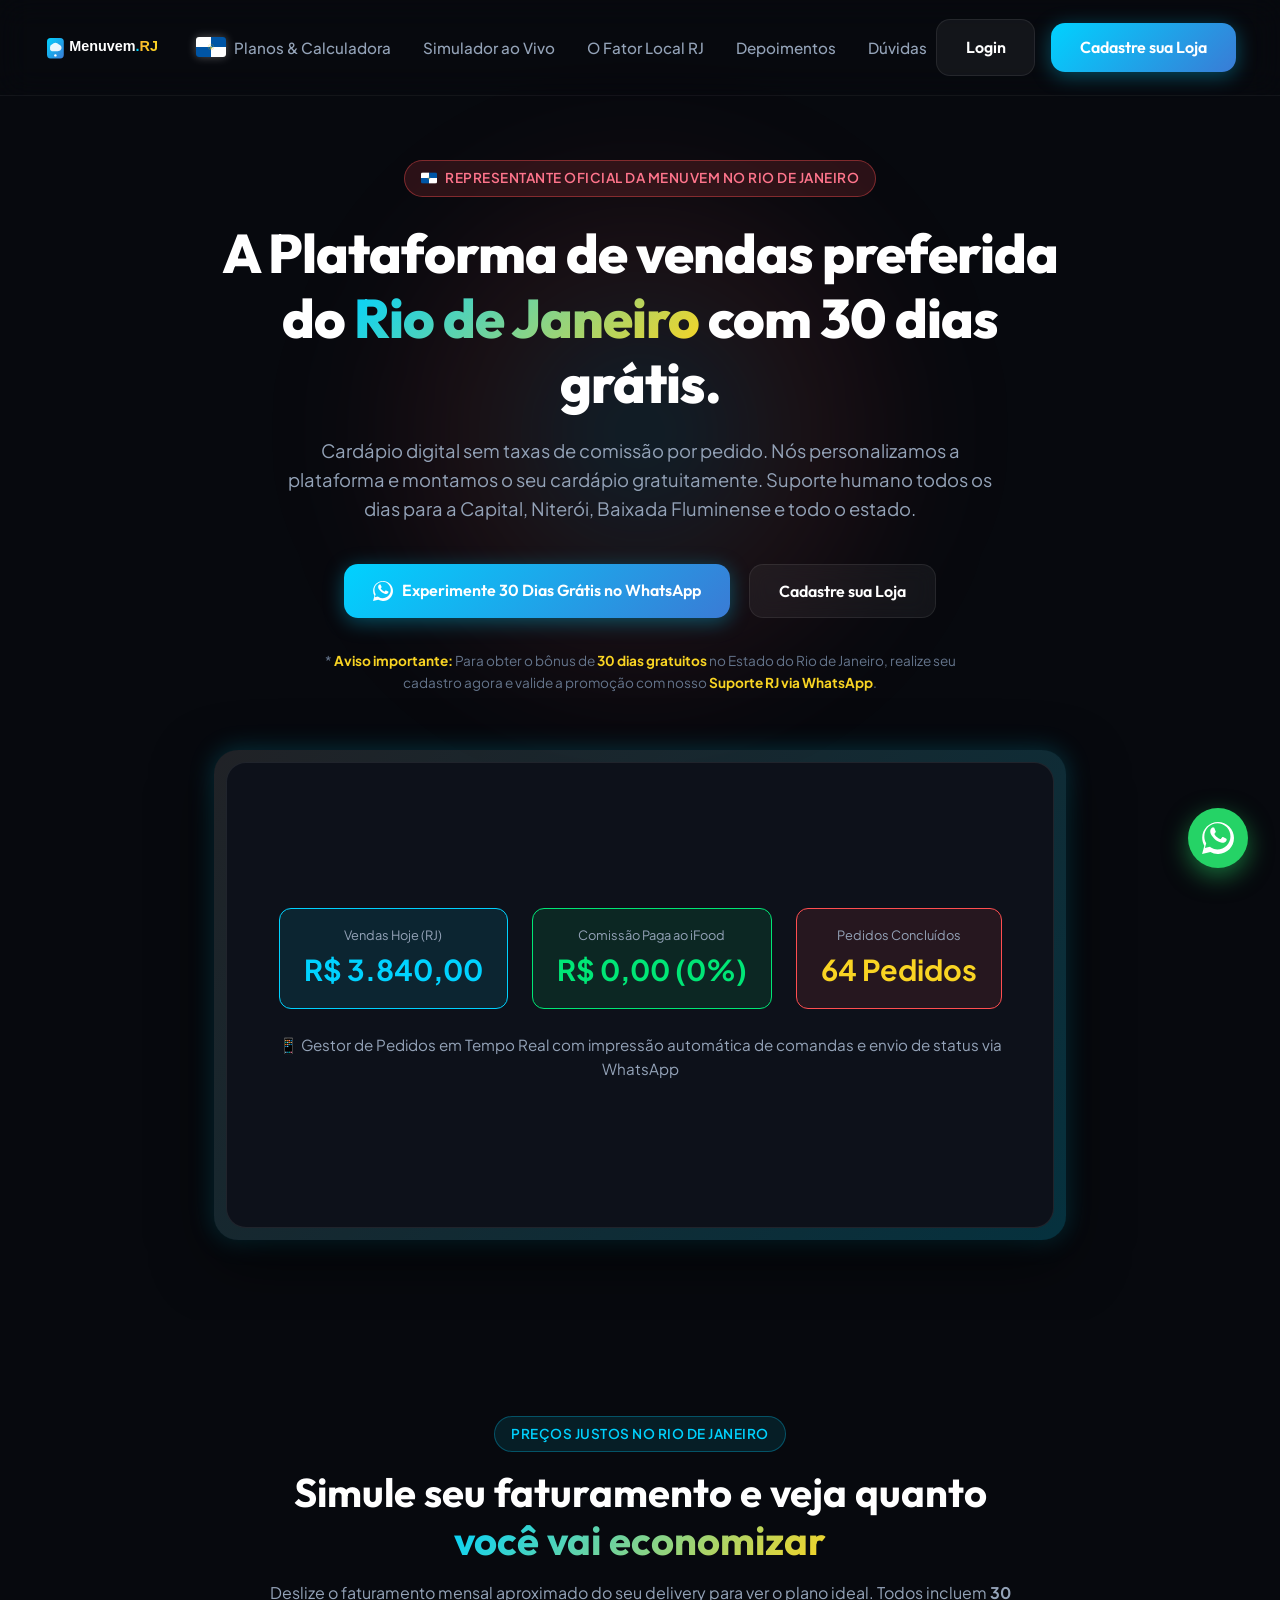
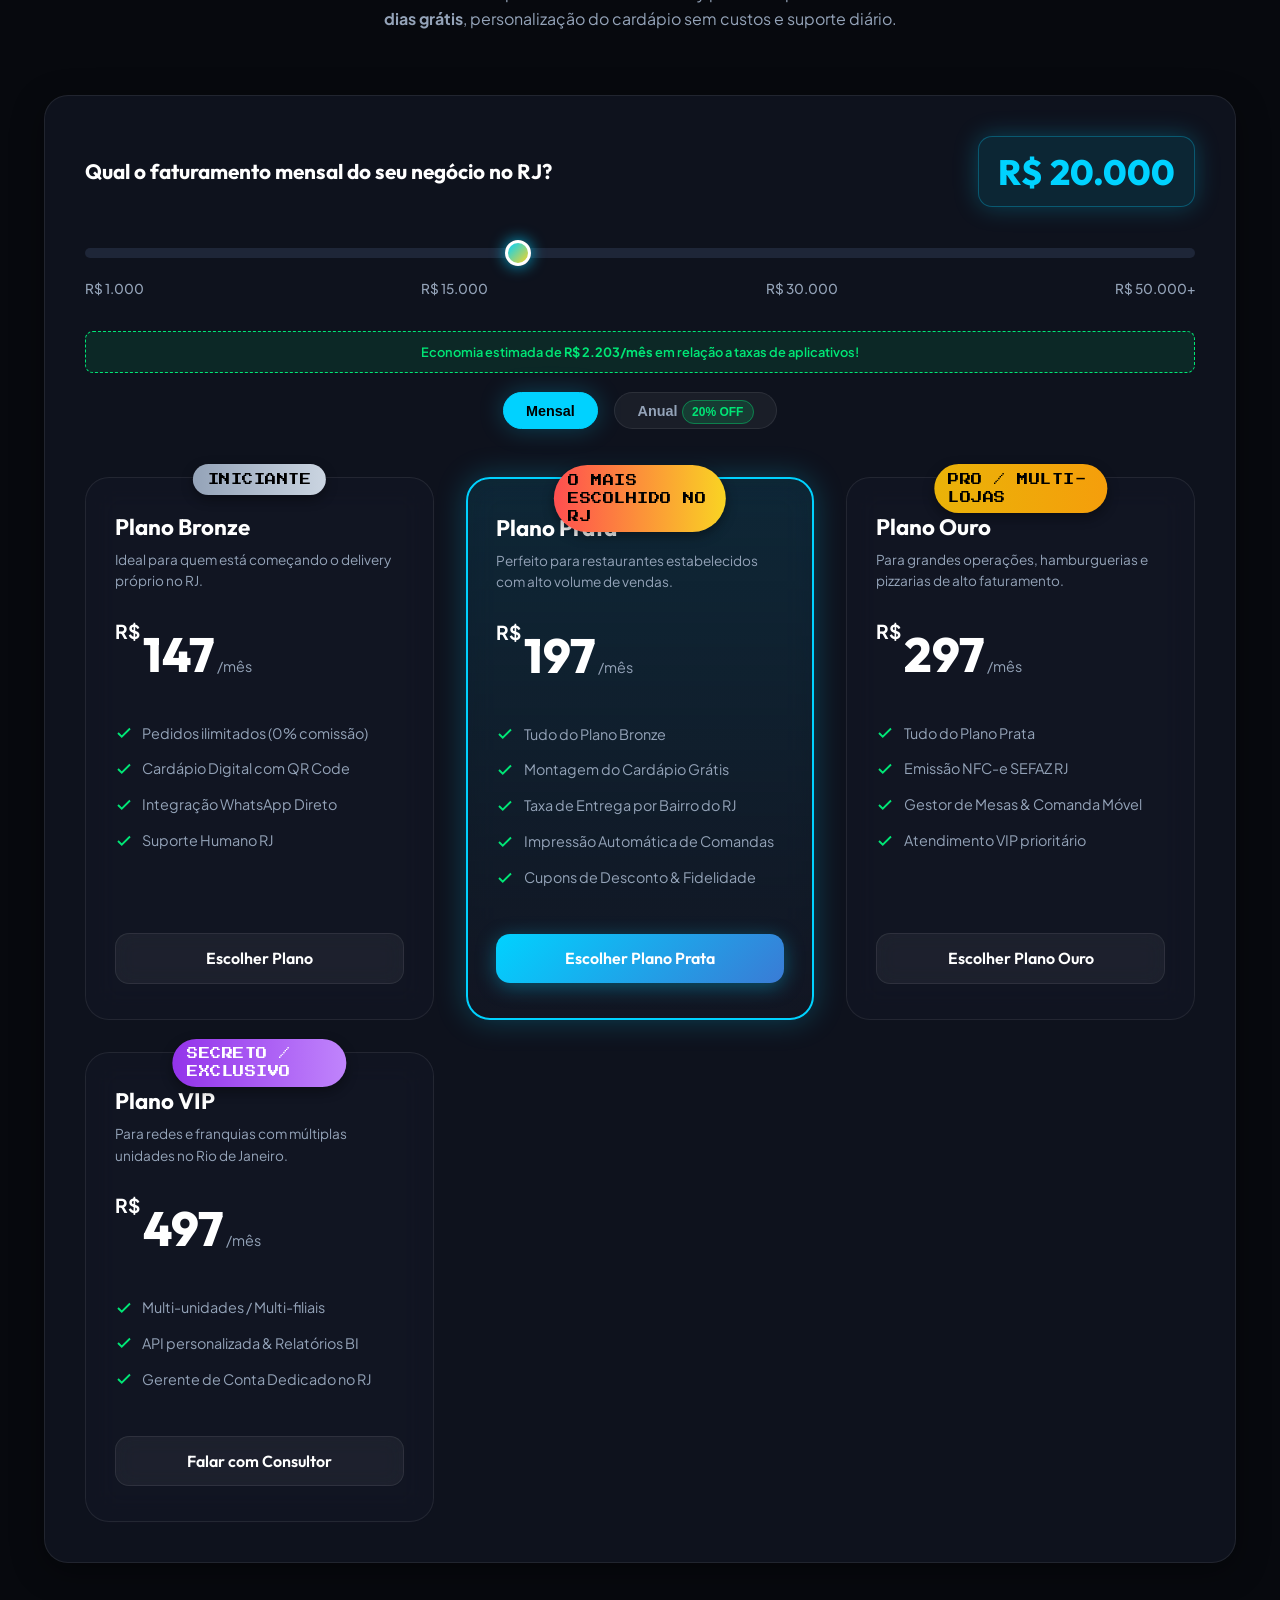
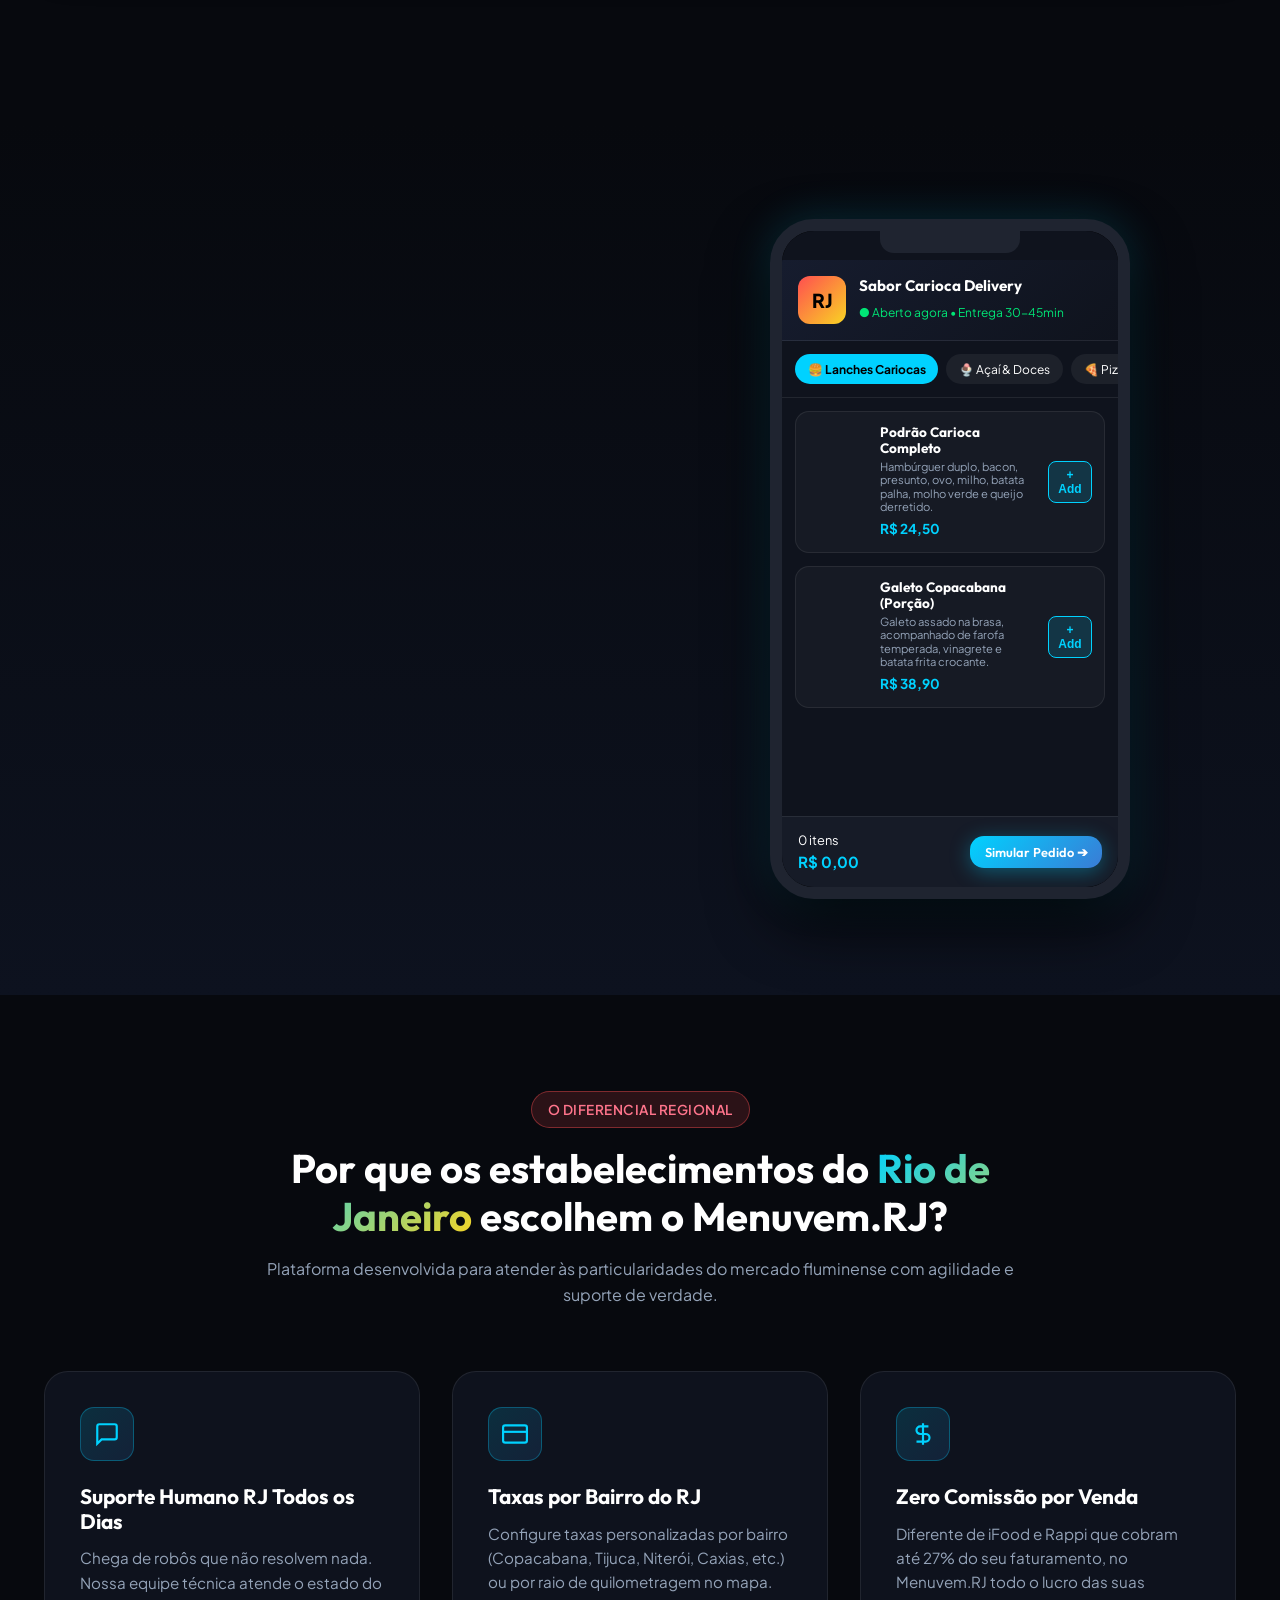
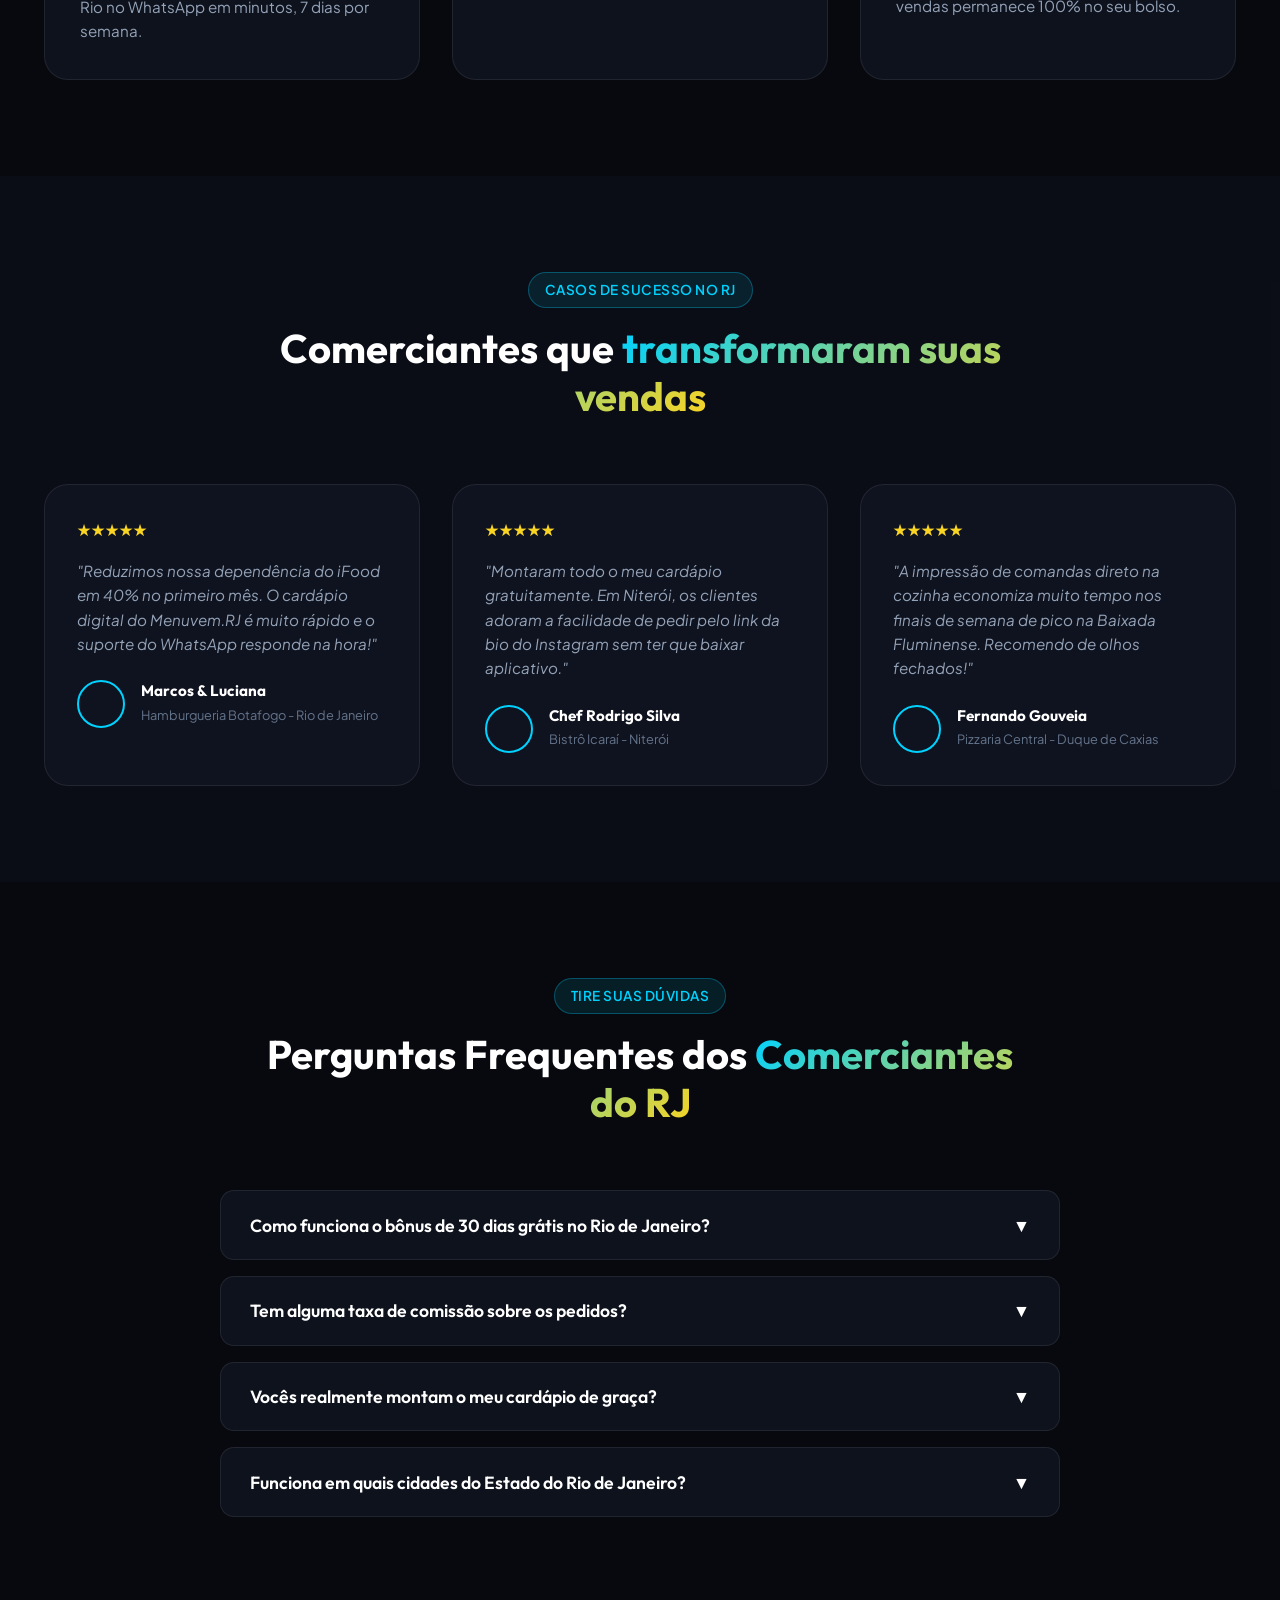
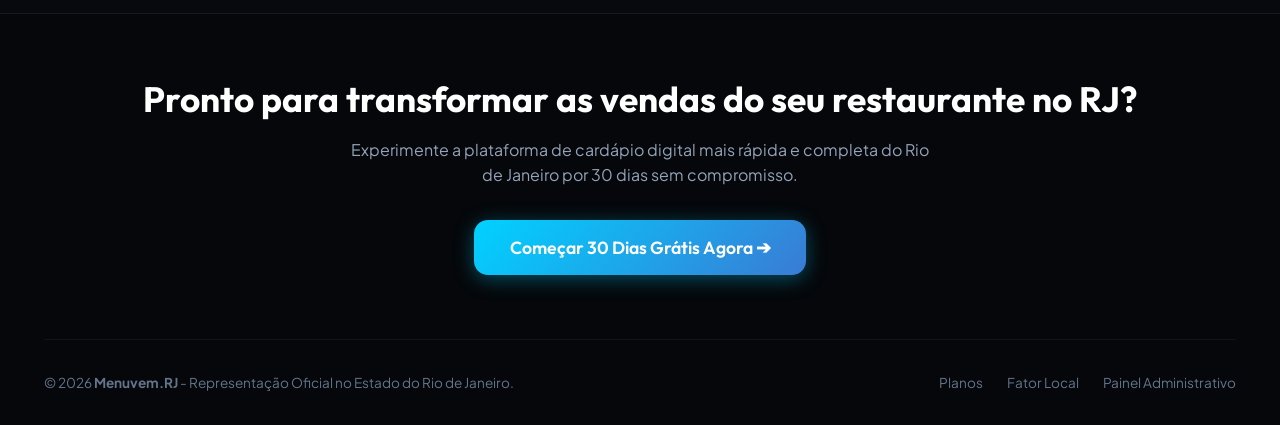
==== index.html @ 34517739 "Add files via upload" ====
<!DOCTYPE html>
<html lang="pt-BR">

<head>
  <meta charset="UTF-8">
  <meta name="viewport" content="width=device-width, initial-scale=1.0">
  <meta name="description"
    content="Menuvem.RJ - O sistema de gestão de pedidos e cardápio digital oficial do Estado do Rio de Janeiro. Sem comissão por pedido, suporte humano 7 dias por semana para Rio de Janeiro capital, Niterói, Baixada Fluminense, Região dos Lagos e todo o estado.">
  <meta name="keywords"
    content="cardápio digital rj, gestor de pedidos rio de janeiro, automação restaurantes rj, sefaz rj nfc-e, cardapio whatsapp niteroi, delivery baixada fluminense, menuvem rj">

  <!-- Open Graph / Facebook / WhatsApp -->
  <meta property="og:type" content="website">
  <meta property="og:url" content="https://menuvemrj.com.br/">
  <meta property="og:title" content="Menuvem.RJ | Cardápio Digital & Plataforma de Vendas sem Comissão no RJ">
  <meta property="og:description"
    content="Aumente o faturamento do seu restaurante no Rio de Janeiro com cardápio próprio sem comissão, montagem gratuita do cardápio, 30 dias grátis e suporte local dedicado.">
  <meta property="og:image" content="./assets/logo.svg">

  <link rel="icon" type="image/svg+xml" href="./assets/rj-flag.svg">
  <title>Menuvem.RJ | Cardápio Digital & Gestão de Pedidos no Rio de Janeiro</title>

  <!-- Stylesheets -->
  <link rel="stylesheet" href="./css/main.css">
  <link rel="stylesheet" href="./css/components.css">
</head>

<body>

  <!-- Header / Navigation -->
  <header class="header">
    <div class="container">
      <a href="#" class="logo" id="header-logo">
        <img src="./assets/logo.svg" alt="Logo Menuvem.RJ" height="36">
        <img src="./assets/rj-flag.svg" alt="Bandeira RJ" class="logo-flag">
      </a>

      <nav>
        <ul class="nav-links">
          <li><a href="#planos">Planos & Calculadora</a></li>
          <li><a href="#demo">Simulador ao Vivo</a></li>
          <li><a href="#fator-local">O Fator Local RJ</a></li>
          <li><a href="#depoimentos">Depoimentos</a></li>
          <li><a href="#faq">Dúvidas</a></li>
        </ul>
      </nav>

      <div class="nav-cta">
        <a href="https://painel.menuvem.com.br" target="_blank" class="btn btn-secondary">
          Login
        </a>
        <button class="btn btn-primary btn-signup-open" id="nav-btn-cadastrar">
          Cadastre sua Loja
        </button>
      </div>

      <button class="menu-toggle" aria-label="Abrir Menu Mobile">
        <svg xmlns="http://www.w3.org/2000/svg" width="28" height="28" viewBox="0 0 24 24" fill="none"
          stroke="currentColor" stroke-width="2" stroke-linecap="round" stroke-linejoin="round">
          <line x1="3" y1="12" x2="21" y2="12"></line>
          <line x1="3" y1="6" x2="21" y2="6"></line>
          <line x1="3" y1="18" x2="21" y2="18"></line>
        </svg>
      </button>
    </div>
  </header>

  <!-- Mobile Drawer Menu -->
  <div class="mobile-menu-drawer">
    <div class="mobile-menu-links">
      <a href="#planos">Planos & Calculadora</a>
      <a href="#demo">Simulador ao Vivo</a>
      <a href="#fator-local">O Fator Local RJ</a>
      <a href="#depoimentos">Depoimentos</a>
      <a href="#faq">Dúvidas</a>
    </div>
    <div style="display: flex; flex-direction: column; gap: 1rem;">
      <a href="https://painel.menuvem.com.br" target="_blank" class="btn btn-secondary" style="width: 100%;">Login</a>
      <button class="btn btn-primary btn-signup-open" style="width: 100%;">Cadastre-se Grátis</button>
    </div>
  </div>

  <!-- Hero Section -->
  <section class="hero">
    <div class="hero-glow-bg"></div>
    <div class="container hero-content">
      <span class="badge badge-rj reveal">
        <img src="./assets/rj-flag.svg" alt="Bandeira RJ" width="16" height="12" style="border-radius: 2px;">
        Representante Oficial da Menuvem no Rio de Janeiro
      </span>

      <h1 class="hero-title reveal delay-100">
        A Plataforma de vendas preferida do <span>Rio de Janeiro</span> com 30 dias grátis.
      </h1>

      <p class="hero-description reveal delay-200">
        Cardápio digital sem taxas de comissão por pedido. Nós personalizamos a plataforma e montamos o seu cardápio gratuitamente. Suporte humano todos os dias para a Capital, Niterói, Baixada Fluminense e todo o estado.
      </p>

      <div class="hero-ctas reveal delay-300">
        <a href="https://wa.me/5521999998888?text=Ol%C3%A1!%20Vim%20pelo%20site%20da%20Menuvem.RJ%20e%20gostaria%20de%20ativar%20meus%2030%20dias%20gr%C3%A1tis!"
          target="_blank" class="btn btn-primary" id="hero-btn-primary">
          <svg xmlns="http://www.w3.org/2000/svg" width="20" height="20" viewBox="0 0 24 24" fill="currentColor">
            <path
              d="M.057 24l1.687-6.163c-1.041-1.804-1.588-3.849-1.587-5.946C.06 5.348 5.397.01 12.008.01c3.202.001 6.212 1.246 8.477 3.514 2.266 2.268 3.507 5.28 3.505 8.484-.004 6.657-5.34 11.997-11.953 11.997-2.005-.001-3.973-.504-5.727-1.465L0 24zm6.59-4.846c1.6.95 3.188 1.449 4.825 1.451 5.436 0 9.86-4.37 9.864-9.799.002-2.63-1.023-5.101-2.885-6.967C16.588 2.022 14.12 1 11.66 1c-5.456 0-9.9 4.398-9.905 9.829-.001 1.765.485 3.488 1.408 5.093l-.999 3.648 3.843-.984zm11.23-6.842c-.303-.151-1.793-.884-2.071-.985-.278-.101-.48-.151-.681.151-.202.303-.781.985-.957 1.186-.177.202-.353.227-.656.075-.303-.151-1.28-.472-2.438-1.503-.9-.8-1.507-1.787-1.684-2.09-.177-.302-.018-.465.133-.614.136-.134.303-.353.454-.528.152-.177.202-.303.303-.505.101-.202.051-.378-.025-.528-.076-.151-.681-1.641-.933-2.246-.247-.591-.497-.512-.681-.512-.177-.008-.379-.008-.581-.008-.202 0-.531.075-.809.378-.278.302-1.061 1.037-1.061 2.531 0 1.493 1.087 2.936 1.238 3.138.152.202 2.138 3.262 5.177 4.57.722.311 1.286.497 1.726.637.725.23 1.385.197 1.906.12.581-.087 1.793-.73 2.046-1.437.252-.705.252-1.31.177-1.437-.076-.127-.278-.202-.581-.353z" />
          </svg>
          Experimente 30 Dias Grátis no WhatsApp
        </a>
        <button class="btn btn-secondary btn-signup-open">
          Cadastre sua Loja
        </button>
      </div>

      <p class="hero-notice reveal delay-350">
        * <strong>Aviso importante:</strong> Para obter o bônus de <strong>30 dias gratuitos</strong> no Estado do Rio de Janeiro, realize seu cadastro agora e valide a promoção com nosso <strong>Suporte RJ via WhatsApp</strong>.
      </p>

      <!-- Dashboard Mockup Showcase Frame -->
      <div class="hero-visual-wrapper reveal delay-400">
        <div class="hero-mockup-inner">
          <div style="text-align: center; padding: 2rem;">
            <div style="display: flex; justify-content: center; gap: 1.5rem; margin-bottom: 1.5rem; flex-wrap: wrap;">
              <div style="background: rgba(0, 210, 255, 0.1); border: 1px solid var(--primary); padding: 1rem 1.5rem; border-radius: 12px;">
                <span style="font-size: 0.8rem; color: var(--text-muted); display: block;">Vendas Hoje (RJ)</span>
                <strong style="font-size: 1.8rem; color: var(--primary);">R$ 3.840,00</strong>
              </div>
              <div style="background: rgba(0, 230, 118, 0.1); border: 1px solid var(--accent-rj-neon); padding: 1rem 1.5rem; border-radius: 12px;">
                <span style="font-size: 0.8rem; color: var(--text-muted); display: block;">Comissão Paga ao iFood</span>
                <strong style="font-size: 1.8rem; color: var(--accent-rj-neon);">R$ 0,00 (0%)</strong>
              </div>
              <div style="background: rgba(255, 78, 80, 0.1); border: 1px solid var(--accent-rj-coral); padding: 1rem 1.5rem; border-radius: 12px;">
                <span style="font-size: 0.8rem; color: var(--text-muted); display: block;">Pedidos Concluídos</span>
                <strong style="font-size: 1.8rem; color: var(--accent-rj-gold);">64 Pedidos</strong>
              </div>
            </div>
            <p style="color: var(--text-muted); font-size: 0.95rem;">📱 Gestor de Pedidos em Tempo Real com impressão automática de comandas e envio de status via WhatsApp</p>
          </div>
        </div>
      </div>
    </div>
  </section>

  <!-- Section 2: Planos & Calculadora de Faturamento -->
  <section class="section" id="planos">
    <div class="container">
      <div class="section-header reveal">
        <span class="badge">Preços Justos no Rio de Janeiro</span>
        <h2 class="section-title">Simule seu faturamento e veja quanto <span>você vai economizar</span></h2>
        <p style="color: var(--text-muted);">
          Deslize o faturamento mensal aproximado do seu delivery para ver o plano ideal. Todos incluem <strong>30 dias grátis</strong>, personalização do cardápio sem custos e suporte diário.
        </p>
      </div>

      <!-- Calculadora Box -->
      <div class="calc-container reveal">
        <div class="calc-header">
          <h3>Qual o faturamento mensal do seu negócio no RJ?</h3>
          <div class="calc-faturamento-display" id="faturamento-val">R$ 20.000</div>
        </div>

        <div class="calc-slider-box">
          <input type="range" id="faturamento-slider" class="range-slider" min="1000" max="50000" step="1000" value="20000" aria-label="Faturamento Mensal">
          <div class="slider-labels">
            <span>R$ 1.000</span>
            <span>R$ 15.000</span>
            <span>R$ 30.000</span>
            <span>R$ 50.000+</span>
          </div>
        </div>

        <div class="economy-callout" id="calc-economy-text">
          Economia estimada de <strong>R$ 2.203/mês</strong> em comparação com taxas habituais de marketplace!
        </div>

        <div class="pricing-toggle-box">
          <button class="pricing-toggle-btn active" id="toggle-mensal">Mensal</button>
          <button class="pricing-toggle-btn" id="toggle-anual">Anual <span class="save-badge">20% OFF</span></button>
        </div>

        <!-- Grid de Cards dos Planos (TCG Glassmorphism) -->
        <div class="plans-grid">
          <!-- Plano Bronze -->
          <div class="plan-card" id="plan-bronze">
            <span class="plan-card-badge" style="background: linear-gradient(90deg, #94a3b8, #cbd5e1);">INICIANTE</span>
            <h3 class="plan-name">Plano Bronze</h3>
            <p class="plan-desc">Ideal para quem está começando o delivery próprio no RJ.</p>
            <div class="plan-price-box">
              <span class="plan-currency">R$</span>
              <span class="plan-price" id="price-bronze">147</span>
              <span class="plan-period">/mês</span>
            </div>
            <ul class="plan-features">
              <li><svg width="18" height="18" viewBox="0 0 24 24" fill="none" stroke="currentColor" stroke-width="2.5"><polyline points="20 6 9 17 4 12"></polyline></svg> Pedidos ilimitados (0% comissão)</li>
              <li><svg width="18" height="18" viewBox="0 0 24 24" fill="none" stroke="currentColor" stroke-width="2.5"><polyline points="20 6 9 17 4 12"></polyline></svg> Cardápio Digital com QR Code</li>
              <li><svg width="18" height="18" viewBox="0 0 24 24" fill="none" stroke="currentColor" stroke-width="2.5"><polyline points="20 6 9 17 4 12"></polyline></svg> Integração WhatsApp Direto</li>
              <li><svg width="18" height="18" viewBox="0 0 24 24" fill="none" stroke="currentColor" stroke-width="2.5"><polyline points="20 6 9 17 4 12"></polyline></svg> Suporte Humano RJ</li>
            </ul>
            <button class="btn btn-secondary btn-signup-open" style="width: 100%;">Escolher Plano</button>
          </div>

          <!-- Plano Prata (Recommended) -->
          <div class="plan-card recommended" id="plan-prata">
            <span class="plan-card-badge">O MAIS ESCOLHIDO NO RJ</span>
            <h3 class="plan-name">Plano Prata</h3>
            <p class="plan-desc">Perfeito para restaurantes estabelecidos com alto volume de vendas.</p>
            <div class="plan-price-box">
              <span class="plan-currency">R$</span>
              <span class="plan-price" id="price-prata">197</span>
              <span class="plan-period">/mês</span>
            </div>
            <ul class="plan-features">
              <li><svg width="18" height="18" viewBox="0 0 24 24" fill="none" stroke="currentColor" stroke-width="2.5"><polyline points="20 6 9 17 4 12"></polyline></svg> Tudo do Plano Bronze</li>
              <li><svg width="18" height="18" viewBox="0 0 24 24" fill="none" stroke="currentColor" stroke-width="2.5"><polyline points="20 6 9 17 4 12"></polyline></svg> Montagem do Cardápio Grátis</li>
              <li><svg width="18" height="18" viewBox="0 0 24 24" fill="none" stroke="currentColor" stroke-width="2.5"><polyline points="20 6 9 17 4 12"></polyline></svg> Taxa de Entrega por Bairro do RJ</li>
              <li><svg width="18" height="18" viewBox="0 0 24 24" fill="none" stroke="currentColor" stroke-width="2.5"><polyline points="20 6 9 17 4 12"></polyline></svg> Impressão Automática de Comandas</li>
              <li><svg width="18" height="18" viewBox="0 0 24 24" fill="none" stroke="currentColor" stroke-width="2.5"><polyline points="20 6 9 17 4 12"></polyline></svg> Cupons de Desconto & Fidelidade</li>
            </ul>
            <button class="btn btn-primary btn-signup-open" style="width: 100%;">Escolher Plano Prata</button>
          </div>

          <!-- Plano Ouro -->
          <div class="plan-card" id="plan-ouro">
            <span class="plan-card-badge" style="background: linear-gradient(90deg, #eab308, #f59e0b);">PRO / MULTI-LOJAS</span>
            <h3 class="plan-name">Plano Ouro</h3>
            <p class="plan-desc">Para grandes operações, hamburguerias e pizzarias de alto faturamento.</p>
            <div class="plan-price-box">
              <span class="plan-currency">R$</span>
              <span class="plan-price" id="price-ouro">297</span>
              <span class="plan-period">/mês</span>
            </div>
            <ul class="plan-features">
              <li><svg width="18" height="18" viewBox="0 0 24 24" fill="none" stroke="currentColor" stroke-width="2.5"><polyline points="20 6 9 17 4 12"></polyline></svg> Tudo do Plano Prata</li>
              <li><svg width="18" height="18" viewBox="0 0 24 24" fill="none" stroke="currentColor" stroke-width="2.5"><polyline points="20 6 9 17 4 12"></polyline></svg> Emissão NFC-e SEFAZ RJ</li>
              <li><svg width="18" height="18" viewBox="0 0 24 24" fill="none" stroke="currentColor" stroke-width="2.5"><polyline points="20 6 9 17 4 12"></polyline></svg> Gestor de Mesas & Comanda Móvel</li>
              <li><svg width="18" height="18" viewBox="0 0 24 24" fill="none" stroke="currentColor" stroke-width="2.5"><polyline points="20 6 9 17 4 12"></polyline></svg> Atendimento VIP prioritário</li>
            </ul>
            <button class="btn btn-secondary btn-signup-open" style="width: 100%;">Escolher Plano Ouro</button>
          </div>

          <!-- Plano VIP -->
          <div class="plan-card" id="plan-vip">
            <span class="plan-card-badge" style="background: linear-gradient(90deg, #9333ea, #c084fc); color: white;">SECRETO / EXCLUSIVO</span>
            <h3 class="plan-name">Plano VIP</h3>
            <p class="plan-desc">Para redes e franquias com múltiplas unidades no Rio de Janeiro.</p>
            <div class="plan-price-box">
              <span class="plan-currency">R$</span>
              <span class="plan-price" id="price-vip">497</span>
              <span class="plan-period">/mês</span>
            </div>
            <ul class="plan-features">
              <li><svg width="18" height="18" viewBox="0 0 24 24" fill="none" stroke="currentColor" stroke-width="2.5"><polyline points="20 6 9 17 4 12"></polyline></svg> Multi-unidades / Multi-filiais</li>
              <li><svg width="18" height="18" viewBox="0 0 24 24" fill="none" stroke="currentColor" stroke-width="2.5"><polyline points="20 6 9 17 4 12"></polyline></svg> API personalizada & Relatórios BI</li>
              <li><svg width="18" height="18" viewBox="0 0 24 24" fill="none" stroke="currentColor" stroke-width="2.5"><polyline points="20 6 9 17 4 12"></polyline></svg> Gerente de Conta Dedicado no RJ</li>
            </ul>
            <button class="btn btn-secondary btn-signup-open" style="width: 100%;">Falar com Consultor</button>
          </div>
        </div>
      </div>
    </div>
  </section>

  <!-- Section 3: Live Interactive Smartphone Menu Simulator -->
  <section class="section demo-section" id="demo">
    <div class="container">
      <div class="demo-wrapper">
        <div class="demo-info reveal">
          <span class="badge badge-rj">Simulador Interativo ao Vivo</span>
          <h3>Veja como é fácil para o seu cliente pedir no <span>Menuvem.RJ</span></h3>
          <p>
            Experimente agora no celular ao lado! Adicione um item tradicional do Rio de Janeiro ao carrinho e simule o envio instantâneo do pedido.
          </p>

          <div class="demo-feature-list">
            <div class="demo-feature-item">
              <div class="demo-icon-box">⚡</div>
              <div>
                <h4 style="font-size: 1.1rem; color: var(--text-main);">Sem necessidade de baixar aplicativo</h4>
                <p style="font-size: 0.9rem; color: var(--text-muted);">O cliente abre seu cardápio via link no Instagram, WhatsApp ou QR Code na mesa.</p>
              </div>
            </div>
            <div class="demo-feature-item">
              <div class="demo-icon-box">💬</div>
              <div>
                <h4 style="font-size: 1.1rem; color: var(--text-main);">Pedido pronto e formatado no seu WhatsApp</h4>
                <p style="font-size: 0.9rem; color: var(--text-muted);">Tudo chega detalhado com itens, observações, endereço de entrega e opção de pagamento via PIX.</p>
              </div>
            </div>
          </div>
        </div>

        <!-- Phone Mockup -->
        <div class="reveal delay-200">
          <div class="phone-mockup">
            <div class="phone-notch"></div>
            <div class="phone-screen">
              <!-- Store Header -->
              <div class="phone-store-header">
                <div class="phone-store-avatar">RJ</div>
                <div class="phone-store-info">
                  <h4>Sabor Carioca Delivery</h4>
                  <span>● Aberto agora • Entrega 30-45min</span>
                </div>
              </div>

              <!-- Category Chips -->
              <div class="phone-categories">
                <div class="phone-cat-chip active" data-cat="lanches">🍔 Lanches Cariocas</div>
                <div class="phone-cat-chip" data-cat="acai">🍨 Açaí & Doces</div>
                <div class="phone-cat-chip" data-cat="pizzas">🍕 Pizzas</div>
                <div class="phone-cat-chip" data-cat="bebidas">🥤 Bebidas</div>
              </div>

              <!-- Menu Items Container -->
              <div class="phone-menu-items" id="phone-menu-items">
                <!-- Dynamically populated by demo-menu.js -->
              </div>

              <!-- Cart Bar -->
              <div class="phone-cart-bar">
                <div class="phone-cart-info">
                  <span id="cart-count">0 itens</span>
                  <strong id="cart-total">R$ 0,00</strong>
                </div>
                <button class="btn btn-primary" id="btn-phone-checkout" style="padding: 0.5rem 0.9rem; font-size: 0.8rem;">
                  Simular Pedido ➔
                </button>
              </div>
            </div>
          </div>
        </div>
      </div>
    </div>
  </section>

  <!-- Section 4: O Fator Local RJ & Recursos Regionalizados -->
  <section class="section" id="fator-local">
    <div class="container">
      <div class="section-header reveal">
        <span class="badge badge-rj">O Diferencial Regional</span>
        <h2 class="section-title">Por que os estabelecimentos do <span>Rio de Janeiro</span> escolhem o Menuvem.RJ?</h2>
        <p style="color: var(--text-muted);">
          Plataforma desenvolvida para atender às particularidades do mercado fluminense com agilidade e suporte de verdade.
        </p>
      </div>

      <div class="features-grid">
        <div class="feature-card reveal">
          <div class="feature-icon-wrapper">
            <svg width="26" height="26" viewBox="0 0 24 24" fill="none" stroke="currentColor" stroke-width="2"><path d="M21 15a2 2 0 0 1-2 2H7l-4 4V5a2 2 0 0 1 2-2h14a2 2 0 0 1 2 2z"></path></svg>
          </div>
          <h3>Suporte Humano RJ Todos os Dias</h3>
          <p>Chega de robôs que não resolvem nada. Nossa equipe técnica atende o estado do Rio no WhatsApp em minutos, 7 dias por semana.</p>
        </div>

        <div class="feature-card reveal delay-100">
          <div class="feature-icon-wrapper">
            <svg width="26" height="26" viewBox="0 0 24 24" fill="none" stroke="currentColor" stroke-width="2"><rect x="1" y="4" width="22" height="16" rx="2" ry="2"></rect><line x1="1" y1="10" x2="23" y2="10"></line></svg>
          </div>
          <h3>Taxas por Bairro do RJ</h3>
          <p>Configure taxas personalizadas por bairro (Copacabana, Tijuca, Niterói, Caxias, etc.) ou por raio de quilometragem no mapa.</p>
        </div>

        <div class="feature-card reveal delay-200">
          <div class="feature-icon-wrapper">
            <svg width="26" height="26" viewBox="0 0 24 24" fill="none" stroke="currentColor" stroke-width="2"><path d="M12 2v20M17 5H9.5a3.5 3.5 0 0 0 0 7h5a3.5 3.5 0 0 1 0 7H6"></path></svg>
          </div>
          <h3>Zero Comissão por Venda</h3>
          <p>Diferente de iFood e Rappi que cobram até 27% do seu faturamento, no Menuvem.RJ todo o lucro das suas vendas permanece 100% no seu bolso.</p>
        </div>
      </div>
    </div>
  </section>

  <!-- Section 5: Depoimentos de Restaurantes do RJ -->
  <section class="section" id="depoimentos" style="background: rgba(18, 22, 35, 0.4);">
    <div class="container">
      <div class="section-header reveal">
        <span class="badge">Casos de Sucesso no RJ</span>
        <h2 class="section-title">Comerciantes que <span>transformaram suas vendas</span></h2>
      </div>

      <div class="testimonials-grid">
        <div class="testimonial-card reveal">
          <div class="testimonial-stars">★★★★★</div>
          <p class="testimonial-text">"Reduzimos nossa dependência do iFood em 40% no primeiro mês. O cardápio digital do Menuvem.RJ é muito rápido e o suporte do WhatsApp responde na hora!"</p>
          <div class="testimonial-author">
            <div class="author-avatar" style="background-image: url('https://images.unsplash.com/photo-1577219491135-ce391730fb2c?auto=format&fit=crop&w=100&q=80')"></div>
            <div class="author-info">
              <h4>Marcos & Luciana</h4>
              <span>Hamburgueria Botafogo - Rio de Janeiro</span>
            </div>
          </div>
        </div>

        <div class="testimonial-card reveal delay-100">
          <div class="testimonial-stars">★★★★★</div>
          <p class="testimonial-text">"Montaram todo o meu cardápio gratuitamente. Em Niterói, os clientes adoram a facilidade de pedir pelo link da bio do Instagram sem ter que baixar aplicativo."</p>
          <div class="testimonial-author">
            <div class="author-avatar" style="background-image: url('https://images.unsplash.com/photo-1583394838336-acd977736f90?auto=format&fit=crop&w=100&q=80')"></div>
            <div class="author-info">
              <h4>Chef Rodrigo Silva</h4>
              <span>Bistrô Icaraí - Niterói</span>
            </div>
          </div>
        </div>

        <div class="testimonial-card reveal delay-200">
          <div class="testimonial-stars">★★★★★</div>
          <p class="testimonial-text">"A impressão de comandas direto na cozinha economiza muito tempo nos finais de semana de pico na Baixada Fluminense. Recomendo de olhos fechados!"</p>
          <div class="testimonial-author">
            <div class="author-avatar" style="background-image: url('https://images.unsplash.com/photo-1560250097-0b93528c311a?auto=format&fit=crop&w=100&q=80')"></div>
            <div class="author-info">
              <h4>Fernando Gouveia</h4>
              <span>Pizzaria Central - Duque de Caxias</span>
            </div>
          </div>
        </div>
      </div>
    </div>
  </section>

  <!-- Section 6: Perguntas Frequentes (FAQ) -->
  <section class="section" id="faq">
    <div class="container">
      <div class="section-header reveal">
        <span class="badge">Tire suas dúvidas</span>
        <h2 class="section-title">Perguntas Frequentes dos <span>Comerciantes do RJ</span></h2>
      </div>

      <div class="faq-container reveal">
        <div class="faq-item">
          <button class="faq-question">
            Como funciona o bônus de 30 dias grátis no Rio de Janeiro?
            <span class="faq-icon">▼</span>
          </button>
          <div class="faq-answer">
            Você faz o seu cadastro em nosso site, cria sua conta e entra em contato com nossa equipe de suporte RJ no WhatsApp. Nós aplicamos a promoção de 30 dias totalmente gratuitos, montamos seu cardápio e você só paga a mensalidade se gostar do resultado!
          </div>
        </div>

        <div class="faq-item">
          <button class="faq-question">
            Tem alguma taxa de comissão sobre os pedidos?
            <span class="faq-icon">▼</span>
          </button>
          <div class="faq-answer">
            Zero! Não cobramos nenhuma taxa de comissão por pedido. Você paga apenas o valor fixo da mensalidade do seu plano e todo o faturamento das suas vendas é 100% seu.
          </div>
        </div>

        <div class="faq-item">
          <button class="faq-question">
            Vocês realmente montam o meu cardápio de graça?
            <span class="faq-icon">▼</span>
          </button>
          <div class="faq-answer">
            Sim! Para estabelecimentos no estado do Rio de Janeiro, nossa equipe cadastra seus produtos, fotos, descrições e adicionais sem nenhum custo adicional.
          </div>
        </div>

        <div class="faq-item">
          <button class="faq-question">
            Funciona em quais cidades do Estado do Rio de Janeiro?
            <span class="faq-icon">▼</span>
          </button>
          <div class="faq-answer">
            Em absolutamente todo o estado! Atendemos a Capital (Zona Sul, Norte, Oeste, Centro, Barra), Niterói, São Gonçalo, Baixada Fluminense (Caxias, Nova Iguaçu, Nilópolis), Região dos Lagos (Cabo Frio, Búzios, Arraial) e Região Serrana.
          </div>
        </div>
      </div>
    </div>
  </section>

  <!-- Footer CTA -->
  <footer style="background: #05070a; border-top: 1px solid var(--border-light); padding: 4rem 0 2rem 0;">
    <div class="container" style="text-align: center;">
      <h2 style="font-size: 2.2rem; margin-bottom: 1rem;">Pronto para transformar as vendas do seu restaurante no RJ?</h2>
      <p style="color: var(--text-muted); max-width: 600px; margin: 0 auto 2rem auto;">
        Experimente a plataforma de cardápio digital mais rápida e completa do Rio de Janeiro por 30 dias sem compromisso.
      </p>

      <button class="btn btn-primary btn-signup-open" style="font-size: 1.1rem; padding: 1rem 2.2rem;">
        Começar 30 Dias Grátis Agora ➔
      </button>

      <div style="margin-top: 4rem; padding-top: 2rem; border-top: 1px solid rgba(255,255,255,0.05); color: var(--text-subtle); font-size: 0.85rem; display: flex; justify-content: space-between; align-items: center; flex-wrap: wrap; gap: 1rem;">
        <div>
          © 2026 <strong>Menuvem.RJ</strong> - Representação Oficial no Estado do Rio de Janeiro.
        </div>
        <div style="display: flex; gap: 1.5rem;">
          <a href="#planos">Planos</a>
          <a href="#fator-local">Fator Local</a>
          <a href="https://painel.menuvem.com.br" target="_blank">Painel Administrativo</a>
        </div>
      </div>
    </div>
  </footer>

  <!-- Floating WhatsApp Button -->
  <a href="https://wa.me/5521999998888?text=Ol%C3%A1!%20Vim%20pelo%20site%20da%20Menuvem.RJ%20e%20quero%20minha%20demonstra%C3%A7%C3%A3o%20gr%C3%A1tis!"
    target="_blank" class="whatsapp-float" aria-label="Suporte WhatsApp RJ">
    <svg xmlns="http://www.w3.org/2000/svg" width="32" height="32" viewBox="0 0 24 24" fill="currentColor">
      <path
        d="M.057 24l1.687-6.163c-1.041-1.804-1.588-3.849-1.587-5.946C.06 5.348 5.397.01 12.008.01c3.202.001 6.212 1.246 8.477 3.514 2.266 2.268 3.507 5.28 3.505 8.484-.004 6.657-5.34 11.997-11.953 11.997-2.005-.001-3.973-.504-5.727-1.465L0 24zm6.59-4.846c1.6.95 3.188 1.449 4.825 1.451 5.436 0 9.86-4.37 9.864-9.799.002-2.63-1.023-5.101-2.885-6.967C16.588 2.022 14.12 1 11.66 1c-5.456 0-9.9 4.398-9.905 9.829-.001 1.765.485 3.488 1.408 5.093l-.999 3.648 3.843-.984zm11.23-6.842c-.303-.151-1.793-.884-2.071-.985-.278-.101-.48-.151-.681.151-.202.303-.781.985-.957 1.186-.177.202-.353.227-.656.075-.303-.151-1.28-.472-2.438-1.503-.9-.8-1.507-1.787-1.684-2.09-.177-.302-.018-.465.133-.614.136-.134.303-.353.454-.528.152-.177.202-.303.303-.505.101-.202.051-.378-.025-.528-.076-.151-.681-1.641-.933-2.246-.247-.591-.497-.512-.681-.512-.177-.008-.379-.008-.581-.008-.202 0-.531.075-.809.378-.278.302-1.061 1.037-1.061 2.531 0 1.493 1.087 2.936 1.238 3.138.152.202 2.138 3.262 5.177 4.57.722.311 1.286.497 1.726.637.725.23 1.385.197 1.906.12.581-.087 1.793-.73 2.046-1.437.252-.705.252-1.31.177-1.437-.076-.127-.278-.202-.581-.353z" />
    </svg>
  </a>

  <!-- Registration Modal -->
  <div class="modal-overlay" id="signup-modal">
    <div class="modal-content">
      <button class="modal-close" aria-label="Fechar Modal">&times;</button>
      <div style="text-align: center; margin-bottom: 1.5rem;">
        <span class="badge badge-rj">Bônus Exclusivo RJ</span>
        <h3 style="font-size: 1.6rem; margin-top: 0.5rem;">Cadastre sua Loja no RJ</h3>
        <p style="font-size: 0.85rem; color: var(--text-muted);">Garanta 30 dias grátis + montagem de cardápio inclusa</p>
      </div>

      <form id="signup-form">
        <div class="form-group">
          <label for="input-store-name">Nome do Restaurante / Estabelecimento *</label>
          <input type="text" id="input-store-name" class="form-control" placeholder="Ex: Sabor Carioca Burgers" required>
        </div>

        <div class="form-group">
          <label for="input-city">Cidade / Bairro no Rio de Janeiro *</label>
          <input type="text" id="input-city" class="form-control" placeholder="Ex: Copacabana, Niterói, Caxias" required>
        </div>

        <div class="form-group">
          <label for="input-whatsapp">Seu WhatsApp de Contato *</label>
          <input type="tel" id="input-whatsapp" class="form-control" placeholder="(21) 99999-8888" required>
        </div>

        <button type="submit" class="btn btn-primary" style="width: 100%; margin-top: 1rem;">
          Ativar Meus 30 Dias Grátis ➔
        </button>
      </form>
    </div>
  </div>

  <!-- Scripts -->
  <script src="./js/main.js"></script>
  <script src="./js/calculator.js"></script>
  <script src="./js/demo-menu.js"></script>
</body>

</html>
---- css/main.css ----
/* ==========================================================================
   Menuvem.RJ - Design System & Base CSS
   Plataforma Oficial de Cardápio Digital & Gestor de Pedidos para o RJ
   ========================================================================== */

@import url('https://fonts.googleapis.com/css2?family=Outfit:wght@300;400;500;600;700;800;900&family=Plus+Jakarta+Sans:wght@400;500;600;700&family=Press+Start+2P&display=swap');

:root {
  /* Color Tokens */
  --bg-dark: #07090e;
  --bg-card: rgba(18, 22, 35, 0.75);
  --bg-card-hover: rgba(28, 34, 54, 0.85);
  --bg-input: rgba(13, 16, 26, 0.8);
  
  --primary: #00d2ff;
  --primary-hover: #00b4db;
  --primary-glow: rgba(0, 210, 255, 0.4);
  
  --secondary: #3a7bd5;
  
  --accent-rj-gold: #f9d423;
  --accent-rj-coral: #ff4e50;
  --accent-rj-neon: #00e676;
  
  --text-main: #ffffff;
  --text-muted: #94a3b8;
  --text-subtle: #64748b;
  
  --border-light: rgba(255, 255, 255, 0.08);
  --border-glow: rgba(0, 210, 255, 0.3);
  
  /* Fonts */
  --font-heading: 'Outfit', sans-serif;
  --font-body: 'Plus Jakarta Sans', sans-serif;
  --font-pixel: 'Press Start 2P', cursive;

  /* Shadows & Radius */
  --radius-sm: 8px;
  --radius-md: 14px;
  --radius-lg: 24px;
  --radius-full: 9999px;
  
  --glass-shadow: 0 8px 32px 0 rgba(0, 0, 0, 0.37);
  --glow-shadow: 0 0 25px rgba(0, 210, 255, 0.25);
  --rj-glow-shadow: 0 0 25px rgba(255, 78, 80, 0.3);
}

/* Reset & Global Settings */
* {
  margin: 0;
  padding: 0;
  box-sizing: border-box;
  scroll-behavior: smooth;
}

body {
  background-color: var(--bg-dark);
  color: var(--text-main);
  font-family: var(--font-body);
  line-height: 1.6;
  overflow-x: hidden;
  -webkit-font-smoothing: antialiased;
}

/* Typography */
h1, h2, h3, h4, h5, h6 {
  font-family: var(--font-heading);
  font-weight: 700;
  line-height: 1.2;
  color: var(--text-main);
}

a {
  color: inherit;
  text-decoration: none;
  transition: all 0.3s ease;
}

ul {
  list-style: none;
}

/* Layout Utilities */
.container {
  width: 100%;
  max-width: 1240px;
  margin: 0 auto;
  padding: 0 1.5rem;
}

.section {
  padding: 6rem 0;
  position: relative;
}

.section-header {
  text-align: center;
  max-width: 760px;
  margin: 0 auto 4rem auto;
}

.section-title {
  font-size: 2.5rem;
  margin: 1rem 0;
}

.section-title span {
  background: linear-gradient(135deg, var(--primary), var(--accent-rj-gold));
  -webkit-background-clip: text;
  -webkit-text-fill-color: transparent;
}

.badge {
  display: inline-flex;
  align-items: center;
  gap: 0.5rem;
  padding: 0.4rem 1rem;
  background: rgba(0, 210, 255, 0.1);
  border: 1px solid var(--border-glow);
  border-radius: var(--radius-full);
  color: var(--primary);
  font-size: 0.85rem;
  font-weight: 600;
  letter-spacing: 0.5px;
  text-transform: uppercase;
}

.badge-rj {
  background: rgba(255, 78, 80, 0.15);
  border-color: rgba(255, 78, 80, 0.4);
  color: #ff758c;
}

/* Buttons */
.btn {
  display: inline-flex;
  align-items: center;
  justify-content: center;
  gap: 0.6rem;
  padding: 0.9rem 1.8rem;
  border-radius: var(--radius-md);
  font-family: var(--font-heading);
  font-weight: 600;
  font-size: 1rem;
  cursor: pointer;
  border: none;
  transition: all 0.3s cubic-bezier(0.4, 0, 0.2, 1);
  white-space: nowrap;
}

.btn-primary {
  background: linear-gradient(135deg, #00d2ff 0%, #3a7bd5 100%);
  color: #ffffff;
  box-shadow: 0 4px 20px rgba(0, 210, 255, 0.35);
}

.btn-primary:hover {
  transform: translateY(-2px);
  box-shadow: 0 6px 28px rgba(0, 210, 255, 0.55);
}

.btn-secondary {
  background: rgba(255, 255, 255, 0.05);
  border: 1px solid var(--border-light);
  color: var(--text-main);
  backdrop-filter: blur(10px);
}

.btn-secondary:hover {
  background: rgba(255, 255, 255, 0.12);
  border-color: rgba(255, 255, 255, 0.25);
  transform: translateY(-2px);
}

.btn-whatsapp {
  background: linear-gradient(135deg, #25D366 0%, #128C7E 100%);
  color: white;
  box-shadow: 0 4px 20px rgba(37, 211, 102, 0.35);
}

.btn-whatsapp:hover {
  transform: translateY(-2px);
  box-shadow: 0 6px 28px rgba(37, 211, 102, 0.55);
}

/* Header & Nav */
.header {
  position: fixed;
  top: 0;
  left: 0;
  right: 0;
  z-index: 1000;
  padding: 1.2rem 0;
  transition: all 0.3s ease;
  backdrop-filter: blur(16px);
  border-bottom: 1px solid rgba(255, 255, 255, 0.05);
}

.header.scrolled {
  padding: 0.8rem 0;
  background: rgba(7, 9, 14, 0.85);
  box-shadow: var(--glass-shadow);
}

.header .container {
  display: flex;
  align-items: center;
  justify-content: space-between;
}

.logo {
  display: flex;
  align-items: center;
  gap: 0.5rem;
  font-size: 1.4rem;
  font-weight: 800;
  font-family: var(--font-heading);
}

.logo-flag {
  height: 20px;
  border-radius: 3px;
  box-shadow: 0 0 10px rgba(255, 255, 255, 0.3);
}

.nav-links {
  display: flex;
  gap: 2rem;
  align-items: center;
}

.nav-links a {
  font-size: 0.95rem;
  font-weight: 500;
  color: var(--text-muted);
}

.nav-links a:hover {
  color: var(--primary);
}

.nav-cta {
  display: flex;
  gap: 1rem;
  align-items: center;
}

.menu-toggle {
  display: none;
  background: none;
  border: none;
  color: var(--text-main);
  cursor: pointer;
}

/* Hero Section */
.hero {
  padding-top: 10rem;
  padding-bottom: 5rem;
  position: relative;
  text-align: center;
  overflow: hidden;
}

.hero-glow-bg {
  position: absolute;
  top: 10%;
  left: 50%;
  transform: translateX(-50%);
  width: 600px;
  height: 600px;
  background: radial-gradient(circle, rgba(0, 210, 255, 0.15) 0%, rgba(255, 78, 80, 0.1) 40%, rgba(0, 0, 0, 0) 70%);
  filter: blur(60px);
  pointer-events: none;
  z-index: 0;
}

.hero-content {
  position: relative;
  z-index: 1;
  max-width: 900px;
  margin: 0 auto;
}

.hero-title {
  font-size: 3.4rem;
  font-weight: 800;
  letter-spacing: -1px;
  margin: 1.5rem 0 1.2rem 0;
}

.hero-title span {
  background: linear-gradient(135deg, #00d2ff, #f9d423);
  -webkit-background-clip: text;
  -webkit-text-fill-color: transparent;
}

.hero-description {
  font-size: 1.15rem;
  color: var(--text-muted);
  max-width: 720px;
  margin: 0 auto 2.5rem auto;
}

.hero-ctas {
  display: flex;
  gap: 1.2rem;
  justify-content: center;
  margin-bottom: 2rem;
  flex-wrap: wrap;
}

.hero-notice {
  font-size: 0.85rem;
  color: var(--text-subtle);
  max-width: 680px;
  margin: 0 auto 3.5rem auto;
}

.hero-notice strong {
  color: var(--accent-rj-gold);
}

/* Dashboard Mockup Showcase */
.hero-visual-wrapper {
  position: relative;
  max-width: 1000px;
  margin: 0 auto;
  border-radius: var(--radius-lg);
  padding: 12px;
  background: linear-gradient(135deg, rgba(255, 255, 255, 0.1), rgba(0, 210, 255, 0.2));
  box-shadow: 0 20px 60px rgba(0, 0, 0, 0.6), var(--glow-shadow);
}

.hero-mockup-inner {
  background: #0d111a;
  border-radius: calc(var(--radius-lg) - 4px);
  overflow: hidden;
  border: 1px solid var(--border-light);
  aspect-ratio: 16 / 9;
  display: flex;
  align-items: center;
  justify-content: center;
  position: relative;
}

/* Keyframes for Reveal animations */
.reveal {
  opacity: 0;
  transform: translateY(30px);
  transition: all 0.8s cubic-bezier(0.16, 1, 0.3, 1);
}

.reveal.active {
  opacity: 1;
  transform: translateY(0);
}

.delay-100 { transition-delay: 0.1s; }
.delay-200 { transition-delay: 0.2s; }
.delay-300 { transition-delay: 0.3s; }
.delay-400 { transition-delay: 0.4s; }

/* Responsive */
@media (max-width: 992px) {
  .nav-links, .nav-cta {
    display: none;
  }
  .menu-toggle {
    display: block;
  }
  .hero-title {
    font-size: 2.4rem;
  }
}
---- css/components.css ----
/* ==========================================================================
   Menuvem.RJ - Interactive Components & Specific Section Styles
   ========================================================================== */

/* --------------------------------------------------------------------------
   1. CALCULADORA DE FATURAMENTO & CARDS DE PLANOS (TCG STYLE)
   -------------------------------------------------------------------------- */
.calc-container {
  background: var(--bg-card);
  backdrop-filter: blur(20px);
  border: 1px solid var(--border-light);
  border-radius: var(--radius-lg);
  padding: 2.5rem;
  box-shadow: var(--glass-shadow);
  margin-bottom: 4rem;
}

.calc-header {
  display: flex;
  justify-content: space-between;
  align-items: center;
  margin-bottom: 2rem;
  flex-wrap: wrap;
  gap: 1rem;
}

.calc-header h3 {
  font-size: 1.3rem;
  color: var(--text-main);
}

.calc-faturamento-display {
  font-family: var(--font-heading);
  font-size: 2.2rem;
  font-weight: 800;
  color: var(--primary);
  background: rgba(0, 210, 255, 0.1);
  padding: 0.4rem 1.2rem;
  border-radius: var(--radius-md);
  border: 1px solid var(--border-glow);
  box-shadow: var(--glow-shadow);
}

.calc-slider-box {
  margin-bottom: 2rem;
}

.range-slider {
  -webkit-appearance: none;
  width: 100%;
  height: 10px;
  border-radius: 5px;
  background: #1e2638;
  outline: none;
  cursor: pointer;
}

.range-slider::-webkit-slider-thumb {
  -webkit-appearance: none;
  appearance: none;
  width: 26px;
  height: 26px;
  border-radius: 50%;
  background: linear-gradient(135deg, var(--primary), var(--accent-rj-gold));
  cursor: pointer;
  box-shadow: 0 0 15px rgba(0, 210, 255, 0.8);
  border: 3px solid #ffffff;
  transition: transform 0.15s ease;
}

.range-slider::-webkit-slider-thumb:hover {
  transform: scale(1.2);
}

.slider-labels {
  display: flex;
  justify-content: space-between;
  margin-top: 0.8rem;
  font-size: 0.85rem;
  color: var(--text-muted);
  font-weight: 500;
}

.pricing-toggle-box {
  display: flex;
  justify-content: center;
  align-items: center;
  gap: 1rem;
  margin-bottom: 3rem;
}

.pricing-toggle-btn {
  background: rgba(255, 255, 255, 0.05);
  border: 1px solid var(--border-light);
  color: var(--text-muted);
  padding: 0.6rem 1.4rem;
  border-radius: var(--radius-full);
  font-size: 0.9rem;
  font-weight: 600;
  cursor: pointer;
  transition: all 0.3s ease;
}

.pricing-toggle-btn.active {
  background: var(--primary);
  color: #000000;
  border-color: var(--primary);
  font-weight: 700;
  box-shadow: var(--glow-shadow);
}

.save-badge {
  background: rgba(0, 230, 118, 0.15);
  color: var(--accent-rj-neon);
  border: 1px solid rgba(0, 230, 118, 0.4);
  font-size: 0.75rem;
  padding: 0.25rem 0.6rem;
  border-radius: var(--radius-full);
  font-weight: 700;
}

/* Grid de Cards dos Planos */
.plans-grid {
  display: grid;
  grid-template-columns: repeat(auto-fit, minmax(270px, 1fr));
  gap: 2rem;
  align-items: stretch;
}

.plan-card {
  background: var(--bg-card);
  border: 1px solid var(--border-light);
  border-radius: var(--radius-lg);
  padding: 2.2rem 1.8rem;
  position: relative;
  transition: all 0.4s ease;
  display: flex;
  flex-direction: column;
  backdrop-filter: blur(16px);
}

.plan-card:hover {
  transform: translateY(-8px);
  border-color: var(--border-glow);
  box-shadow: 0 15px 35px rgba(0, 0, 0, 0.4), var(--glow-shadow);
}

.plan-card.recommended {
  border: 2px solid var(--primary);
  background: linear-gradient(180deg, rgba(0, 210, 255, 0.1) 0%, rgba(18, 22, 35, 0.9) 100%);
  box-shadow: 0 0 30px rgba(0, 210, 255, 0.25);
}

.plan-card-badge {
  position: absolute;
  top: -14px;
  left: 50%;
  transform: translateX(-50%);
  background: linear-gradient(90deg, #ff4e50, #f9d423);
  color: #000;
  font-size: 0.7rem;
  font-family: var(--font-pixel);
  padding: 0.4rem 0.9rem;
  border-radius: var(--radius-full);
  letter-spacing: 0.5px;
  box-shadow: 0 4px 12px rgba(0, 0, 0, 0.4);
}

.plan-name {
  font-size: 1.4rem;
  margin-bottom: 0.5rem;
}

.plan-desc {
  font-size: 0.85rem;
  color: var(--text-muted);
  margin-bottom: 1.5rem;
  min-height: 40px;
}

.plan-price-box {
  margin-bottom: 1.8rem;
}

.plan-currency {
  font-size: 1.2rem;
  font-weight: 700;
  vertical-align: top;
}

.plan-price {
  font-size: 3rem;
  font-weight: 800;
  font-family: var(--font-heading);
  color: var(--text-main);
}

.plan-period {
  color: var(--text-muted);
  font-size: 0.9rem;
}

.plan-features {
  margin-bottom: 2rem;
  flex-grow: 1;
}

.plan-features li {
  font-size: 0.9rem;
  color: var(--text-muted);
  margin-bottom: 0.8rem;
  display: flex;
  align-items: center;
  gap: 0.6rem;
}

.plan-features li svg {
  color: var(--accent-rj-neon);
  flex-shrink: 0;
}

.economy-callout {
  background: rgba(0, 230, 118, 0.1);
  border: 1px dashed var(--accent-rj-neon);
  padding: 0.6rem;
  border-radius: var(--radius-sm);
  font-size: 0.8rem;
  color: var(--accent-rj-neon);
  text-align: center;
  margin-bottom: 1.2rem;
  font-weight: 600;
}


/* --------------------------------------------------------------------------
   2. SIMULADOR DE CARDÁPIO DIGITAL (DEMO INTERATIVA AO VIVO)
   -------------------------------------------------------------------------- */
.demo-section {
  background: linear-gradient(180deg, var(--bg-dark) 0%, #0d121f 100%);
  position: relative;
  overflow: hidden;
}

.demo-wrapper {
  display: grid;
  grid-template-columns: 1fr 1fr;
  gap: 3rem;
  align-items: center;
}

.demo-info h3 {
  font-size: 2.2rem;
  margin-bottom: 1.2rem;
}

.demo-info p {
  color: var(--text-muted);
  margin-bottom: 2rem;
  font-size: 1.05rem;
}

.demo-feature-list {
  display: flex;
  flex-direction: column;
  gap: 1rem;
  margin-bottom: 2.5rem;
}

.demo-feature-item {
  display: flex;
  gap: 1rem;
  align-items: flex-start;
}

.demo-icon-box {
  width: 42px;
  height: 42px;
  border-radius: var(--radius-sm);
  background: rgba(0, 210, 255, 0.1);
  border: 1px solid var(--border-glow);
  display: flex;
  align-items: center;
  justify-content: center;
  color: var(--primary);
  flex-shrink: 0;
}

/* Smartphone Mockup Frame */
.phone-mockup {
  width: 100%;
  max-width: 360px;
  height: 680px;
  margin: 0 auto;
  background: #000000;
  border: 12px solid #1f2430;
  border-radius: 44px;
  box-shadow: 0 25px 60px rgba(0,0,0,0.8), 0 0 40px rgba(0, 210, 255, 0.2);
  position: relative;
  overflow: hidden;
  display: flex;
  flex-direction: column;
}

.phone-notch {
  width: 140px;
  height: 22px;
  background: #1f2430;
  position: absolute;
  top: 0;
  left: 50%;
  transform: translateX(-50%);
  border-bottom-left-radius: 14px;
  border-bottom-right-radius: 14px;
  z-index: 100;
}

.phone-screen {
  background: #0f131d;
  flex-grow: 1;
  overflow-y: auto;
  padding-top: 1.8rem;
  color: var(--text-main);
  display: flex;
  flex-direction: column;
}

.phone-store-header {
  padding: 1rem;
  background: linear-gradient(135deg, #161c2e, #0f131d);
  border-bottom: 1px solid var(--border-light);
  display: flex;
  align-items: center;
  gap: 0.8rem;
}

.phone-store-avatar {
  width: 48px;
  height: 48px;
  border-radius: 12px;
  background: linear-gradient(135deg, var(--accent-rj-coral), var(--accent-rj-gold));
  display: flex;
  align-items: center;
  justify-content: center;
  font-weight: 800;
  font-size: 1.2rem;
  color: #000;
}

.phone-store-info h4 {
  font-size: 0.95rem;
  margin-bottom: 0.2rem;
}

.phone-store-info span {
  font-size: 0.75rem;
  color: var(--accent-rj-neon);
}

.phone-categories {
  display: flex;
  gap: 0.5rem;
  padding: 0.8rem;
  overflow-x: auto;
  border-bottom: 1px solid var(--border-light);
}

.phone-cat-chip {
  padding: 0.35rem 0.8rem;
  background: rgba(255, 255, 255, 0.06);
  border-radius: var(--radius-full);
  font-size: 0.75rem;
  white-space: nowrap;
  cursor: pointer;
}

.phone-cat-chip.active {
  background: var(--primary);
  color: #000;
  font-weight: 700;
}

.phone-menu-items {
  padding: 0.8rem;
  display: flex;
  flex-direction: column;
  gap: 0.8rem;
  flex-grow: 1;
}

.menu-item-card {
  background: rgba(255, 255, 255, 0.03);
  border: 1px solid var(--border-light);
  border-radius: var(--radius-md);
  padding: 0.75rem;
  display: flex;
  gap: 0.75rem;
  align-items: center;
}

.menu-item-img {
  width: 60px;
  height: 60px;
  border-radius: var(--radius-sm);
  background-size: cover;
  background-position: center;
  flex-shrink: 0;
}

.menu-item-details {
  flex-grow: 1;
}

.menu-item-details h5 {
  font-size: 0.85rem;
  margin-bottom: 0.2rem;
}

.menu-item-details p {
  font-size: 0.7rem;
  color: var(--text-muted);
  line-height: 1.2;
}

.menu-item-price {
  font-size: 0.85rem;
  font-weight: 700;
  color: var(--primary);
  margin-top: 0.3rem;
}

.btn-add-item {
  background: rgba(0, 210, 255, 0.15);
  border: 1px solid var(--primary);
  color: var(--primary);
  padding: 0.4rem 0.6rem;
  border-radius: var(--radius-sm);
  font-size: 0.75rem;
  font-weight: 700;
  cursor: pointer;
  transition: all 0.2s ease;
}

.btn-add-item:hover {
  background: var(--primary);
  color: #000;
}

.phone-cart-bar {
  background: #161b27;
  border-top: 1px solid var(--border-light);
  padding: 0.8rem 1rem;
  display: flex;
  justify-content: space-between;
  align-items: center;
}

.phone-cart-info {
  font-size: 0.8rem;
}

.phone-cart-info strong {
  display: block;
  font-size: 0.95rem;
  color: var(--primary);
}


/* --------------------------------------------------------------------------
   3. O FATOR LOCAL RJ & RECURSOS
   -------------------------------------------------------------------------- */
.features-grid {
  display: grid;
  grid-template-columns: repeat(auto-fit, minmax(320px, 1fr));
  gap: 2rem;
}

.feature-card {
  background: var(--bg-card);
  border: 1px solid var(--border-light);
  border-radius: var(--radius-lg);
  padding: 2.2rem;
  transition: all 0.3s ease;
}

.feature-card:hover {
  border-color: var(--border-glow);
  transform: translateY(-5px);
}

.feature-icon-wrapper {
  width: 54px;
  height: 54px;
  border-radius: var(--radius-md);
  background: linear-gradient(135deg, rgba(0, 210, 255, 0.15), rgba(58, 123, 213, 0.15));
  border: 1px solid var(--border-glow);
  display: flex;
  align-items: center;
  justify-content: center;
  color: var(--primary);
  margin-bottom: 1.4rem;
}

.feature-card h3 {
  font-size: 1.3rem;
  margin-bottom: 0.8rem;
}

.feature-card p {
  color: var(--text-muted);
  font-size: 0.95rem;
}


/* --------------------------------------------------------------------------
   4. DEPOIMENTOS DE RESTAURANTES DO RJ
   -------------------------------------------------------------------------- */
.testimonials-grid {
  display: grid;
  grid-template-columns: repeat(auto-fit, minmax(300px, 1fr));
  gap: 2rem;
}

.testimonial-card {
  background: var(--bg-card);
  border: 1px solid var(--border-light);
  border-radius: var(--radius-lg);
  padding: 2rem;
  position: relative;
}

.testimonial-stars {
  color: var(--accent-rj-gold);
  margin-bottom: 1rem;
}

.testimonial-text {
  font-style: italic;
  color: var(--text-muted);
  font-size: 0.95rem;
  margin-bottom: 1.5rem;
}

.testimonial-author {
  display: flex;
  align-items: center;
  gap: 1rem;
}

.author-avatar {
  width: 48px;
  height: 48px;
  border-radius: 50%;
  background-size: cover;
  background-position: center;
  border: 2px solid var(--primary);
}

.author-info h4 {
  font-size: 0.95rem;
}

.author-info span {
  font-size: 0.8rem;
  color: var(--text-subtle);
}


/* --------------------------------------------------------------------------
   5. FAQ ACCORDION
   -------------------------------------------------------------------------- */
.faq-container {
  max-width: 840px;
  margin: 0 auto;
  display: flex;
  flex-direction: column;
  gap: 1rem;
}

.faq-item {
  background: var(--bg-card);
  border: 1px solid var(--border-light);
  border-radius: var(--radius-md);
  overflow: hidden;
  transition: border-color 0.3s ease;
}

.faq-question {
  width: 100%;
  padding: 1.4rem 1.8rem;
  background: none;
  border: none;
  color: var(--text-main);
  font-family: var(--font-heading);
  font-size: 1.1rem;
  font-weight: 600;
  text-align: left;
  display: flex;
  justify-content: space-between;
  align-items: center;
  cursor: pointer;
}

.faq-icon {
  transition: transform 0.3s ease;
}

.faq-answer {
  max-height: 0;
  overflow: hidden;
  transition: max-height 0.4s ease, padding 0.4s ease;
  color: var(--text-muted);
  font-size: 0.95rem;
  padding: 0 1.8rem;
}

.faq-item.active {
  border-color: var(--border-glow);
}

.faq-item.active .faq-icon {
  transform: rotate(180deg);
}

.faq-item.active .faq-answer {
  max-height: 300px;
  padding: 0 1.8rem 1.4rem 1.8rem;
}


/* --------------------------------------------------------------------------
   6. MODAL DE CADASTRO MULTI-STEP & MOBILE DRAWER
   -------------------------------------------------------------------------- */
.modal-overlay {
  position: fixed;
  top: 0;
  left: 0;
  right: 0;
  bottom: 0;
  background: rgba(0, 0, 0, 0.85);
  backdrop-filter: blur(12px);
  z-index: 2000;
  display: flex;
  align-items: center;
  justify-content: center;
  padding: 1.5rem;
  opacity: 0;
  pointer-events: none;
  transition: opacity 0.3s ease;
}

.modal-overlay.active {
  opacity: 1;
  pointer-events: all;
}

.modal-content {
  background: #0f1422;
  border: 1px solid var(--border-glow);
  border-radius: var(--radius-lg);
  width: 100%;
  max-width: 520px;
  padding: 2.5rem;
  position: relative;
  box-shadow: 0 25px 60px rgba(0,0,0,0.8), var(--glow-shadow);
  transform: scale(0.9);
  transition: transform 0.3s cubic-bezier(0.16, 1, 0.3, 1);
}

.modal-overlay.active .modal-content {
  transform: scale(1);
}

.modal-close {
  position: absolute;
  top: 1.2rem;
  right: 1.2rem;
  background: none;
  border: none;
  color: var(--text-muted);
  font-size: 1.5rem;
  cursor: pointer;
}

.form-group {
  margin-bottom: 1.2rem;
}

.form-group label {
  display: block;
  font-size: 0.85rem;
  font-weight: 600;
  margin-bottom: 0.4rem;
  color: var(--text-main);
}

.form-control {
  width: 100%;
  padding: 0.85rem 1rem;
  background: var(--bg-input);
  border: 1px solid var(--border-light);
  border-radius: var(--radius-sm);
  color: var(--text-main);
  font-family: var(--font-body);
  font-size: 0.95rem;
  outline: none;
}

.form-control:focus {
  border-color: var(--primary);
  box-shadow: 0 0 12px rgba(0, 210, 255, 0.3);
}

/* Floating WhatsApp Badge */
.whatsapp-float {
  position: fixed;
  bottom: 2rem;
  right: 2rem;
  z-index: 999;
  width: 60px;
  height: 60px;
  border-radius: 50%;
  background: #25D366;
  color: white;
  display: flex;
  align-items: center;
  justify-content: center;
  box-shadow: 0 8px 25px rgba(37, 211, 102, 0.5);
  transition: all 0.3s ease;
}

.whatsapp-float:hover {
  transform: scale(1.1);
  box-shadow: 0 12px 30px rgba(37, 211, 102, 0.7);
}

/* Mobile Nav Drawer */
.mobile-menu-drawer {
  position: fixed;
  top: 0;
  right: -100%;
  width: 80%;
  max-width: 320px;
  height: 100vh;
  background: #0b0f19;
  z-index: 1500;
  padding: 3rem 2rem;
  transition: right 0.4s ease;
  border-left: 1px solid var(--border-light);
}

.mobile-menu-drawer.active {
  right: 0;
}

.mobile-menu-links {
  display: flex;
  flex-direction: column;
  gap: 1.5rem;
  margin-bottom: 2.5rem;
}

.mobile-menu-links a {
  font-size: 1.1rem;
  font-weight: 600;
}

@media (max-width: 768px) {
  .calc-header {
    flex-direction: column;
    align-items: flex-start;
  }
  .demo-wrapper {
    grid-template-columns: 1fr;
  }
  .phone-mockup {
    height: 580px;
  }
}
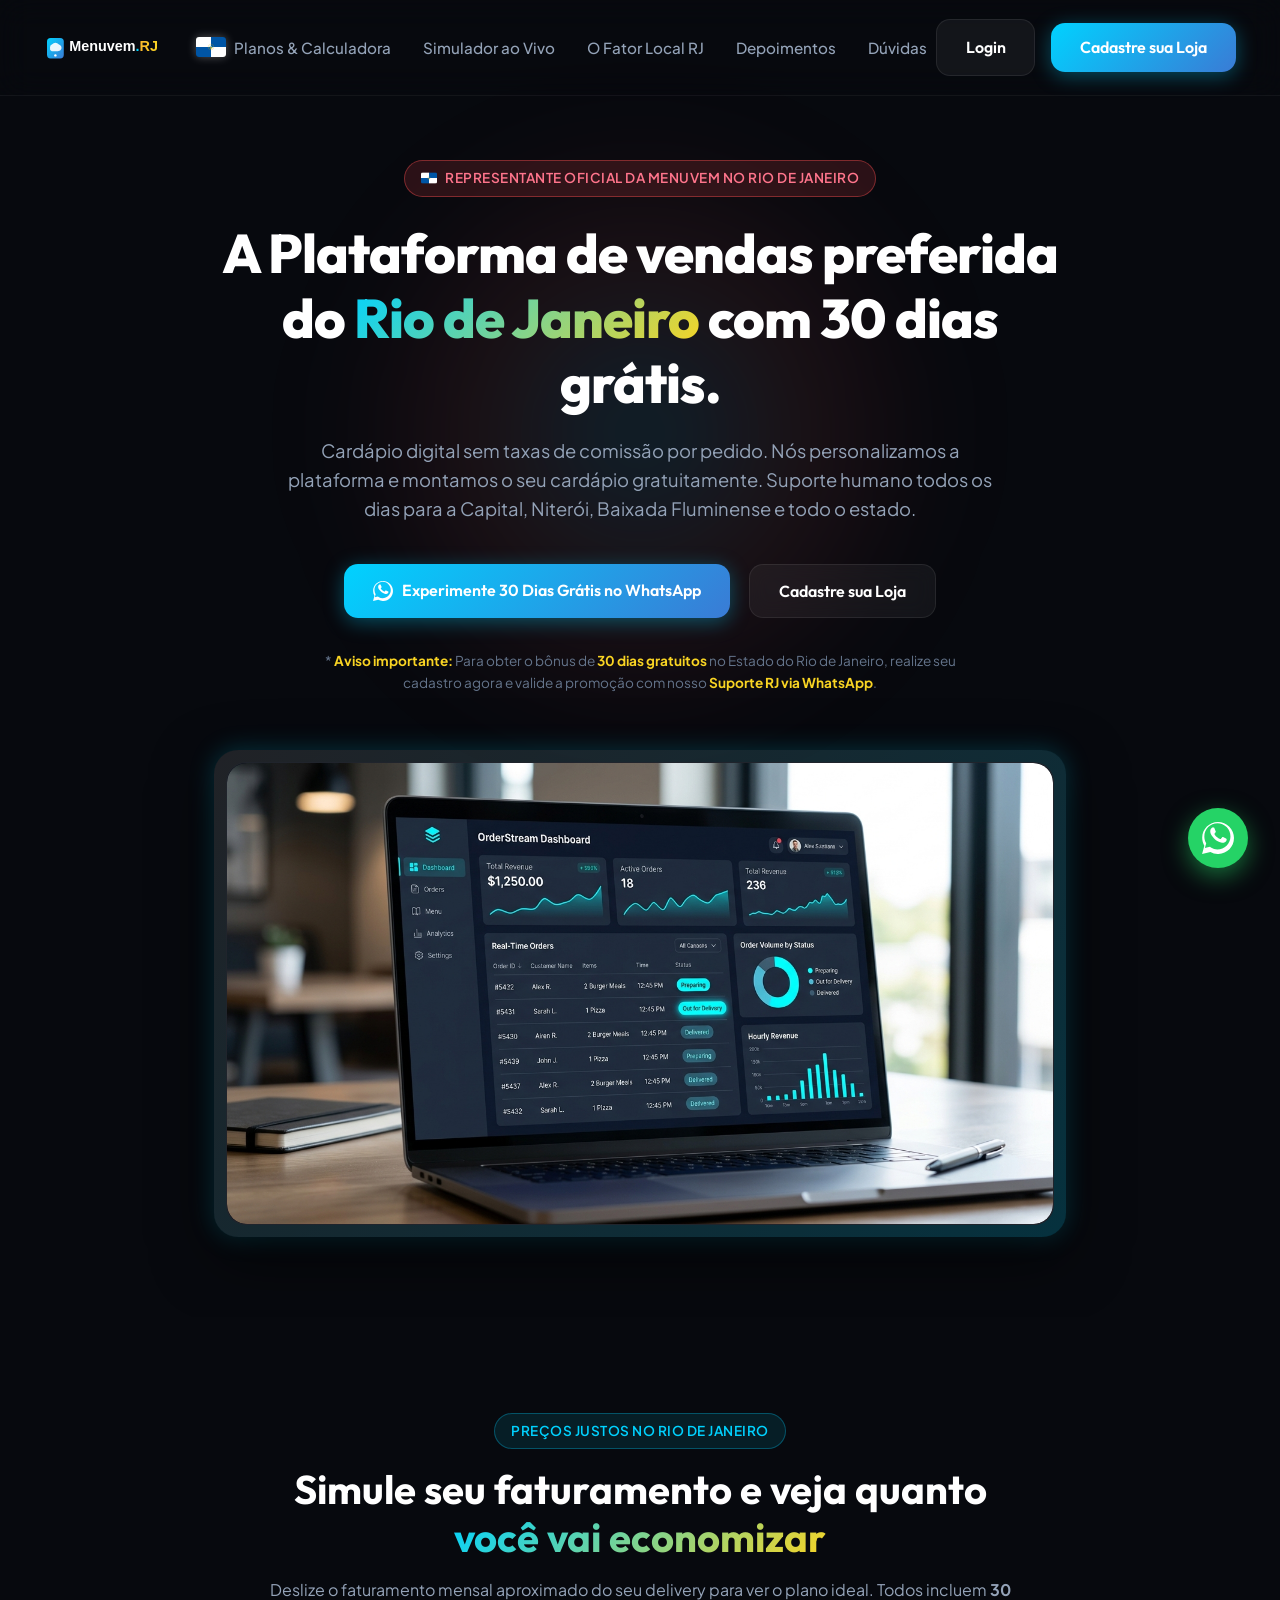
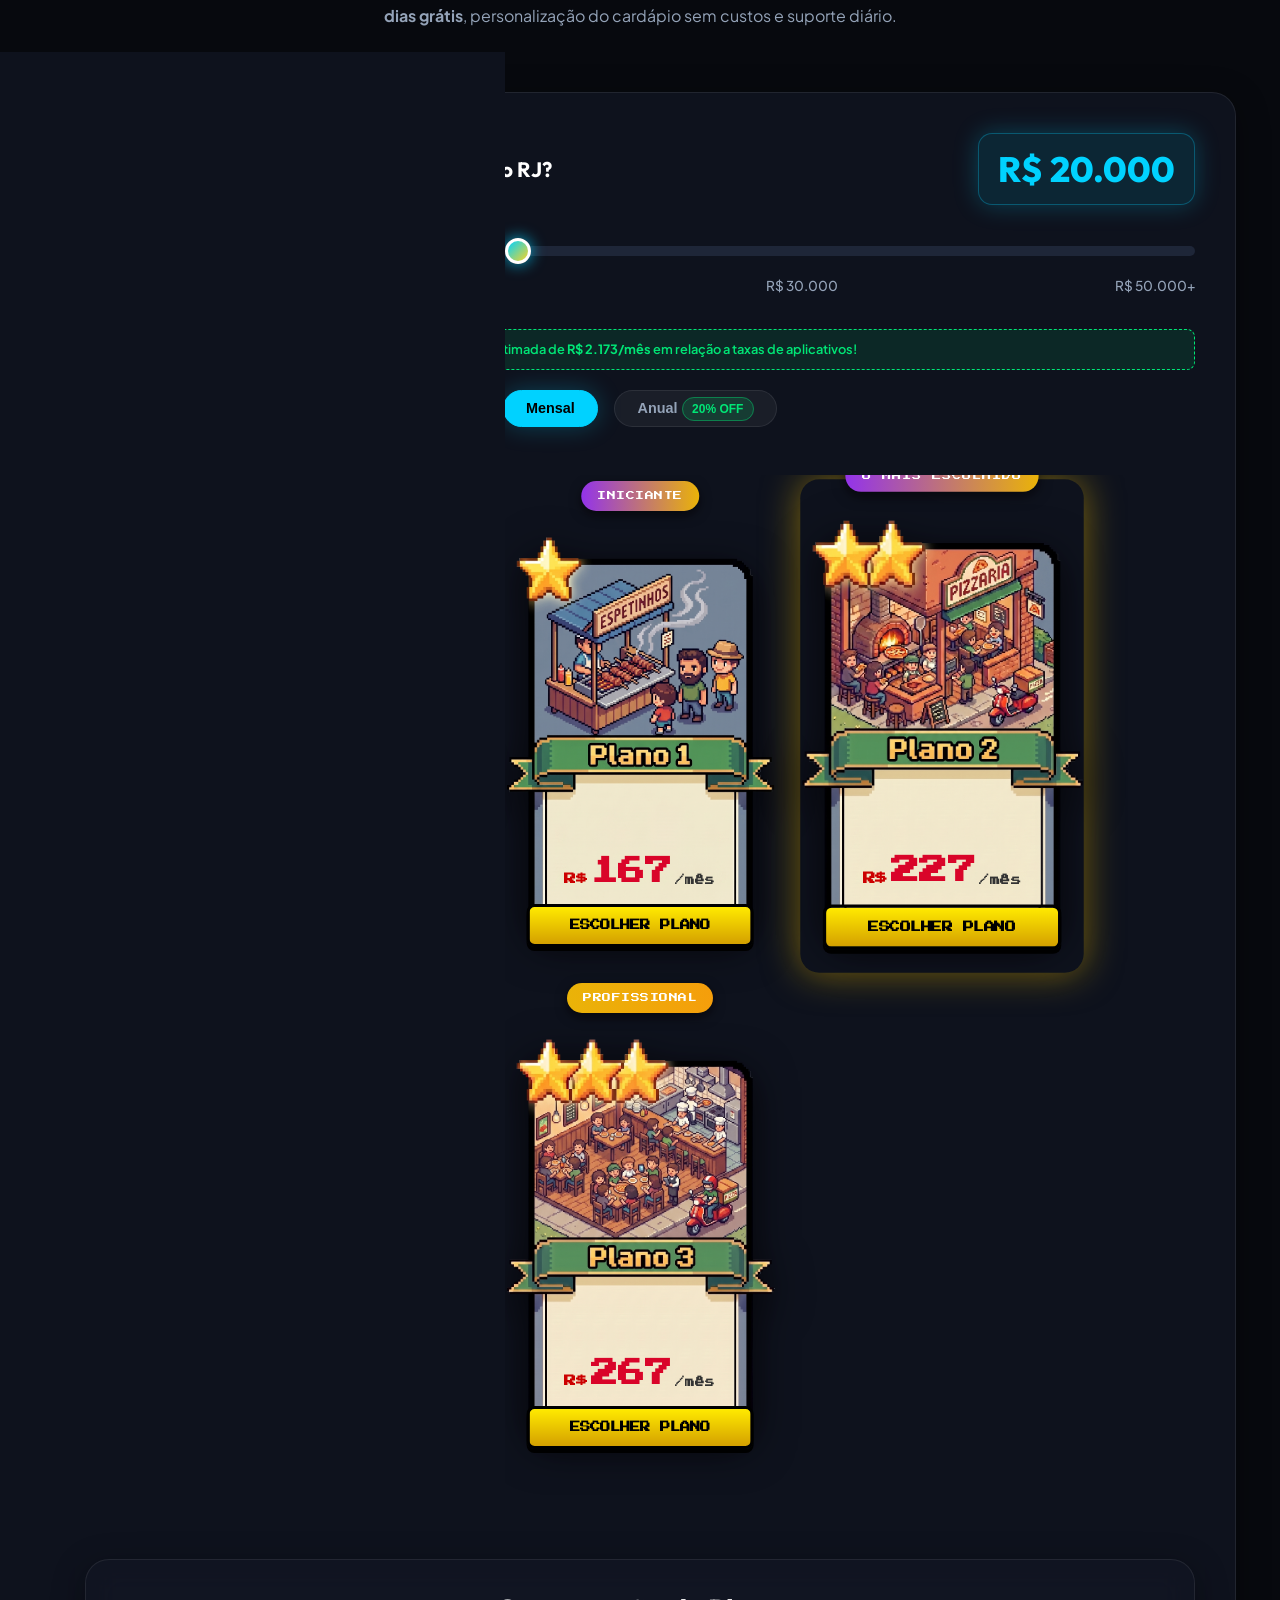
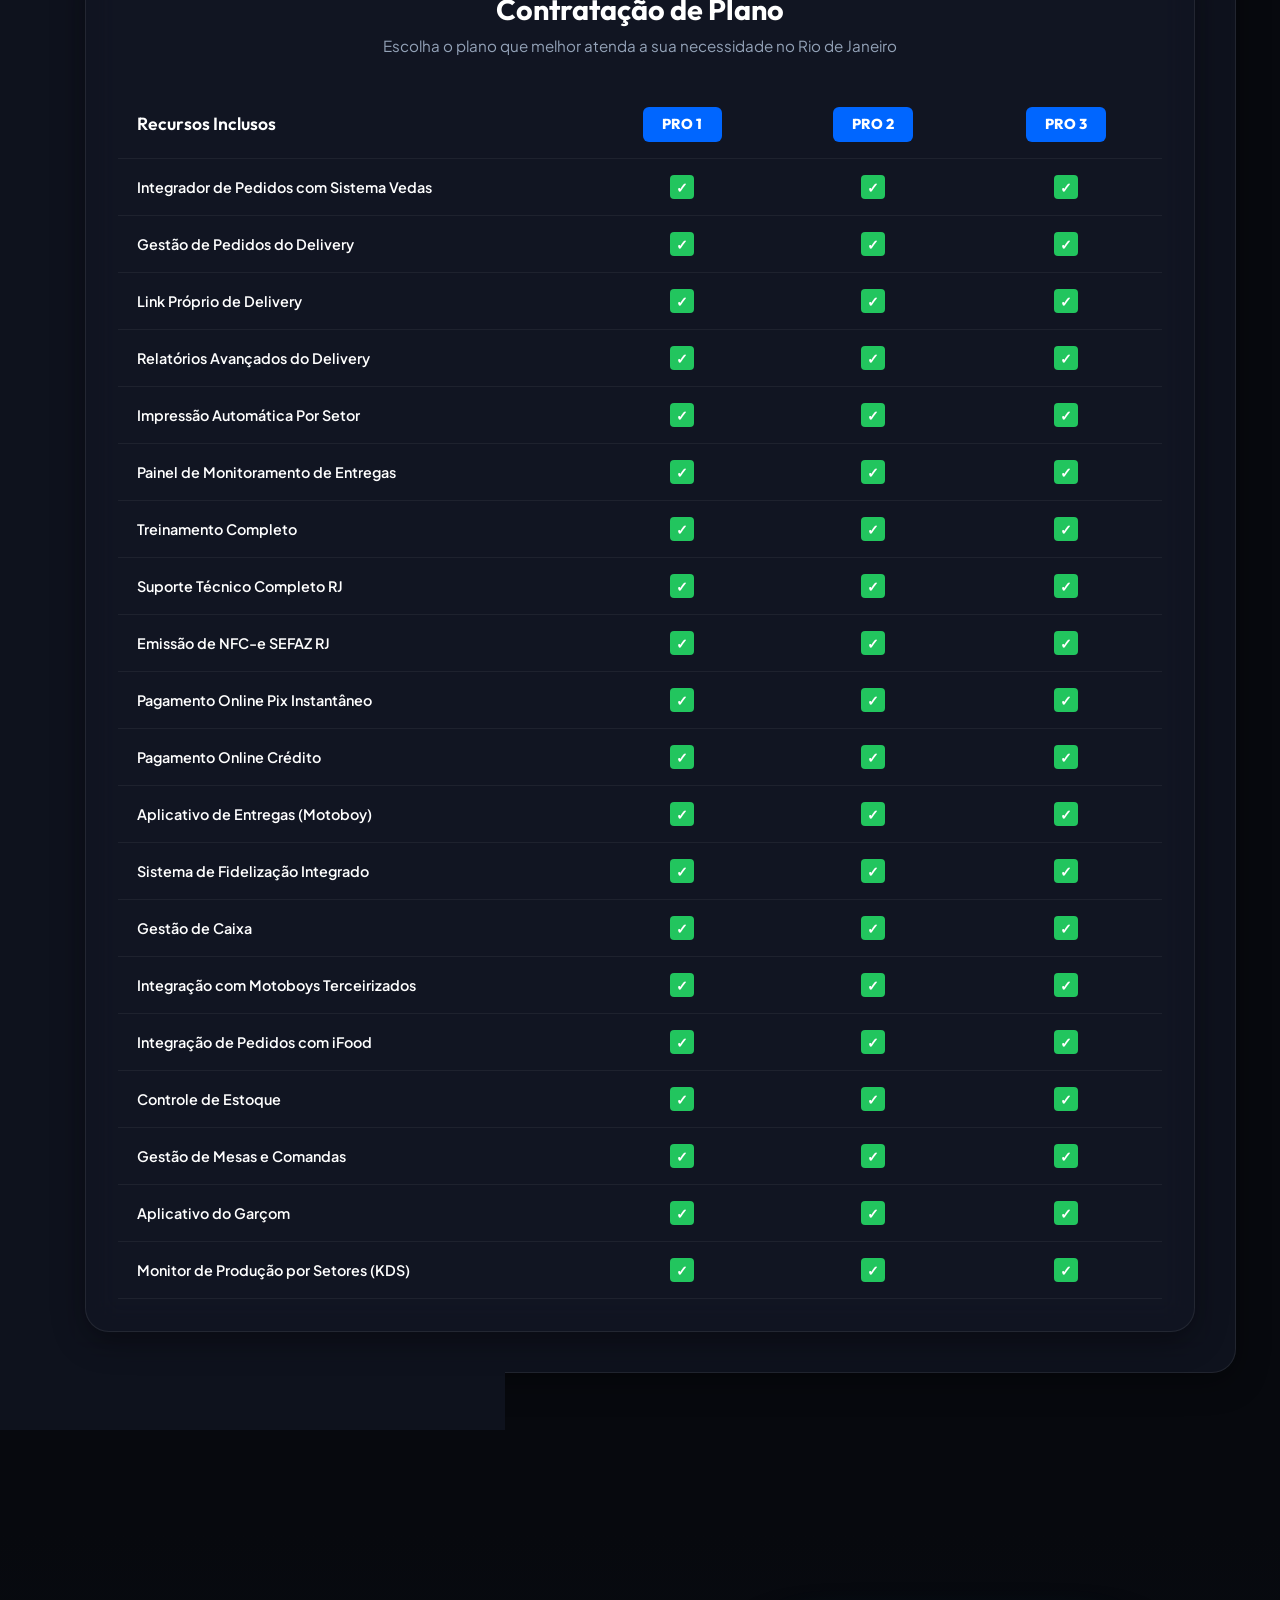
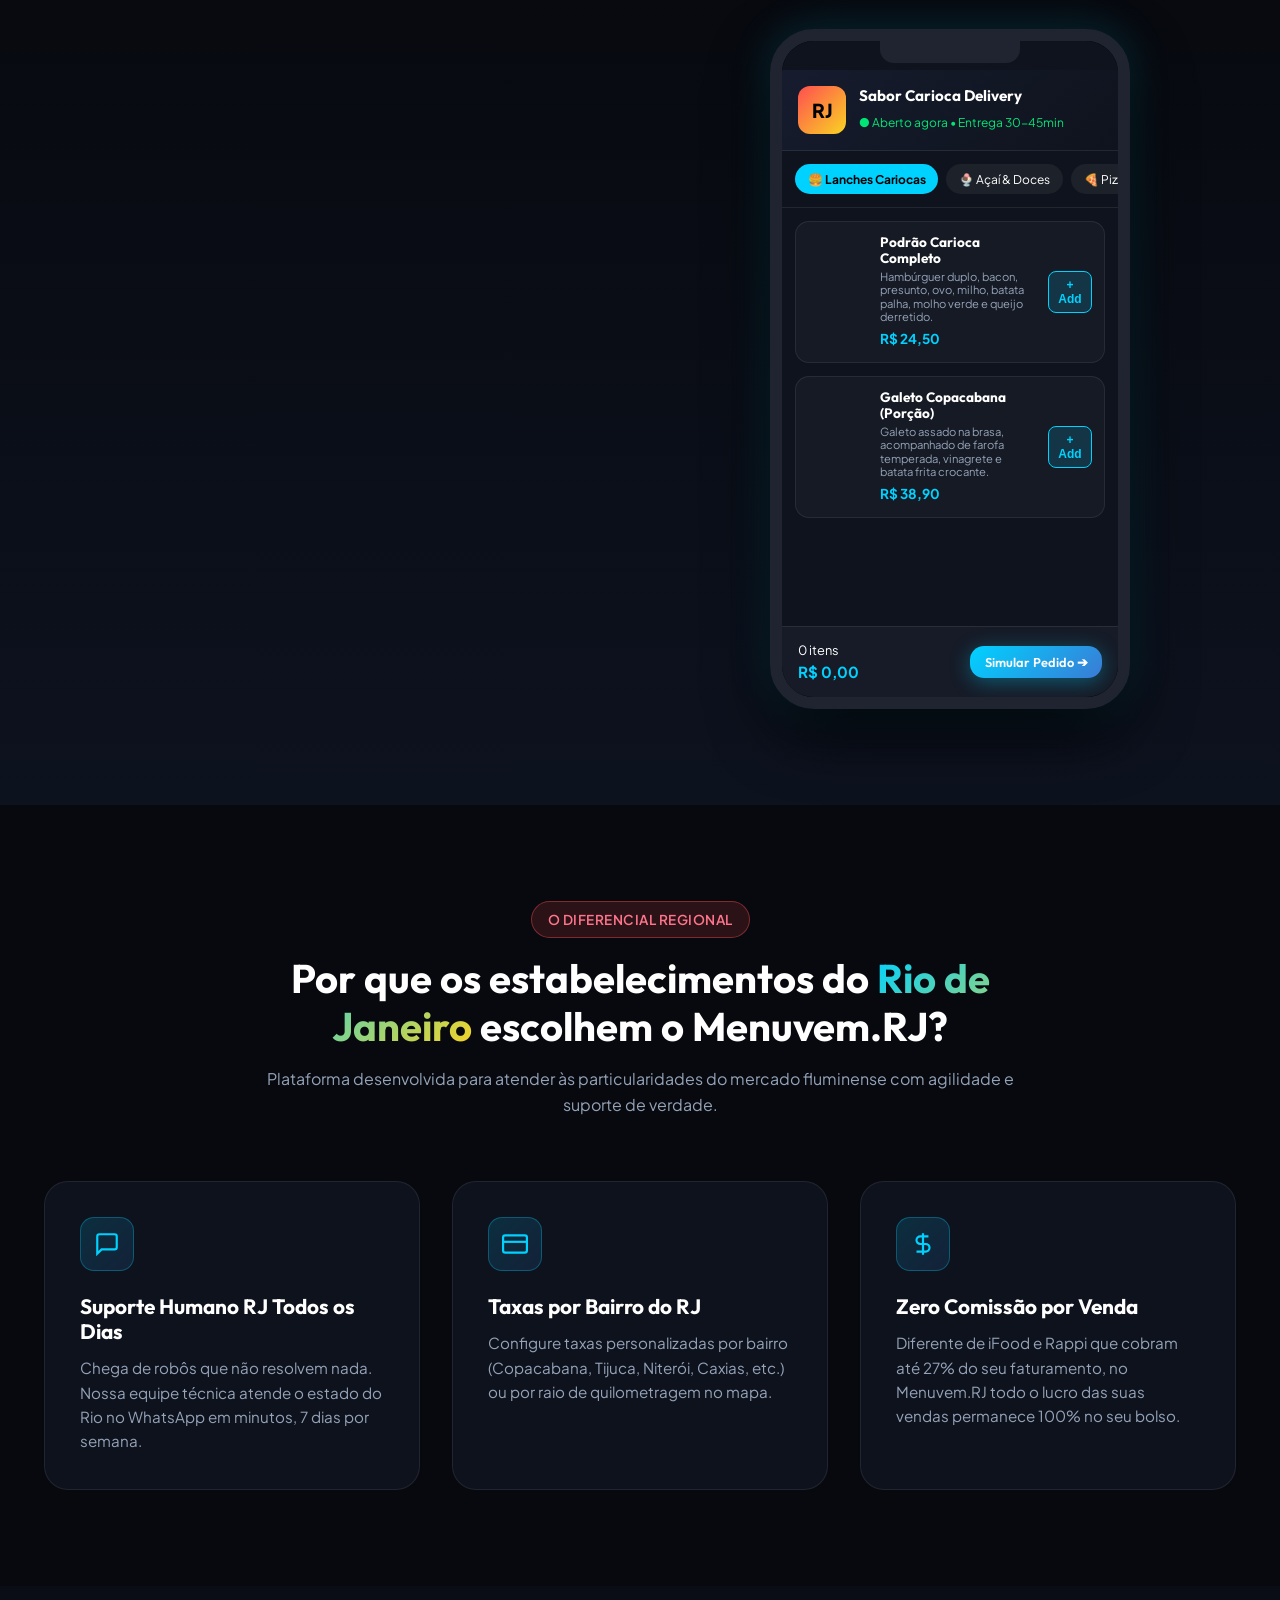
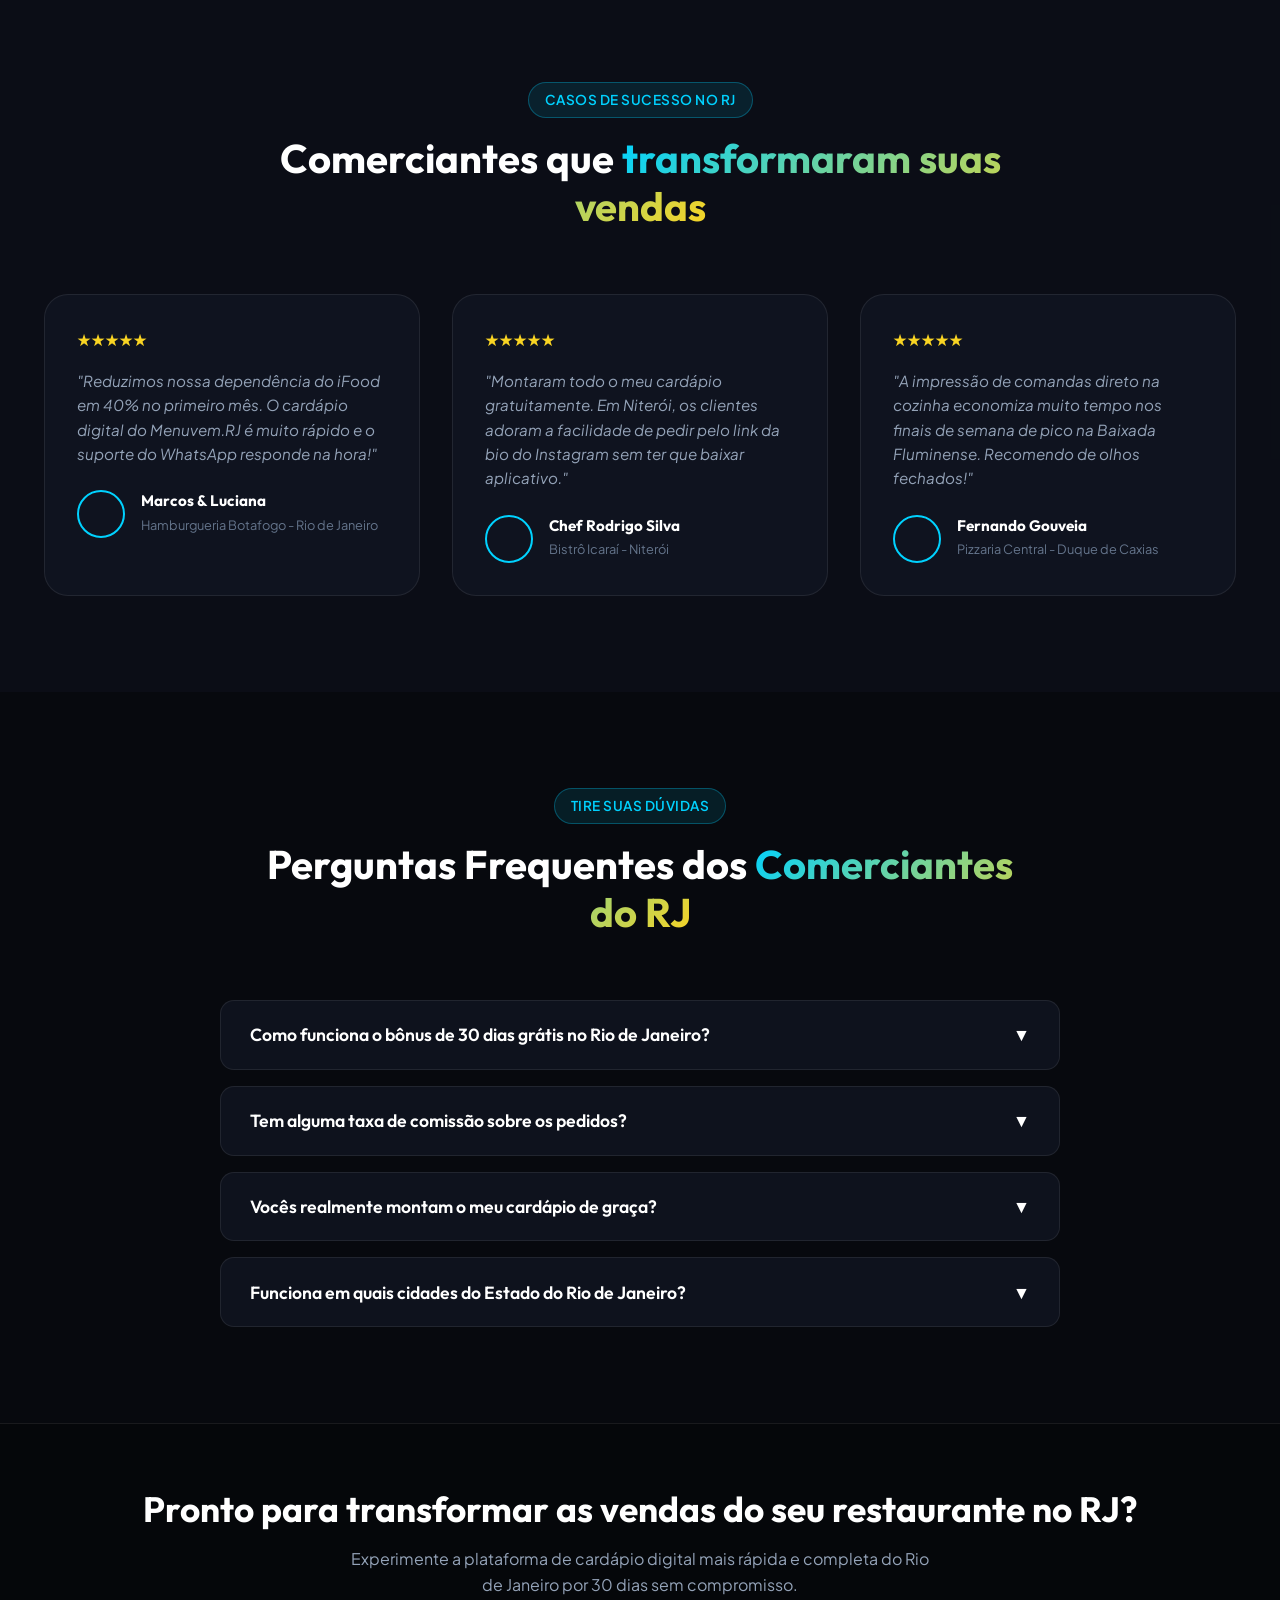
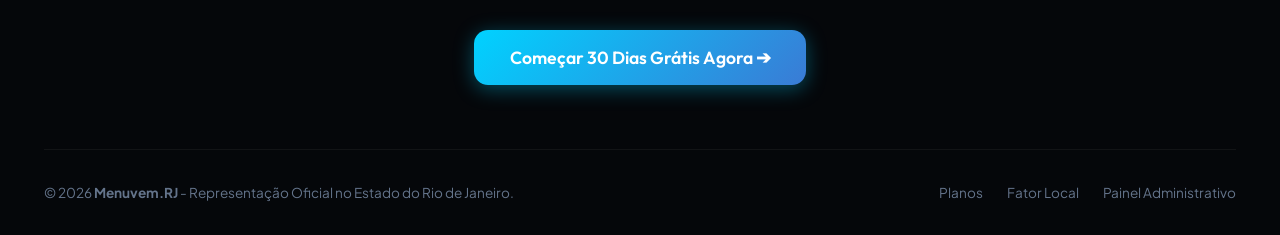
==== commit ad617c7d: "Add files via upload" ====
--- a/index.html
+++ b/index.html
@@ -118,23 +118,7 @@
       <!-- Dashboard Mockup Showcase Frame -->
       <div class="hero-visual-wrapper reveal delay-400">
         <div class="hero-mockup-inner">
-          <div style="text-align: center; padding: 2rem;">
-            <div style="display: flex; justify-content: center; gap: 1.5rem; margin-bottom: 1.5rem; flex-wrap: wrap;">
-              <div style="background: rgba(0, 210, 255, 0.1); border: 1px solid var(--primary); padding: 1rem 1.5rem; border-radius: 12px;">
-                <span style="font-size: 0.8rem; color: var(--text-muted); display: block;">Vendas Hoje (RJ)</span>
-                <strong style="font-size: 1.8rem; color: var(--primary);">R$ 3.840,00</strong>
-              </div>
-              <div style="background: rgba(0, 230, 118, 0.1); border: 1px solid var(--accent-rj-neon); padding: 1rem 1.5rem; border-radius: 12px;">
-                <span style="font-size: 0.8rem; color: var(--text-muted); display: block;">Comissão Paga ao iFood</span>
-                <strong style="font-size: 1.8rem; color: var(--accent-rj-neon);">R$ 0,00 (0%)</strong>
-              </div>
-              <div style="background: rgba(255, 78, 80, 0.1); border: 1px solid var(--accent-rj-coral); padding: 1rem 1.5rem; border-radius: 12px;">
-                <span style="font-size: 0.8rem; color: var(--text-muted); display: block;">Pedidos Concluídos</span>
-                <strong style="font-size: 1.8rem; color: var(--accent-rj-gold);">64 Pedidos</strong>
-              </div>
-            </div>
-            <p style="color: var(--text-muted); font-size: 0.95rem;">📱 Gestor de Pedidos em Tempo Real com impressão automática de comandas e envio de status via WhatsApp</p>
-          </div>
+          <img src="./img/hero-mockup.png" alt="Painel Gestor de Pedidos Menuvem.RJ" class="hero-mockup-img" id="hero-mockup-img">
         </div>
       </div>
     </div>
@@ -177,83 +161,104 @@
           <button class="pricing-toggle-btn" id="toggle-anual">Anual <span class="save-badge">20% OFF</span></button>
         </div>
 
-        <!-- Grid de Cards dos Planos (TCG Glassmorphism) -->
-        <div class="plans-grid">
-          <!-- Plano Bronze -->
-          <div class="plan-card" id="plan-bronze">
-            <span class="plan-card-badge" style="background: linear-gradient(90deg, #94a3b8, #cbd5e1);">INICIANTE</span>
-            <h3 class="plan-name">Plano Bronze</h3>
-            <p class="plan-desc">Ideal para quem está começando o delivery próprio no RJ.</p>
-            <div class="plan-price-box">
-              <span class="plan-currency">R$</span>
-              <span class="plan-price" id="price-bronze">147</span>
-              <span class="plan-period">/mês</span>
-            </div>
-            <ul class="plan-features">
-              <li><svg width="18" height="18" viewBox="0 0 24 24" fill="none" stroke="currentColor" stroke-width="2.5"><polyline points="20 6 9 17 4 12"></polyline></svg> Pedidos ilimitados (0% comissão)</li>
-              <li><svg width="18" height="18" viewBox="0 0 24 24" fill="none" stroke="currentColor" stroke-width="2.5"><polyline points="20 6 9 17 4 12"></polyline></svg> Cardápio Digital com QR Code</li>
-              <li><svg width="18" height="18" viewBox="0 0 24 24" fill="none" stroke="currentColor" stroke-width="2.5"><polyline points="20 6 9 17 4 12"></polyline></svg> Integração WhatsApp Direto</li>
-              <li><svg width="18" height="18" viewBox="0 0 24 24" fill="none" stroke="currentColor" stroke-width="2.5"><polyline points="20 6 9 17 4 12"></polyline></svg> Suporte Humano RJ</li>
-            </ul>
-            <button class="btn btn-secondary btn-signup-open" style="width: 100%;">Escolher Plano</button>
-          </div>
-
-          <!-- Plano Prata (Recommended) -->
-          <div class="plan-card recommended" id="plan-prata">
-            <span class="plan-card-badge">O MAIS ESCOLHIDO NO RJ</span>
-            <h3 class="plan-name">Plano Prata</h3>
-            <p class="plan-desc">Perfeito para restaurantes estabelecidos com alto volume de vendas.</p>
-            <div class="plan-price-box">
-              <span class="plan-currency">R$</span>
-              <span class="plan-price" id="price-prata">197</span>
-              <span class="plan-period">/mês</span>
-            </div>
-            <ul class="plan-features">
-              <li><svg width="18" height="18" viewBox="0 0 24 24" fill="none" stroke="currentColor" stroke-width="2.5"><polyline points="20 6 9 17 4 12"></polyline></svg> Tudo do Plano Bronze</li>
-              <li><svg width="18" height="18" viewBox="0 0 24 24" fill="none" stroke="currentColor" stroke-width="2.5"><polyline points="20 6 9 17 4 12"></polyline></svg> Montagem do Cardápio Grátis</li>
-              <li><svg width="18" height="18" viewBox="0 0 24 24" fill="none" stroke="currentColor" stroke-width="2.5"><polyline points="20 6 9 17 4 12"></polyline></svg> Taxa de Entrega por Bairro do RJ</li>
-              <li><svg width="18" height="18" viewBox="0 0 24 24" fill="none" stroke="currentColor" stroke-width="2.5"><polyline points="20 6 9 17 4 12"></polyline></svg> Impressão Automática de Comandas</li>
-              <li><svg width="18" height="18" viewBox="0 0 24 24" fill="none" stroke="currentColor" stroke-width="2.5"><polyline points="20 6 9 17 4 12"></polyline></svg> Cupons de Desconto & Fidelidade</li>
-            </ul>
-            <button class="btn btn-primary btn-signup-open" style="width: 100%;">Escolher Plano Prata</button>
-          </div>
-
-          <!-- Plano Ouro -->
-          <div class="plan-card" id="plan-ouro">
-            <span class="plan-card-badge" style="background: linear-gradient(90deg, #eab308, #f59e0b);">PRO / MULTI-LOJAS</span>
-            <h3 class="plan-name">Plano Ouro</h3>
-            <p class="plan-desc">Para grandes operações, hamburguerias e pizzarias de alto faturamento.</p>
-            <div class="plan-price-box">
-              <span class="plan-currency">R$</span>
-              <span class="plan-price" id="price-ouro">297</span>
-              <span class="plan-period">/mês</span>
-            </div>
-            <ul class="plan-features">
-              <li><svg width="18" height="18" viewBox="0 0 24 24" fill="none" stroke="currentColor" stroke-width="2.5"><polyline points="20 6 9 17 4 12"></polyline></svg> Tudo do Plano Prata</li>
-              <li><svg width="18" height="18" viewBox="0 0 24 24" fill="none" stroke="currentColor" stroke-width="2.5"><polyline points="20 6 9 17 4 12"></polyline></svg> Emissão NFC-e SEFAZ RJ</li>
-              <li><svg width="18" height="18" viewBox="0 0 24 24" fill="none" stroke="currentColor" stroke-width="2.5"><polyline points="20 6 9 17 4 12"></polyline></svg> Gestor de Mesas & Comanda Móvel</li>
-              <li><svg width="18" height="18" viewBox="0 0 24 24" fill="none" stroke="currentColor" stroke-width="2.5"><polyline points="20 6 9 17 4 12"></polyline></svg> Atendimento VIP prioritário</li>
-            </ul>
-            <button class="btn btn-secondary btn-signup-open" style="width: 100%;">Escolher Plano Ouro</button>
-          </div>
-
-          <!-- Plano VIP -->
-          <div class="plan-card" id="plan-vip">
-            <span class="plan-card-badge" style="background: linear-gradient(90deg, #9333ea, #c084fc); color: white;">SECRETO / EXCLUSIVO</span>
-            <h3 class="plan-name">Plano VIP</h3>
-            <p class="plan-desc">Para redes e franquias com múltiplas unidades no Rio de Janeiro.</p>
-            <div class="plan-price-box">
-              <span class="plan-currency">R$</span>
-              <span class="plan-price" id="price-vip">497</span>
-              <span class="plan-period">/mês</span>
-            </div>
-            <ul class="plan-features">
-              <li><svg width="18" height="18" viewBox="0 0 24 24" fill="none" stroke="currentColor" stroke-width="2.5"><polyline points="20 6 9 17 4 12"></polyline></svg> Multi-unidades / Multi-filiais</li>
-              <li><svg width="18" height="18" viewBox="0 0 24 24" fill="none" stroke="currentColor" stroke-width="2.5"><polyline points="20 6 9 17 4 12"></polyline></svg> API personalizada & Relatórios BI</li>
-              <li><svg width="18" height="18" viewBox="0 0 24 24" fill="none" stroke="currentColor" stroke-width="2.5"><polyline points="20 6 9 17 4 12"></polyline></svg> Gerente de Conta Dedicado no RJ</li>
-            </ul>
-            <button class="btn btn-secondary btn-signup-open" style="width: 100%;">Falar com Consultor</button>
-          </div>
+        <!-- Grid de Planos TCG Retro (Menuvem Official Style) -->
+        <div class="tcg-carousel-container">
+          <div class="tcg-carousel-track">
+            <!-- Plano 0 Secreto -->
+            <div class="tcg-card" id="plan-secreto">
+              <img src="./img/card-plano-0.png" class="tcg-background" alt="Carta Plano 0 Secreto">
+              <div class="tcg-badge">SECRETO</div>
+              <div class="tcg-content">
+                <div class="tcg-price-box">
+                  <span class="tcg-currency">R$</span>
+                  <span class="tcg-price" id="price-secreto">100</span>
+                  <span class="tcg-month">/mês</span>
+                </div>
+                <button class="retro-btn btn-signup-open">ESCOLHER PLANO</button>
+              </div>
+            </div>
+
+            <!-- Plano 1 Iniciante -->
+            <div class="tcg-card" id="plan-bronze">
+              <img src="./img/card-plano-1.png" class="tcg-background" alt="Carta Plano 1 Iniciante">
+              <div class="tcg-badge">INICIANTE</div>
+              <div class="tcg-content">
+                <div class="tcg-price-box">
+                  <span class="tcg-currency">R$</span>
+                  <span class="tcg-price" id="price-bronze">167</span>
+                  <span class="tcg-month">/mês</span>
+                </div>
+                <button class="retro-btn btn-signup-open">ESCOLHER PLANO</button>
+              </div>
+            </div>
+
+            <!-- Plano 2 O Mais Escolhido -->
+            <div class="tcg-card recommended" id="plan-prata">
+              <img src="./img/card-plano-2.png" class="tcg-background" alt="Carta Plano 2 Mais Escolhido">
+              <div class="tcg-badge">O MAIS ESCOLHIDO</div>
+              <div class="tcg-content">
+                <div class="tcg-price-box">
+                  <span class="tcg-currency">R$</span>
+                  <span class="tcg-price" id="price-prata">227</span>
+                  <span class="tcg-month">/mês</span>
+                </div>
+                <button class="retro-btn btn-signup-open">ESCOLHER PLANO</button>
+              </div>
+            </div>
+
+            <!-- Plano 3 Profissional -->
+            <div class="tcg-card" id="plan-ouro">
+              <img src="./img/card-plano-3.png" class="tcg-background" alt="Carta Plano 3 Profissional">
+              <div class="tcg-badge" style="background: linear-gradient(90deg, #eab308, #f59e0b);">PROFISSIONAL</div>
+              <div class="tcg-content">
+                <div class="tcg-price-box">
+                  <span class="tcg-currency">R$</span>
+                  <span class="tcg-price" id="price-ouro">267</span>
+                  <span class="tcg-month">/mês</span>
+                </div>
+                <button class="retro-btn btn-signup-open">ESCOLHER PLANO</button>
+              </div>
+            </div>
+          </div>
+        </div>
+
+        <!-- Tabela Comparativa de Recursos dos Planos PRO -->
+        <div class="comparison-table-wrapper reveal">
+          <h3 class="comparison-table-title">Contratação de Plano</h3>
+          <p class="comparison-table-subtitle">Escolha o plano que melhor atenda a sua necessidade no Rio de Janeiro</p>
+
+          <table class="comparison-table">
+            <thead>
+              <tr>
+                <th>Recursos Inclusos</th>
+                <th><span class="plan-header-badge">PRO 1</span></th>
+                <th><span class="plan-header-badge">PRO 2</span></th>
+                <th><span class="plan-header-badge">PRO 3</span></th>
+              </tr>
+            </thead>
+            <tbody>
+              <tr><td>Integrador de Pedidos com Sistema Vedas</td><td><span class="check-icon">✓</span></td><td><span class="check-icon">✓</span></td><td><span class="check-icon">✓</span></td></tr>
+              <tr><td>Gestão de Pedidos do Delivery</td><td><span class="check-icon">✓</span></td><td><span class="check-icon">✓</span></td><td><span class="check-icon">✓</span></td></tr>
+              <tr><td>Link Próprio de Delivery</td><td><span class="check-icon">✓</span></td><td><span class="check-icon">✓</span></td><td><span class="check-icon">✓</span></td></tr>
+              <tr><td>Relatórios Avançados do Delivery</td><td><span class="check-icon">✓</span></td><td><span class="check-icon">✓</span></td><td><span class="check-icon">✓</span></td></tr>
+              <tr><td>Impressão Automática Por Setor</td><td><span class="check-icon">✓</span></td><td><span class="check-icon">✓</span></td><td><span class="check-icon">✓</span></td></tr>
+              <tr><td>Painel de Monitoramento de Entregas</td><td><span class="check-icon">✓</span></td><td><span class="check-icon">✓</span></td><td><span class="check-icon">✓</span></td></tr>
+              <tr><td>Treinamento Completo</td><td><span class="check-icon">✓</span></td><td><span class="check-icon">✓</span></td><td><span class="check-icon">✓</span></td></tr>
+              <tr><td>Suporte Técnico Completo RJ</td><td><span class="check-icon">✓</span></td><td><span class="check-icon">✓</span></td><td><span class="check-icon">✓</span></td></tr>
+              <tr><td>Emissão de NFC-e SEFAZ RJ</td><td><span class="check-icon">✓</span></td><td><span class="check-icon">✓</span></td><td><span class="check-icon">✓</span></td></tr>
+              <tr><td>Pagamento Online Pix Instantâneo</td><td><span class="check-icon">✓</span></td><td><span class="check-icon">✓</span></td><td><span class="check-icon">✓</span></td></tr>
+              <tr><td>Pagamento Online Crédito</td><td><span class="check-icon">✓</span></td><td><span class="check-icon">✓</span></td><td><span class="check-icon">✓</span></td></tr>
+              <tr><td>Aplicativo de Entregas (Motoboy)</td><td><span class="check-icon">✓</span></td><td><span class="check-icon">✓</span></td><td><span class="check-icon">✓</span></td></tr>
+              <tr><td>Sistema de Fidelização Integrado</td><td><span class="check-icon">✓</span></td><td><span class="check-icon">✓</span></td><td><span class="check-icon">✓</span></td></tr>
+              <tr><td>Gestão de Caixa</td><td><span class="check-icon">✓</span></td><td><span class="check-icon">✓</span></td><td><span class="check-icon">✓</span></td></tr>
+              <tr><td>Integração com Motoboys Terceirizados</td><td><span class="check-icon">✓</span></td><td><span class="check-icon">✓</span></td><td><span class="check-icon">✓</span></td></tr>
+              <tr><td>Integração de Pedidos com iFood</td><td><span class="check-icon">✓</span></td><td><span class="check-icon">✓</span></td><td><span class="check-icon">✓</span></td></tr>
+              <tr><td>Controle de Estoque</td><td><span class="check-icon">✓</span></td><td><span class="check-icon">✓</span></td><td><span class="check-icon">✓</span></td></tr>
+              <tr><td>Gestão de Mesas e Comandas</td><td><span class="check-icon">✓</span></td><td><span class="check-icon">✓</span></td><td><span class="check-icon">✓</span></td></tr>
+              <tr><td>Aplicativo do Garçom</td><td><span class="check-icon">✓</span></td><td><span class="check-icon">✓</span></td><td><span class="check-icon">✓</span></td></tr>
+              <tr><td>Monitor de Produção por Setores (KDS)</td><td><span class="check-icon">✓</span></td><td><span class="check-icon">✓</span></td><td><span class="check-icon">✓</span></td></tr>
+            </tbody>
+          </table>
         </div>
       </div>
     </div>
--- a/css/main.css
+++ b/css/main.css
@@ -337,11 +337,16 @@
   border-radius: calc(var(--radius-lg) - 4px);
   overflow: hidden;
   border: 1px solid var(--border-light);
-  aspect-ratio: 16 / 9;
-  display: flex;
-  align-items: center;
-  justify-content: center;
-  position: relative;
+  position: relative;
+  width: 100%;
+}
+
+.hero-mockup-inner img, 
+.hero-mockup-inner video {
+  width: 100%;
+  height: auto;
+  display: block;
+  border-radius: calc(var(--radius-lg) - 4px);
 }
 
 /* Keyframes for Reveal animations */
--- a/css/components.css
+++ b/css/components.css
@@ -119,51 +119,203 @@
   font-weight: 700;
 }
 
-/* Grid de Cards dos Planos */
-.plans-grid {
-  display: grid;
-  grid-template-columns: repeat(auto-fit, minmax(270px, 1fr));
+/* --------------------------------------------------------------------------
+   TCG RETRO CARDS CAROUSEL (MENVEM OFFICIAL RETRO STYLE)
+   -------------------------------------------------------------------------- */
+.tcg-carousel-container {
+  width: 100%;
+  padding: 1.5rem 0;
+  display: flex;
+  justify-content: center;
+  overflow-x: auto;
+}
+
+.tcg-carousel-track {
+  display: flex;
   gap: 2rem;
-  align-items: stretch;
-}
-
-.plan-card {
+  align-items: center;
+  justify-content: center;
+  flex-wrap: wrap;
+  max-width: 1200px;
+}
+
+.tcg-card {
+  position: relative;
+  width: 270px;
+  height: 470px;
+  border-radius: 18px;
+  overflow: visible;
+  transition: transform 0.4s cubic-bezier(0.16, 1, 0.3, 1), box-shadow 0.4s ease;
+  cursor: pointer;
+  flex-shrink: 0;
+}
+
+.tcg-card:hover {
+  transform: translateY(-12px) scale(1.03);
+}
+
+.tcg-card.recommended {
+  transform: translateY(-8px) scale(1.05);
+  box-shadow: 0 0 35px rgba(242, 194, 0, 0.5);
+}
+
+.tcg-background {
+  width: 100%;
+  height: 100%;
+  object-fit: contain;
+  display: block;
+  border-radius: 16px;
+  filter: drop-shadow(0 10px 20px rgba(0,0,0,0.7));
+}
+
+.tcg-badge {
+  position: absolute;
+  top: -18px;
+  left: 50%;
+  transform: translateX(-50%);
+  background: linear-gradient(90deg, #9333ea, #eab308);
+  color: #ffffff;
+  font-family: 'Press Start 2P', cursive, sans-serif;
+  font-size: 0.55rem;
+  padding: 0.5rem 1rem;
+  border-radius: 20px;
+  z-index: 3;
+  box-shadow: 0 4px 12px rgba(0, 0, 0, 0.6);
+  text-align: center;
+  white-space: nowrap;
+  letter-spacing: 0.5px;
+}
+
+.tcg-content {
+  position: absolute;
+  bottom: 22px;
+  left: 50%;
+  transform: translateX(-50%);
+  width: 84%;
+  text-align: center;
+  z-index: 2;
+}
+
+.tcg-price-box {
+  margin-bottom: 10px;
+  font-family: 'Press Start 2P', cursive, sans-serif;
+  display: flex;
+  align-items: baseline;
+  justify-content: center;
+  gap: 3px;
+}
+
+.tcg-currency {
+  font-size: 0.75rem;
+  font-weight: bold;
+  color: #cc0000;
+}
+
+.tcg-price {
+  font-size: 1.7rem;
+  font-weight: bold;
+  color: #d90429;
+}
+
+.tcg-month {
+  font-size: 0.6rem;
+  color: #333333;
+  font-weight: 700;
+}
+
+.retro-btn {
+  display: block;
+  width: 100%;
+  background: linear-gradient(180deg, #ffea00 0%, #d4a000 100%);
+  color: #000000 !important;
+  font-family: 'Press Start 2P', cursive, sans-serif;
+  font-size: 0.65rem;
+  padding: 0.85rem 0.4rem;
+  border: 3px solid #000000;
+  border-radius: 8px;
+  box-shadow: 0 4px 0 #000000;
+  cursor: pointer;
+  transition: transform 0.1s ease, box-shadow 0.1s ease;
+  text-transform: uppercase;
+  text-decoration: none;
+  font-weight: bold;
+}
+
+/* --------------------------------------------------------------------------
+   PLAN COMPARISON TABLE (TABELA COMPARATIVA DE RECURSOS PRO)
+   -------------------------------------------------------------------------- */
+.comparison-table-wrapper {
+  margin-top: 4rem;
   background: var(--bg-card);
   border: 1px solid var(--border-light);
   border-radius: var(--radius-lg);
-  padding: 2.2rem 1.8rem;
-  position: relative;
-  transition: all 0.4s ease;
-  display: flex;
-  flex-direction: column;
+  padding: 2rem;
+  overflow-x: auto;
   backdrop-filter: blur(16px);
-}
-
-.plan-card:hover {
-  transform: translateY(-8px);
-  border-color: var(--border-glow);
-  box-shadow: 0 15px 35px rgba(0, 0, 0, 0.4), var(--glow-shadow);
-}
-
-.plan-card.recommended {
-  border: 2px solid var(--primary);
-  background: linear-gradient(180deg, rgba(0, 210, 255, 0.1) 0%, rgba(18, 22, 35, 0.9) 100%);
-  box-shadow: 0 0 30px rgba(0, 210, 255, 0.25);
-}
-
-.plan-card-badge {
-  position: absolute;
-  top: -14px;
-  left: 50%;
-  transform: translateX(-50%);
-  background: linear-gradient(90deg, #ff4e50, #f9d423);
-  color: #000;
-  font-size: 0.7rem;
-  font-family: var(--font-pixel);
-  padding: 0.4rem 0.9rem;
-  border-radius: var(--radius-full);
-  letter-spacing: 0.5px;
-  box-shadow: 0 4px 12px rgba(0, 0, 0, 0.4);
+  box-shadow: var(--glass-shadow);
+}
+
+.comparison-table-title {
+  text-align: center;
+  font-size: 1.8rem;
+  margin-bottom: 0.5rem;
+}
+
+.comparison-table-subtitle {
+  text-align: center;
+  color: var(--text-muted);
+  font-size: 0.95rem;
+  margin-bottom: 2rem;
+}
+
+.comparison-table {
+  width: 100%;
+  border-collapse: collapse;
+  min-width: 650px;
+}
+
+.comparison-table th, 
+.comparison-table td {
+  padding: 1rem 1.2rem;
+  border-bottom: 1px solid rgba(255, 255, 255, 0.06);
+  text-align: center;
+  font-size: 0.9rem;
+}
+
+.comparison-table th:first-child, 
+.comparison-table td:first-child {
+  text-align: left;
+  font-weight: 600;
+  color: var(--text-main);
+  width: 45%;
+}
+
+.comparison-table th {
+  font-family: var(--font-heading);
+  font-size: 1.1rem;
+}
+
+.plan-header-badge {
+  display: inline-block;
+  background: #0066ff;
+  color: #ffffff;
+  padding: 0.4rem 1.2rem;
+  border-radius: 6px;
+  font-weight: 800;
+  font-size: 0.9rem;
+}
+
+.check-icon {
+  display: inline-flex;
+  align-items: center;
+  justify-content: center;
+  width: 24px;
+  height: 24px;
+  border-radius: 4px;
+  background: #22c55e;
+  color: #ffffff;
+  font-size: 0.9rem;
+  font-weight: bold;
 }
 
 .plan-name {
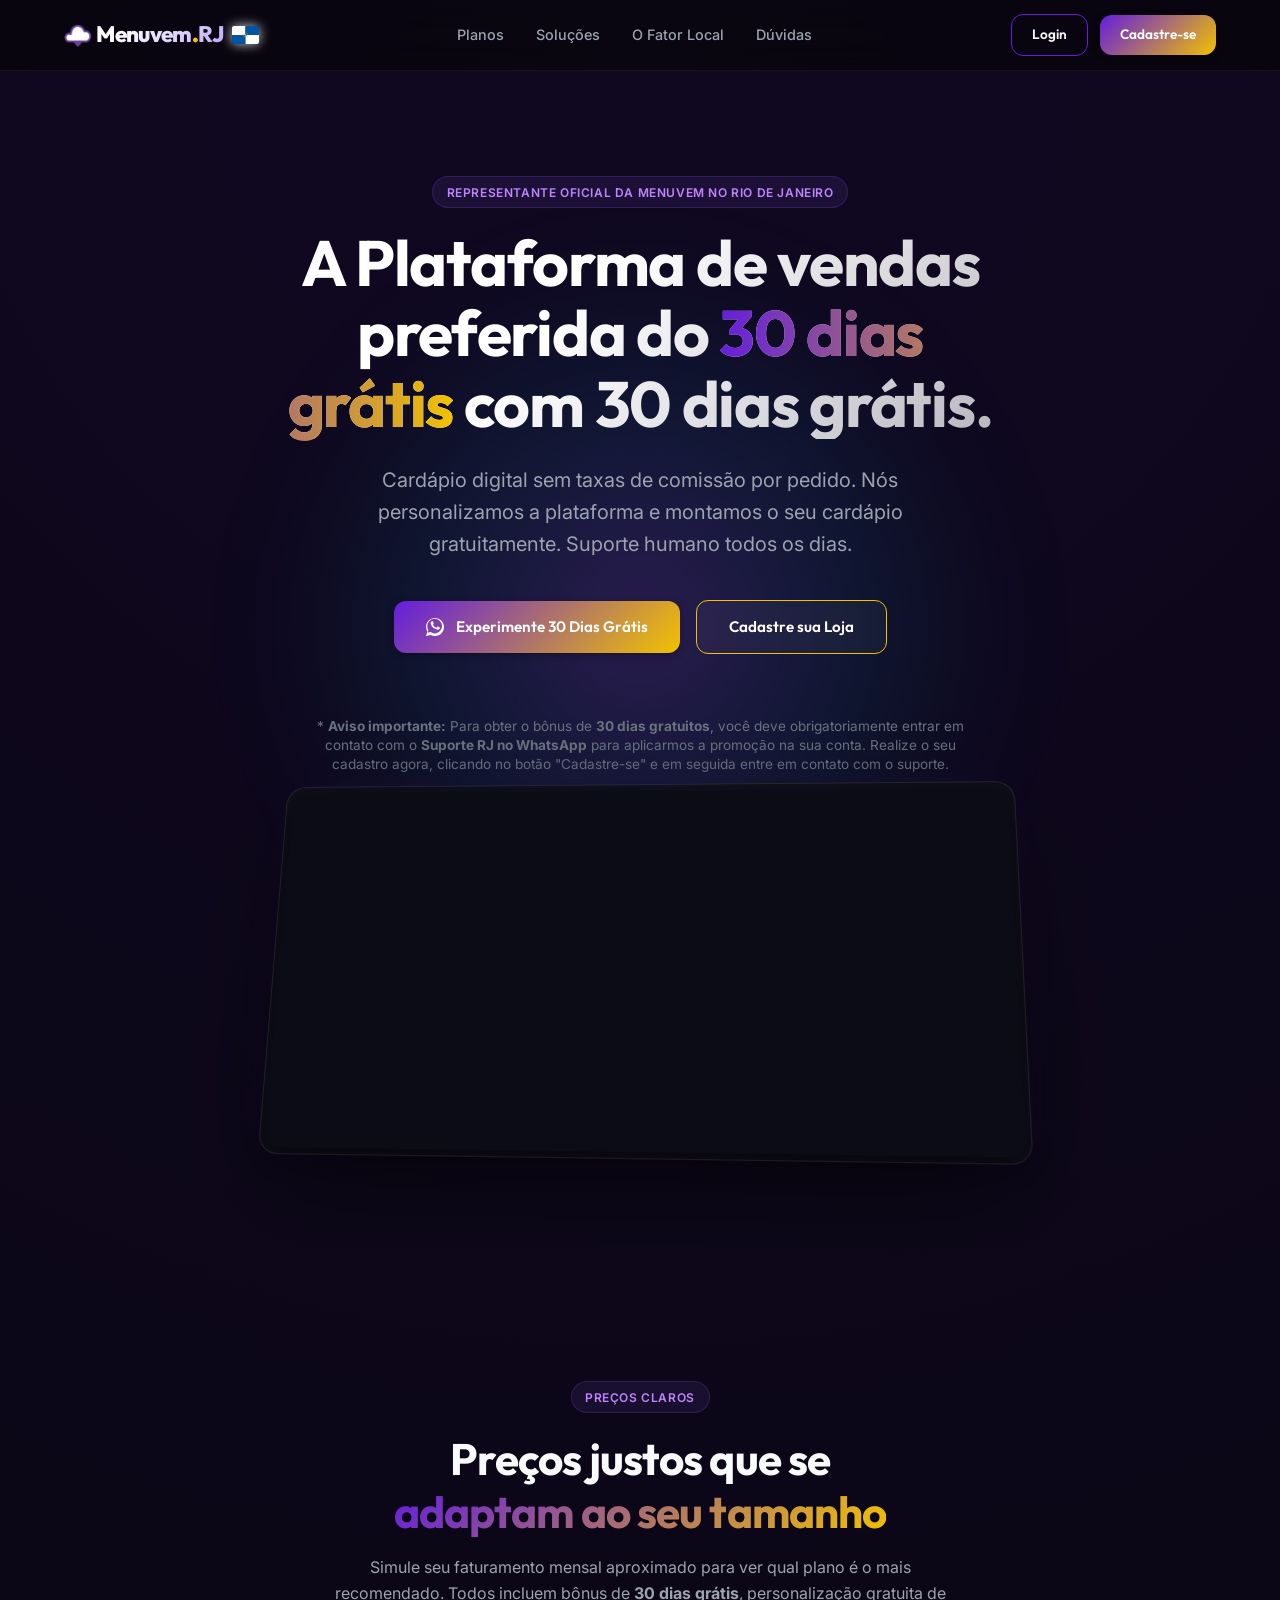
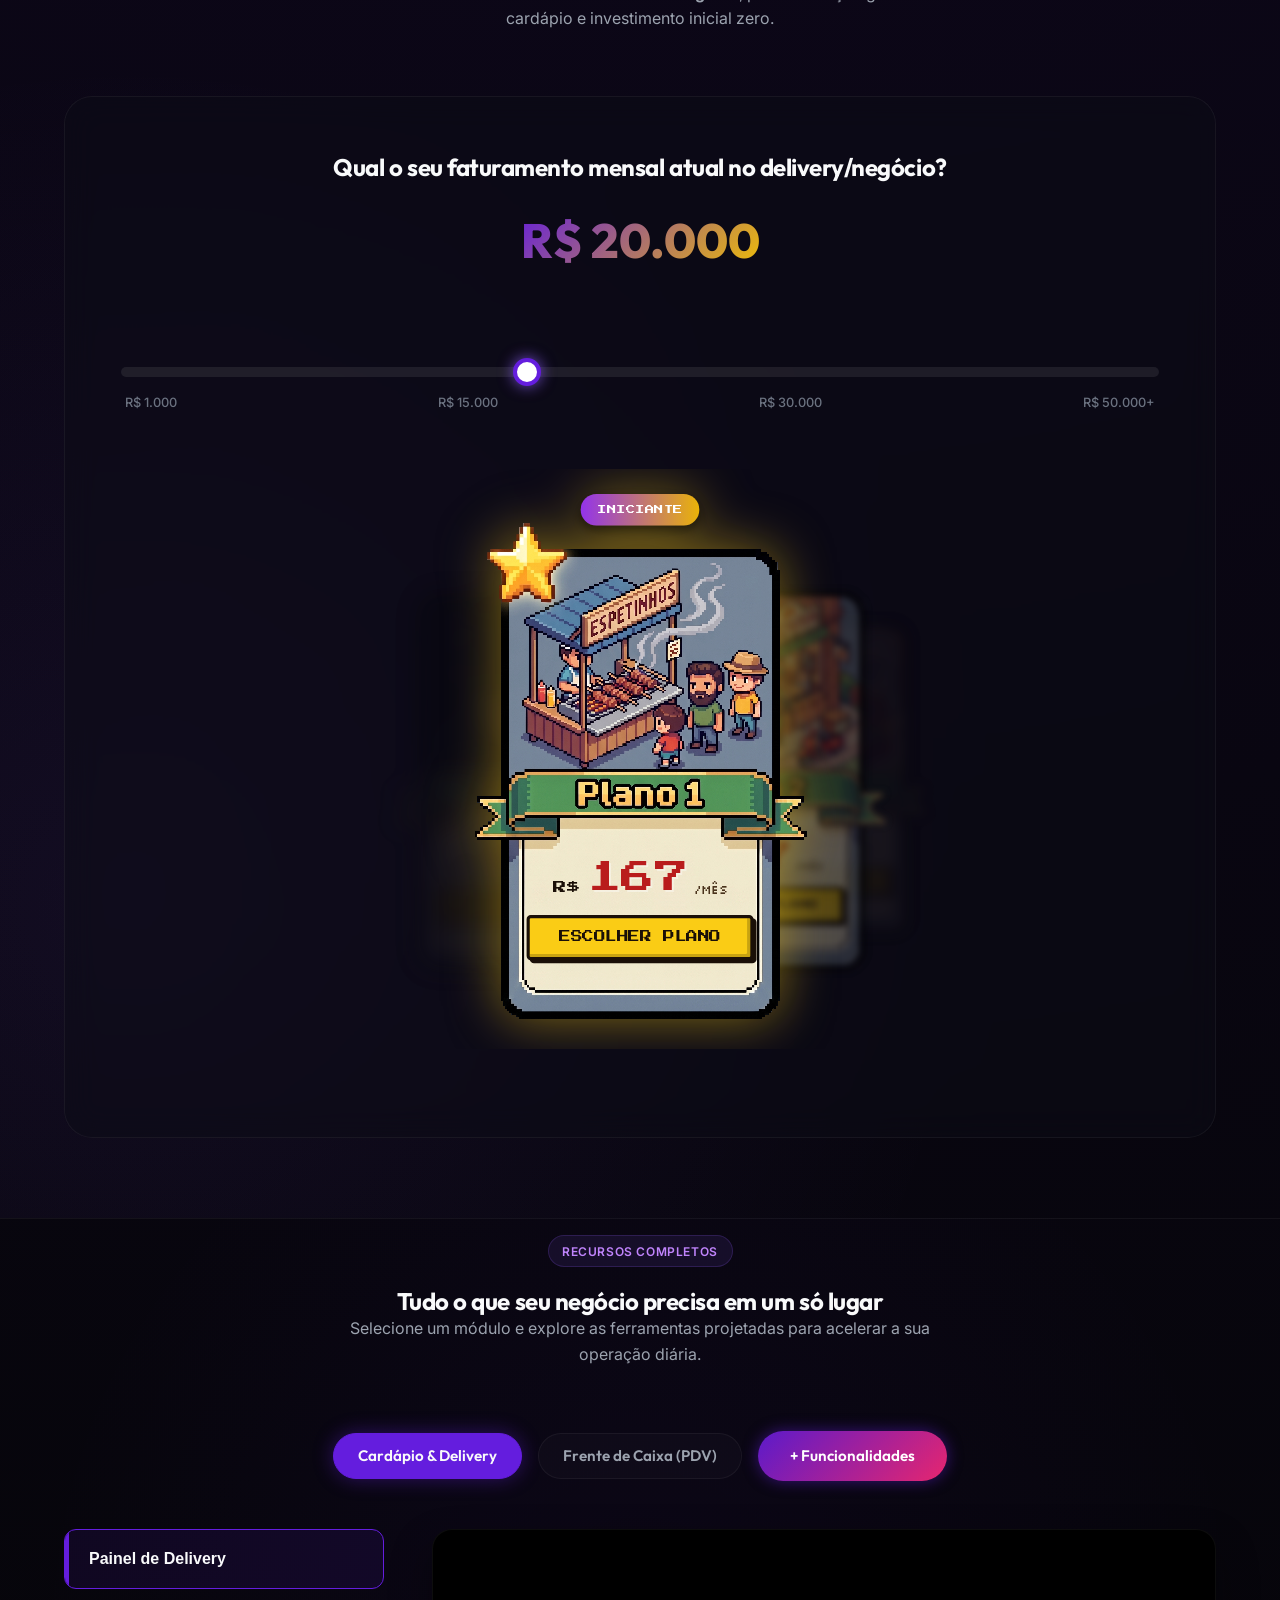
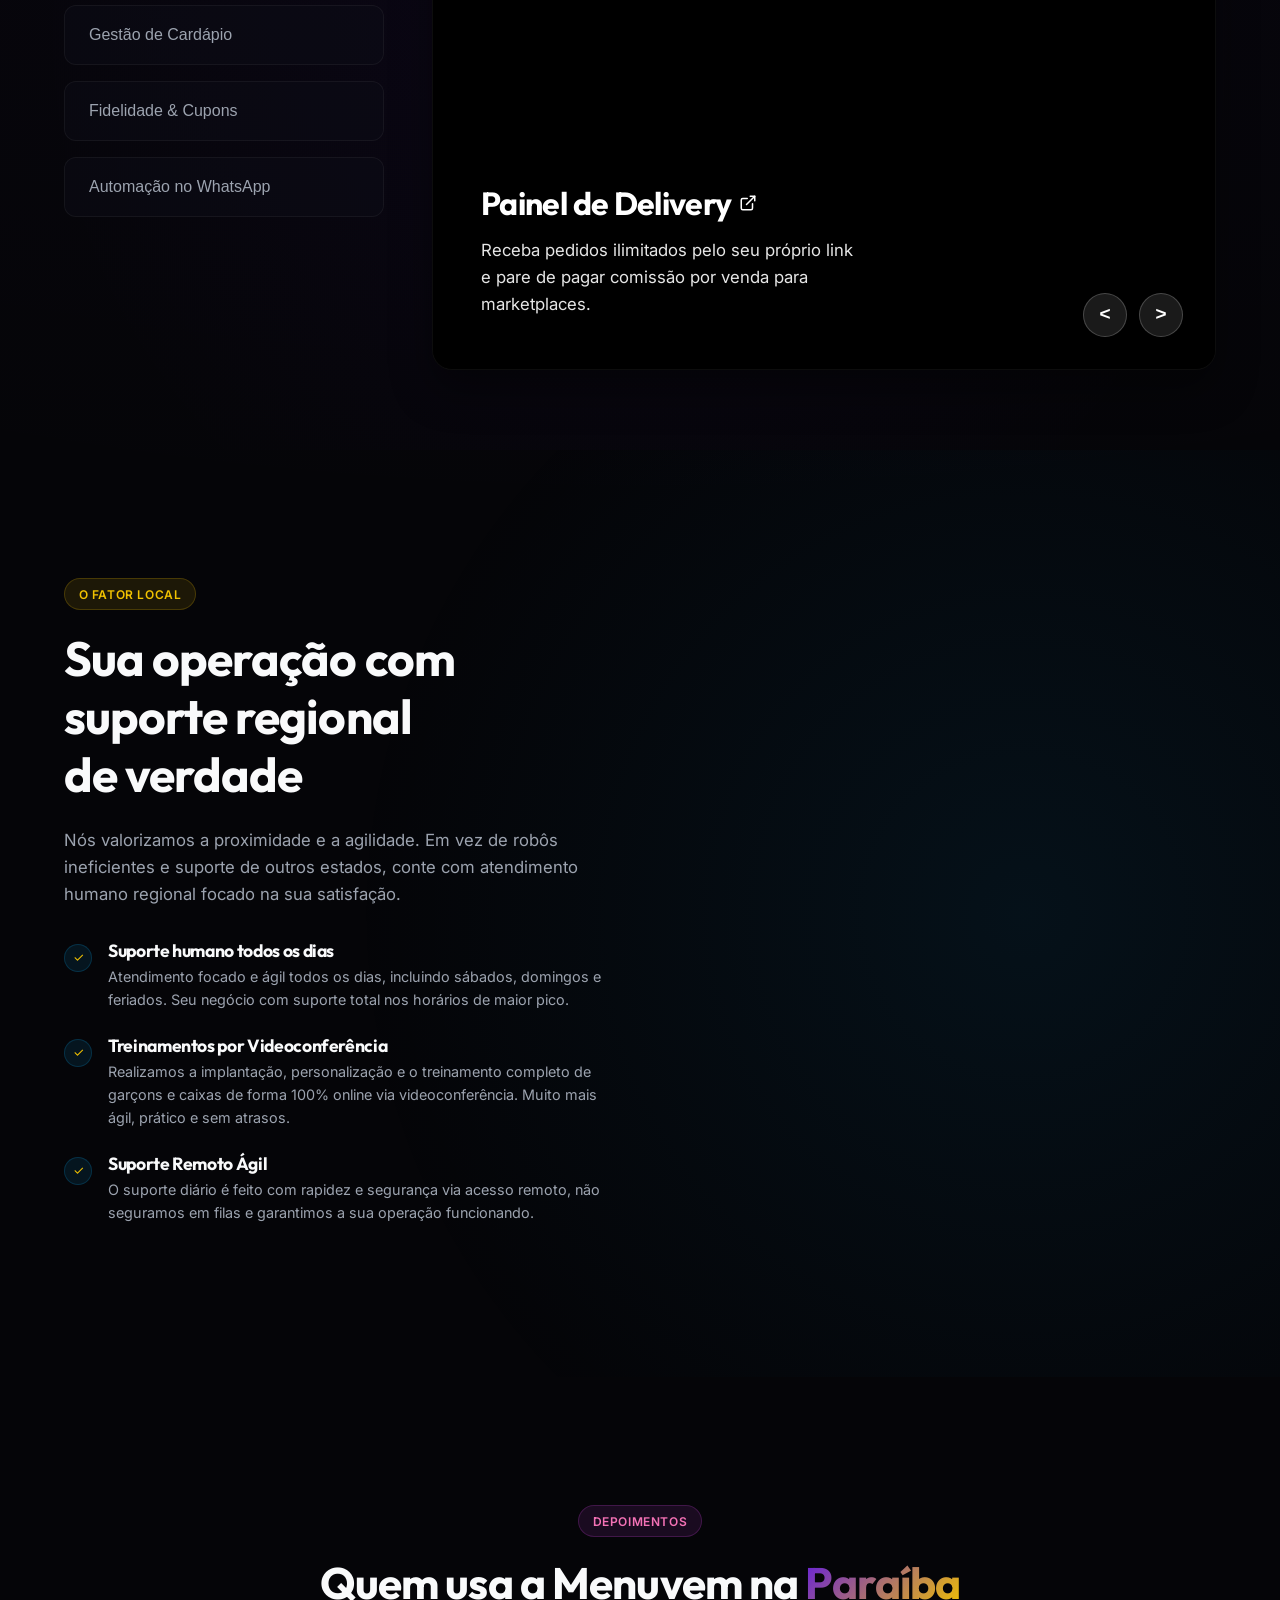
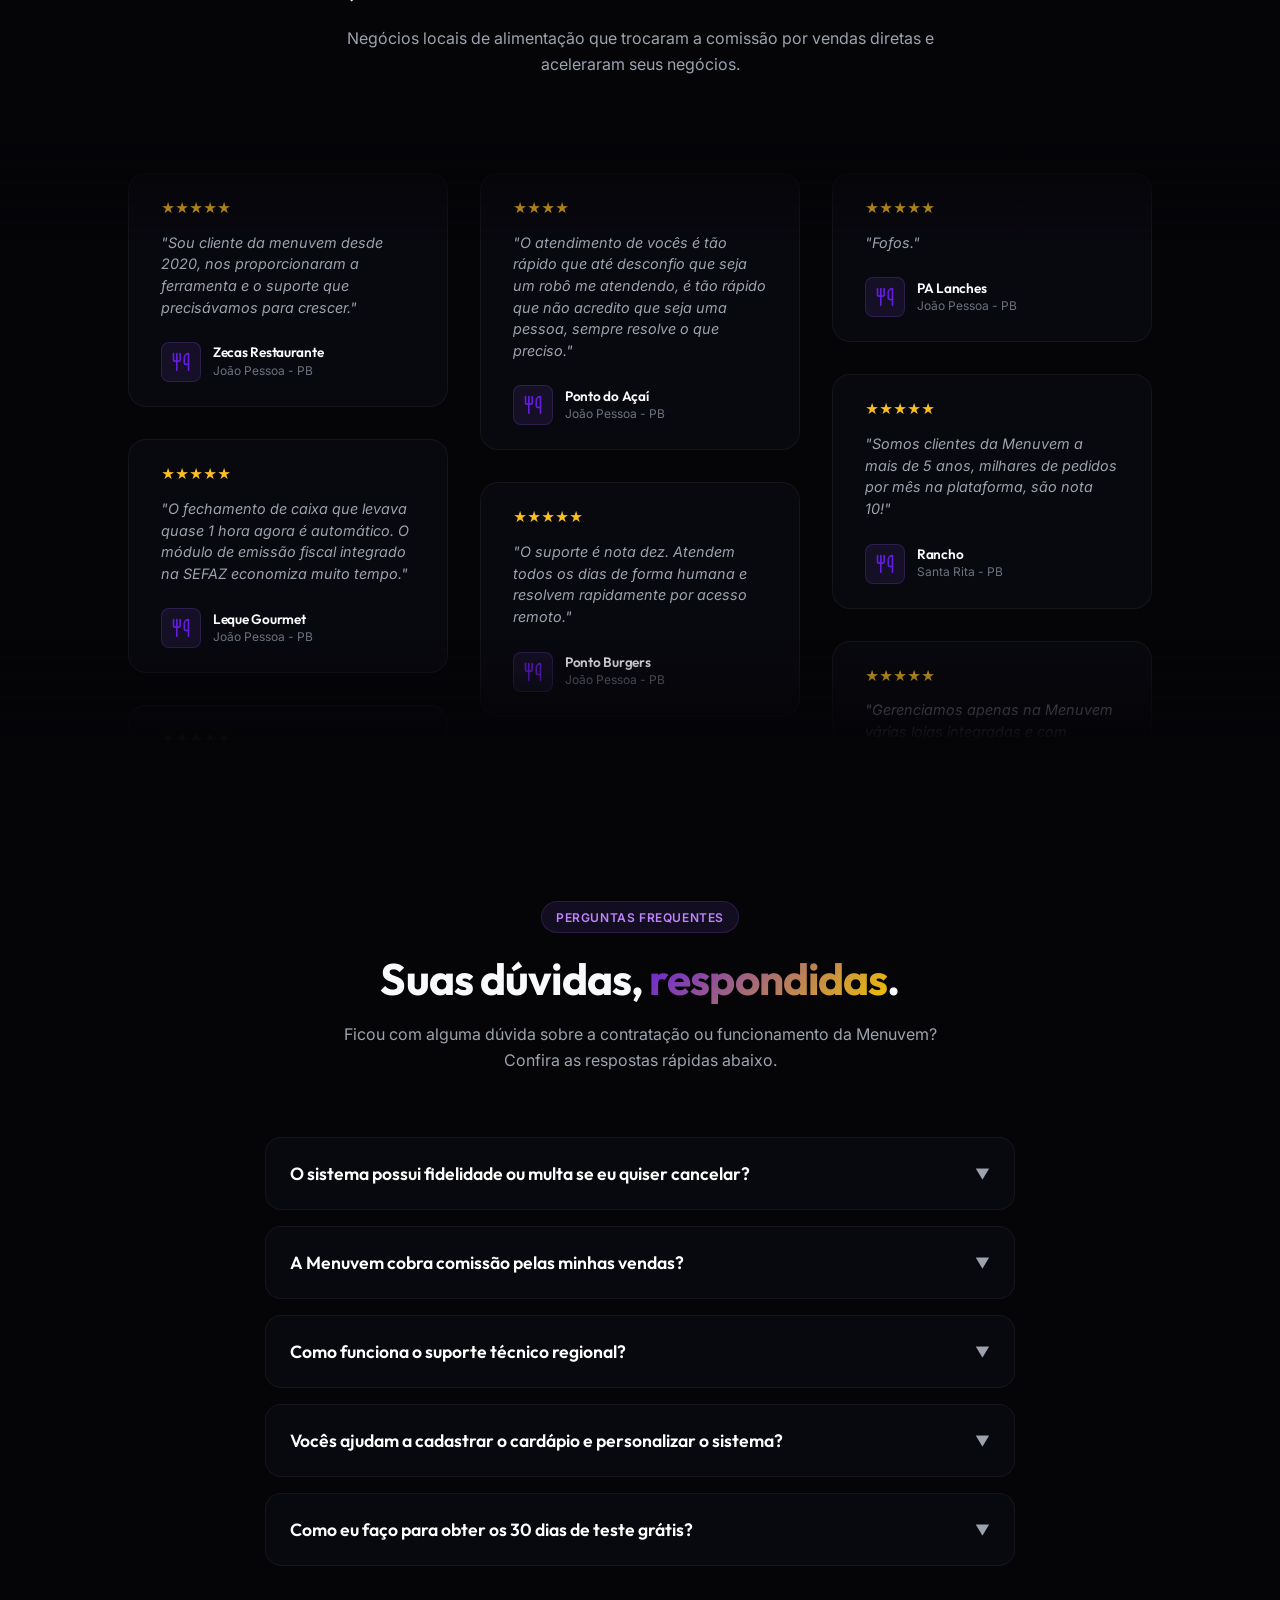
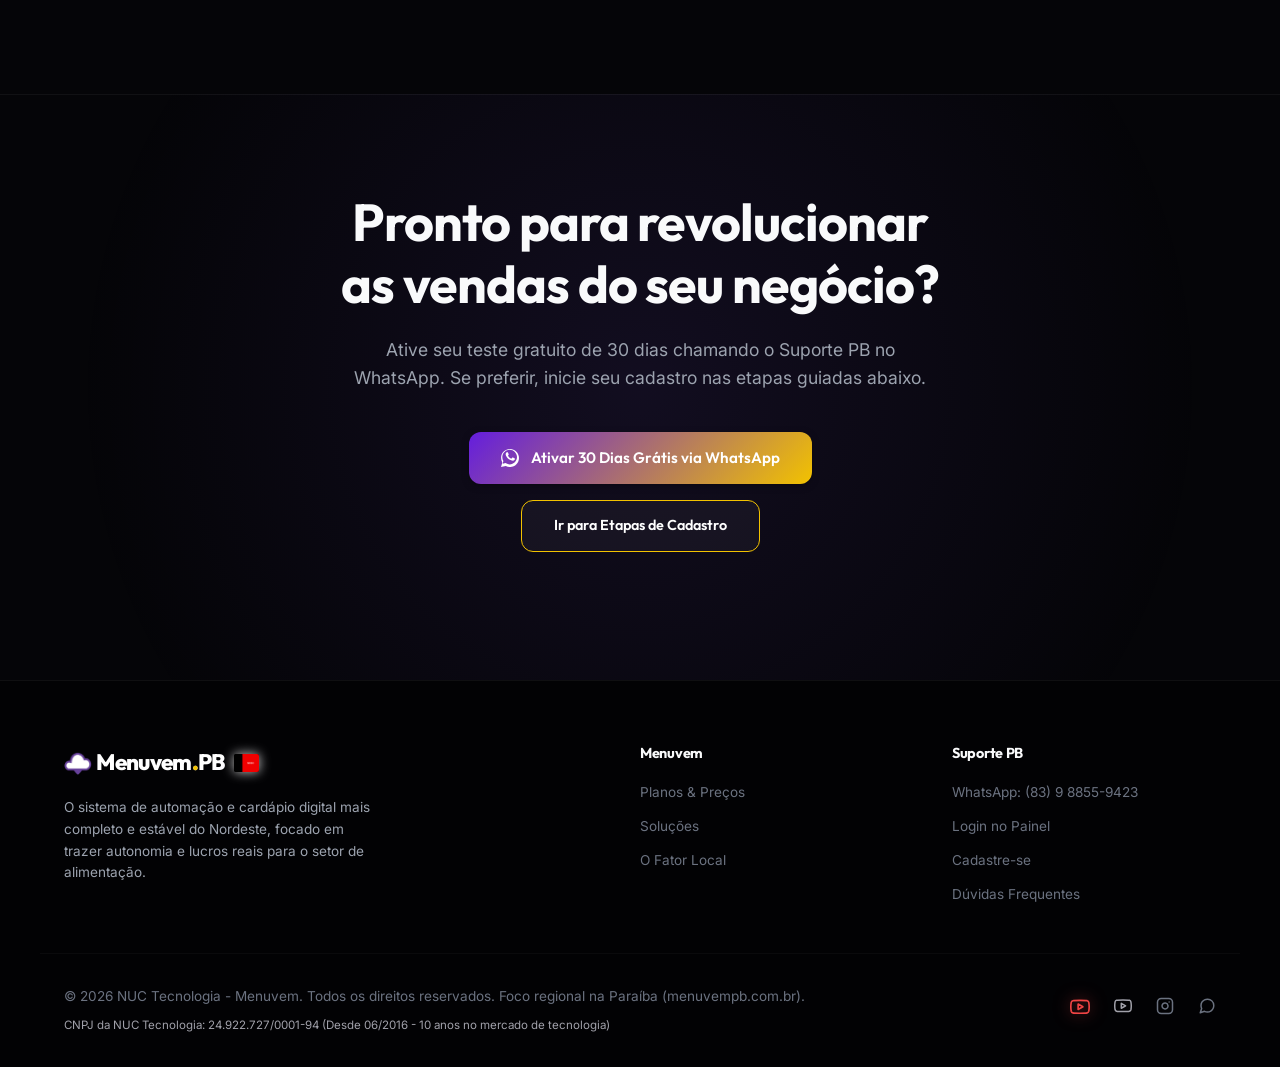
==== commit b75304a5: "Add files via upload" ====
--- a/index.html
+++ b/index.html
@@ -2,551 +2,1271 @@
 <html lang="pt-BR">
 
 <head>
-  <meta charset="UTF-8">
-  <meta name="viewport" content="width=device-width, initial-scale=1.0">
-  <meta name="description"
-    content="Menuvem.RJ - O sistema de gestão de pedidos e cardápio digital oficial do Estado do Rio de Janeiro. Sem comissão por pedido, suporte humano 7 dias por semana para Rio de Janeiro capital, Niterói, Baixada Fluminense, Região dos Lagos e todo o estado.">
-  <meta name="keywords"
-    content="cardápio digital rj, gestor de pedidos rio de janeiro, automação restaurantes rj, sefaz rj nfc-e, cardapio whatsapp niteroi, delivery baixada fluminense, menuvem rj">
-
-  <!-- Open Graph / Facebook / WhatsApp -->
-  <meta property="og:type" content="website">
-  <meta property="og:url" content="https://menuvemrj.com.br/">
-  <meta property="og:title" content="Menuvem.RJ | Cardápio Digital & Plataforma de Vendas sem Comissão no RJ">
-  <meta property="og:description"
-    content="Aumente o faturamento do seu restaurante no Rio de Janeiro com cardápio próprio sem comissão, montagem gratuita do cardápio, 30 dias grátis e suporte local dedicado.">
-  <meta property="og:image" content="./assets/logo.svg">
-
-  <link rel="icon" type="image/svg+xml" href="./assets/rj-flag.svg">
-  <title>Menuvem.RJ | Cardápio Digital & Gestão de Pedidos no Rio de Janeiro</title>
-
-  <!-- Stylesheets -->
-  <link rel="stylesheet" href="./css/main.css">
-  <link rel="stylesheet" href="./css/components.css">
+    <meta charset="UTF-8">
+    <meta name="viewport" content="width=device-width, initial-scale=1.0">
+    <meta name="description"
+        content="Menuvem PB - O sistema de gestão de pedidos e cardápio digital oficial da marca, agora com suporte regional dedicado e suporte humano todos os dias para João Pessoa e região.">
+    <meta name="keywords"
+        content="cardápio digital, gestor de pedidos, automação de restaurantes, paraíba, joão pessoa, campina grande, ifood, sistema para restaurantes, nfc-e paraíba">
+
+    <!-- Open Graph / Facebook -->
+    <meta property="og:type" content="website">
+    <meta property="og:url" content="https://menuvempb.com.br/">
+    <meta property="og:title" content="Menuvem PB | Cardápio Digital e Plataforma de Vendas">
+    <meta property="og:description"
+        content="Aumente o faturamento do seu negócio na Paraíba com cardápio próprio sem comissão, personalização de cardápio inclusa, 30 dias grátis e suporte humano todos os dias.">
+    <meta property="og:image" content="https://menuvempb.com.br/img/menuvem-logo-simples.png">
+
+    <!-- Twitter -->
+    <meta property="twitter:card" content="summary_large_image">
+    <meta property="twitter:url" content="https://menuvempb.com.br/">
+    <meta property="twitter:title" content="Menuvem PB | Cardápio Digital e Plataforma de Vendas">
+    <meta property="twitter:description"
+        content="Aumente o faturamento do seu negócio na Paraíba com cardápio próprio sem comissão, personalização de cardápio inclusa, 30 dias grátis e suporte humano todos os dias.">
+    <meta property="twitter:image" content="https://menuvempb.com.br/img/menuvem-logo-simples.png">
+
+    <link rel="icon" type="image/png" href="img/menuvem-logo-simples.png">
+    <title>[Home] Cardápio Digital & Plataforma | Menuvem PB</title>
+
+    <!-- Stylesheet -->
+    <link rel="stylesheet" href="css/style.css?v=4">
+    <link rel="stylesheet" href="css/site.css">
+    <!-- Google tag (gtag.js) -->
+    <script async src="https://www.googletagmanager.com/gtag/js?id=G-WMFHH39Q0N"></script>
+    <script>
+      window.dataLayer = window.dataLayer || [];
+      function gtag(){dataLayer.push(arguments);}
+      gtag('js', new Date());
+
+      gtag('config', 'G-WMFHH39Q0N');
+    </script>
 </head>
 
 <body>
 
-  <!-- Header / Navigation -->
-  <header class="header">
-    <div class="container">
-      <a href="#" class="logo" id="header-logo">
-        <img src="./assets/logo.svg" alt="Logo Menuvem.RJ" height="36">
-        <img src="./assets/rj-flag.svg" alt="Bandeira RJ" class="logo-flag">
-      </a>
-
-      <nav>
-        <ul class="nav-links">
-          <li><a href="#planos">Planos & Calculadora</a></li>
-          <li><a href="#demo">Simulador ao Vivo</a></li>
-          <li><a href="#fator-local">O Fator Local RJ</a></li>
-          <li><a href="#depoimentos">Depoimentos</a></li>
-          <li><a href="#faq">Dúvidas</a></li>
+    <!-- Header / Nav -->
+    <header class="header">
+        <div class="container">
+            <a href="#" class="logo" id="header-logo">
+                <img src="img/menuvem-logo-simples.png" alt="Logo" height="24" style="margin-right: 4px;">
+                <span class="logo-text" style="display:flex; align-items:center;">Menuvem<span
+                        class="logo-dot">.</span>RJ<img src="img/bandeira-rj.svg" alt="Bandeira RJ" height="18"
+                        style="margin-left: 8px; border-radius:2px; box-shadow: 0 0 12px rgba(255, 255, 255, 0.8);"></span>
+            </a>
+
+            <nav>
+                <ul class="nav-links">
+                    <li><a href="#planos">Planos</a></li>
+                    <li><a href="#funcionalidades">Soluções</a></li>
+                    <li><a href="#fator-local">O Fator Local</a></li>
+                    <li><a href="#faq">Dúvidas</a></li>
+                </ul>
+            </nav>
+
+            <div class="nav-cta">
+                <a href="https://painel.menuvem.com.br" target="_blank" class="btn btn-secondary btn-login">
+                    Login
+                </a>
+                <a href="cadastro-etapas.html" class="btn btn-primary btn-signup" id="nav-btn-cadastrar">
+                    Cadastre-se
+                </a>
+            </div>
+
+            <button class="menu-toggle" aria-label="Abrir Menu">
+                <svg xmlns="http://www.w3.org/2000/svg" width="24" height="24" viewBox="0 0 24 24" fill="none"
+                    stroke="currentColor" stroke-width="2" stroke-linecap="round" stroke-linejoin="round">
+                    <line x1="3" y1="12" x2="21" y2="12"></line>
+                    <line x1="3" y1="6" x2="21" y2="6"></line>
+                    <line x1="3" y1="18" x2="21" y2="18"></line>
+                </svg>
+            </button>
+        </div>
+    </header>
+
+    <!-- Mobile Navigation Menu -->
+    <div class="mobile-menu">
+        <ul class="mobile-menu-links">
+            <li><a href="#planos">Planos</a></li>
+            <li><a href="#funcionalidades">Soluções</a></li>
+            <li><a href="#fator-local">O Fator Local</a></li>
+            <li><a href="#faq">Dúvidas</a></li>
+            <li><a href="https://painel.menuvem.com.br" target="_blank" class="btn btn-secondary"
+                    style="padding: 0.75rem 2rem; border-color: var(--primary); color: white;">Login</a></li>
+            <li><a href="cadastro-etapas.html" class="btn btn-primary" style="padding: 0.75rem 2rem;">Cadastre-se</a>
+            </li>
         </ul>
-      </nav>
-
-      <div class="nav-cta">
-        <a href="https://painel.menuvem.com.br" target="_blank" class="btn btn-secondary">
-          Login
-        </a>
-        <button class="btn btn-primary btn-signup-open" id="nav-btn-cadastrar">
-          Cadastre sua Loja
-        </button>
-      </div>
-
-      <button class="menu-toggle" aria-label="Abrir Menu Mobile">
-        <svg xmlns="http://www.w3.org/2000/svg" width="28" height="28" viewBox="0 0 24 24" fill="none"
-          stroke="currentColor" stroke-width="2" stroke-linecap="round" stroke-linejoin="round">
-          <line x1="3" y1="12" x2="21" y2="12"></line>
-          <line x1="3" y1="6" x2="21" y2="6"></line>
-          <line x1="3" y1="18" x2="21" y2="18"></line>
-        </svg>
-      </button>
     </div>
-  </header>
-
-  <!-- Mobile Drawer Menu -->
-  <div class="mobile-menu-drawer">
-    <div class="mobile-menu-links">
-      <a href="#planos">Planos & Calculadora</a>
-      <a href="#demo">Simulador ao Vivo</a>
-      <a href="#fator-local">O Fator Local RJ</a>
-      <a href="#depoimentos">Depoimentos</a>
-      <a href="#faq">Dúvidas</a>
-    </div>
-    <div style="display: flex; flex-direction: column; gap: 1rem;">
-      <a href="https://painel.menuvem.com.br" target="_blank" class="btn btn-secondary" style="width: 100%;">Login</a>
-      <button class="btn btn-primary btn-signup-open" style="width: 100%;">Cadastre-se Grátis</button>
-    </div>
-  </div>
-
-  <!-- Hero Section -->
-  <section class="hero">
-    <div class="hero-glow-bg"></div>
-    <div class="container hero-content">
-      <span class="badge badge-rj reveal">
-        <img src="./assets/rj-flag.svg" alt="Bandeira RJ" width="16" height="12" style="border-radius: 2px;">
-        Representante Oficial da Menuvem no Rio de Janeiro
-      </span>
-
-      <h1 class="hero-title reveal delay-100">
-        A Plataforma de vendas preferida do <span>Rio de Janeiro</span> com 30 dias grátis.
-      </h1>
-
-      <p class="hero-description reveal delay-200">
-        Cardápio digital sem taxas de comissão por pedido. Nós personalizamos a plataforma e montamos o seu cardápio gratuitamente. Suporte humano todos os dias para a Capital, Niterói, Baixada Fluminense e todo o estado.
-      </p>
-
-      <div class="hero-ctas reveal delay-300">
-        <a href="https://wa.me/5521999998888?text=Ol%C3%A1!%20Vim%20pelo%20site%20da%20Menuvem.RJ%20e%20gostaria%20de%20ativar%20meus%2030%20dias%20gr%C3%A1tis!"
-          target="_blank" class="btn btn-primary" id="hero-btn-primary">
-          <svg xmlns="http://www.w3.org/2000/svg" width="20" height="20" viewBox="0 0 24 24" fill="currentColor">
-            <path
-              d="M.057 24l1.687-6.163c-1.041-1.804-1.588-3.849-1.587-5.946C.06 5.348 5.397.01 12.008.01c3.202.001 6.212 1.246 8.477 3.514 2.266 2.268 3.507 5.28 3.505 8.484-.004 6.657-5.34 11.997-11.953 11.997-2.005-.001-3.973-.504-5.727-1.465L0 24zm6.59-4.846c1.6.95 3.188 1.449 4.825 1.451 5.436 0 9.86-4.37 9.864-9.799.002-2.63-1.023-5.101-2.885-6.967C16.588 2.022 14.12 1 11.66 1c-5.456 0-9.9 4.398-9.905 9.829-.001 1.765.485 3.488 1.408 5.093l-.999 3.648 3.843-.984zm11.23-6.842c-.303-.151-1.793-.884-2.071-.985-.278-.101-.48-.151-.681.151-.202.303-.781.985-.957 1.186-.177.202-.353.227-.656.075-.303-.151-1.28-.472-2.438-1.503-.9-.8-1.507-1.787-1.684-2.09-.177-.302-.018-.465.133-.614.136-.134.303-.353.454-.528.152-.177.202-.303.303-.505.101-.202.051-.378-.025-.528-.076-.151-.681-1.641-.933-2.246-.247-.591-.497-.512-.681-.512-.177-.008-.379-.008-.581-.008-.202 0-.531.075-.809.378-.278.302-1.061 1.037-1.061 2.531 0 1.493 1.087 2.936 1.238 3.138.152.202 2.138 3.262 5.177 4.57.722.311 1.286.497 1.726.637.725.23 1.385.197 1.906.12.581-.087 1.793-.73 2.046-1.437.252-.705.252-1.31.177-1.437-.076-.127-.278-.202-.581-.353z" />
-          </svg>
-          Experimente 30 Dias Grátis no WhatsApp
-        </a>
-        <button class="btn btn-secondary btn-signup-open">
-          Cadastre sua Loja
-        </button>
-      </div>
-
-      <p class="hero-notice reveal delay-350">
-        * <strong>Aviso importante:</strong> Para obter o bônus de <strong>30 dias gratuitos</strong> no Estado do Rio de Janeiro, realize seu cadastro agora e valide a promoção com nosso <strong>Suporte RJ via WhatsApp</strong>.
-      </p>
-
-      <!-- Dashboard Mockup Showcase Frame -->
-      <div class="hero-visual-wrapper reveal delay-400">
-        <div class="hero-mockup-inner">
-          <img src="./img/hero-mockup.png" alt="Painel Gestor de Pedidos Menuvem.RJ" class="hero-mockup-img" id="hero-mockup-img">
+
+    <!-- Hero Section -->
+    <section class="hero">
+        <div class="hero-glow-bg"></div>
+        <div class="container hero-content">
+            <span class="badge reveal">Representante Oficial da Menuvem no Rio de Janeiro</span>
+            <h1 class="hero-title reveal delay-100">
+                A Plataforma de vendas preferida do <span id="animated-days">Rio de Janeiro</span> com 30 dias grátis.
+            </h1>
+            <p class="hero-description reveal delay-200">
+                Cardápio digital sem taxas de comissão por pedido. Nós personalizamos a plataforma e montamos o seu
+                cardápio gratuitamente. Suporte humano todos os dias.
+            </p>
+
+            <div class="hero-ctas reveal delay-300">
+                <a href="https://wa.me/5521999998888?text=Ol%C3%A1!%20Gostaria%20de%20ativar%20meu%20b%C3%B4nus%20de%2030%20dias%20gr%C3%A1tis%20no%20sistema%20Menuvem."
+                    target="_blank" class="btn btn-primary" id="hero-btn-primary">
+                    <svg xmlns="http://www.w3.org/2000/svg" width="18" height="18" viewBox="0 0 24 24"
+                        fill="currentColor" style="margin-right: 0.25rem;">
+                        <path
+                            d="M.057 24l1.687-6.163c-1.041-1.804-1.588-3.849-1.587-5.946C.06 5.348 5.397.01 12.008.01c3.202.001 6.212 1.246 8.477 3.514 2.266 2.268 3.507 5.28 3.505 8.484-.004 6.657-5.34 11.997-11.953 11.997-2.005-.001-3.973-.504-5.727-1.465L0 24zm6.59-4.846c1.6.95 3.188 1.449 4.825 1.451 5.436 0 9.86-4.37 9.864-9.799.002-2.63-1.023-5.101-2.885-6.967C16.588 2.022 14.12 1 11.66 1c-5.456 0-9.9 4.398-9.905 9.829-.001 1.765.485 3.488 1.408 5.093l-.999 3.648 3.843-.984zm11.23-6.842c-.303-.151-1.793-.884-2.071-.985-.278-.101-.48-.151-.681.151-.202.303-.781.985-.957 1.186-.177.202-.353.227-.656.075-.303-.151-1.28-.472-2.438-1.503-.9-.8-1.507-1.787-1.684-2.09-.177-.302-.018-.465.133-.614.136-.134.303-.353.454-.528.152-.177.202-.303.303-.505.101-.202.051-.378-.025-.528-.076-.151-.681-1.641-.933-2.246-.247-.591-.497-.512-.681-.512-.177-.008-.379-.008-.581-.008-.202 0-.531.075-.809.378-.278.302-1.061 1.037-1.061 2.531 0 1.493 1.087 2.936 1.238 3.138.152.202 2.138 3.262 5.177 4.57.722.311 1.286.497 1.726.637.725.23 1.385.197 1.906.12.581-.087 1.793-.73 2.046-1.437.252-.705.252-1.31.177-1.437-.076-.127-.278-.202-.581-.353z" />
+                    </svg>
+                    Experimente 30 Dias Grátis
+                </a>
+                <a href="cadastro-etapas.html" class="btn btn-secondary"
+                    style="border-color: var(--secondary); color: white;">
+                    Cadastre sua Loja
+                </a>
+            </div>
+
+            <p class="reveal delay-350"
+                style="font-size: 0.85rem; max-width: 650px; margin: 0 auto; color: var(--text-muted); line-height: 1.4;">
+                * <strong>Aviso importante:</strong> Para obter o bônus de <strong>30 dias gratuitos</strong>, você deve
+                obrigatoriamente entrar em contato com o <strong>Suporte RJ no WhatsApp</strong> para
+                aplicarmos a promoção na sua conta. Realize o seu cadastro agora, clicando no botão
+                "Cadastre-se" e em seguida entre em contato com o suporte.
+            </p>
+
+            <!-- Dashboard Mockup Frame (Framer Style) -->
+            <div class="hero-visual-wrapper reveal delay-400">
+                <div class="hero-mockup">
+                    <video class="desktop-video" src="https://menuvempb.com.br/media/menuvempb-video-pedidos-delivery-02-desktop.mp4" autoplay
+                        loop muted playsinline disablePictureInPicture preload="metadata"></video>
+                    <video class="mobile-video" src="https://menuvempb.com.br/media/menuvempb-videofront-painel-mobile.mp4" autoplay loop muted
+                        playsinline disablePictureInPicture preload="metadata"></video>
+                </div>
+            </div>
         </div>
-      </div>
-    </div>
-  </section>
-
-  <!-- Section 2: Planos & Calculadora de Faturamento -->
-  <section class="section" id="planos">
-    <div class="container">
-      <div class="section-header reveal">
-        <span class="badge">Preços Justos no Rio de Janeiro</span>
-        <h2 class="section-title">Simule seu faturamento e veja quanto <span>você vai economizar</span></h2>
-        <p style="color: var(--text-muted);">
-          Deslize o faturamento mensal aproximado do seu delivery para ver o plano ideal. Todos incluem <strong>30 dias grátis</strong>, personalização do cardápio sem custos e suporte diário.
-        </p>
-      </div>
-
-      <!-- Calculadora Box -->
-      <div class="calc-container reveal">
-        <div class="calc-header">
-          <h3>Qual o faturamento mensal do seu negócio no RJ?</h3>
-          <div class="calc-faturamento-display" id="faturamento-val">R$ 20.000</div>
+    </section>
+
+    <!-- AREA 2: Plan Section & Calculator -->
+    <section class="section plans-section" id="planos">
+        <div class="container">
+            <div class="section-header reveal">
+                <span class="badge">Preços Claros</span>
+                <h2 class="section-title">Preços justos que se <span>adaptam ao seu tamanho</span></h2>
+                <p>Simule seu faturamento mensal aproximado para ver qual plano é o mais recomendado. Todos incluem
+                    bônus de <strong>30 dias grátis</strong>, personalização gratuita de cardápio e investimento inicial
+                    zero.
+                </p>
+            </div>
+
+            <!-- Calculadora Box -->
+            <div class="calc-container reveal">
+                <div class="calc-header">
+                    <h3>Qual o seu faturamento mensal atual no delivery/negócio?</h3>
+                    <div class="calc-faturamento-display" id="faturamento-val">R$ 20.000</div>
+                </div>
+
+                <div class="calc-slider-box">
+                    <input type="range" id="faturamento-slider" class="range-slider" min="1000" max="50000" step="1000"
+                        value="20000" aria-label="Faturamento Mensal">
+                    <div class="slider-labels">
+                        <span>R$ 1.000</span>
+                        <span>R$ 15.000</span>
+                        <span>R$ 30.000</span>
+                        <span>R$ 50.000+</span>
+                    </div>
+                </div>
+
+                <!-- Grid de Planos -->
+
+                <div class="tcg-carousel-container">
+                    <div class="tcg-carousel-track">
+                        <!-- Plano Bronze/0 Secreto -->
+                        <div class="tcg-card carousel-card" id="plan-secreto">
+                            <img src="img/card-plano-0.png" class="tcg-background" alt="Carta Plano 0">
+                            <div class="tcg-badge"
+                                style="position:absolute; top:-20px; left:50%; transform:translateX(-50%); background:linear-gradient(90deg, #9333ea, #eab308); color:white; font-family:'Press Start 2P', cursive; font-size:0.55rem; padding:0.5rem 1rem; border-radius:20px; z-index:3; box-shadow:0 4px 10px rgba(0,0,0,0.5); text-align:center;">
+                                SECRETO</div>
+                            <div class="tcg-content">
+                                <div class="tcg-price-box">
+                                    <span class="tcg-currency">R$</span>
+                                    <span class="tcg-price" id="price-secreto">100</span><span
+                                        class="tcg-month">/mês</span>
+                                </div>
+                                <a href="plano-secreto.html" class="retro-btn" style="text-decoration:none;">ESCOLHER PLANO</a>
+                            </div>
+                        </div>
+                        <!-- Plano Bronze -->
+                        <div class="tcg-card carousel-card" id="plan-bronze">
+                            <img src="img/card-plano-1.png" class="tcg-background" alt="Carta Plano 1">
+                            <div class="tcg-badge"
+                                style="position:absolute; top:-20px; left:50%; transform:translateX(-50%); background:linear-gradient(90deg, #9333ea, #eab308); color:white; font-family:'Press Start 2P', cursive; font-size:0.55rem; padding:0.5rem 1rem; border-radius:20px; z-index:3; box-shadow:0 4px 10px rgba(0,0,0,0.5); text-align:center;">
+                                INICIANTE</div>
+                            <div class="tcg-content">
+                                <div class="tcg-price-box">
+                                    <span class="tcg-currency">R$</span>
+                                    <span class="tcg-price" id="price-bronze">167</span><span
+                                        class="tcg-month">/mês</span>
+                                </div>
+                                <a href="planos.html?plano=1" class="retro-btn" style="text-decoration:none;">ESCOLHER PLANO</a>
+                            </div>
+                        </div>
+
+                        <!-- Plano Prata -->
+                        <div class="tcg-card carousel-card" id="plan-prata">
+                            <img src="img/card-plano-2.png" class="tcg-background" alt="Carta Plano 2">
+                            <div class="tcg-badge"
+                                style="position:absolute; top:-20px; left:50%; transform:translateX(-50%); background:linear-gradient(90deg, #9333ea, #eab308); color:white; font-family:'Press Start 2P', cursive; font-size:0.55rem; padding:0.5rem 1rem; border-radius:20px; z-index:3; box-shadow:0 4px 10px rgba(0,0,0,0.5); text-align:center;">
+                                O MAIS ESCOLHIDO</div>
+                            <div class="tcg-content">
+                                <div class="tcg-price-box">
+                                    <span class="tcg-currency">R$</span>
+                                    <span class="tcg-price" id="price-prata">227</span><span
+                                        class="tcg-month">/mês</span>
+                                </div>
+                                <a href="planos.html?plano=2" class="retro-btn" style="text-decoration:none;">ESCOLHER PLANO</a>
+                            </div>
+                        </div>
+
+                        <!-- Plano Ouro -->
+                        <div class="tcg-card carousel-card" id="plan-ouro">
+                            <img src="img/card-plano-3.png" class="tcg-background" alt="Carta Plano 3">
+                            <div class="tcg-badge"
+                                style="position:absolute; top:-20px; left:50%; transform:translateX(-50%); background:linear-gradient(90deg, #9333ea, #eab308); color:white; font-family:'Press Start 2P', cursive; font-size:0.55rem; padding:0.5rem 1rem; border-radius:20px; z-index:3; box-shadow:0 4px 10px rgba(0,0,0,0.5); text-align:center;">
+                                NEGÓCIOS CONSOLIDADOS</div>
+                            <div class="tcg-content">
+                                <div class="tcg-price-box">
+                                    <span class="tcg-currency">R$</span>
+                                    <span class="tcg-price" id="price-ouro">267</span><span
+                                        class="tcg-month">/mês</span>
+                                </div>
+                                <a href="planos.html?plano=3" class="retro-btn" style="text-decoration:none;">ESCOLHER PLANO</a>
+                            </div>
+                        </div>
+                    </div>
+
+                    <!-- Add-ons Selector Section -->
+                    <div class="addons-section" style="display: none;">
+                        <h4 class="addons-title">Personalize sua experiência com Add-ons inclusos (Custo R$ 00):</h4>
+                        <div class="addons-grid">
+                            <div class="addon-card addon-active" id="add-chatbot">
+                                <div class="addon-checkbox">✓</div>
+                                <div class="addon-info">
+                                    <h5>Atendente IA (WhatsApp)</h5>
+                                    <p>Chatbot inteligente no WhatsApp para avisar aos clientes sobre o andamento de
+                                        seus
+                                        pedidos.</p>
+                                    <span class="addon-price"><s>+ R$ 27,92/mês</s> Incluso (R$ 00)</span>
+                                </div>
+                            </div>
+                            <!--- bloco desativado, não divulgar o TEF aos clientes por enquanto
+                        <div class="addon-card addon-active" id="add-tef">
+                            <div class="addon-checkbox">✓</div>
+                            <div class="addon-info">
+                                <h5>Integração TEF</h5>
+                                <p>Conecte o caixa à maquininha de cartão de forma automatizada sem erros de digitação.
+                                </p>
+                                <span class="addon-price"><s>+ R$ 79/mês</s> Incluso (R$ 00)</span>
+                            </div>
+                        </div>
+-->
+                            <div class="addon-card addon-active" id="add-fiscal">
+                                <div class="addon-checkbox">✓</div>
+                                <div class="addon-info">
+                                    <h5 style="display: flex; align-items: center; gap: 0.5rem; flex-wrap: wrap;">Emissão Fiscal
+                                        <span class="tooltip-container" style="cursor: pointer; display: inline-flex;">
+                                            <span class="tooltip-icon" style="width: 16px; height: 16px; font-size: 0.7rem; display: inline-flex;">i</span>
+                                            <span class="tooltip-text" style="color: #ffffff;">
+                                                • Plano 1: 400 notas/mês inclusas<br>
+                                                • Plano 2: 800 notas/mês (+R$ 0,05/nota extra)<br>
+                                                • Plano 3: <strong style="color:#f59e0b;">ILIMITADO ✨</strong><br>
+                                                • Plano Secreto: 150 notas/mês (+R$ 0,05/nota extra)
+                                            </span>
+                                        </span>
+                                    </h5>
+                                    <p>Notas fiscais integradas (NFC-e/NF-e). Plano 1: 400 notas. Plano 2: 800 notas (+R$ 0,05/nota extra). <strong>Plano 3: Ilimitado</strong>.</p>
+                                    <span class="addon-price"><s>+ R$ 49/mês</s> Incluso (R$ 00)</span>
+                                </div>
+                            </div>
+                        </div>
+                    </div>
+                </div>
+            </div>
+    </section>
+
+    <!-- AREA 3.5: Interactive Functionalities Section (Menuvem Style) -->
+    <section id="funcionalidades" class="section functionalities">
+        <div class="container">
+            <div class="section-header reveal">
+                <span class="badge">Recursos Completos</span>
+                <h2>Tudo o que seu negócio precisa em um só lugar</h2>
+                <p>Selecione um módulo e explore as ferramentas projetadas para acelerar a sua operação diária.</p>
+            </div>
+
+            <!-- Main Category Tabs -->
+            <div class="menuvem-tabs reveal delay-100" role="tablist"
+                style="display: flex; gap: 1rem; align-items: center; justify-content: center; flex-wrap: wrap;">
+                <button class="menuvem-tab-btn active" data-target="delivery">Cardápio & Delivery</button>
+                <button class="menuvem-tab-btn" data-target="pdv">Frente de Caixa (PDV)</button>
+                <a href="funcionalidades.html" class="menuvem-tab-btn glow-btn"
+                    style="text-decoration: none; padding-left: 2rem; padding-right: 2rem;">+ Funcionalidades</a>
+            </div>
+
+            <div class="menuvem-content reveal delay-200">
+                <!-- Delivery Pane -->
+                <div class="menuvem-pane active" id="pane-delivery">
+                    <div class="menuvem-layout">
+                        <!-- Sidebar -->
+                        <div class="menuvem-sidebar">
+                            <button class="menuvem-sub-btn active" data-index="0">Painel de Delivery</button>
+                            <button class="menuvem-sub-btn" data-index="1">Gestão de Cardápio</button>
+                            <button class="menuvem-sub-btn" data-index="2">Fidelidade & Cupons</button>
+                            <button class="menuvem-sub-btn" data-index="3">Automação no WhatsApp</button>
+                        </div>
+                        <!-- Carousel -->
+                        <div class="menuvem-carousel">
+                            <div class="menuvem-carousel-track">
+                                <div class="menuvem-card active">
+                                    <div class="menuvem-card-bg">
+                                        <video src="media/menuvempb-video-pedido-delivery.mp4" autoplay loop muted
+                                            playsinline disablePictureInPicture
+                                            style="width: 100%; height: 100%; object-fit: cover; position: absolute; inset: 0;"></video>
+                                    </div>
+                                    <div class="menuvem-card-overlay"></div>
+                                    <div class="menuvem-card-content">
+                                        <h3><a href="funcionalidades.html#delivery-proprio"
+                                                style="color: #fff; text-decoration: none; display: inline-flex; align-items: center; gap: 0.5rem;"
+                                                title="Ver detalhes sobre Painel de Delivery">Painel de Delivery <svg
+                                                    width="18" height="18" viewBox="0 0 24 24" fill="none"
+                                                    stroke="currentColor" stroke-width="2" stroke-linecap="round"
+                                                    stroke-linejoin="round">
+                                                    <path d="M18 13v6a2 2 0 0 1-2 2H5a2 2 0 0 1-2-2V8a2 2 0 0 1 2-2h6">
+                                                    </path>
+                                                    <polyline points="15 3 21 3 21 9"></polyline>
+                                                    <line x1="10" y1="14" x2="21" y2="3"></line>
+                                                </svg></a></h3>
+                                        <p>Receba pedidos ilimitados pelo seu próprio link e pare de pagar comissão por
+                                            venda para marketplaces.</p>
+                                    </div>
+                                </div>
+                                <div class="menuvem-card">
+                                    <div class="menuvem-card-bg">
+                                        <video src="media/menuvempb-video-cardapio-exemplo.mp4" autoplay loop muted
+                                            playsinline disablePictureInPicture
+                                            style="width: 100%; height: 100%; object-fit: cover; position: absolute; inset: 0;"></video>
+                                    </div>
+                                    <div class="menuvem-card-overlay"></div>
+                                    <div class="menuvem-card-content">
+                                        <h3><a href="funcionalidades.html#gestao-de-cardapio"
+                                                style="color: #fff; text-decoration: none; display: inline-flex; align-items: center; gap: 0.5rem;"
+                                                title="Ver detalhes sobre Gestão de Cardápio">Gestão de Cardápio <svg
+                                                    width="18" height="18" viewBox="0 0 24 24" fill="none"
+                                                    stroke="currentColor" stroke-width="2" stroke-linecap="round"
+                                                    stroke-linejoin="round">
+                                                    <path d="M18 13v6a2 2 0 0 1-2 2H5a2 2 0 0 1-2-2V8a2 2 0 0 1 2-2h6">
+                                                    </path>
+                                                    <polyline points="15 3 21 3 21 9"></polyline>
+                                                    <line x1="10" y1="14" x2="21" y2="3"></line>
+                                                </svg></a></h3>
+                                        <p>Controle produtos ativos/inativos instantaneamente, crie combos e opções
+                                            interligadas que sincronizam com o estoque e atualizam em todas as áreas do
+                                            sistema.</p>
+                                    </div>
+                                </div>
+                                <div class="menuvem-card">
+                                    <div class="menuvem-card-bg">
+                                        <video src="media/menuvempb-video-cupons-fidelidade.mp4" autoplay loop muted
+                                            playsinline disablePictureInPicture
+                                            style="width: 100%; height: 100%; object-fit: cover; position: absolute; inset: 0;"></video>
+                                    </div>
+                                    <div class="menuvem-card-overlay"></div>
+                                    <div class="menuvem-card-content">
+                                        <h3><a href="funcionalidades.html#fidelidade"
+                                                style="color: #fff; text-decoration: none; display: inline-flex; align-items: center; gap: 0.5rem;"
+                                                title="Ver detalhes sobre Fidelidade & Cupons">Fidelidade & Cupons <svg
+                                                    width="18" height="18" viewBox="0 0 24 24" fill="none"
+                                                    stroke="currentColor" stroke-width="2" stroke-linecap="round"
+                                                    stroke-linejoin="round">
+                                                    <path d="M18 13v6a2 2 0 0 1-2 2H5a2 2 0 0 1-2-2V8a2 2 0 0 1 2-2h6">
+                                                    </path>
+                                                    <polyline points="15 3 21 3 21 9"></polyline>
+                                                    <line x1="10" y1="14" x2="21" y2="3"></line>
+                                                </svg></a></h3>
+                                        <p>Crie programas de pontos (R$ 1 = 1 ponto) com resgate de produtos e cupons
+                                            altamente personalizáveis por horário, limite e regras flexíveis.</p>
+                                    </div>
+                                </div>
+                                <div class="menuvem-card">
+                                    <div class="menuvem-card-bg">
+                                        <video src="media/menuvempb-video-whatsapp-api.mp4" autoplay loop muted
+                                            playsinline disablePictureInPicture
+                                            style="width: 100%; height: 100%; object-fit: cover; position: absolute; inset: 0;"></video>
+                                    </div>
+                                    <div class="menuvem-card-overlay"></div>
+                                    <div class="menuvem-card-content">
+                                        <h3><a href="funcionalidades.html#automacao-whatsapp"
+                                                style="color: #fff; text-decoration: none; display: inline-flex; align-items: center; gap: 0.5rem;"
+                                                title="Ver detalhes sobre Automação no WhatsApp">Automação no WhatsApp
+                                                <svg width="18" height="18" viewBox="0 0 24 24" fill="none"
+                                                    stroke="currentColor" stroke-width="2" stroke-linecap="round"
+                                                    stroke-linejoin="round">
+                                                    <path d="M18 13v6a2 2 0 0 1-2 2H5a2 2 0 0 1-2-2V8a2 2 0 0 1 2-2h6">
+                                                    </path>
+                                                    <polyline points="15 3 21 3 21 9"></polyline>
+                                                    <line x1="10" y1="14" x2="21" y2="3"></line>
+                                                </svg></a></h3>
+                                        <p>Envio automático de confirmação de pedidos, status e atualizações em tempo
+                                            real diretamente no WhatsApp do cliente.</p>
+                                    </div>
+                                </div>
+                            </div>
+                            <div class="menuvem-carousel-controls">
+                                <button class="menuvem-arrow prev" aria-label="Anterior">&lt;</button>
+                                <button class="menuvem-arrow next" aria-label="Próximo">&gt;</button>
+                            </div>
+                        </div>
+                    </div>
+                </div>
+
+                <!-- PDV Pane -->
+                <div class="menuvem-pane" id="pane-pdv">
+                    <div class="menuvem-layout">
+                        <div class="menuvem-sidebar">
+                            <button class="menuvem-sub-btn active" data-index="0">PDV e Vendas Rápidas</button>
+                            <button class="menuvem-sub-btn" data-index="1">Mapa de Mesas & Comandas</button>
+                            <button class="menuvem-sub-btn" data-index="2">Gestão de Setores de Produção</button>
+                            <button class="menuvem-sub-btn" data-index="3">Direcionamento de Impressão</button>
+                        </div>
+                        <div class="menuvem-carousel">
+                            <div class="menuvem-carousel-track">
+                                <div class="menuvem-card active">
+                                    <div class="menuvem-card-bg">
+                                        <video src="media/menuvempb-video-lancamentoPDV.mp4" autoplay loop muted
+                                            playsinline disablePictureInPicture
+                                            style="width: 100%; height: 100%; object-fit: cover; position: absolute; inset: 0;"></video>
+                                    </div>
+                                    <div class="menuvem-card-overlay"></div>
+                                    <div class="menuvem-card-content">
+                                        <h3><a href="funcionalidades.html#pdv-agil"
+                                                style="color: #fff; text-decoration: none; display: inline-flex; align-items: center; gap: 0.5rem;"
+                                                title="Ver detalhes sobre PDV e Vendas Rápidas">PDV e Vendas Rápidas
+                                                <svg width="18" height="18" viewBox="0 0 24 24" fill="none"
+                                                    stroke="currentColor" stroke-width="2" stroke-linecap="round"
+                                                    stroke-linejoin="round">
+                                                    <path d="M18 13v6a2 2 0 0 1-2 2H5a2 2 0 0 1-2-2V8a2 2 0 0 1 2-2h6">
+                                                    </path>
+                                                    <polyline points="15 3 21 3 21 9"></polyline>
+                                                    <line x1="10" y1="14" x2="21" y2="3"></line>
+                                                </svg></a></h3>
+                                        <p>Lançamento de pedidos, pagamentos e controle de caixa em poucos cliques na
+                                            mesma tela central.</p>
+                                    </div>
+                                </div>
+                                <div class="menuvem-card">
+                                    <div class="menuvem-card-bg">
+                                        <video src="media/menuvempb-video-pagamento-mesa.mp4" autoplay loop muted
+                                            playsinline disablePictureInPicture
+                                            style="width: 100%; height: 100%; object-fit: cover; position: absolute; inset: 0;"></video>
+                                    </div>
+                                    <div class="menuvem-card-overlay"></div>
+                                    <div class="menuvem-card-content">
+                                        <h3><a href="funcionalidades.html#mesas"
+                                                style="color: #fff; text-decoration: none; display: inline-flex; align-items: center; gap: 0.5rem;"
+                                                title="Ver detalhes sobre Mapa de Mesas & Comandas">Mapa de Mesas &
+                                                Comandas <svg width="18" height="18" viewBox="0 0 24 24" fill="none"
+                                                    stroke="currentColor" stroke-width="2" stroke-linecap="round"
+                                                    stroke-linejoin="round">
+                                                    <path d="M18 13v6a2 2 0 0 1-2 2H5a2 2 0 0 1-2-2V8a2 2 0 0 1 2-2h6">
+                                                    </path>
+                                                    <polyline points="15 3 21 3 21 9"></polyline>
+                                                    <line x1="10" y1="14" x2="21" y2="3"></line>
+                                                </svg></a></h3>
+                                        <p>Visualize o status das mesas (abertas, fechadas, pedindo a conta) e divida
+                                            contas com facilidade.</p>
+                                    </div>
+                                </div>
+                                <div class="menuvem-card">
+                                    <div class="menuvem-card-bg">
+                                        <video src="media/menuvempb-video-setores.mp4" autoplay loop muted playsinline
+                                            disablePictureInPicture
+                                            style="width: 100%; height: 100%; object-fit: cover; position: absolute; inset: 0;"></video>
+                                    </div>
+                                    <div class="menuvem-card-overlay"></div>
+                                    <div class="menuvem-card-content">
+                                        <h3><a href="funcionalidades.html#kds"
+                                                style="color: #fff; text-decoration: none; display: inline-flex; align-items: center; gap: 0.5rem;"
+                                                title="Ver detalhes sobre Gestão de Setores de Produção">Gestão de
+                                                Setores de Produção
+                                                <svg width="18" height="18" viewBox="0 0 24 24" fill="none"
+                                                    stroke="currentColor" stroke-width="2" stroke-linecap="round"
+                                                    stroke-linejoin="round">
+                                                    <path d="M18 13v6a2 2 0 0 1-2 2H5a2 2 0 0 1-2-2V8a2 2 0 0 1 2-2h6">
+                                                    </path>
+                                                    <polyline points="15 3 21 3 21 9"></polyline>
+                                                    <line x1="10" y1="14" x2="21" y2="3"></line>
+                                                </svg></a></h3>
+                                        <p>Acompanhe em qual setor e etapa cada pedido se encontra (preparando, pronto
+                                            para entrega)
+                                            direto no painel principal.</p>
+                                    </div>
+                                </div>
+                                <div class="menuvem-card">
+                                    <div class="menuvem-card-bg">
+                                        <video src="media/menuvempb-video-pedido-delivery.mp4" autoplay loop muted
+                                            playsinline disablePictureInPicture
+                                            style="width: 100%; height: 100%; object-fit: cover; position: absolute; inset: 0;"></video>
+                                    </div>
+                                    <div class="menuvem-card-overlay"></div>
+                                    <div class="menuvem-card-content">
+                                        <h3><a href="funcionalidades.html#kds"
+                                                style="color: #fff; text-decoration: none; display: inline-flex; align-items: center; gap: 0.5rem;"
+                                                title="Ver detalhes sobre Direcionamento de Impressão">Direcionamento de
+                                                Impressão <svg width="18" height="18" viewBox="0 0 24 24" fill="none"
+                                                    stroke="currentColor" stroke-width="2" stroke-linecap="round"
+                                                    stroke-linejoin="round">
+                                                    <path d="M18 13v6a2 2 0 0 1-2 2H5a2 2 0 0 1-2-2V8a2 2 0 0 1 2-2h6">
+                                                    </path>
+                                                    <polyline points="15 3 21 3 21 9"></polyline>
+                                                    <line x1="10" y1="14" x2="21" y2="3"></line>
+                                                </svg></a></h3>
+                                        <p>Envie pedidos de bebidas para o bar e de pratos para a cozinha
+                                            automaticamente em impressoras separadas.</p>
+                                    </div>
+                                </div>
+                            </div>
+                            <div class="menuvem-carousel-controls">
+                                <button class="menuvem-arrow prev" aria-label="Anterior">&lt;</button>
+                                <button class="menuvem-arrow next" aria-label="Próximo">&gt;</button>
+                            </div>
+                        </div>
+                    </div>
+                </div>
+            </div>
         </div>
-
-        <div class="calc-slider-box">
-          <input type="range" id="faturamento-slider" class="range-slider" min="1000" max="50000" step="1000" value="20000" aria-label="Faturamento Mensal">
-          <div class="slider-labels">
-            <span>R$ 1.000</span>
-            <span>R$ 15.000</span>
-            <span>R$ 30.000</span>
-            <span>R$ 50.000+</span>
-          </div>
+    </section>
+
+    <!-- AREA 4: Local Factor Section (PB regionalization) -->
+    <section class="section local-section" id="fator-local">
+        <div class="container local-grid">
+            <div class="local-info reveal-left">
+                <span class="badge"
+                    style="background:rgba(242,194,0,0.1); border-color:rgba(242,194,0,0.2); color:#F2C200;">O Fator
+                    Local</span>
+                <h2>Sua operação com suporte regional de verdade</h2>
+                <p>Nós valorizamos a proximidade e a agilidade. Em vez de robôs ineficientes e suporte de outros
+                    estados, conte com atendimento humano regional focado na sua satisfação.</p>
+
+                <ul class="local-bullets">
+                    <li>
+                        <div class="bullet-icon">✓</div>
+                        <div class="bullet-text">
+                            <h4>Suporte humano todos os dias</h4>
+                            <p>Atendimento focado e ágil todos os dias, incluindo sábados, domingos e feriados. Seu
+                                negócio com suporte total nos horários de maior pico.</p>
+                        </div>
+                    </li>
+                    <li>
+                        <div class="bullet-icon">✓</div>
+                        <div class="bullet-text">
+                            <h4>Treinamentos por Videoconferência</h4>
+                            <p>Realizamos a implantação, personalização e o treinamento completo de garçons e caixas de
+                                forma 100% online via videoconferência. Muito mais ágil, prático e sem atrasos.
+                            </p>
+                        </div>
+                    </li>
+                    <li>
+                        <div class="bullet-icon">✓</div>
+                        <div class="bullet-text">
+                            <h4>Suporte Remoto Ágil</h4>
+                            <p>O suporte diário é feito com rapidez e segurança via acesso remoto, não seguramos em
+                                filas e garantimos a sua operação funcionando.</p>
+                        </div>
+                    </li>
+                </ul>
+            </div>
+
+            <div class="local-visual reveal-right" style="display: none;">
+                <h3 style="z-index:2; margin-bottom: 2rem; text-align:center; font-size: 1.25rem;">Atendimento Regional
+                    Dedicado</h3>
+
+                <!-- SVG map of Paraíba, simplified and styled neon -->
+                <svg viewBox="0 0 600 300" class="pb-map-svg">
+                    <defs>
+                        <linearGradient id="pbGrad" x1="0%" y1="0%" x2="100%" y2="100%">
+                            <stop offset="0%" stop-color="#641DDE" stop-opacity="0.3" />
+                            <stop offset="100%" stop-color="#F2C200" stop-opacity="0.3" />
+                        </linearGradient>
+                    </defs>
+                    <!-- Simulated outline of Paraíba State -->
+                    <path class="pb-path pb-path-active"
+                        d="M 540,150 L 530,130 L 510,120 L 490,125 L 460,110 L 440,120 L 410,110 L 380,120 L 360,105 L 340,115 L 300,100 L 260,110 L 220,95 L 180,105 L 150,90 L 120,100 L 90,85 L 60,95 L 50,110 L 40,130 L 30,150 L 50,170 L 70,165 L 100,180 L 130,170 L 160,185 L 190,175 L 220,190 L 250,180 L 290,195 L 330,180 L 370,195 L 410,185 L 450,195 L 490,180 L 515,190 L 530,175 L 545,180 Z" />
+
+                    <!-- Joao Pessoa Glowing point -->
+                    <circle cx="510" cy="155" r="8" fill="#d946ef" fill-opacity="0.4"
+                        style="animation: pulseSync 1.5s infinite;" />
+                    <circle cx="510" cy="155" r="4" fill="#d946ef" />
+                    <text x="515" y="145" fill="#ffffff" font-family="Outfit" font-size="11" font-weight="600">João
+                        Pessoa</text>
+
+                    <!-- Campina Grande Point -->
+                    <circle cx="430" cy="158" r="6" fill="#F2C200" fill-opacity="0.4" />
+                    <circle cx="430" cy="158" r="3" fill="#F2C200" />
+                    <text x="390" y="148" fill="#ffffff" font-family="Outfit" font-size="10">Campina Grande</text>
+
+                    <!-- Santa Rita Pin -->
+                    <circle cx="495" cy="153" r="5" fill="#641DDE" />
+                    <circle cx="495" cy="153" r="2" fill="#641DDE" />
+                </svg>
+                <!-- não divulgar o suporte presencial fora do dúvidas, o presencial são casos especiais de implantação. Nosso foco atualmente é o remoto-->
+                <div
+                    style="z-index: 2; margin-top: 1.5rem; text-align: center; font-size: 0.85rem; color: var(--text-secondary); max-width: 80%;">
+                    Implantação e suporte remoto rápido em toda a PB. Suporte presencial restrito a casos especiais na
+                    Grande JPA (João Pessoa, Bayeux, Cabedelo, Conde e Santa Rita).
+                </div>
+            </div>
         </div>
-
-        <div class="economy-callout" id="calc-economy-text">
-          Economia estimada de <strong>R$ 2.203/mês</strong> em comparação com taxas habituais de marketplace!
+    </section>
+
+    <!-- Social Proof Section (Infinite Marquee) -->
+    <section class="section" style="padding-bottom: 2rem;">
+        <div class="container">
+            <div class="section-header reveal">
+                <span class="badge"
+                    style="background:rgba(217,70,239,0.1); border-color:rgba(217,70,239,0.2); color:#f472b6;">Depoimentos</span>
+                <h2 class="section-title">Quem usa a Menuvem na <span>Paraíba</span></h2>
+                <p>Negócios locais de alimentação que trocaram a comissão por vendas diretas e aceleraram seus
+                    negócios.</p>
+            </div>
         </div>
 
-        <div class="pricing-toggle-box">
-          <button class="pricing-toggle-btn active" id="toggle-mensal">Mensal</button>
-          <button class="pricing-toggle-btn" id="toggle-anual">Anual <span class="save-badge">20% OFF</span></button>
+        <!-- Vertical Marquee (Testimonials) -->
+        <div class="vertical-marquee-container">
+
+            <!-- Column 1 (Scrolls UP) -->
+            <div class="v-marquee-col col-up">
+                <div class="v-marquee-content">
+                    <!-- Cards -->
+                    <div class="v-marquee-card">
+                        <div class="marquee-stars">★★★★★</div>
+                        <p class="marquee-text">"Sou cliente da menuvem desde 2020, nos proporcionaram a ferramenta e o
+                            suporte que precisávamos para crescer."</p>
+                        <div class="v-author">
+                            <a href="https://zecasrestaurante.pedir.online" target="_blank" class="v-author-link"
+                                title="Ver Cardápio">
+                                <div class="v-author-icon">
+                                    <svg xmlns="http://www.w3.org/2000/svg" width="20" height="20" viewBox="0 0 24 24"
+                                        fill="none" stroke="currentColor" stroke-width="2" stroke-linecap="round"
+                                        stroke-linejoin="round">
+                                        <path d="M3 2v7c0 1.1.9 2 2 2h4a2 2 0 0 0 2-2V2"></path>
+                                        <path d="M7 2v20"></path>
+                                        <path d="M21 15V2v0a5 5 0 0 0-5 5v6c0 1.1.9 2 2 2h3Zm0 0v7"></path>
+                                    </svg>
+                                </div>
+                                <div class="v-author-details">
+                                    <h5>Zecas Restaurante</h5>
+                                    <p>João Pessoa - PB</p>
+                                </div>
+                            </a>
+                        </div>
+                    </div>
+
+                    <div class="v-marquee-card">
+                        <div class="marquee-stars">★★★★★</div>
+                        <p class="marquee-text">"O fechamento de caixa que levava quase 1 hora agora é automático. O
+                            módulo de emissão fiscal integrado na SEFAZ economiza muito tempo."</p>
+                        <div class="v-author">
+                            <a href="https://lequegourmet.pedir.online" target="_blank" class="v-author-link"
+                                title="Ver Cardápio">
+                                <div class="v-author-icon">
+                                    <svg xmlns="http://www.w3.org/2000/svg" width="20" height="20" viewBox="0 0 24 24"
+                                        fill="none" stroke="currentColor" stroke-width="2" stroke-linecap="round"
+                                        stroke-linejoin="round">
+                                        <path d="M3 2v7c0 1.1.9 2 2 2h4a2 2 0 0 0 2-2V2"></path>
+                                        <path d="M7 2v20"></path>
+                                        <path d="M21 15V2v0a5 5 0 0 0-5 5v6c0 1.1.9 2 2 2h3Zm0 0v7"></path>
+                                    </svg>
+                                </div>
+                                <div class="v-author-details">
+                                    <h5>Leque Gourmet</h5>
+                                    <p>João Pessoa - PB</p>
+                                </div>
+                            </a>
+                        </div>
+                    </div>
+                </div>
+                <!-- Duplicate for loop -->
+                <div class="v-marquee-content" aria-hidden="true">
+                    <div class="v-marquee-card">
+                        <div class="marquee-stars">★★★★★</div>
+                        <p class="marquee-text">"Sou cliente da menuvem desde 2020, nos proporcionaram a ferramenta e o
+                            suporte que precisávamos para crescer."</p>
+                        <div class="v-author">
+                            <a href="https://zecasrestaurante.pedir.online" target="_blank" class="v-author-link"
+                                title="Ver Cardápio">
+                                <div class="v-author-icon">
+                                    <svg xmlns="http://www.w3.org/2000/svg" width="20" height="20" viewBox="0 0 24 24"
+                                        fill="none" stroke="currentColor" stroke-width="2" stroke-linecap="round"
+                                        stroke-linejoin="round">
+                                        <path d="M3 2v7c0 1.1.9 2 2 2h4a2 2 0 0 0 2-2V2"></path>
+                                        <path d="M7 2v20"></path>
+                                        <path d="M21 15V2v0a5 5 0 0 0-5 5v6c0 1.1.9 2 2 2h3Zm0 0v7"></path>
+                                    </svg>
+                                </div>
+                                <div class="v-author-details">
+                                    <h5>Zecas Restaurante</h5>
+                                    <p>João Pessoa - PB</p>
+                                </div>
+                            </a>
+                        </div>
+                    </div>
+
+                    <div class="v-marquee-card">
+                        <div class="marquee-stars">★★★★★</div>
+                        <p class="marquee-text">"O fechamento de caixa que levava quase 1 hora agora é automático. O
+                            módulo de emissão fiscal integrado na SEFAZ economiza muito tempo."</p>
+                        <div class="v-author">
+                            <a href="https://lequegourmet.pedir.online" target="_blank" class="v-author-link"
+                                title="Ver Cardápio">
+                                <div class="v-author-icon">
+                                    <svg xmlns="http://www.w3.org/2000/svg" width="20" height="20" viewBox="0 0 24 24"
+                                        fill="none" stroke="currentColor" stroke-width="2" stroke-linecap="round"
+                                        stroke-linejoin="round">
+                                        <path d="M3 2v7c0 1.1.9 2 2 2h4a2 2 0 0 0 2-2V2"></path>
+                                        <path d="M7 2v20"></path>
+                                        <path d="M21 15V2v0a5 5 0 0 0-5 5v6c0 1.1.9 2 2 2h3Zm0 0v7"></path>
+                                    </svg>
+                                </div>
+                                <div class="v-author-details">
+                                    <h5>Leque Gourmet</h5>
+                                    <p>João Pessoa - PB</p>
+                                </div>
+                            </a>
+                        </div>
+                    </div>
+                </div>
+            </div>
+
+            <!-- Column 2 (Scrolls DOWN) -->
+            <div class="v-marquee-col col-down desktop-only">
+                <div class="v-marquee-content-down">
+                    <div class="v-marquee-card">
+                        <div class="marquee-stars">★★★★</div>
+                        <p class="marquee-text">"O atendimento de vocês é tão rápido que até desconfio que seja um robô
+                            me atendendo, é tão rápido que não acredito que seja uma pessoa, sempre resolve o que
+                            preciso."</p>
+                        <div class="v-author">
+                            <a href="https://pontodoacai.pedir.online" target="_blank" class="v-author-link"
+                                title="Ver Cardápio">
+                                <div class="v-author-icon">
+                                    <svg xmlns="http://www.w3.org/2000/svg" width="20" height="20" viewBox="0 0 24 24"
+                                        fill="none" stroke="currentColor" stroke-width="2" stroke-linecap="round"
+                                        stroke-linejoin="round">
+                                        <path d="M3 2v7c0 1.1.9 2 2 2h4a2 2 0 0 0 2-2V2"></path>
+                                        <path d="M7 2v20"></path>
+                                        <path d="M21 15V2v0a5 5 0 0 0-5 5v6c0 1.1.9 2 2 2h3Zm0 0v7"></path>
+                                    </svg>
+                                </div>
+                                <div class="v-author-details">
+                                    <h5>Ponto do Açaí</h5>
+                                    <p>João Pessoa - PB</p>
+                                </div>
+                            </a>
+                        </div>
+                    </div>
+
+                    <div class="v-marquee-card">
+                        <div class="marquee-stars">★★★★★</div>
+                        <p class="marquee-text">"O suporte é nota dez. Atendem todos os dias de forma humana e resolvem
+                            rapidamente por acesso remoto."</p>
+                        <div class="v-author">
+                            <a href="https://pontoburgers.pedir.online" target="_blank" class="v-author-link"
+                                title="Ver Cardápio">
+                                <div class="v-author-icon">
+                                    <svg xmlns="http://www.w3.org/2000/svg" width="20" height="20" viewBox="0 0 24 24"
+                                        fill="none" stroke="currentColor" stroke-width="2" stroke-linecap="round"
+                                        stroke-linejoin="round">
+                                        <path d="M3 2v7c0 1.1.9 2 2 2h4a2 2 0 0 0 2-2V2"></path>
+                                        <path d="M7 2v20"></path>
+                                        <path d="M21 15V2v0a5 5 0 0 0-5 5v6c0 1.1.9 2 2 2h3Zm0 0v7"></path>
+                                    </svg>
+                                </div>
+                                <div class="v-author-details">
+                                    <h5>Ponto Burgers</h5>
+                                    <p>João Pessoa - PB</p>
+                                </div>
+                            </a>
+                        </div>
+                    </div>
+                </div>
+                <!-- Duplicate for loop -->
+                <div class="v-marquee-content-down" aria-hidden="true">
+                    <div class="v-marquee-card">
+                        <div class="marquee-stars">★★★★</div>
+                        <p class="marquee-text">"O atendimento de vocês é tão rápido que até desconfio que seja um robô
+                            me atendendo, é tão rápido que não acredito que seja uma pessoa, sempre resolve o que
+                            preciso."</p>
+                        <div class="v-author">
+                            <a href="https://pontodoacai.pedir.online" target="_blank" class="v-author-link"
+                                title="Ver Cardápio">
+                                <div class="v-author-icon">
+                                    <svg xmlns="http://www.w3.org/2000/svg" width="20" height="20" viewBox="0 0 24 24"
+                                        fill="none" stroke="currentColor" stroke-width="2" stroke-linecap="round"
+                                        stroke-linejoin="round">
+                                        <path d="M3 2v7c0 1.1.9 2 2 2h4a2 2 0 0 0 2-2V2"></path>
+                                        <path d="M7 2v20"></path>
+                                        <path d="M21 15V2v0a5 5 0 0 0-5 5v6c0 1.1.9 2 2 2h3Zm0 0v7"></path>
+                                    </svg>
+                                </div>
+                                <div class="v-author-details">
+                                    <h5>Ponto do Açaí</h5>
+                                    <p>João Pessoa - PB</p>
+                                </div>
+                            </a>
+                        </div>
+                    </div>
+
+                    <div class="v-marquee-card">
+                        <div class="marquee-stars">★★★★★</div>
+                        <p class="marquee-text">"O suporte é nota dez. Atendem todos os dias de forma humana e resolvem
+                            rapidamente por acesso remoto."</p>
+                        <div class="v-author">
+                            <a href="https://pontoburgers.pedir.online" target="_blank" class="v-author-link"
+                                title="Ver Cardápio">
+                                <div class="v-author-icon">
+                                    <svg xmlns="http://www.w3.org/2000/svg" width="20" height="20" viewBox="0 0 24 24"
+                                        fill="none" stroke="currentColor" stroke-width="2" stroke-linecap="round"
+                                        stroke-linejoin="round">
+                                        <path d="M3 2v7c0 1.1.9 2 2 2h4a2 2 0 0 0 2-2V2"></path>
+                                        <path d="M7 2v20"></path>
+                                        <path d="M21 15V2v0a5 5 0 0 0-5 5v6c0 1.1.9 2 2 2h3Zm0 0v7"></path>
+                                    </svg>
+                                </div>
+                                <div class="v-author-details">
+                                    <h5>Ponto Burgers</h5>
+                                    <p>João Pessoa - PB</p>
+                                </div>
+                            </a>
+                        </div>
+                    </div>
+                </div>
+            </div>
+
+            <!-- Column 3 (Scrolls UP) -->
+            <div class="v-marquee-col col-up">
+                <div class="v-marquee-content">
+                    <div class="v-marquee-card">
+                        <div class="marquee-stars">★★★★★</div>
+                        <p class="marquee-text">"Fofos."</p>
+                        <div class="v-author">
+                            <a href="https://palanches.pedir.online" target="_blank" class="v-author-link"
+                                title="Ver Cardápio">
+                                <div class="v-author-icon">
+                                    <svg xmlns="http://www.w3.org/2000/svg" width="20" height="20" viewBox="0 0 24 24"
+                                        fill="none" stroke="currentColor" stroke-width="2" stroke-linecap="round"
+                                        stroke-linejoin="round">
+                                        <path d="M3 2v7c0 1.1.9 2 2 2h4a2 2 0 0 0 2-2V2"></path>
+                                        <path d="M7 2v20"></path>
+                                        <path d="M21 15V2v0a5 5 0 0 0-5 5v6c0 1.1.9 2 2 2h3Zm0 0v7"></path>
+                                    </svg>
+                                </div>
+                                <div class="v-author-details">
+                                    <h5>PA Lanches</h5>
+                                    <p>João Pessoa - PB</p>
+                                </div>
+                            </a>
+                        </div>
+                    </div>
+
+                    <div class="v-marquee-card">
+                        <div class="marquee-stars">★★★★★</div>
+                        <p class="marquee-text">"Somos clientes da Menuvem a mais de 5 anos, milhares de pedidos por mês
+                            na plataforma, são nota 10!"</p>
+                        <div class="v-author">
+                            <a href="https://rancho.pedir.online" target="_blank" class="v-author-link"
+                                title="Ver Cardápio">
+                                <div class="v-author-icon">
+                                    <svg xmlns="http://www.w3.org/2000/svg" width="20" height="20" viewBox="0 0 24 24"
+                                        fill="none" stroke="currentColor" stroke-width="2" stroke-linecap="round"
+                                        stroke-linejoin="round">
+                                        <path d="M3 2v7c0 1.1.9 2 2 2h4a2 2 0 0 0 2-2V2"></path>
+                                        <path d="M7 2v20"></path>
+                                        <path d="M21 15V2v0a5 5 0 0 0-5 5v6c0 1.1.9 2 2 2h3Zm0 0v7"></path>
+                                    </svg>
+                                </div>
+                                <div class="v-author-details">
+                                    <h5>Rancho</h5>
+                                    <p>Santa Rita - PB</p>
+                                </div>
+                            </a>
+                        </div>
+                    </div>
+
+                    <div class="v-marquee-card">
+                        <div class="marquee-stars">★★★★★</div>
+                        <p class="marquee-text">"Gerenciamos apenas na Menuvem várias lojas integradas e com facilidade
+                            conseguimos relatórios avançados sobre nossas vendas e produtos vendidos."</p>
+                        <div class="v-author">
+                            <a href="https://weelpizzavieira.pedir.online" target="_blank" class="v-author-link"
+                                title="Ver Cardápio">
+                                <div class="v-author-icon">
+                                    <svg xmlns="http://www.w3.org/2000/svg" width="20" height="20" viewBox="0 0 24 24"
+                                        fill="none" stroke="currentColor" stroke-width="2" stroke-linecap="round"
+                                        stroke-linejoin="round">
+                                        <path d="M3 2v7c0 1.1.9 2 2 2h4a2 2 0 0 0 2-2V2"></path>
+                                        <path d="M7 2v20"></path>
+                                        <path d="M21 15V2v0a5 5 0 0 0-5 5v6c0 1.1.9 2 2 2h3Zm0 0v7"></path>
+                                    </svg>
+                                </div>
+                                <div class="v-author-details">
+                                    <h5>Weel Pizza</h5>
+                                    <p>João Pessoa - PB</p>
+                                </div>
+                            </a>
+                        </div>
+                    </div>
+                </div>
+                <!-- Duplicate for loop -->
+                <div class="v-marquee-content" aria-hidden="true">
+                    <div class="v-marquee-card">
+                        <div class="marquee-stars">★★★★★</div>
+                        <p class="marquee-text">"Fofos."</p>
+                        <div class="v-author">
+                            <a href="https://palanches.pedir.online" target="_blank" class="v-author-link"
+                                title="Ver Cardápio">
+                                <div class="v-author-icon">
+                                    <svg xmlns="http://www.w3.org/2000/svg" width="20" height="20" viewBox="0 0 24 24"
+                                        fill="none" stroke="currentColor" stroke-width="2" stroke-linecap="round"
+                                        stroke-linejoin="round">
+                                        <path d="M3 2v7c0 1.1.9 2 2 2h4a2 2 0 0 0 2-2V2"></path>
+                                        <path d="M7 2v20"></path>
+                                        <path d="M21 15V2v0a5 5 0 0 0-5 5v6c0 1.1.9 2 2 2h3Zm0 0v7"></path>
+                                    </svg>
+                                </div>
+                                <div class="v-author-details">
+                                    <h5>PA Lanches</h5>
+                                    <p>João Pessoa - PB</p>
+                                </div>
+                            </a>
+                        </div>
+                    </div>
+
+                    <div class="v-marquee-card">
+                        <div class="marquee-stars">★★★★★</div>
+                        <p class="marquee-text">"Somos clientes da Menuvem a mais de 5 anos, milhares de pedidos por mês
+                            na plataforma, são nota 10!"</p>
+                        <div class="v-author">
+                            <a href="https://rancho.pedir.online" target="_blank" class="v-author-link"
+                                title="Ver Cardápio">
+                                <div class="v-author-icon">
+                                    <svg xmlns="http://www.w3.org/2000/svg" width="20" height="20" viewBox="0 0 24 24"
+                                        fill="none" stroke="currentColor" stroke-width="2" stroke-linecap="round"
+                                        stroke-linejoin="round">
+                                        <path d="M3 2v7c0 1.1.9 2 2 2h4a2 2 0 0 0 2-2V2"></path>
+                                        <path d="M7 2v20"></path>
+                                        <path d="M21 15V2v0a5 5 0 0 0-5 5v6c0 1.1.9 2 2 2h3Zm0 0v7"></path>
+                                    </svg>
+                                </div>
+                                <div class="v-author-details">
+                                    <h5>Rancho</h5>
+                                    <p>Santa Rita - PB</p>
+                                </div>
+                            </a>
+                        </div>
+                    </div>
+
+                    <div class="v-marquee-card">
+                        <div class="marquee-stars">★★★★★</div>
+                        <p class="marquee-text">"Gerenciamos apenas na Menuvem várias lojas integradas e com facilidade
+                            conseguimos relatórios avançados sobre nossas vendas e produtos vendidos."</p>
+                        <div class="v-author">
+                            <a href="https://weelpizzavieira.pedir.online" target="_blank" class="v-author-link"
+                                title="Ver Cardápio">
+                                <div class="v-author-icon">
+                                    <svg xmlns="http://www.w3.org/2000/svg" width="20" height="20" viewBox="0 0 24 24"
+                                        fill="none" stroke="currentColor" stroke-width="2" stroke-linecap="round"
+                                        stroke-linejoin="round">
+                                        <path d="M3 2v7c0 1.1.9 2 2 2h4a2 2 0 0 0 2-2V2"></path>
+                                        <path d="M7 2v20"></path>
+                                        <path d="M21 15V2v0a5 5 0 0 0-5 5v6c0 1.1.9 2 2 2h3Zm0 0v7"></path>
+                                    </svg>
+                                </div>
+                                <div class="v-author-details">
+                                    <h5>Weel Pizza</h5>
+                                    <p>João Pessoa - PB</p>
+                                </div>
+                            </a>
+                        </div>
+                    </div>
+                </div>
+            </div>
         </div>
-
-        <!-- Grid de Planos TCG Retro (Menuvem Official Style) -->
-        <div class="tcg-carousel-container">
-          <div class="tcg-carousel-track">
-            <!-- Plano 0 Secreto -->
-            <div class="tcg-card" id="plan-secreto">
-              <img src="./img/card-plano-0.png" class="tcg-background" alt="Carta Plano 0 Secreto">
-              <div class="tcg-badge">SECRETO</div>
-              <div class="tcg-content">
-                <div class="tcg-price-box">
-                  <span class="tcg-currency">R$</span>
-                  <span class="tcg-price" id="price-secreto">100</span>
-                  <span class="tcg-month">/mês</span>
-                </div>
-                <button class="retro-btn btn-signup-open">ESCOLHER PLANO</button>
-              </div>
-            </div>
-
-            <!-- Plano 1 Iniciante -->
-            <div class="tcg-card" id="plan-bronze">
-              <img src="./img/card-plano-1.png" class="tcg-background" alt="Carta Plano 1 Iniciante">
-              <div class="tcg-badge">INICIANTE</div>
-              <div class="tcg-content">
-                <div class="tcg-price-box">
-                  <span class="tcg-currency">R$</span>
-                  <span class="tcg-price" id="price-bronze">167</span>
-                  <span class="tcg-month">/mês</span>
-                </div>
-                <button class="retro-btn btn-signup-open">ESCOLHER PLANO</button>
-              </div>
-            </div>
-
-            <!-- Plano 2 O Mais Escolhido -->
-            <div class="tcg-card recommended" id="plan-prata">
-              <img src="./img/card-plano-2.png" class="tcg-background" alt="Carta Plano 2 Mais Escolhido">
-              <div class="tcg-badge">O MAIS ESCOLHIDO</div>
-              <div class="tcg-content">
-                <div class="tcg-price-box">
-                  <span class="tcg-currency">R$</span>
-                  <span class="tcg-price" id="price-prata">227</span>
-                  <span class="tcg-month">/mês</span>
-                </div>
-                <button class="retro-btn btn-signup-open">ESCOLHER PLANO</button>
-              </div>
-            </div>
-
-            <!-- Plano 3 Profissional -->
-            <div class="tcg-card" id="plan-ouro">
-              <img src="./img/card-plano-3.png" class="tcg-background" alt="Carta Plano 3 Profissional">
-              <div class="tcg-badge" style="background: linear-gradient(90deg, #eab308, #f59e0b);">PROFISSIONAL</div>
-              <div class="tcg-content">
-                <div class="tcg-price-box">
-                  <span class="tcg-currency">R$</span>
-                  <span class="tcg-price" id="price-ouro">267</span>
-                  <span class="tcg-month">/mês</span>
-                </div>
-                <button class="retro-btn btn-signup-open">ESCOLHER PLANO</button>
-              </div>
-            </div>
-          </div>
+    </section>
+
+    <!-- FAQ Section -->
+    <section class="section" id="faq">
+        <div class="container">
+            <div class="section-header reveal">
+                <span class="badge">Perguntas Frequentes</span>
+                <h2 class="section-title">Suas dúvidas, <span>respondidas</span>.</h2>
+                <p>Ficou com alguma dúvida sobre a contratação ou funcionamento da Menuvem? Confira as respostas rápidas
+                    abaixo.</p>
+            </div>
+
+            <div class="faq-grid reveal">
+                <div class="faq-item">
+                    <button class="faq-question">
+                        <span style="flex:1; text-align:left; padding-right:1rem;">O sistema possui fidelidade ou multa
+                            se eu quiser cancelar?</span>
+                        <a href="duvidas.html?q=O%20sistema%20possui%20fidelidade%20ou%20multa%20se%20eu%20quiser%20cancelar%3F"
+                            class="faq-search-link" onclick="event.stopPropagation()"
+                            title="Ver mais sobre esta dúvida">+ Dúvidas</a>
+                        <span class="faq-icon">▼</span>
+                    </button>
+                    <div class="faq-answer">
+                        <p>Não. Todos os nossos planos são mensais recorrentes, sem qualquer fidelidade ou taxas de
+                            cancelamento. Você utiliza enquanto fizer sentido para o seu negócio e pode cancelar a
+                            qualquer momento.</p>
+                    </div>
+                </div>
+
+                <div class="faq-item">
+                    <button class="faq-question">
+                        <span style="flex:1; text-align:left; padding-right:1rem;">A Menuvem cobra comissão pelas minhas
+                            vendas?</span>
+                        <a href="duvidas.html?q=A%20Menuvem%20cobra%20comiss%C3%A3o%20pelas%20minhas%20vendas%3F"
+                            class="faq-search-link" onclick="event.stopPropagation()"
+                            title="Ver mais sobre esta dúvida">+ Dúvidas</a>
+                        <span class="faq-icon">▼</span>
+                    </button>
+                    <div class="faq-answer">
+                        <p>Absolutamente não. Ao contrário de plataformas como o iFood que cobram altas porcentagens em
+                            cada pedido, na Menuvem você paga apenas uma mensalidade fixa de acordo com seu plano. Todo
+                            o seu lucro fica com você.</p>
+                    </div>
+                </div>
+
+                <div class="faq-item">
+                    <button class="faq-question">
+                        <span style="flex:1; text-align:left; padding-right:1rem;">Como funciona o suporte técnico
+                            regional?</span>
+                        <a href="duvidas.html?q=Como%20funciona%20o%20suporte%20t%C3%A9cnico%20regional%3F"
+                            class="faq-search-link" onclick="event.stopPropagation()"
+                            title="Ver mais sobre esta dúvida">+ Dúvidas</a>
+                        <span class="faq-icon">▼</span>
+                    </button>
+                    <div class="faq-answer">
+                        <p>Nosso suporte regional funciona de forma ágil e dedicada das **10h às 21h30 todos os dias**
+                            da semana (incluindo sábados, domingos e feriados) via acesso remoto ou chat.</p>
+                    </div>
+                </div>
+
+                <div class="faq-item">
+                    <button class="faq-question">
+                        <span style="flex:1; text-align:left; padding-right:1rem;">Vocês ajudam a cadastrar o cardápio e
+                            personalizar o sistema?</span>
+                        <a href="duvidas.html?q=Voc%C3%AAs%20ajudam%20a%20cadastrar%20o%20card%C3%A1pio%20e%20personalizar%20o%20sistema%3F"
+                            class="faq-search-link" onclick="event.stopPropagation()"
+                            title="Ver mais sobre esta dúvida">+ Dúvidas</a>
+                        <span class="faq-icon">▼</span>
+                    </button>
+                    <div class="faq-answer">
+                        <p>Sim! Na Menuvem PB você não precisa de investimento inicial (R$ 0). Nós personalizamos a
+                            plataforma e
+                            montamos todo o seu cardápio e treinamos a sua equipe de forma 100% gratuita para você
+                            começar a operar sem
+                            trabalho.</p>
+                    </div>
+                </div>
+
+                <div class="faq-item">
+                    <button class="faq-question">
+                        <span style="flex:1; text-align:left; padding-right:1rem;">Como eu faço para obter os 30 dias de
+                            teste grátis?</span>
+                        <a href="duvidas.html?q=Como%20eu%20fa%C3%A7o%20para%20obter%20os%2030%20dias%20de%20teste%20gr%C3%A1tis%3F"
+                            class="faq-search-link" onclick="event.stopPropagation()"
+                            title="Ver mais sobre esta dúvida">+ Dúvidas</a>
+                        <span class="faq-icon">▼</span>
+                    </button>
+                    <div class="faq-answer">
+                        <p>Para obter o bônus de 30 dias de gratuidade, você deve obrigatoriamente entrar em contato com
+                            o <strong>Suporte PB no WhatsApp (83) 9 8855-9423</strong> para aplicarmos o bônus logo após
+                            criar o cadastro da sua loja. Se você
+                            quiser ajuda para criar a sua conta, clique em "Cadastre-se" no topo para ver as 3 etapas de
+                            cadastro e ativação do seu bônus de forma simples. Ou solicite ajuda no nosso canal de
+                            Suporte pelo Whatsapp, estamos disponíveis para ajudar você</p>
+                    </div>
+                </div>
+            </div>
         </div>
-
-        <!-- Tabela Comparativa de Recursos dos Planos PRO -->
-        <div class="comparison-table-wrapper reveal">
-          <h3 class="comparison-table-title">Contratação de Plano</h3>
-          <p class="comparison-table-subtitle">Escolha o plano que melhor atenda a sua necessidade no Rio de Janeiro</p>
-
-          <table class="comparison-table">
-            <thead>
-              <tr>
-                <th>Recursos Inclusos</th>
-                <th><span class="plan-header-badge">PRO 1</span></th>
-                <th><span class="plan-header-badge">PRO 2</span></th>
-                <th><span class="plan-header-badge">PRO 3</span></th>
-              </tr>
-            </thead>
-            <tbody>
-              <tr><td>Integrador de Pedidos com Sistema Vedas</td><td><span class="check-icon">✓</span></td><td><span class="check-icon">✓</span></td><td><span class="check-icon">✓</span></td></tr>
-              <tr><td>Gestão de Pedidos do Delivery</td><td><span class="check-icon">✓</span></td><td><span class="check-icon">✓</span></td><td><span class="check-icon">✓</span></td></tr>
-              <tr><td>Link Próprio de Delivery</td><td><span class="check-icon">✓</span></td><td><span class="check-icon">✓</span></td><td><span class="check-icon">✓</span></td></tr>
-              <tr><td>Relatórios Avançados do Delivery</td><td><span class="check-icon">✓</span></td><td><span class="check-icon">✓</span></td><td><span class="check-icon">✓</span></td></tr>
-              <tr><td>Impressão Automática Por Setor</td><td><span class="check-icon">✓</span></td><td><span class="check-icon">✓</span></td><td><span class="check-icon">✓</span></td></tr>
-              <tr><td>Painel de Monitoramento de Entregas</td><td><span class="check-icon">✓</span></td><td><span class="check-icon">✓</span></td><td><span class="check-icon">✓</span></td></tr>
-              <tr><td>Treinamento Completo</td><td><span class="check-icon">✓</span></td><td><span class="check-icon">✓</span></td><td><span class="check-icon">✓</span></td></tr>
-              <tr><td>Suporte Técnico Completo RJ</td><td><span class="check-icon">✓</span></td><td><span class="check-icon">✓</span></td><td><span class="check-icon">✓</span></td></tr>
-              <tr><td>Emissão de NFC-e SEFAZ RJ</td><td><span class="check-icon">✓</span></td><td><span class="check-icon">✓</span></td><td><span class="check-icon">✓</span></td></tr>
-              <tr><td>Pagamento Online Pix Instantâneo</td><td><span class="check-icon">✓</span></td><td><span class="check-icon">✓</span></td><td><span class="check-icon">✓</span></td></tr>
-              <tr><td>Pagamento Online Crédito</td><td><span class="check-icon">✓</span></td><td><span class="check-icon">✓</span></td><td><span class="check-icon">✓</span></td></tr>
-              <tr><td>Aplicativo de Entregas (Motoboy)</td><td><span class="check-icon">✓</span></td><td><span class="check-icon">✓</span></td><td><span class="check-icon">✓</span></td></tr>
-              <tr><td>Sistema de Fidelização Integrado</td><td><span class="check-icon">✓</span></td><td><span class="check-icon">✓</span></td><td><span class="check-icon">✓</span></td></tr>
-              <tr><td>Gestão de Caixa</td><td><span class="check-icon">✓</span></td><td><span class="check-icon">✓</span></td><td><span class="check-icon">✓</span></td></tr>
-              <tr><td>Integração com Motoboys Terceirizados</td><td><span class="check-icon">✓</span></td><td><span class="check-icon">✓</span></td><td><span class="check-icon">✓</span></td></tr>
-              <tr><td>Integração de Pedidos com iFood</td><td><span class="check-icon">✓</span></td><td><span class="check-icon">✓</span></td><td><span class="check-icon">✓</span></td></tr>
-              <tr><td>Controle de Estoque</td><td><span class="check-icon">✓</span></td><td><span class="check-icon">✓</span></td><td><span class="check-icon">✓</span></td></tr>
-              <tr><td>Gestão de Mesas e Comandas</td><td><span class="check-icon">✓</span></td><td><span class="check-icon">✓</span></td><td><span class="check-icon">✓</span></td></tr>
-              <tr><td>Aplicativo do Garçom</td><td><span class="check-icon">✓</span></td><td><span class="check-icon">✓</span></td><td><span class="check-icon">✓</span></td></tr>
-              <tr><td>Monitor de Produção por Setores (KDS)</td><td><span class="check-icon">✓</span></td><td><span class="check-icon">✓</span></td><td><span class="check-icon">✓</span></td></tr>
-            </tbody>
-          </table>
+    </section>
+
+    <!-- Final CTA Section -->
+    <section class="section cta-final">
+        <div class="container cta-final-box reveal">
+            <h2>Pronto para revolucionar as vendas do seu negócio?</h2>
+            <p>Ative seu teste gratuito de 30 dias chamando o Suporte PB no WhatsApp. Se preferir, inicie seu cadastro
+                nas etapas guiadas abaixo.</p>
+
+            <div
+                style="display:flex; flex-direction:column; gap:1rem; align-items:center; justify-content:center; margin-bottom:2rem;">
+                <a href="https://wa.me/5583988559423?text=Ol%C3%A1!%20Gostaria%20de%20ativar%20meu%20b%C3%B4nus%20de%2030%20dias%20gr%C3%A1tis%20no%20sistema%20Menuvem."
+                    target="_blank" class="btn btn-primary" id="cta-btn-final">
+                    <svg xmlns="http://www.w3.org/2000/svg" width="18" height="18" viewBox="0 0 24 24"
+                        fill="currentColor" style="margin-right: 0.25rem;">
+                        <path
+                            d="M.057 24l1.687-6.163c-1.041-1.804-1.588-3.849-1.587-5.946C.06 5.348 5.397.01 12.008.01c3.202.001 6.212 1.246 8.477 3.514 2.266 2.268 3.507 5.28 3.505 8.484-.004 6.657-5.34 11.997-11.953 11.997-2.005-.001-3.973-.504-5.727-1.465L0 24zm6.59-4.846c1.6.95 3.188 1.449 4.825 1.451 5.436 0 9.86-4.37 9.864-9.799.002-2.63-1.023-5.101-2.885-6.967C16.588 2.022 14.12 1 11.66 1c-5.456 0-9.9 4.398-9.905 9.829-.001 1.765.485 3.488 1.408 5.093l-.999 3.648 3.843-.984zm11.23-6.842c-.303-.151-1.793-.884-2.071-.985-.278-.101-.48-.151-.681.151-.202.303-.781.985-.957 1.186-.177.202-.353.227-.656.075-.303-.151-1.28-.472-2.438-1.503-.9-.8-1.507-1.787-1.684-2.09-.177-.302-.018-.465.133-.614.136-.134.303-.353.454-.528.152-.177.202-.303.303-.505.101-.202.051-.378-.025-.528-.076-.151-.681-1.641-.933-2.246-.247-.591-.497-.512-.681-.512-.177-.008-.379-.008-.581-.008-.202 0-.531.075-.809.378-.278.302-1.061 1.037-1.061 2.531 0 1.493 1.087 2.936 1.238 3.138.152.202 2.138 3.262 5.177 4.57.722.311 1.286.497 1.726.637.725.23 1.385.197 1.906.12.581-.087 1.793-.73 2.046-1.437.252-.705.252-1.31.177-1.437-.076-.127-.278-.202-.581-.353z" />
+                    </svg>
+                    Ativar 30 Dias Grátis via WhatsApp
+                </a>
+                <a href="cadastro-etapas.html" class="btn btn-secondary"
+                    style="font-size: 0.9rem; border-color: var(--secondary); color: white;">
+                    Ir para Etapas de Cadastro
+                </a>
+            </div>
         </div>
-      </div>
-    </div>
-  </section>
-
-  <!-- Section 3: Live Interactive Smartphone Menu Simulator -->
-  <section class="section demo-section" id="demo">
-    <div class="container">
-      <div class="demo-wrapper">
-        <div class="demo-info reveal">
-          <span class="badge badge-rj">Simulador Interativo ao Vivo</span>
-          <h3>Veja como é fácil para o seu cliente pedir no <span>Menuvem.RJ</span></h3>
-          <p>
-            Experimente agora no celular ao lado! Adicione um item tradicional do Rio de Janeiro ao carrinho e simule o envio instantâneo do pedido.
-          </p>
-
-          <div class="demo-feature-list">
-            <div class="demo-feature-item">
-              <div class="demo-icon-box">⚡</div>
-              <div>
-                <h4 style="font-size: 1.1rem; color: var(--text-main);">Sem necessidade de baixar aplicativo</h4>
-                <p style="font-size: 0.9rem; color: var(--text-muted);">O cliente abre seu cardápio via link no Instagram, WhatsApp ou QR Code na mesa.</p>
-              </div>
-            </div>
-            <div class="demo-feature-item">
-              <div class="demo-icon-box">💬</div>
-              <div>
-                <h4 style="font-size: 1.1rem; color: var(--text-main);">Pedido pronto e formatado no seu WhatsApp</h4>
-                <p style="font-size: 0.9rem; color: var(--text-muted);">Tudo chega detalhado com itens, observações, endereço de entrega e opção de pagamento via PIX.</p>
-              </div>
-            </div>
-          </div>
+    </section>
+
+    <!-- Footer -->
+    <footer class="footer">
+        <div class="container footer-grid">
+            <div class="footer-brand">
+                <a href="#" class="logo" style="margin-bottom: 1rem;" id="footer-logo">
+                    <img src="img/menuvem-logo-simples.png" alt="Logo" height="24" style="margin-right: 4px;"
+                        loading="lazy">
+                    <span class="logo-text" style="display:flex; align-items:center;">Menuvem<span
+                            class="logo-dot">.</span>PB<img src="img/bandeiradaparaiba.png" alt="Bandeira PB"
+                            height="18"
+                            style="margin-left: 8px; border-radius:2px; box-shadow: 0 0 12px rgba(255, 255, 255, 0.8);"></span>
+                </a>
+                <p>O sistema de automação e cardápio digital mais completo e estável do Nordeste, focado em trazer
+                    autonomia e lucros reais para o setor de alimentação.</p>
+            </div>
+
+            <div class="footer-links">
+                <h4>Menuvem</h4>
+                <ul>
+                    <li><a href="#planos">Planos & Preços</a></li>
+                    <li><a href="#funcionalidades">Soluções</a></li>
+                    <li><a href="#fator-local">O Fator Local</a></li>
+                </ul>
+            </div>
+
+            <div class="footer-links">
+                <h4>Suporte PB</h4>
+                <ul>
+                    <li><a href="https://wa.me/5583988559423?text=Ol%C3%A1!%20Preciso%20de%20suporte%20no%20sistema%20Menuvem."
+                            target="_blank">WhatsApp: (83) 9 8855-9423</a></li>
+                    <li><a href="https://painel.menuvem.com.br" target="_blank">Login no Painel</a></li>
+                    <li><a href="cadastro-etapas.html">Cadastre-se</a></li>
+                    <li><a href="#faq">Dúvidas Frequentes</a></li>
+                </ul>
+            </div>
         </div>
 
-        <!-- Phone Mockup -->
-        <div class="reveal delay-200">
-          <div class="phone-mockup">
-            <div class="phone-notch"></div>
-            <div class="phone-screen">
-              <!-- Store Header -->
-              <div class="phone-store-header">
-                <div class="phone-store-avatar">RJ</div>
-                <div class="phone-store-info">
-                  <h4>Sabor Carioca Delivery</h4>
-                  <span>● Aberto agora • Entrega 30-45min</span>
-                </div>
-              </div>
-
-              <!-- Category Chips -->
-              <div class="phone-categories">
-                <div class="phone-cat-chip active" data-cat="lanches">🍔 Lanches Cariocas</div>
-                <div class="phone-cat-chip" data-cat="acai">🍨 Açaí & Doces</div>
-                <div class="phone-cat-chip" data-cat="pizzas">🍕 Pizzas</div>
-                <div class="phone-cat-chip" data-cat="bebidas">🥤 Bebidas</div>
-              </div>
-
-              <!-- Menu Items Container -->
-              <div class="phone-menu-items" id="phone-menu-items">
-                <!-- Dynamically populated by demo-menu.js -->
-              </div>
-
-              <!-- Cart Bar -->
-              <div class="phone-cart-bar">
-                <div class="phone-cart-info">
-                  <span id="cart-count">0 itens</span>
-                  <strong id="cart-total">R$ 0,00</strong>
-                </div>
-                <button class="btn btn-primary" id="btn-phone-checkout" style="padding: 0.5rem 0.9rem; font-size: 0.8rem;">
-                  Simular Pedido ➔
-                </button>
-              </div>
-            </div>
-          </div>
+        <div class="container footer-bottom">
+            <div>
+                &copy; 2026 <a href="https://nuctecnologia.com.br" target="_blank">NUC Tecnologia</a> - <a
+                    href="https://menuvem.com.br" target="_blank">Menuvem</a>. Todos os direitos reservados. Foco
+                regional na Paraíba (menuvempb.com.br).<br>
+                <span style="font-size: 0.85em; color: #a1a1aa; display: block; margin-top: 0.5rem;">CNPJ da NUC
+                    Tecnologia: 24.922.727/0001-94 (Desde 06/2016 - 10 anos no mercado de tecnologia)</span>
+            </div>
+            <div class="footer-socials">
+                <a href="http://youtube.com/@menuvem" target="_blank" aria-label="YouTube Menuvem"
+                    style="color: #ef4444; filter: drop-shadow(0 0 8px rgba(239, 68, 68, 0.6));">
+                    <svg xmlns="http://www.w3.org/2000/svg" width="20" height="20" viewBox="0 0 24 24" fill="none"
+                        stroke="currentColor" stroke-width="2" stroke-linecap="round" stroke-linejoin="round">
+                        <path
+                            d="M22.54 6.42a2.78 2.78 0 0 0-1.94-2C18.88 4 12 4 12 4s-6.88 0-8.6.46a2.78 2.78 0 0 0-1.94 2A29 29 0 0 0 1 11.75a29 29 0 0 0 .46 5.33A2.78 2.78 0 0 0 3.4 19c1.72.46 8.6.46 8.6.46s6.88 0 8.6-.46a2.78 2.78 0 0 0 1.94-2 29 29 0 0 0 .46-5.25 29 29 0 0 0-.46-5.33z">
+                        </path>
+                        <polygon points="9.75 15.02 15.5 11.75 9.75 8.48 9.75 15.02"></polygon>
+                    </svg>
+                </a>
+                <a href="https://www.youtube.com/@nuctecnologia" target="_blank" aria-label="YouTube NUC Tecnologia"
+                    style="color: #a1a1aa;">
+                    <svg xmlns="http://www.w3.org/2000/svg" width="18" height="18" viewBox="0 0 24 24" fill="none"
+                        stroke="currentColor" stroke-width="2" stroke-linecap="round" stroke-linejoin="round">
+                        <path
+                            d="M22.54 6.42a2.78 2.78 0 0 0-1.94-2C18.88 4 12 4 12 4s-6.88 0-8.6.46a2.78 2.78 0 0 0-1.94 2A29 29 0 0 0 1 11.75a29 29 0 0 0 .46 5.33A2.78 2.78 0 0 0 3.4 19c1.72.46 8.6.46 8.6.46s6.88 0 8.6-.46a2.78 2.78 0 0 0 1.94-2 29 29 0 0 0 .46-5.25 29 29 0 0 0-.46-5.33z">
+                        </path>
+                        <polygon points="9.75 15.02 15.5 11.75 9.75 8.48 9.75 15.02"></polygon>
+                    </svg>
+                </a>
+                <a href="https://www.instagram.com/menuvem.pb/" target="_blank" aria-label="Instagram">
+                    <svg xmlns="http://www.w3.org/2000/svg" width="18" height="18" viewBox="0 0 24 24" fill="none"
+                        stroke="currentColor" stroke-width="2" stroke-linecap="round" stroke-linejoin="round">
+                        <rect x="2" y="2" width="20" height="20" rx="5" ry="5"></rect>
+                        <path d="M16 11.37A4 4 0 1 1 12.63 8 4 4 0 0 1 16 11.37z"></path>
+                        <line x1="17.5" y1="6.5" x2="17.51" y2="6.5"></line>
+                    </svg>
+                </a>
+                <a href="https://wa.me/5583988559423?text=Ol%C3%A1!%20Preciso%20de%20suporte%20no%20sistema%20Menuvem."
+                    target="_blank" aria-label="WhatsApp">
+                    <svg xmlns="http://www.w3.org/2000/svg" width="18" height="18" viewBox="0 0 24 24" fill="none"
+                        stroke="currentColor" stroke-width="2" stroke-linecap="round" stroke-linejoin="round">
+                        <path
+                            d="M21 11.5a8.38 8.38 0 0 1-.9 3.8 8.5 8.5 0 0 1-7.6 4.7 8.38 8.38 0 0 1-3.8-.9L3 21l1.9-5.7a8.38 8.38 0 0 1-.9-3.8 8.5 8.5 0 0 1 4.7-7.6 8.38 8.38 0 0 1 3.8-.9h.5a8.48 8.48 0 0 1 8 8v.5z">
+                        </path>
+                    </svg>
+                </a>
+            </div>
         </div>
-      </div>
-    </div>
-  </section>
-
-  <!-- Section 4: O Fator Local RJ & Recursos Regionalizados -->
-  <section class="section" id="fator-local">
-    <div class="container">
-      <div class="section-header reveal">
-        <span class="badge badge-rj">O Diferencial Regional</span>
-        <h2 class="section-title">Por que os estabelecimentos do <span>Rio de Janeiro</span> escolhem o Menuvem.RJ?</h2>
-        <p style="color: var(--text-muted);">
-          Plataforma desenvolvida para atender às particularidades do mercado fluminense com agilidade e suporte de verdade.
-        </p>
-      </div>
-
-      <div class="features-grid">
-        <div class="feature-card reveal">
-          <div class="feature-icon-wrapper">
-            <svg width="26" height="26" viewBox="0 0 24 24" fill="none" stroke="currentColor" stroke-width="2"><path d="M21 15a2 2 0 0 1-2 2H7l-4 4V5a2 2 0 0 1 2-2h14a2 2 0 0 1 2 2z"></path></svg>
-          </div>
-          <h3>Suporte Humano RJ Todos os Dias</h3>
-          <p>Chega de robôs que não resolvem nada. Nossa equipe técnica atende o estado do Rio no WhatsApp em minutos, 7 dias por semana.</p>
-        </div>
-
-        <div class="feature-card reveal delay-100">
-          <div class="feature-icon-wrapper">
-            <svg width="26" height="26" viewBox="0 0 24 24" fill="none" stroke="currentColor" stroke-width="2"><rect x="1" y="4" width="22" height="16" rx="2" ry="2"></rect><line x1="1" y1="10" x2="23" y2="10"></line></svg>
-          </div>
-          <h3>Taxas por Bairro do RJ</h3>
-          <p>Configure taxas personalizadas por bairro (Copacabana, Tijuca, Niterói, Caxias, etc.) ou por raio de quilometragem no mapa.</p>
-        </div>
-
-        <div class="feature-card reveal delay-200">
-          <div class="feature-icon-wrapper">
-            <svg width="26" height="26" viewBox="0 0 24 24" fill="none" stroke="currentColor" stroke-width="2"><path d="M12 2v20M17 5H9.5a3.5 3.5 0 0 0 0 7h5a3.5 3.5 0 0 1 0 7H6"></path></svg>
-          </div>
-          <h3>Zero Comissão por Venda</h3>
-          <p>Diferente de iFood e Rappi que cobram até 27% do seu faturamento, no Menuvem.RJ todo o lucro das suas vendas permanece 100% no seu bolso.</p>
-        </div>
-      </div>
-    </div>
-  </section>
-
-  <!-- Section 5: Depoimentos de Restaurantes do RJ -->
-  <section class="section" id="depoimentos" style="background: rgba(18, 22, 35, 0.4);">
-    <div class="container">
-      <div class="section-header reveal">
-        <span class="badge">Casos de Sucesso no RJ</span>
-        <h2 class="section-title">Comerciantes que <span>transformaram suas vendas</span></h2>
-      </div>
-
-      <div class="testimonials-grid">
-        <div class="testimonial-card reveal">
-          <div class="testimonial-stars">★★★★★</div>
-          <p class="testimonial-text">"Reduzimos nossa dependência do iFood em 40% no primeiro mês. O cardápio digital do Menuvem.RJ é muito rápido e o suporte do WhatsApp responde na hora!"</p>
-          <div class="testimonial-author">
-            <div class="author-avatar" style="background-image: url('https://images.unsplash.com/photo-1577219491135-ce391730fb2c?auto=format&fit=crop&w=100&q=80')"></div>
-            <div class="author-info">
-              <h4>Marcos & Luciana</h4>
-              <span>Hamburgueria Botafogo - Rio de Janeiro</span>
-            </div>
-          </div>
-        </div>
-
-        <div class="testimonial-card reveal delay-100">
-          <div class="testimonial-stars">★★★★★</div>
-          <p class="testimonial-text">"Montaram todo o meu cardápio gratuitamente. Em Niterói, os clientes adoram a facilidade de pedir pelo link da bio do Instagram sem ter que baixar aplicativo."</p>
-          <div class="testimonial-author">
-            <div class="author-avatar" style="background-image: url('https://images.unsplash.com/photo-1583394838336-acd977736f90?auto=format&fit=crop&w=100&q=80')"></div>
-            <div class="author-info">
-              <h4>Chef Rodrigo Silva</h4>
-              <span>Bistrô Icaraí - Niterói</span>
-            </div>
-          </div>
-        </div>
-
-        <div class="testimonial-card reveal delay-200">
-          <div class="testimonial-stars">★★★★★</div>
-          <p class="testimonial-text">"A impressão de comandas direto na cozinha economiza muito tempo nos finais de semana de pico na Baixada Fluminense. Recomendo de olhos fechados!"</p>
-          <div class="testimonial-author">
-            <div class="author-avatar" style="background-image: url('https://images.unsplash.com/photo-1560250097-0b93528c311a?auto=format&fit=crop&w=100&q=80')"></div>
-            <div class="author-info">
-              <h4>Fernando Gouveia</h4>
-              <span>Pizzaria Central - Duque de Caxias</span>
-            </div>
-          </div>
-        </div>
-      </div>
-    </div>
-  </section>
-
-  <!-- Section 6: Perguntas Frequentes (FAQ) -->
-  <section class="section" id="faq">
-    <div class="container">
-      <div class="section-header reveal">
-        <span class="badge">Tire suas dúvidas</span>
-        <h2 class="section-title">Perguntas Frequentes dos <span>Comerciantes do RJ</span></h2>
-      </div>
-
-      <div class="faq-container reveal">
-        <div class="faq-item">
-          <button class="faq-question">
-            Como funciona o bônus de 30 dias grátis no Rio de Janeiro?
-            <span class="faq-icon">▼</span>
-          </button>
-          <div class="faq-answer">
-            Você faz o seu cadastro em nosso site, cria sua conta e entra em contato com nossa equipe de suporte RJ no WhatsApp. Nós aplicamos a promoção de 30 dias totalmente gratuitos, montamos seu cardápio e você só paga a mensalidade se gostar do resultado!
-          </div>
-        </div>
-
-        <div class="faq-item">
-          <button class="faq-question">
-            Tem alguma taxa de comissão sobre os pedidos?
-            <span class="faq-icon">▼</span>
-          </button>
-          <div class="faq-answer">
-            Zero! Não cobramos nenhuma taxa de comissão por pedido. Você paga apenas o valor fixo da mensalidade do seu plano e todo o faturamento das suas vendas é 100% seu.
-          </div>
-        </div>
-
-        <div class="faq-item">
-          <button class="faq-question">
-            Vocês realmente montam o meu cardápio de graça?
-            <span class="faq-icon">▼</span>
-          </button>
-          <div class="faq-answer">
-            Sim! Para estabelecimentos no estado do Rio de Janeiro, nossa equipe cadastra seus produtos, fotos, descrições e adicionais sem nenhum custo adicional.
-          </div>
-        </div>
-
-        <div class="faq-item">
-          <button class="faq-question">
-            Funciona em quais cidades do Estado do Rio de Janeiro?
-            <span class="faq-icon">▼</span>
-          </button>
-          <div class="faq-answer">
-            Em absolutamente todo o estado! Atendemos a Capital (Zona Sul, Norte, Oeste, Centro, Barra), Niterói, São Gonçalo, Baixada Fluminense (Caxias, Nova Iguaçu, Nilópolis), Região dos Lagos (Cabo Frio, Búzios, Arraial) e Região Serrana.
-          </div>
-        </div>
-      </div>
-    </div>
-  </section>
-
-  <!-- Footer CTA -->
-  <footer style="background: #05070a; border-top: 1px solid var(--border-light); padding: 4rem 0 2rem 0;">
-    <div class="container" style="text-align: center;">
-      <h2 style="font-size: 2.2rem; margin-bottom: 1rem;">Pronto para transformar as vendas do seu restaurante no RJ?</h2>
-      <p style="color: var(--text-muted); max-width: 600px; margin: 0 auto 2rem auto;">
-        Experimente a plataforma de cardápio digital mais rápida e completa do Rio de Janeiro por 30 dias sem compromisso.
-      </p>
-
-      <button class="btn btn-primary btn-signup-open" style="font-size: 1.1rem; padding: 1rem 2.2rem;">
-        Começar 30 Dias Grátis Agora ➔
-      </button>
-
-      <div style="margin-top: 4rem; padding-top: 2rem; border-top: 1px solid rgba(255,255,255,0.05); color: var(--text-subtle); font-size: 0.85rem; display: flex; justify-content: space-between; align-items: center; flex-wrap: wrap; gap: 1rem;">
-        <div>
-          © 2026 <strong>Menuvem.RJ</strong> - Representação Oficial no Estado do Rio de Janeiro.
-        </div>
-        <div style="display: flex; gap: 1.5rem;">
-          <a href="#planos">Planos</a>
-          <a href="#fator-local">Fator Local</a>
-          <a href="https://painel.menuvem.com.br" target="_blank">Painel Administrativo</a>
-        </div>
-      </div>
-    </div>
-  </footer>
-
-  <!-- Floating WhatsApp Button -->
-  <a href="https://wa.me/5521999998888?text=Ol%C3%A1!%20Vim%20pelo%20site%20da%20Menuvem.RJ%20e%20quero%20minha%20demonstra%C3%A7%C3%A3o%20gr%C3%A1tis!"
-    target="_blank" class="whatsapp-float" aria-label="Suporte WhatsApp RJ">
-    <svg xmlns="http://www.w3.org/2000/svg" width="32" height="32" viewBox="0 0 24 24" fill="currentColor">
-      <path
-        d="M.057 24l1.687-6.163c-1.041-1.804-1.588-3.849-1.587-5.946C.06 5.348 5.397.01 12.008.01c3.202.001 6.212 1.246 8.477 3.514 2.266 2.268 3.507 5.28 3.505 8.484-.004 6.657-5.34 11.997-11.953 11.997-2.005-.001-3.973-.504-5.727-1.465L0 24zm6.59-4.846c1.6.95 3.188 1.449 4.825 1.451 5.436 0 9.86-4.37 9.864-9.799.002-2.63-1.023-5.101-2.885-6.967C16.588 2.022 14.12 1 11.66 1c-5.456 0-9.9 4.398-9.905 9.829-.001 1.765.485 3.488 1.408 5.093l-.999 3.648 3.843-.984zm11.23-6.842c-.303-.151-1.793-.884-2.071-.985-.278-.101-.48-.151-.681.151-.202.303-.781.985-.957 1.186-.177.202-.353.227-.656.075-.303-.151-1.28-.472-2.438-1.503-.9-.8-1.507-1.787-1.684-2.09-.177-.302-.018-.465.133-.614.136-.134.303-.353.454-.528.152-.177.202-.303.303-.505.101-.202.051-.378-.025-.528-.076-.151-.681-1.641-.933-2.246-.247-.591-.497-.512-.681-.512-.177-.008-.379-.008-.581-.008-.202 0-.531.075-.809.378-.278.302-1.061 1.037-1.061 2.531 0 1.493 1.087 2.936 1.238 3.138.152.202 2.138 3.262 5.177 4.57.722.311 1.286.497 1.726.637.725.23 1.385.197 1.906.12.581-.087 1.793-.73 2.046-1.437.252-.705.252-1.31.177-1.437-.076-.127-.278-.202-.581-.353z" />
-    </svg>
-  </a>
-
-  <!-- Registration Modal -->
-  <div class="modal-overlay" id="signup-modal">
-    <div class="modal-content">
-      <button class="modal-close" aria-label="Fechar Modal">&times;</button>
-      <div style="text-align: center; margin-bottom: 1.5rem;">
-        <span class="badge badge-rj">Bônus Exclusivo RJ</span>
-        <h3 style="font-size: 1.6rem; margin-top: 0.5rem;">Cadastre sua Loja no RJ</h3>
-        <p style="font-size: 0.85rem; color: var(--text-muted);">Garanta 30 dias grátis + montagem de cardápio inclusa</p>
-      </div>
-
-      <form id="signup-form">
-        <div class="form-group">
-          <label for="input-store-name">Nome do Restaurante / Estabelecimento *</label>
-          <input type="text" id="input-store-name" class="form-control" placeholder="Ex: Sabor Carioca Burgers" required>
-        </div>
-
-        <div class="form-group">
-          <label for="input-city">Cidade / Bairro no Rio de Janeiro *</label>
-          <input type="text" id="input-city" class="form-control" placeholder="Ex: Copacabana, Niterói, Caxias" required>
-        </div>
-
-        <div class="form-group">
-          <label for="input-whatsapp">Seu WhatsApp de Contato *</label>
-          <input type="tel" id="input-whatsapp" class="form-control" placeholder="(21) 99999-8888" required>
-        </div>
-
-        <button type="submit" class="btn btn-primary" style="width: 100%; margin-top: 1rem;">
-          Ativar Meus 30 Dias Grátis ➔
-        </button>
-      </form>
-    </div>
-  </div>
-
-  <!-- Scripts -->
-  <script src="./js/main.js"></script>
-  <script src="./js/calculator.js"></script>
-  <script src="./js/demo-menu.js"></script>
+    </footer>
+
+    <!-- Script -->
+    <script src="js/main.js?v=4"></script>
+
+
+
+    <script>
+        document.addEventListener("DOMContentLoaded", function () {
+            const el = document.getElementById("animated-days");
+            if (!el) return;
+
+            const words = ["7 dias", "14 dias", "30 dias grátis"];
+            let wordIndex = 0;
+            let charIndex = 0;
+            let isDeleting = false;
+
+            function type() {
+                const currentWord = words[wordIndex];
+
+                if (isDeleting) {
+                    charIndex--;
+                } else {
+                    charIndex++;
+                }
+
+                el.textContent = currentWord.substring(0, charIndex);
+
+                let typeSpeed = isDeleting ? 30 : 50;
+
+                if (!isDeleting && charIndex === currentWord.length) {
+                    if (wordIndex === words.length - 1) {
+                        return; // Stop at the last word
+                    }
+                    typeSpeed = 400; // Pause before deleting
+                    isDeleting = true;
+                } else if (isDeleting && charIndex === 0) {
+                    isDeleting = false;
+                    wordIndex++;
+                    typeSpeed = 100; // Pause before typing next word
+                }
+
+                setTimeout(type, typeSpeed);
+            }
+
+            el.textContent = "";
+            setTimeout(type, 300);
+
+            // Toggle expanded class on menuvem-card-content p
+            document.querySelectorAll(".menuvem-card-content p").forEach(function (p) {
+                p.addEventListener("click", function () {
+                    this.classList.toggle("expanded");
+                });
+            });
+        });
+    </script>
 </body>
 
-</html>
+
+</html>
--- a/css/style.css
+++ b/css/style.css
@@ -0,0 +1,2204 @@
+@import url('https://fonts.googleapis.com/css2?family=Inter:wght@300;400;500;600;700&family=Outfit:wght@400;500;600;700;800&family=Press+Start+2P&family=Silkscreen:wght@400;700&display=swap');
+
+/* --- Reset & Base --- */
+*, *::before, *::after {
+    box-sizing: border-box;
+    margin: 0;
+    padding: 0;
+}
+
+:root {
+    /* Palette */
+    --bg-color: #050508;
+    --bg-card: rgba(13, 13, 22, 0.5);
+    --bg-card-hover: rgba(20, 20, 35, 0.7);
+    --border-color: rgba(255, 255, 255, 0.05);
+    --border-hover: rgba(100, 29, 222, 0.3);
+    
+    --primary: #641DDE;         /* Roxo Oficial Menuvem */
+    --primary-rgb: 100, 29, 222;
+    --secondary: #F2C200;       /* Amarelo Oficial Menuvem */
+    --secondary-rgb: 242, 194, 0;
+    --accent: #d946ef;          /* Fuchsia/Rosa */
+    
+    --text-primary: #f9fafb;
+    --text-secondary: #9ca3af;
+    --text-muted: #6b7280;
+    
+    /* Gradients */
+    --accent-gradient: linear-gradient(135deg, var(--primary) 0%, var(--secondary) 100%);
+    --bg-gradient: radial-gradient(circle at 50% 0%, rgba(100, 29, 222, 0.12) 0%, rgba(5, 5, 8, 0) 50%);
+    --text-gradient: linear-gradient(to right, #ffffff, #a78bfa, #38bdf8);
+
+    /* Fonts */
+    --font-title: 'Outfit', 'Inter', sans-serif;
+    --font-body: 'Inter', sans-serif;
+
+    /* Shadows */
+    --shadow-sm: 0 2px 8px -2px rgba(0, 0, 0, 0.5);
+    --shadow-md: 0 10px 30px -10px rgba(0, 0, 0, 0.7);
+    --shadow-glow: 0 0 30px -5px rgba(139, 92, 246, 0.2);
+}
+
+html {
+    scroll-behavior: smooth;
+    font-size: 16px;
+    background-color: var(--bg-color);
+    color: var(--text-primary);
+    font-family: var(--font-body);
+    overflow-x: hidden;
+}
+
+body {
+    background-image: var(--bg-gradient);
+    background-repeat: no-repeat;
+    background-position: top center;
+    min-height: 100vh;
+    line-height: 1.6;
+    -webkit-font-smoothing: antialiased;
+    overflow-x: hidden;
+}
+
+/* --- Typography --- */
+h1, h2, h3, h4, h5, h6 {
+    font-family: var(--font-title);
+    font-weight: 700;
+    line-height: 1.2;
+    letter-spacing: -0.02em;
+    color: var(--text-primary);
+    text-wrap: balance;
+}
+
+p {
+    font-family: var(--font-body);
+    color: var(--text-secondary);
+}
+
+a {
+    color: inherit;
+    text-decoration: none;
+    transition: color 0.2s ease;
+}
+
+/* --- Layout Utility --- */
+.container {
+    width: 100%;
+    max-width: 1200px;
+    margin: 0 auto;
+    padding: 0 1.5rem;
+}
+
+.section {
+    padding: 5rem 0;
+    position: relative;
+}
+
+@media (min-width: 768px) {
+    .section {
+        padding: 8rem 0;
+    }
+}
+
+/* --- Badges & Buttons --- */
+.badge {
+    display: inline-block;
+    padding: 0.35rem 0.85rem;
+    border-radius: 9999px;
+    font-size: 0.75rem;
+    font-weight: 600;
+    letter-spacing: 0.05em;
+    text-transform: uppercase;
+    background: rgba(139, 92, 246, 0.1);
+    border: 1px solid rgba(139, 92, 246, 0.2);
+    color: #c084fc;
+    margin-bottom: 1.25rem;
+}
+
+.btn {
+    display: inline-flex;
+    align-items: center;
+    justify-content: center;
+    padding: 0.85rem 2rem;
+    border-radius: 12px;
+    font-family: var(--font-title);
+    font-weight: 600;
+    font-size: 0.95rem;
+    cursor: pointer;
+    transition: all 0.3s cubic-bezier(0.16, 1, 0.3, 1);
+    border: none;
+    gap: 0.5rem;
+}
+
+.btn-primary {
+    background: var(--accent-gradient);
+    color: #ffffff;
+    box-shadow: var(--shadow-sm);
+    position: relative;
+    overflow: hidden;
+}
+
+.btn-primary::after {
+    content: '';
+    position: absolute;
+    top: 0; right: 0; bottom: 0; left: 0;
+    background: linear-gradient(135deg, rgba(255,255,255,0.15) 0%, rgba(255,255,255,0) 100%);
+    opacity: 0;
+    transition: opacity 0.3s ease;
+}
+
+.btn-primary:hover {
+    transform: translateY(-2px);
+    box-shadow: 0 10px 25px -5px rgba(139, 92, 246, 0.4), var(--shadow-glow);
+}
+
+.btn-primary:hover::after {
+    opacity: 1;
+}
+
+.btn-secondary {
+    background: rgba(255, 255, 255, 0.04);
+    border: 1px solid var(--border-color);
+    color: var(--text-primary);
+}
+
+.btn-secondary:hover {
+    background: rgba(255, 255, 255, 0.08);
+    border-color: rgba(255, 255, 255, 0.15);
+    transform: translateY(-2px);
+}
+
+/* --- Header / Navbar --- */
+.header {
+    position: fixed;
+    top: 0;
+    left: 0;
+    width: 100%;
+    z-index: 100;
+    background: rgba(5, 5, 8, 0.6);
+    backdrop-filter: blur(16px);
+    -webkit-backdrop-filter: blur(16px);
+    border-bottom: 1px solid var(--border-color);
+    transition: background 0.3s, padding 0.3s;
+}
+
+.header-scrolled {
+    background: rgba(5, 5, 8, 0.85);
+    border-bottom-color: rgba(255, 255, 255, 0.08);
+}
+
+.header .container {
+    display: flex;
+    align-items: center;
+    justify-content: space-between;
+    height: 70px;
+}
+
+.logo {
+    display: flex;
+    align-items: center;
+    gap: 0.5rem;
+    font-family: var(--font-title);
+    font-weight: 800;
+    font-size: 1.4rem;
+    letter-spacing: -0.03em;
+    background: linear-gradient(135deg, #ffffff 30%, #a78bfa 100%);
+    -webkit-background-clip: text;
+    -webkit-text-fill-color: transparent;
+}
+
+.logo-dot {
+    color: var(--secondary);
+    display: inline-block;
+    -webkit-text-fill-color: var(--secondary);
+}
+
+.nav-links {
+    display: none;
+    gap: 2rem;
+    list-style: none;
+}
+
+@media (min-width: 768px) {
+    .nav-links {
+        display: flex;
+        align-items: center;
+    }
+}
+
+.nav-links a {
+    font-size: 0.9rem;
+    font-weight: 500;
+    color: var(--text-secondary);
+}
+
+.nav-links a:hover {
+    color: var(--text-primary);
+}
+
+.nav-links a.active {
+    color: var(--primary);
+}
+
+
+
+
+
+.menu-toggle {
+    background: none;
+    border: none;
+    color: var(--text-primary);
+    font-size: 1.5rem;
+    cursor: pointer;
+    display: block;
+}
+
+@media (min-width: 768px) {
+    .menu-toggle {
+        display: none;
+    }
+}
+
+/* Mobile Nav Menu */
+.mobile-menu {
+    position: fixed;
+    top: 70px;
+    left: 0;
+    width: 100%;
+    height: 0;
+    background: rgba(5, 5, 8, 0.95);
+    backdrop-filter: blur(20px);
+    overflow: hidden;
+    transition: height 0.3s cubic-bezier(0.16, 1, 0.3, 1);
+    z-index: 99;
+    border-bottom: 1px solid var(--border-color);
+}
+
+.mobile-menu-active {
+    height: calc(100vh - 70px);
+}
+
+.mobile-menu-links {
+    display: flex;
+    flex-direction: column;
+    align-items: center;
+    justify-content: center;
+    gap: 2.5rem;
+    height: 100%;
+    list-style: none;
+    padding-bottom: 5rem;
+}
+
+.mobile-menu-links a {
+    font-family: var(--font-title);
+    font-size: 1.5rem;
+    font-weight: 600;
+}
+
+/* --- Hero Section --- */
+.hero {
+    padding-top: 8rem;
+    padding-bottom: 4rem;
+    text-align: center;
+    overflow: hidden;
+    position: relative;
+}
+
+@media (min-width: 768px) {
+    .hero {
+        padding-top: 11rem;
+        padding-bottom: 6rem;
+    }
+}
+
+.hero-content {
+    max-width: 800px;
+    margin: 0 auto;
+    position: relative;
+    z-index: 2;
+}
+
+.hero-title {
+    font-size: 2.5rem;
+    margin-bottom: 1.5rem;
+    background: linear-gradient(135deg, #ffffff 40%, rgba(255,255,255,0.7) 100%);
+    -webkit-background-clip: text;
+    -webkit-text-fill-color: transparent;
+}
+
+@media (min-width: 768px) {
+    .hero-title {
+        font-size: 4rem;
+        line-height: 1.1;
+    }
+}
+
+.hero-title span {
+    background: linear-gradient(to right, var(--primary) 0%, var(--secondary) 100%);
+    -webkit-background-clip: text;
+    -webkit-text-fill-color: transparent;
+}
+
+.hero-description {
+    font-size: 1.1rem;
+    color: var(--text-secondary);
+    margin-bottom: 2.5rem;
+    max-width: 600px;
+    margin-left: auto;
+    margin-right: auto;
+}
+
+@media (min-width: 768px) {
+    .hero-description {
+        font-size: 1.25rem;
+    }
+}
+
+.hero-ctas {
+    display: flex;
+    flex-direction: column;
+    gap: 1rem;
+    justify-content: center;
+    align-items: center;
+    margin-bottom: 4rem;
+}
+
+@media (min-width: 576px) {
+    .hero-ctas {
+        flex-direction: row;
+    }
+}
+
+.hero-visual-wrapper {
+    position: relative;
+    max-width: 1000px;
+    margin: 0 auto;
+    perspective: 1200px;
+}
+
+.hero-glow-bg {
+    position: absolute;
+    top: 50%;
+    left: 50%;
+    transform: translate(-50%, -50%);
+    width: 60%;
+    height: 60%;
+    background: radial-gradient(circle, rgba(139, 92, 246, 0.25) 0%, rgba(14, 165, 233, 0.1) 40%, rgba(5, 5, 8, 0) 70%);
+    filter: blur(50px);
+    z-index: 1;
+    pointer-events: none;
+}
+
+.hero-mockup {
+    position: relative;
+    z-index: 2;
+    background: rgba(15, 15, 25, 0.8);
+    border: 1px solid rgba(255, 255, 255, 0.1);
+    border-radius: 20px;
+    padding: 6px;
+    box-shadow: 0 30px 100px -20px rgba(0,0,0,0.8), 0 0 50px -10px rgba(139,92,246,0.15);
+    transform: rotateX(12deg) rotateY(-4deg) rotateZ(1deg);
+    transition: transform 0.8s cubic-bezier(0.16, 1, 0.3, 1);
+    will-change: transform;
+}
+
+.hero-mockup:hover {
+    transform: rotateX(5deg) rotateY(-2deg) rotateZ(0.5deg) translateY(-10px);
+}
+
+.hero-mockup img, .hero-mockup svg {
+    display: block;
+    width: 100%;
+    height: auto;
+    border-radius: 14px;
+    border: 1px solid rgba(255, 255, 255, 0.05);
+}
+
+/* --- Bento Grid Section --- */
+.section-header {
+    text-align: center;
+    max-width: 650px;
+    margin: 0 auto 4rem auto;
+}
+
+.section-title {
+    font-size: 2rem;
+    margin-bottom: 1rem;
+}
+
+@media (min-width: 768px) {
+    .section-title {
+        font-size: 2.75rem;
+    }
+}
+
+.section-title span {
+    background: var(--accent-gradient);
+    -webkit-background-clip: text;
+    -webkit-text-fill-color: transparent;
+}
+
+.bento-grid {
+    display: grid;
+    grid-template-columns: repeat(12, 1fr);
+    gap: 1.5rem;
+}
+
+.bento-card {
+    background: var(--bg-card);
+    backdrop-filter: blur(12px);
+    -webkit-backdrop-filter: blur(12px);
+    border: 1px solid var(--border-color);
+    border-radius: 24px;
+    padding: 2.25rem;
+    transition: all 0.4s cubic-bezier(0.16, 1, 0.3, 1);
+    position: relative;
+    overflow: hidden;
+    display: flex;
+    flex-direction: column;
+    justify-content: space-between;
+}
+
+.bento-card::before {
+    content: '';
+    position: absolute;
+    top: 0; left: 0; right: 0; bottom: 0;
+    background: radial-gradient(800px circle at var(--mouse-x, 0) var(--mouse-y, 0), rgba(255,255,255,0.06), transparent 40%);
+    z-index: 1;
+    pointer-events: none;
+    opacity: 0;
+    transition: opacity 0.3s;
+}
+
+.bento-card:hover::before {
+    opacity: 1;
+}
+
+.bento-card:hover {
+    background: var(--bg-card-hover);
+    border-color: var(--border-hover);
+    transform: translateY(-4px);
+    box-shadow: var(--shadow-md), 0 10px 40px -15px rgba(139, 92, 246, 0.15);
+}
+
+.card-icon {
+    width: 48px;
+    height: 48px;
+    border-radius: 12px;
+    background: rgba(139, 92, 246, 0.1);
+    border: 1px solid rgba(139, 92, 246, 0.15);
+    display: flex;
+    align-items: center;
+    justify-content: center;
+    color: var(--primary);
+    margin-bottom: 2rem;
+    font-size: 1.25rem;
+    z-index: 2;
+    transition: all 0.3s;
+}
+
+.bento-card:hover .card-icon {
+    background: var(--primary);
+    color: #ffffff;
+    box-shadow: 0 0 15px rgba(139, 92, 246, 0.4);
+    transform: scale(1.05);
+}
+
+.card-info {
+    z-index: 2;
+}
+
+.card-title {
+    font-size: 1.35rem;
+    margin-bottom: 0.75rem;
+    font-weight: 600;
+}
+
+.card-desc {
+    font-size: 0.95rem;
+    color: var(--text-secondary);
+    line-height: 1.5;
+}
+
+.card-visual {
+    margin-top: 1.5rem;
+    background: rgba(0, 0, 0, 0.2);
+    border-radius: 16px;
+    border: 1px solid rgba(255, 255, 255, 0.03);
+    overflow: hidden;
+    position: relative;
+    z-index: 2;
+}
+
+/* Bento Card Sizes */
+.col-12 { grid-column: span 12; }
+.col-8  { grid-column: span 12; }
+.col-6  { grid-column: span 12; }
+.col-4  { grid-column: span 12; }
+
+@media (min-width: 768px) {
+    .col-8 { grid-column: span 8; }
+    .col-6 { grid-column: span 6; }
+    .col-4 { grid-column: span 4; }
+}
+
+/* Specific Card Layouts */
+.visual-ifood {
+    padding: 1.5rem;
+    display: flex;
+    align-items: center;
+    justify-content: center;
+    gap: 1.5rem;
+    min-height: 150px;
+}
+.ifood-badge, .menuvem-badge {
+    padding: 0.75rem 1.25rem;
+    border-radius: 12px;
+    font-weight: 700;
+    display: flex;
+    align-items: center;
+    gap: 0.5rem;
+}
+.ifood-badge {
+    background: rgba(234, 27, 44, 0.1);
+    border: 1px solid rgba(234, 27, 44, 0.3);
+    color: #ea1b2c;
+}
+.menuvem-badge {
+    background: rgba(139, 92, 246, 0.1);
+    border: 1px solid rgba(139, 92, 246, 0.3);
+    color: #a78bfa;
+}
+.sync-arrow {
+    font-size: 1.5rem;
+    color: var(--text-muted);
+    animation: pulseSync 2s infinite ease-in-out;
+}
+
+@keyframes pulseSync {
+    0%, 100% { transform: scale(1); opacity: 0.5; }
+    50% { transform: scale(1.15); opacity: 1; color: var(--secondary); }
+}
+
+.visual-print {
+    padding: 1rem;
+    font-family: monospace;
+    font-size: 0.75rem;
+    color: #10b981;
+    min-height: 150px;
+}
+.print-line {
+    border-right: 2px solid #10b981;
+    white-space: nowrap;
+    overflow: hidden;
+    margin-bottom: 0.25rem;
+}
+.print-line-anim {
+    animation: typing 3s steps(30, end) infinite;
+}
+@keyframes typing {
+    from { width: 0 }
+    to { width: 100% }
+}
+
+/* --- Local Factor Section --- */
+.local-section {
+    background: radial-gradient(circle at 80% 50%, rgba(14, 165, 233, 0.08) 0%, rgba(5, 5, 8, 0) 60%);
+}
+
+.local-grid {
+    display: grid;
+    grid-template-columns: 1fr;
+    gap: 3rem;
+    align-items: center;
+}
+
+@media (min-width: 992px) {
+    .local-grid {
+        grid-template-columns: 1fr 1fr;
+    }
+}
+
+.local-info h2 {
+    font-size: 2.25rem;
+    margin-bottom: 1.5rem;
+}
+
+@media (min-width: 768px) {
+    .local-info h2 {
+        font-size: 3rem;
+    }
+}
+
+.local-info p {
+    font-size: 1.05rem;
+    margin-bottom: 2rem;
+}
+
+.local-bullets {
+    list-style: none;
+}
+
+.local-bullets li {
+    display: flex;
+    align-items: flex-start;
+    gap: 1rem;
+    margin-bottom: 1.5rem;
+}
+
+.bullet-icon {
+    width: 28px;
+    height: 28px;
+    border-radius: 50%;
+    background: rgba(14, 165, 233, 0.1);
+    border: 1px solid rgba(14, 165, 233, 0.2);
+    color: var(--secondary);
+    display: flex;
+    align-items: center;
+    justify-content: center;
+    font-size: 0.8rem;
+    flex-shrink: 0;
+    margin-top: 0.25rem;
+}
+
+.bullet-text h4 {
+    font-size: 1.1rem;
+    margin-bottom: 0.25rem;
+}
+
+.bullet-text p {
+    font-size: 0.9rem;
+    margin-bottom: 0;
+}
+
+.local-visual {
+    position: relative;
+    border-radius: 24px;
+    border: 1px solid var(--border-color);
+    background: var(--bg-card);
+    padding: 3rem;
+    display: flex;
+    flex-direction: column;
+    align-items: center;
+    justify-content: center;
+    min-height: 400px;
+    overflow: hidden;
+    backdrop-filter: blur(12px);
+    -webkit-backdrop-filter: blur(12px);
+}
+
+.local-visual::after {
+    content: '';
+    position: absolute;
+    width: 300px;
+    height: 300px;
+    background: var(--secondary-glow);
+    filter: blur(80px);
+    border-radius: 50%;
+    z-index: 1;
+}
+
+.pb-map-svg {
+    width: 100%;
+    max-width: 380px;
+    height: auto;
+    z-index: 2;
+    position: relative;
+    filter: drop-shadow(0 10px 20px rgba(0,0,0,0.5));
+}
+
+.pb-path {
+    fill: rgba(255, 255, 255, 0.05);
+    stroke: rgba(255, 255, 255, 0.15);
+    stroke-width: 1.5;
+    transition: all 0.5s;
+}
+
+.pb-path-active {
+    fill: url(#pbGrad);
+    stroke: var(--secondary);
+    stroke-width: 2.5;
+    filter: drop-shadow(0 0 10px rgba(14, 165, 233, 0.5));
+}
+
+.map-pin {
+    position: absolute;
+    color: var(--accent);
+    font-size: 1.5rem;
+    z-index: 3;
+    animation: floatPin 3s infinite ease-in-out;
+}
+
+@keyframes floatPin {
+    0%, 100% { transform: translateY(0); filter: drop-shadow(0 2px 4px rgba(0,0,0,0.5)); }
+    50% { transform: translateY(-8px); filter: drop-shadow(0 12px 8px rgba(0,0,0,0.3)); }
+}
+
+.pin-jpa { top: 52%; right: 14%; }
+.pin-cg { top: 55%; right: 38%; }
+
+/* --- Marquee / Social Proof Section (Vertical) --- */
+.vertical-marquee-container {
+    display: flex;
+    justify-content: center;
+    gap: 2rem;
+    height: 600px;
+    overflow: hidden;
+    position: relative;
+    padding: 2rem 0;
+    margin-top: 2rem;
+}
+
+.vertical-marquee-container::before, .vertical-marquee-container::after {
+    content: '';
+    position: absolute;
+    left: 0;
+    right: 0;
+    height: 100px;
+    z-index: 2;
+    pointer-events: none;
+}
+
+.vertical-marquee-container::before {
+    top: 0;
+    background: linear-gradient(to bottom, var(--bg-color), transparent);
+}
+
+.vertical-marquee-container::after {
+    bottom: 0;
+    background: linear-gradient(to top, var(--bg-color), transparent);
+}
+
+.v-marquee-col {
+    display: flex;
+    flex-direction: column;
+    gap: 2rem;
+    width: 320px;
+}
+
+.v-marquee-content {
+    display: flex;
+    flex-direction: column;
+    gap: 2rem;
+    animation: marqueeUp 30s linear infinite;
+}
+
+.v-marquee-content-down {
+    display: flex;
+    flex-direction: column;
+    gap: 2rem;
+    animation: marqueeDown 30s linear infinite;
+}
+
+.v-marquee-col:hover .v-marquee-content,
+.v-marquee-col:hover .v-marquee-content-down {
+    animation-play-state: paused;
+}
+
+@keyframes marqueeUp {
+    0% { transform: translateY(0); }
+    100% { transform: translateY(-100%); }
+}
+
+@keyframes marqueeDown {
+    0% { transform: translateY(-100%); }
+    100% { transform: translateY(0); }
+}
+
+.v-marquee-card {
+    background: var(--bg-card);
+    border: 1px solid var(--border-color);
+    padding: 1.5rem 2rem;
+    border-radius: 18px;
+    backdrop-filter: blur(8px);
+    -webkit-backdrop-filter: blur(8px);
+    display: flex;
+    flex-direction: column;
+    justify-content: space-between;
+}
+
+.marquee-stars {
+    color: #fbbf24;
+    margin-bottom: 0.75rem;
+    font-size: 0.85rem;
+}
+
+.marquee-text {
+    font-size: 0.9rem;
+    color: var(--text-secondary);
+    line-height: 1.5;
+    margin-bottom: 1.5rem;
+    font-style: italic;
+}
+
+.v-author-link {
+    display: flex;
+    align-items: center;
+    gap: 0.75rem;
+    text-decoration: none;
+    color: inherit;
+    transition: transform 0.2s;
+}
+
+.v-author-link:hover {
+    transform: translateX(5px);
+}
+
+.v-author-icon {
+    width: 40px;
+    height: 40px;
+    border-radius: 8px;
+    background: rgba(139, 92, 246, 0.1);
+    color: var(--primary);
+    display: flex;
+    align-items: center;
+    justify-content: center;
+    border: 1px solid rgba(139, 92, 246, 0.2);
+}
+
+.v-author-details h5 {
+    font-size: 0.85rem;
+    font-weight: 600;
+    color: var(--text-primary);
+}
+
+.v-author-details p {
+    font-size: 0.75rem;
+    color: var(--text-muted);
+}
+
+@media (max-width: 1024px) {
+    .desktop-only {
+        display: none !important;
+    }
+}
+
+@media (max-width: 768px) {
+    .vertical-marquee-container {
+        height: 500px;
+    }
+    .v-marquee-col {
+        width: 100%;
+        max-width: 320px;
+    }
+}
+
+/* --- Plan Section & Calculator --- */
+.plans-section {
+    background: radial-gradient(circle at 10% 80%, rgba(139, 92, 246, 0.08) 0%, rgba(5, 5, 8, 0) 50%);
+}
+
+.calc-container {
+    background: var(--bg-card);
+    border: 1px solid var(--border-color);
+    border-radius: 28px;
+    padding: 2rem;
+    margin-bottom: 4rem;
+    backdrop-filter: blur(16px);
+    -webkit-backdrop-filter: blur(16px);
+}
+
+@media (min-width: 768px) {
+    .calc-container {
+        padding: 3.5rem;
+    }
+}
+
+.calc-header {
+    text-align: center;
+    margin-bottom: 3rem;
+}
+
+.calc-header h3 {
+    font-size: 1.5rem;
+    margin-bottom: 0.75rem;
+}
+
+.calc-slider-box {
+    margin-bottom: 3.5rem;
+    position: relative;
+}
+
+.calc-faturamento-display {
+    font-family: var(--font-title);
+    font-size: 2.25rem;
+    font-weight: 800;
+    color: #ffffff;
+    margin-top: 0.5rem;
+    background: var(--accent-gradient);
+    -webkit-background-clip: text;
+    -webkit-text-fill-color: transparent;
+    display: inline-block;
+}
+
+@media (min-width: 768px) {
+    .calc-faturamento-display {
+        font-size: 3rem;
+    }
+}
+
+/* Custom Slider Styling */
+.range-slider {
+    -webkit-appearance: none;
+    appearance: none;
+    width: 100%;
+    height: 10px;
+    border-radius: 9999px;
+    background: rgba(255, 255, 255, 0.08);
+    outline: none;
+    margin: 2.5rem 0 1rem 0;
+    cursor: pointer;
+    position: relative;
+    z-index: 2;
+}
+
+.range-slider::-webkit-slider-thumb {
+    -webkit-appearance: none;
+    appearance: none;
+    width: 28px;
+    height: 28px;
+    border-radius: 50%;
+    background: #ffffff;
+    border: 4px solid var(--primary);
+    cursor: pointer;
+    box-shadow: 0 0 15px rgba(139, 92, 246, 0.8);
+    transition: transform 0.1s;
+}
+
+.range-slider::-webkit-slider-thumb:hover {
+    transform: scale(1.15);
+}
+
+.range-slider::-moz-range-thumb {
+    width: 20px;
+    height: 20px;
+    border-radius: 50%;
+    background: #ffffff;
+    border: 4px solid var(--primary);
+    cursor: pointer;
+    box-shadow: 0 0 15px rgba(139, 92, 246, 0.8);
+    transition: transform 0.1s;
+}
+
+.range-slider::-moz-range-thumb:hover {
+    transform: scale(1.15);
+}
+
+.slider-labels {
+    display: flex;
+    justify-content: space-between;
+    font-size: 0.8rem;
+    color: var(--text-muted);
+    font-weight: 500;
+    padding: 0 0.25rem;
+}
+
+/* Grid de Planos */
+.plans-grid {
+    display: grid;
+    grid-template-columns: 1fr;
+    gap: 2rem;
+    align-items: stretch;
+}
+
+@media (min-width: 992px) {
+    .plans-grid {
+        grid-template-columns: repeat(3, 1fr);
+    }
+}
+
+.plan-card {
+    background: rgba(0, 0, 0, 0.25);
+    border: 1px solid var(--border-color);
+    border-radius: 24px;
+    padding: 2.5rem 2rem;
+    display: flex;
+    flex-direction: column;
+    justify-content: space-between;
+    transition: all 0.4s cubic-bezier(0.16, 1, 0.3, 1);
+    position: relative;
+}
+
+.plan-card-featured {
+    border-color: var(--primary);
+    background: rgba(139, 92, 246, 0.03);
+    box-shadow: 0 20px 50px -15px rgba(139, 92, 246, 0.15);
+}
+
+.plan-card-featured::after {
+    content: 'Recomendado';
+    position: absolute;
+    top: -12px;
+    left: 50%;
+    transform: translateX(-50%);
+    background: var(--accent-gradient);
+    color: white;
+    padding: 0.3rem 1rem;
+    border-radius: 9999px;
+    font-size: 0.7rem;
+    font-weight: 700;
+    text-transform: uppercase;
+    letter-spacing: 0.05em;
+}
+
+.plan-card-hidden {
+    opacity: 0.4;
+    filter: grayscale(1);
+    transform: scale(0.98);
+}
+
+.plan-card:hover {
+    border-color: rgba(255,255,255,0.15);
+}
+
+.plan-card-featured:hover {
+    border-color: var(--primary);
+    box-shadow: 0 20px 50px -15px rgba(139, 92, 246, 0.25), var(--shadow-glow);
+}
+
+.plan-name {
+    font-size: 1.25rem;
+    margin-bottom: 0.5rem;
+}
+
+.plan-price-box {
+    margin: 1.5rem 0;
+}
+
+.plan-price {
+    font-size: 2.75rem;
+    font-family: var(--font-title);
+    font-weight: 800;
+    color: white;
+}
+
+.plan-price span {
+    font-size: 0.9rem;
+    font-weight: 500;
+    color: var(--text-secondary);
+    font-family: var(--font-body);
+}
+
+.plan-features {
+    list-style: none;
+    margin-bottom: 2rem;
+    text-align: left;
+}
+
+.plan-features li {
+    display: flex;
+    align-items: center;
+    gap: 0.75rem;
+    font-size: 0.9rem;
+    color: var(--text-secondary);
+    margin-bottom: 0.75rem;
+}
+
+.plan-features li svg {
+    color: #10b981;
+    font-size: 1rem;
+    flex-shrink: 0;
+}
+
+.plan-features li.disabled {
+    color: var(--text-muted);
+    text-decoration: line-through;
+}
+
+.plan-features li.disabled svg {
+    color: var(--text-muted);
+}
+
+/* Add-ons Section */
+.addons-section {
+    margin-top: 3.5rem;
+    border-top: 1px solid var(--border-color);
+    padding-top: 3rem;
+}
+
+.addons-title {
+    font-size: 1.25rem;
+    margin-bottom: 1.5rem;
+    text-align: center;
+    font-weight: 600;
+}
+
+.addons-grid {
+    display: grid;
+    grid-template-columns: 1fr;
+    gap: 1.25rem;
+}
+
+@media (min-width: 768px) {
+    .addons-grid {
+        grid-template-columns: repeat(3, 1fr);
+    }
+}
+
+.addon-card {
+    background: rgba(0,0,0,0.2);
+    border: 1px solid var(--border-color);
+    border-radius: 16px;
+    padding: 1.5rem;
+    cursor: pointer;
+    display: flex;
+    align-items: flex-start;
+    gap: 1rem;
+    transition: all 0.3s;
+    user-select: none;
+}
+
+.addon-checkbox {
+    width: 20px;
+    height: 20px;
+    border-radius: 6px;
+    border: 1px solid rgba(255,255,255,0.2);
+    background: transparent;
+    display: flex;
+    align-items: center;
+    justify-content: center;
+    color: transparent;
+    font-size: 0.7rem;
+    margin-top: 0.2rem;
+    flex-shrink: 0;
+    transition: all 0.2s;
+}
+
+.addon-card:hover {
+    border-color: rgba(255,255,255,0.1);
+    background: rgba(255,255,255,0.02);
+}
+
+.addon-active {
+    border-color: var(--secondary);
+    background: rgba(14, 165, 233, 0.03);
+}
+
+.addon-active .addon-checkbox {
+    background: var(--secondary);
+    border-color: var(--secondary);
+    color: #ffffff;
+}
+
+.addon-info h5 {
+    font-size: 1rem;
+    font-weight: 600;
+    margin-bottom: 0.25rem;
+}
+
+.addon-info p {
+    font-size: 0.8rem;
+    color: var(--text-muted);
+    margin-bottom: 0.4rem;
+}
+
+.addon-price {
+    font-family: var(--font-title);
+    font-size: 0.95rem;
+    font-weight: 700;
+    color: var(--secondary);
+}
+
+/* --- FAQ Section --- */
+.faq-grid {
+    max-width: 750px;
+    margin: 0 auto;
+    display: flex;
+    flex-direction: column;
+    gap: 1rem;
+}
+
+.faq-item {
+    background: var(--bg-card);
+    border: 1px solid var(--border-color);
+    border-radius: 16px;
+    overflow: hidden;
+    transition: all 0.3s;
+}
+
+.faq-question {
+    width: 100%;
+    background: none;
+    border: none;
+    padding: 1.5rem;
+    display: flex;
+    align-items: center;
+    justify-content: space-between;
+    text-align: left;
+    cursor: pointer;
+    color: white;
+    font-family: var(--font-title);
+    font-size: 1.1rem;
+    font-weight: 600;
+    gap: 1rem;
+}
+
+.faq-answer {
+    max-height: 0;
+    overflow: hidden;
+    transition: max-height 0.3s cubic-bezier(0.16, 1, 0.3, 1), padding 0.3s ease;
+    padding: 0 1.5rem;
+    color: var(--text-secondary);
+    font-size: 0.95rem;
+    line-height: 1.6;
+}
+
+.faq-icon {
+    font-size: 0.9rem;
+    color: var(--text-secondary);
+    transition: transform 0.3s;
+    flex-shrink: 0;
+}
+
+.faq-item-active {
+    border-color: rgba(255, 255, 255, 0.1);
+    background: rgba(255, 255, 255, 0.02);
+}
+
+.faq-item-active .faq-answer {
+    max-height: 200px;
+    padding-bottom: 1.5rem;
+}
+
+.faq-item-active .faq-icon {
+    transform: rotate(180deg);
+    color: var(--primary);
+}
+
+
+/* --- Seção de Funcionalidades Interativas (Estilo Menuvem) --- */
+.functionalities {
+    background: radial-gradient(circle at 50% 50%, rgba(100, 29, 222, 0.05) 0%, rgba(5, 5, 8, 0) 80%);
+    border-top: 1px solid var(--border-color);
+    padding: 5rem 0;
+}
+
+.menuvem-tabs {
+    display: flex;
+    justify-content: flex-start;
+    gap: 0.75rem;
+    margin-bottom: 3rem;
+    overflow-x: auto;
+    padding-bottom: 0.75rem;
+    scrollbar-width: none; /* Firefox */
+}
+
+.menuvem-tabs::-webkit-scrollbar {
+    display: none; /* Chrome/Safari */
+}
+
+@media (min-width: 768px) {
+    .menuvem-tabs {
+        justify-content: center;
+        overflow: visible;
+        padding-bottom: 0;
+    }
+}
+
+.menuvem-tab-btn {
+    background: rgba(255, 255, 255, 0.02);
+    border: 1px solid var(--border-color);
+    color: var(--text-secondary);
+    padding: 0.8rem 1.5rem;
+    border-radius: 50px;
+    font-family: var(--font-title);
+    font-weight: 600;
+    font-size: 0.95rem;
+    cursor: pointer;
+    white-space: nowrap;
+    transition: all 0.3s cubic-bezier(0.16, 1, 0.3, 1);
+}
+
+.menuvem-tab-btn:hover {
+    border-color: rgba(100, 29, 222, 0.4);
+    color: var(--text-primary);
+    background: rgba(100, 29, 222, 0.05);
+}
+
+.menuvem-tab-btn.active {
+    background: var(--primary);
+    border-color: var(--primary);
+    color: var(--text-primary);
+    box-shadow: 0 0 20px rgba(100, 29, 222, 0.4);
+}
+
+.menuvem-pane {
+    display: none;
+    opacity: 0;
+    animation: fadeInPane 0.4s ease forwards;
+}
+
+.menuvem-pane.active {
+    display: block;
+}
+
+@keyframes fadeInPane {
+    from { opacity: 0; transform: translateY(10px); }
+    to { opacity: 1; transform: translateY(0); }
+}
+
+.menuvem-layout {
+    display: flex;
+    flex-direction: column;
+    gap: 2rem;
+}
+
+@media (min-width: 992px) {
+    .menuvem-layout {
+        flex-direction: row;
+        gap: 3rem;
+        align-items: flex-start;
+    }
+}
+
+/* Sidebar (Left) */
+.menuvem-sidebar {
+    display: flex;
+    flex-direction: row;
+    gap: 1rem;
+    overflow-x: auto;
+    padding-bottom: 1rem;
+    scrollbar-width: thin;
+    scrollbar-color: var(--primary) var(--bg-card);
+}
+
+.menuvem-sidebar::-webkit-scrollbar {
+    height: 6px;
+}
+.menuvem-sidebar::-webkit-scrollbar-track {
+    background: var(--bg-card);
+    border-radius: 10px;
+}
+.menuvem-sidebar::-webkit-scrollbar-thumb {
+    background: var(--primary);
+    border-radius: 10px;
+}
+
+@media (min-width: 992px) {
+    .menuvem-sidebar {
+        flex: 0 0 320px;
+        flex-direction: column;
+        overflow-x: visible;
+        padding-bottom: 0;
+    }
+}
+
+.menuvem-sub-btn {
+    background: var(--bg-card);
+    border: 1px solid var(--border-color);
+    color: var(--text-secondary);
+    padding: 1rem 1.25rem;
+    border-radius: 12px;
+    font-size: 0.95rem;
+    font-weight: 500;
+    text-align: left;
+    cursor: pointer;
+    transition: all 0.3s;
+    min-width: 200px;
+    position: relative;
+    overflow: hidden;
+}
+
+@media (min-width: 992px) {
+    .menuvem-sub-btn {
+        min-width: 100%;
+        padding: 1.25rem 1.5rem;
+        font-size: 1rem;
+    }
+}
+
+.menuvem-sub-btn:hover {
+    background: rgba(255,255,255,0.02);
+    color: var(--text-primary);
+    border-color: rgba(255,255,255,0.15);
+}
+
+.menuvem-sub-btn.active {
+    background: rgba(100, 29, 222, 0.1);
+    border-color: var(--primary);
+    color: var(--text-primary);
+    font-weight: 600;
+}
+
+.menuvem-sub-btn.active::before {
+    content: '';
+    position: absolute;
+    left: 0;
+    top: 0;
+    bottom: 0;
+    width: 4px;
+    background: var(--primary);
+}
+
+/* Carousel (Right) */
+.menuvem-carousel {
+    flex: 1;
+    position: relative;
+    border-radius: 20px;
+    overflow: hidden;
+    aspect-ratio: 4/3;
+    border: 1px solid var(--border-color);
+    background: #000;
+    box-shadow: 0 20px 40px rgba(0,0,0,0.4);
+}
+
+@media (min-width: 992px) {
+    .menuvem-carousel {
+        aspect-ratio: 16/9;
+    }
+}
+
+.menuvem-carousel-track {
+    position: relative;
+    width: 100%;
+    height: 100%;
+}
+
+.menuvem-card {
+    position: absolute;
+    top: 0;
+    left: 0;
+    width: 100%;
+    height: 100%;
+    opacity: 0;
+    visibility: hidden;
+    transition: opacity 0.5s ease-in-out, visibility 0.5s;
+    display: flex;
+    align-items: flex-end;
+}
+
+.menuvem-card.active {
+    opacity: 1;
+    visibility: visible;
+}
+
+.menuvem-card-bg {
+    position: absolute;
+    top: 0;
+    left: 0;
+    width: 100%;
+    height: 100%;
+    background-size: cover;
+    background-position: center;
+    transition: transform 6s ease;
+}
+
+.menuvem-card.active .menuvem-card-bg {
+    transform: scale(1.05);
+}
+
+.menuvem-card-overlay {
+    position: absolute;
+    inset: 0;
+    background: linear-gradient(to top, rgba(0,0,0,0.9) 0%, rgba(0,0,0,0.4) 50%, rgba(0,0,0,0) 100%);
+}
+
+.menuvem-card-content {
+    position: relative;
+    z-index: 2;
+    padding: 2rem;
+    max-width: 80%;
+}
+
+@media (min-width: 768px) {
+    .menuvem-card-content {
+        padding: 3rem;
+        max-width: 60%;
+    }
+}
+
+.menuvem-card-content h3 {
+    color: #fff;
+    font-size: 1.5rem;
+    margin-bottom: 0.75rem;
+    font-family: var(--font-title);
+    text-shadow: 0 2px 4px rgba(0,0,0,0.5);
+}
+
+@media (min-width: 768px) {
+    .menuvem-card-content h3 {
+        font-size: 2rem;
+    }
+}
+
+.menuvem-card-content p {
+    color: rgba(255,255,255,0.9);
+    font-size: 0.95rem;
+    line-height: 1.6;
+    text-shadow: 0 1px 2px rgba(0,0,0,0.5);
+    display: -webkit-box;
+    -webkit-line-clamp: 3;
+    -webkit-box-orient: vertical;
+    overflow: hidden;
+    cursor: pointer;
+    transition: background-color 0.2s, padding 0.2s;
+    border-radius: 8px;
+    padding: 0.2rem 0; /* slight padding for hover effect */
+}
+
+.menuvem-card-content p:hover {
+    background-color: rgba(0,0,0,0.4);
+    padding: 0.2rem 0.5rem;
+}
+
+.menuvem-card-content p.expanded {
+    -webkit-line-clamp: unset;
+}
+
+@media (min-width: 768px) {
+    .menuvem-card-content p {
+        font-size: 1.05rem;
+    }
+}
+
+/* Controls */
+.menuvem-carousel-controls {
+    position: absolute;
+    bottom: 2rem;
+    right: 2rem;
+    display: flex;
+    gap: 0.75rem;
+    z-index: 3;
+}
+
+@media (max-width: 767px) {
+    .menuvem-carousel-controls {
+        bottom: 1.5rem;
+        right: 1.5rem;
+    }
+}
+
+.menuvem-arrow {
+    background: rgba(255,255,255,0.1);
+    backdrop-filter: blur(8px);
+    -webkit-backdrop-filter: blur(8px);
+    border: 1px solid rgba(255,255,255,0.2);
+    width: 44px;
+    height: 44px;
+    border-radius: 50%;
+    display: flex;
+    align-items: center;
+    justify-content: center;
+    color: #fff;
+    cursor: pointer;
+    transition: all 0.3s;
+    font-family: monospace;
+    font-size: 1.2rem;
+    font-weight: bold;
+}
+
+.menuvem-arrow:hover {
+    background: var(--primary);
+    border-color: var(--primary);
+    transform: scale(1.1);
+}
+
+
+/* --- Footer & CTA Final --- */
+.cta-final {
+    background: radial-gradient(circle at 50% 50%, rgba(139, 92, 246, 0.1) 0%, rgba(5, 5, 8, 0) 80%);
+    border-top: 1px solid var(--border-color);
+    text-align: center;
+    padding: 6rem 0;
+}
+
+.cta-final-box {
+    max-width: 650px;
+    margin: 0 auto;
+}
+
+.cta-final h2 {
+    font-size: 2.25rem;
+    margin-bottom: 1.25rem;
+}
+
+@media (min-width: 768px) {
+    .cta-final h2 {
+        font-size: 3.25rem;
+    }
+}
+
+.cta-final p {
+    font-size: 1.1rem;
+    margin-bottom: 2.5rem;
+}
+
+.footer {
+    background: #020204;
+    border-top: 1px solid var(--border-color);
+    padding: 4rem 0 2rem 0;
+    color: var(--text-muted);
+    font-size: 0.85rem;
+}
+
+.footer-grid {
+    display: grid;
+    grid-template-columns: 1fr;
+    gap: 3rem;
+    margin-bottom: 3rem;
+}
+
+@media (min-width: 768px) {
+    .footer-grid {
+        grid-template-columns: 2fr 1fr 1fr;
+    }
+}
+
+.footer-brand p {
+    margin-top: 1rem;
+    max-width: 320px;
+    font-size: 0.85rem;
+}
+
+.footer-links h4 {
+    color: var(--text-primary);
+    font-size: 0.9rem;
+    margin-bottom: 1.25rem;
+}
+
+.footer-links ul {
+    list-style: none;
+    display: flex;
+    flex-direction: column;
+    gap: 0.75rem;
+}
+
+.footer-links a:hover {
+    color: var(--text-primary);
+}
+
+.footer-bottom {
+    display: flex;
+    flex-direction: column;
+    justify-content: space-between;
+    align-items: center;
+    gap: 1.5rem;
+    border-top: 1px solid rgba(255, 255, 255, 0.03);
+    padding-top: 2rem;
+}
+
+@media (min-width: 576px) {
+    .footer-bottom {
+        flex-direction: row;
+    }
+}
+
+.footer-socials {
+    display: flex;
+    gap: 1.5rem;
+}
+
+/* --- Scroll Animation (IntersectionObserver) --- */
+.reveal {
+    opacity: 0;
+    transform: translateY(30px);
+    transition: opacity 0.8s cubic-bezier(0.16, 1, 0.3, 1), transform 0.8s cubic-bezier(0.16, 1, 0.3, 1);
+    will-change: transform, opacity;
+}
+
+.reveal-left {
+    opacity: 0;
+    transform: translateX(-30px);
+    transition: opacity 0.8s cubic-bezier(0.16, 1, 0.3, 1), transform 0.8s cubic-bezier(0.16, 1, 0.3, 1);
+    will-change: transform, opacity;
+}
+
+.reveal-right {
+    opacity: 0;
+    transform: translateX(30px);
+    transition: opacity 0.8s cubic-bezier(0.16, 1, 0.3, 1), transform 0.8s cubic-bezier(0.16, 1, 0.3, 1);
+    will-change: transform, opacity;
+}
+
+.revealed {
+    opacity: 1;
+    transform: translate(0) !important;
+}
+
+.delay-100 { transition-delay: 0.1s; }
+.delay-200 { transition-delay: 0.2s; }
+.delay-300 { transition-delay: 0.3s; }
+.delay-400 { transition-delay: 0.4s; }
+.delay-500 { transition-delay: 0.5s; }
+
+/* PLANOS VISUAL STYLES */
+.plan-card-featured[data-badge="Plano 1"]::after {
+    content: 'Recomendado';
+}
+.plan-card-featured[data-badge="Plano 2"]::after {
+    content: 'O mais escolhido';
+}
+.plan-card-featured[data-badge="Plano 3"]::after {
+    content: 'O mais profissional';
+}
+
+/* Custom borders using border-image with the generated pixel art */
+.plan-wood.plan-card-featured {
+    border: 8px solid transparent;
+    border-image: url('../img/border_wood.jpg') 30 stretch;
+    box-shadow: 0 10px 40px rgba(100, 255, 100, 0.15); /* subtil green glow */
+}
+
+.plan-gold.plan-card-featured {
+    border: 8px solid transparent;
+    border-image: url('../img/border_gold.jpg') 30 stretch;
+    box-shadow: 0 10px 40px rgba(255, 215, 0, 0.2); /* gold glow */
+}
+
+.plan-diamond.plan-card-featured {
+    border: 8px solid transparent;
+    border-image: url('../img/border_diamond.jpg') 30 stretch;
+    box-shadow: 0 10px 40px rgba(0, 191, 255, 0.25); /* diamond blue glow */
+}
+
+/* Tooltip Styles */
+/* Tooltip Styles */
+.tooltip-container {
+    position: relative;
+    display: inline-flex;
+    align-items: center;
+    justify-content: center;
+    flex-shrink: 0;
+}
+.tooltip-icon {
+    width: 24px;
+    height: 24px;
+    border-radius: 50%;
+    background: rgba(255, 255, 255, 0.05);
+    border: 1px solid rgba(255, 255, 255, 0.15);
+    color: var(--text-secondary);
+    font-family: var(--font-title);
+    font-weight: 700;
+    font-size: 0.85rem;
+    display: flex;
+    align-items: center;
+    justify-content: center;
+    cursor: pointer;
+    transition: all 0.3s;
+}
+.tooltip-icon:hover, .tooltip-icon:focus {
+    border-color: var(--primary);
+    color: var(--primary);
+    background: rgba(100, 29, 222, 0.05);
+    outline: none;
+}
+.tooltip-text {
+    visibility: hidden;
+    width: 280px;
+    background: #0d0d16;
+    border: 1px solid rgba(255, 255, 255, 0.15);
+    color: var(--text-primary);
+    text-align: left;
+    border-radius: 12px;
+    padding: 1rem;
+    position: absolute;
+    z-index: 999;
+    bottom: 125%;
+    left: 50%;
+    transform: translateX(-50%);
+    opacity: 0;
+    transition: opacity 0.3s, visibility 0.3s;
+    box-shadow: 0 10px 25px -5px rgba(0, 0, 0, 0.8), 0 8px 10px -6px rgba(0, 0, 0, 0.8);
+    font-size: 0.85rem;
+    line-height: 1.4;
+    font-weight: normal;
+    text-transform: none;
+    white-space: normal;
+}
+.tooltip-text::after {
+    content: "";
+    position: absolute;
+    top: 100%;
+    left: 50%;
+    transform: translateX(-50%);
+    border-width: 6px;
+    border-style: solid;
+    border-color: #0d0d16 transparent transparent transparent;
+}
+.tooltip-container:hover .tooltip-text,
+.tooltip-container:focus-within .tooltip-text {
+    visibility: visible;
+    opacity: 1;
+}
+
+/* Style for Plano Secreto (Plano 0) */
+.plan-card-featured[data-badge="Plano Secreto 🕵️‍♂️"]::after {
+    content: 'Plano Secreto 🕵️‍♂️';
+    background: linear-gradient(135deg, #374151, #111827);
+    border: 1px solid rgba(255, 255, 255, 0.15);
+}
+.plan-secret-border.plan-card-featured {
+    border: 8px solid transparent;
+    border-image: linear-gradient(135deg, #1f2937, #111827, #374151) 30 stretch;
+    box-shadow: 0 10px 40px rgba(0, 0, 0, 0.6);
+}
+
+/* FIX LOGO GAP */
+.logo-text {
+    display: flex;
+    align-items: baseline;
+}
+.logo {
+    gap: 0; /* Override the 0.5rem gap */
+}
+
+/* HEADER AUTH MOBILE FIXES */
+.nav-cta {
+    display: flex;
+    gap: 0.5rem;
+    align-items: center;
+}
+
+.btn-login {
+    padding: 0.4rem 0.8rem;
+    font-size: 0.8rem;
+    border-color: var(--primary);
+    color: #fff;
+    background: rgba(100, 29, 222, 0.2);
+    white-space: nowrap;
+}
+
+.btn-signup {
+    display: none;
+}
+
+@media (min-width: 768px) {
+    .nav-cta {
+        gap: 0.75rem;
+    }
+    .btn-login, .btn-signup {
+        padding: 0.55rem 1.25rem;
+        font-size: 0.85rem;
+    }
+    .btn-signup {
+        display: inline-flex;
+    }
+    .btn-login {
+        background: none;
+        color: var(--text-primary);
+    }
+}
+
+/* ENLARGE PLAN PRICES */
+.plan-card:not(#plan-secreto) .plan-price {
+    font-size: 3.8rem;
+    text-shadow: 0 0 15px rgba(255,255,255,0.25);
+    color: #fff;
+    display: inline-block;
+    transform: scale(1.05);
+}
+
+
+/* Back Link Styles */
+.back-link {
+    display: inline-flex;
+    align-items: center;
+    gap: 0.5rem;
+    color: var(--text-primary);
+    font-size: 0.95rem;
+    padding: 0.6rem 1.2rem;
+    background: rgba(255,255,255,0.05);
+    border: 1px solid var(--border-color);
+    border-radius: 2rem;
+    transition: all 0.3s;
+    text-decoration: none;
+}
+
+.back-link:hover {
+    color: white;
+    background: rgba(255,255,255,0.1);
+    border-color: rgba(255,255,255,0.2);
+    transform: translateX(-3px);
+}
+
+
+/* Explore Plans Button */
+.btn-explore-plans {
+    display: inline-flex;
+    align-items: center;
+    justify-content: center;
+    padding: 0.85rem 2.2rem;
+    font-size: 1rem;
+    font-weight: 700;
+    color: #fff;
+    background: linear-gradient(135deg, var(--primary), #a224f8);
+    border: none;
+    border-radius: 2rem;
+    text-decoration: none;
+    transition: all 0.3s ease;
+    box-shadow: 0 6px 20px rgba(100, 29, 222, 0.5);
+    position: relative;
+    overflow: hidden;
+    margin-top: 1rem;
+    letter-spacing: 0.5px;
+}
+
+.btn-explore-plans::before {
+    content: '';
+    position: absolute;
+    top: 0; left: -100%;
+    width: 100%; height: 100%;
+    background: linear-gradient(90deg, transparent, rgba(255,255,255,0.3), transparent);
+    transition: all 0.5s ease;
+}
+
+.btn-explore-plans:hover {
+    transform: translateY(-3px) scale(1.02);
+    box-shadow: 0 10px 30px rgba(100, 29, 222, 0.7);
+    color: #fff;
+}
+
+.btn-explore-plans:hover::before {
+    left: 100%;
+}
+
+/* ===================================================
+   TCG PLAN CARDS (PIXEL ART)
+   =================================================== */
+
+.tcg-card {
+    position: relative;
+    width: 100%;
+    max-width: 420px;
+    margin: 0 auto;
+    aspect-ratio: 2 / 3;
+    transition: transform 0.3s ease;
+    filter: drop-shadow(0 15px 30px rgba(0,0,0,0.5));
+    container-type: inline-size;
+}
+
+.tcg-card:hover {
+    transform: translateY(-10px) scale(1.02);
+}
+
+.tcg-background {
+    position: absolute;
+    inset: 0;
+    width: 100%;
+    height: 100%;
+    object-fit: contain;
+    image-rendering: pixelated;
+    pointer-events: none;
+}
+
+/* Área do Pergaminho / Texto */
+.tcg-content {
+    position: absolute;
+    /* Adjust these values to perfectly fit the parchment area of card-plano-1.png */
+    top: 63%;
+    bottom: 8%;
+    left: 12%;
+    right: 12%;
+    display: flex;
+    flex-direction: column;
+    align-items: center;
+    justify-content: center;
+    text-align: center;
+    z-index: 2;
+    padding: 0.5rem;
+    gap: 3cqi; /* Fluid spacing */
+}
+
+.tcg-price-box {
+    margin-bottom: 0;
+}
+
+.tcg-currency {
+    font-family: 'Press Start 2P', cursive;
+    font-size: clamp(0.7rem, 4cqi, 1rem);
+    color: #1a0f07;
+}
+
+.tcg-price {
+    font-family: 'Press Start 2P', cursive;
+    font-size: clamp(1.5rem, 10cqi, 2.2rem);
+    color: #b91c1c; /* Dark red for emphasis */
+    text-shadow: 2px 2px 0px rgba(255, 255, 255, 0.4);
+    margin-left: 0.2rem;
+}
+
+.tcg-month {
+    font-family: 'Silkscreen', cursive;
+    font-size: clamp(0.6rem, 3.5cqi, 0.9rem);
+    color: #4a331c;
+    margin-left: 0.3rem;
+}
+
+/* Retro Button Animations & Effects */
+@keyframes retro-pulse {
+    0% { transform: scale(1); }
+    50% { transform: scale(1.03); box-shadow: inset -3px -3px 0px rgba(0,0,0,0.2), 3px 3px 0px #1a0f07, 0 0 15px rgba(250, 204, 21, 0.6); }
+    100% { transform: scale(1); }
+}
+
+.retro-btn {
+    font-family: 'Press Start 2P', cursive;
+    font-size: clamp(0.6rem, 3.5cqi, 0.8rem);
+    background-color: #facc15;
+    color: #1a0f07;
+    border: 3px solid #1a0f07;
+    border-radius: 4px;
+    padding: clamp(0.5rem, 3cqi, 1rem) clamp(0.5rem, 4cqi, 1.2rem);
+    cursor: pointer;
+    box-shadow: inset -3px -3px 0px rgba(0,0,0,0.2), 
+                3px 3px 0px #1a0f07;
+    text-transform: uppercase;
+    transition: all 0.1s;
+    width: 95%;
+    animation: retro-pulse 2s infinite ease-in-out;
+}
+
+.retro-btn:hover {
+    background-color: #fde047;
+    transform: translateY(-2px) scale(1.03);
+    box-shadow: inset -3px -3px 0px rgba(0,0,0,0.1), 
+                5px 5px 0px #1a0f07;
+    animation: none; /* Stop pulsing on hover */
+}
+
+.retro-btn:active {
+    transform: translate(3px, 3px) scale(1);
+    box-shadow: inset -1px -1px 0px rgba(0,0,0,0.2), 
+                0px 0px 0px #1a0f07;
+}
+
+/* Specific Plan Colors */
+.retro-btn.prata { background-color: #94a3b8; }
+.retro-btn.ouro { background-color: #38bdf8; }
+
+.tcg-info-btn {
+    font-family: 'Silkscreen', cursive;
+    font-size: clamp(0.6rem, 3.5cqi, 0.9rem);
+    color: #fff;
+    background-color: #3b2818;
+    text-decoration: none;
+    padding: clamp(0.3rem, 2cqi, 0.6rem) clamp(0.5rem, 4cqi, 1rem);
+    border-radius: 4px;
+    font-weight: bold;
+    border: 2px solid #1a0f07;
+    transition: all 0.2s;
+    text-transform: uppercase;
+    box-shadow: 2px 2px 0px #1a0f07;
+}
+
+.tcg-info-btn:hover {
+    background-color: #5a3c24;
+    transform: translate(-1px, -1px);
+    box-shadow: 3px 3px 0px #1a0f07;
+}
+
+.tcg-info-btn:active {
+    transform: translate(2px, 2px);
+    box-shadow: 0px 0px 0px #1a0f07;
+}
+
+
+/* --- 4-CARD TCG CAROUSEL STYLES (3D COVERFLOW) --- */
+.tcg-carousel-container {
+    width: 100%;
+    max-width: 100vw;
+    margin: 0 auto 2rem auto;
+    position: relative;
+    overflow: hidden;
+    display: flex;
+    flex-direction: column;
+    align-items: center;
+}
+
+.tcg-carousel-track {
+    position: relative;
+    width: 100%;
+    max-width: 800px;
+    height: 580px; padding-top: 1rem;
+    display: flex;
+    justify-content: center;
+    align-items: center;
+}
+
+.carousel-card {
+    position: absolute;
+    width: 320px;
+    transition: all 0.5s cubic-bezier(0.4, 0.0, 0.2, 1);
+    opacity: 0;
+    pointer-events: none;
+    z-index: 1;
+}
+
+/* Active card */
+.carousel-card.active {
+    opacity: 1;
+    z-index: 10;
+    pointer-events: auto;
+    transform: translateX(0) scale(1.05);
+    filter: brightness(1) drop-shadow(0 0 25px rgba(250, 204, 21, 0.5));
+}
+
+/* Immediate neighbors */
+.carousel-card.prev, .carousel-card.next {
+    opacity: 0.5;
+    z-index: 5;
+    filter: brightness(0.6) blur(4px);
+}
+.carousel-card.prev { transform: translateX(-35%) scale(0.85); }
+.carousel-card.next { transform: translateX(35%) scale(0.85); }
+
+/* Far neighbors (for 4 cards) */
+.carousel-card.far-prev, .carousel-card.far-next {
+    opacity: 0.2;
+    z-index: 2;
+    filter: brightness(0.3) blur(8px);
+}
+.carousel-card.far-prev { transform: translateX(-55%) scale(0.7); }
+.carousel-card.far-next { transform: translateX(55%) scale(0.7); }
+
+/* Special override for Secret Plan when inactive */
+#plan-secreto.prev, #plan-secreto.next, #plan-secreto.far-prev, #plan-secreto.far-next {
+    filter: brightness(0.2) blur(12px) !important;
+    opacity: 0.3 !important;
+}
+
+@media (max-width: 768px) {
+    .tcg-carousel-track { height: 450px; }
+    .carousel-card { width: 260px; }
+    .carousel-card.prev { transform: translateX(-40%) scale(0.85); }
+    .carousel-card.next { transform: translateX(40%) scale(0.85); }
+    .carousel-card.far-prev { transform: translateX(-60%) scale(0.7); }
+    .carousel-card.far-next { transform: translateX(60%) scale(0.7); }
+}
+
+/* Hide badges on inactive cards */
+.carousel-card .tcg-badge {
+    opacity: 0;
+    transition: opacity 0.3s;
+    pointer-events: none;
+}
+.carousel-card.active .tcg-badge {
+    opacity: 1;
+}
+
+/* Reduce massive gap between Pricing Carousel and Functionalities */
+#planos {
+    padding-bottom: 1rem !important;
+}
+#funcionalidades {
+    padding-top: 1rem !important;
+}
+
+/* Custom Glow Button for Funcionalidades */
+.glow-btn {
+    background: linear-gradient(135deg, rgba(100, 29, 222, 0.9), rgba(255, 42, 122, 0.9));
+    border: none !important;
+    color: #fff !important;
+    box-shadow: 0 0 15px rgba(100, 29, 222, 0.5);
+    animation: pulseGlowBtn 2.5s infinite alternate;
+}
+
+.glow-btn:hover {
+    background: linear-gradient(135deg, rgba(100, 29, 222, 1), rgba(255, 42, 122, 1));
+    box-shadow: 0 0 25px rgba(255, 42, 122, 0.8);
+    transform: translateY(-2px);
+}
+
+@keyframes pulseGlowBtn {
+    0% { box-shadow: 0 0 10px rgba(100, 29, 222, 0.4); }
+    100% { box-shadow: 0 0 25px rgba(255, 42, 122, 0.7); }
+}
--- a/css/site.css
+++ b/css/site.css
@@ -0,0 +1,57 @@
+﻿.faq-search-link {
+            display: none !important;
+            font-size: 0.85rem;
+            font-weight: 500;
+            background: transparent;
+            color: #ef4444;
+            /* red text */
+            padding: 4px 12px;
+            border-radius: 4px;
+            text-decoration: none;
+            transition: all 0.2s;
+            border: 1px solid #ef4444;
+            /* red border */
+            font-family: var(--font-body);
+            margin-right: 1rem;
+            white-space: nowrap;
+        }
+
+        .faq-search-link:hover {
+            background: rgba(239, 68, 68, 0.1) !important;
+            color: #ef4444;
+        }
+
+        .faq-item.faq-item-active .faq-search-link {
+            display: inline-block !important;
+        }
+
+
+/* Painel Video Responsive */
+.desktop-video {
+    display: block;
+    width: 100%;
+    border-radius: 12px;
+    box-shadow: 0 10px 30px rgba(0,0,0,0.5);
+    background: #0c0c16;
+}
+
+@media (max-width: 768px) {
+    .desktop-video {
+        display: none;
+    }
+}
+
+/* Painel Video Responsive - Mobile */
+.mobile-video {
+    display: none;
+    width: 100%;
+    border-radius: 12px;
+    box-shadow: 0 10px 30px rgba(0,0,0,0.5);
+    background: #0c0c16;
+}
+
+@media (max-width: 768px) {
+    .mobile-video {
+        display: block;
+    }
+}
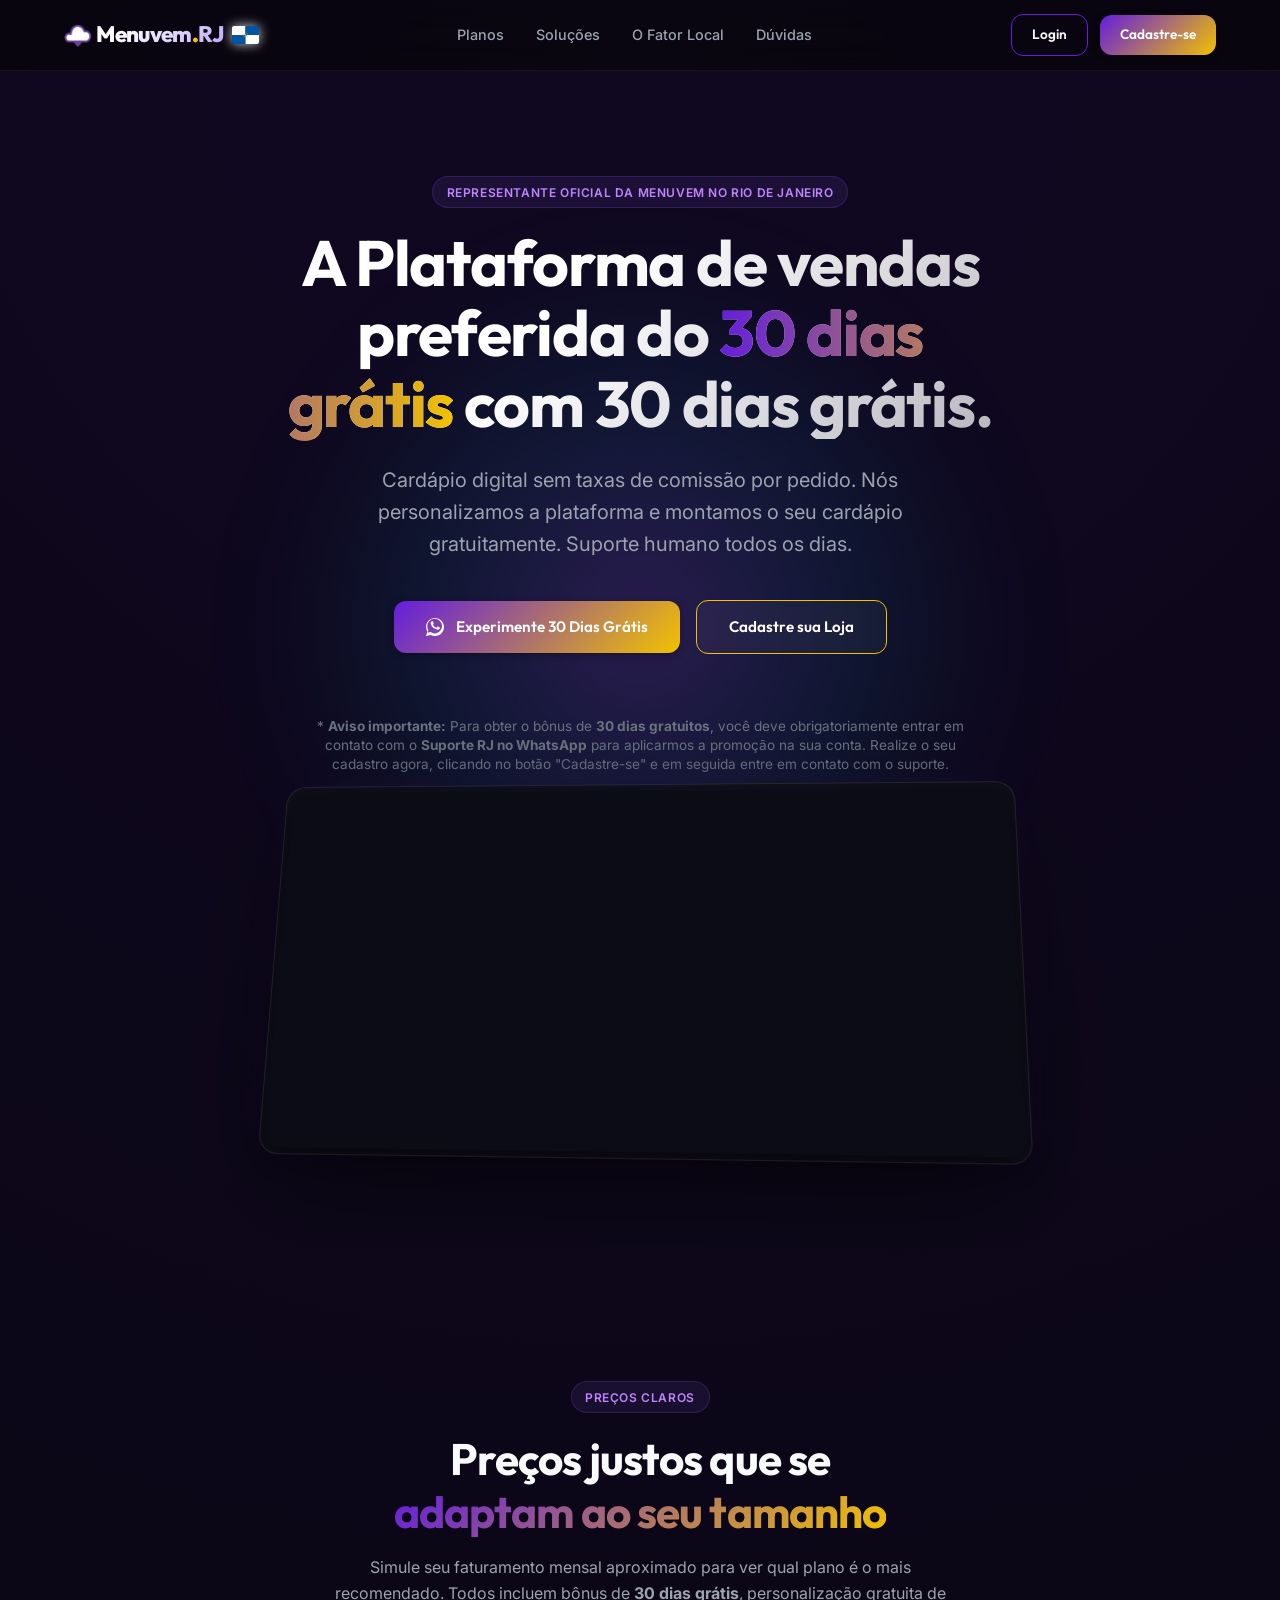
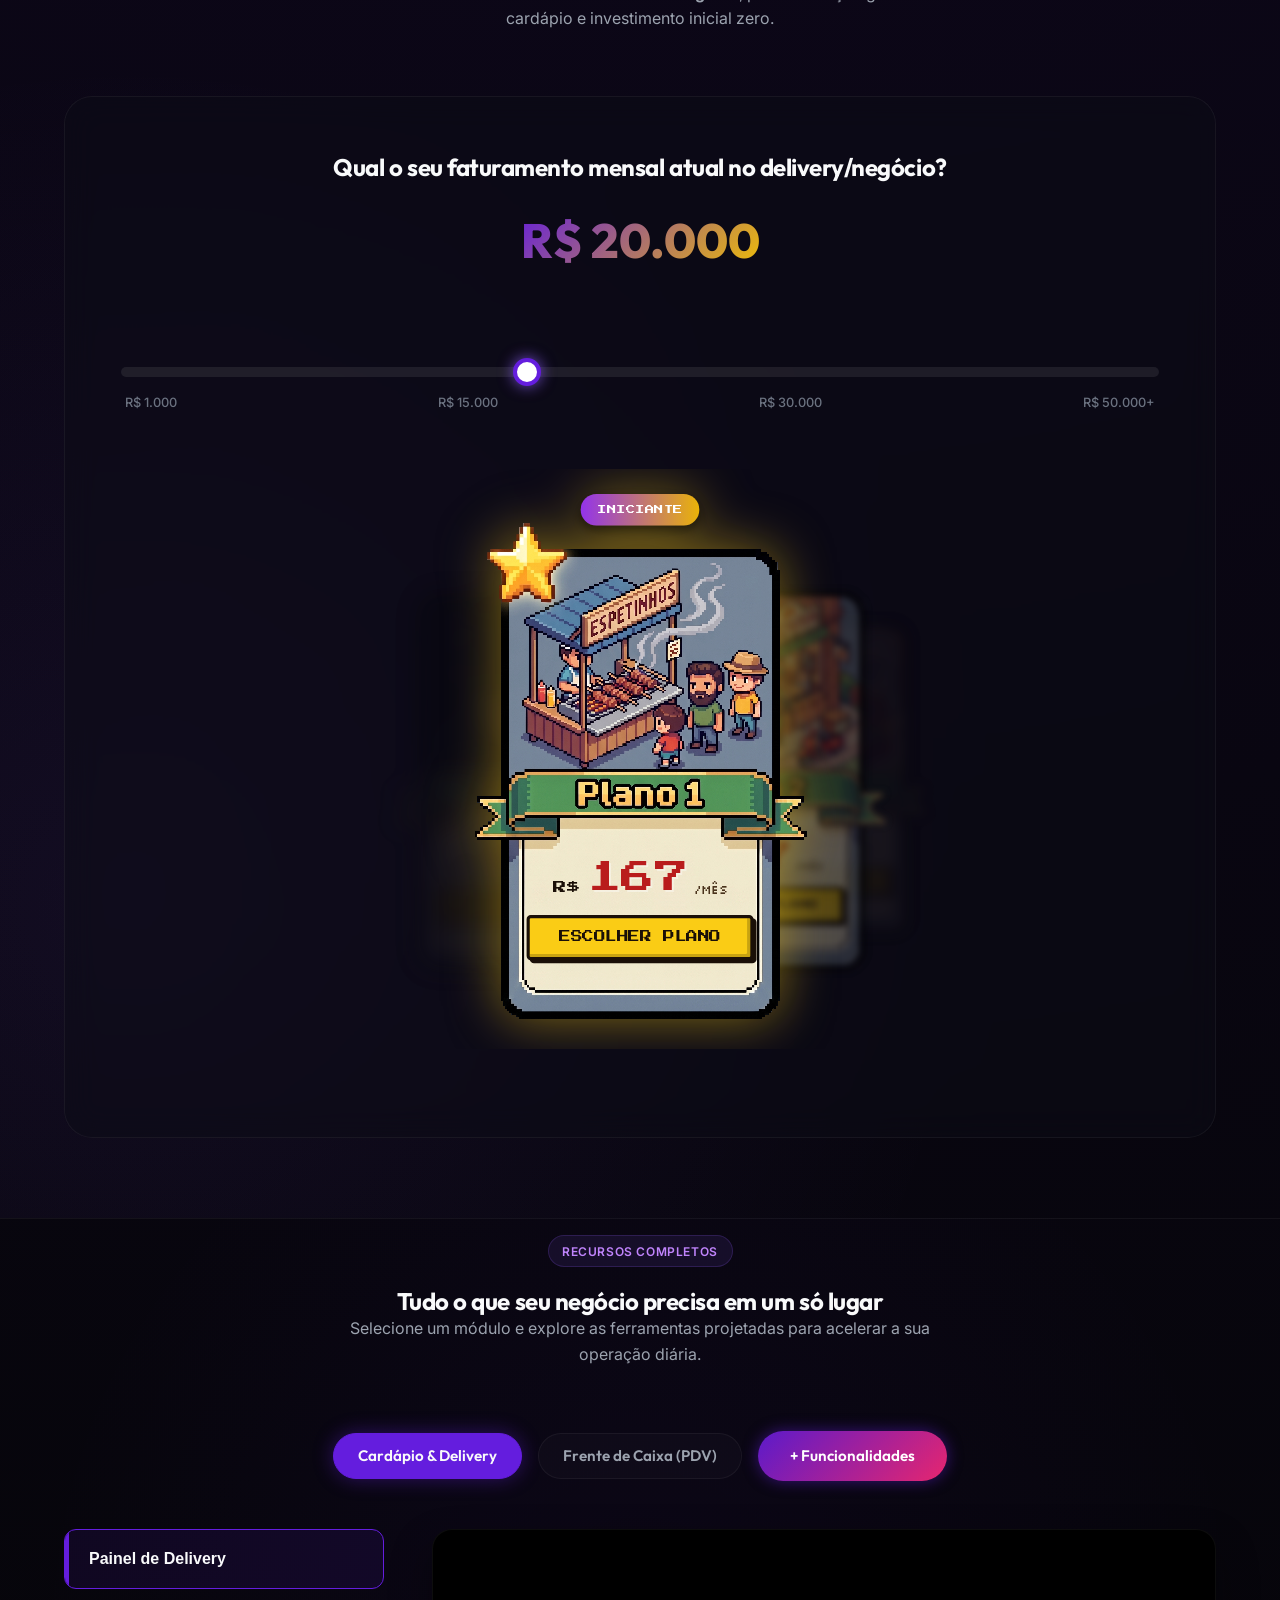
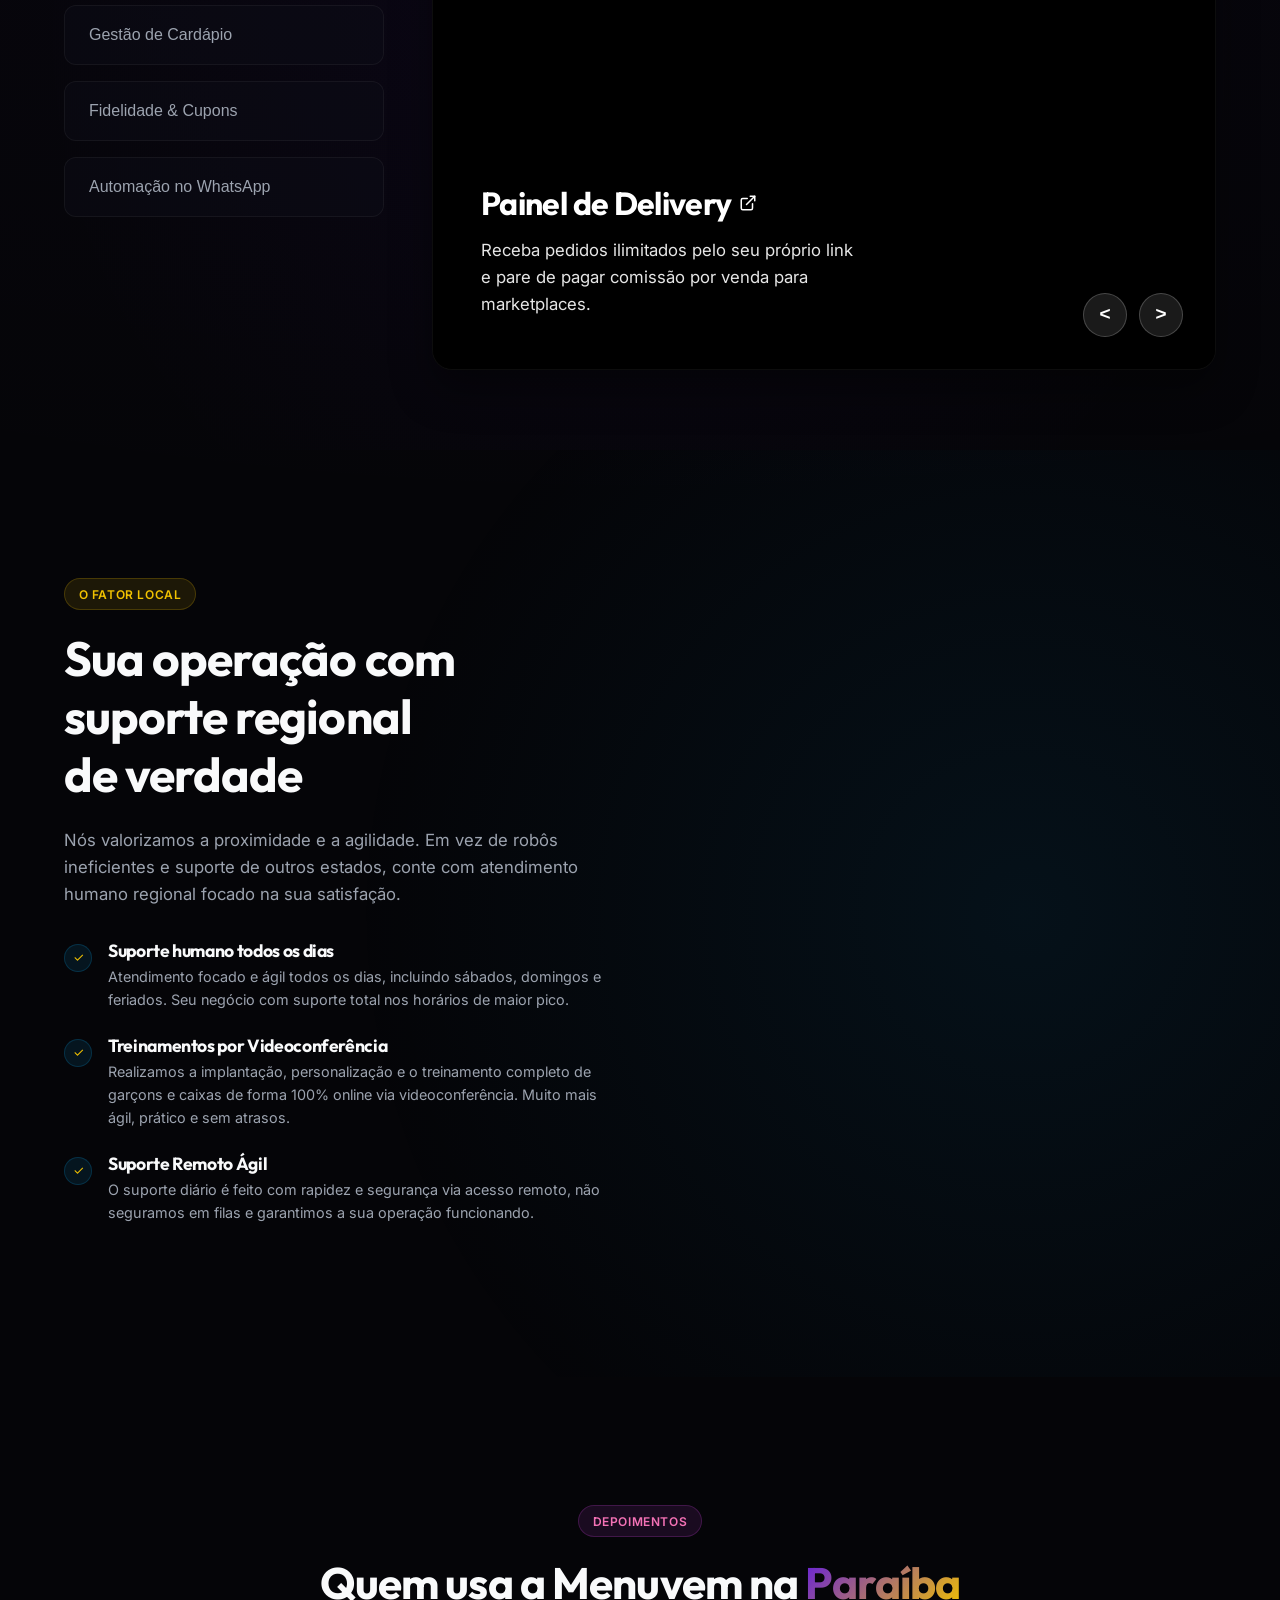
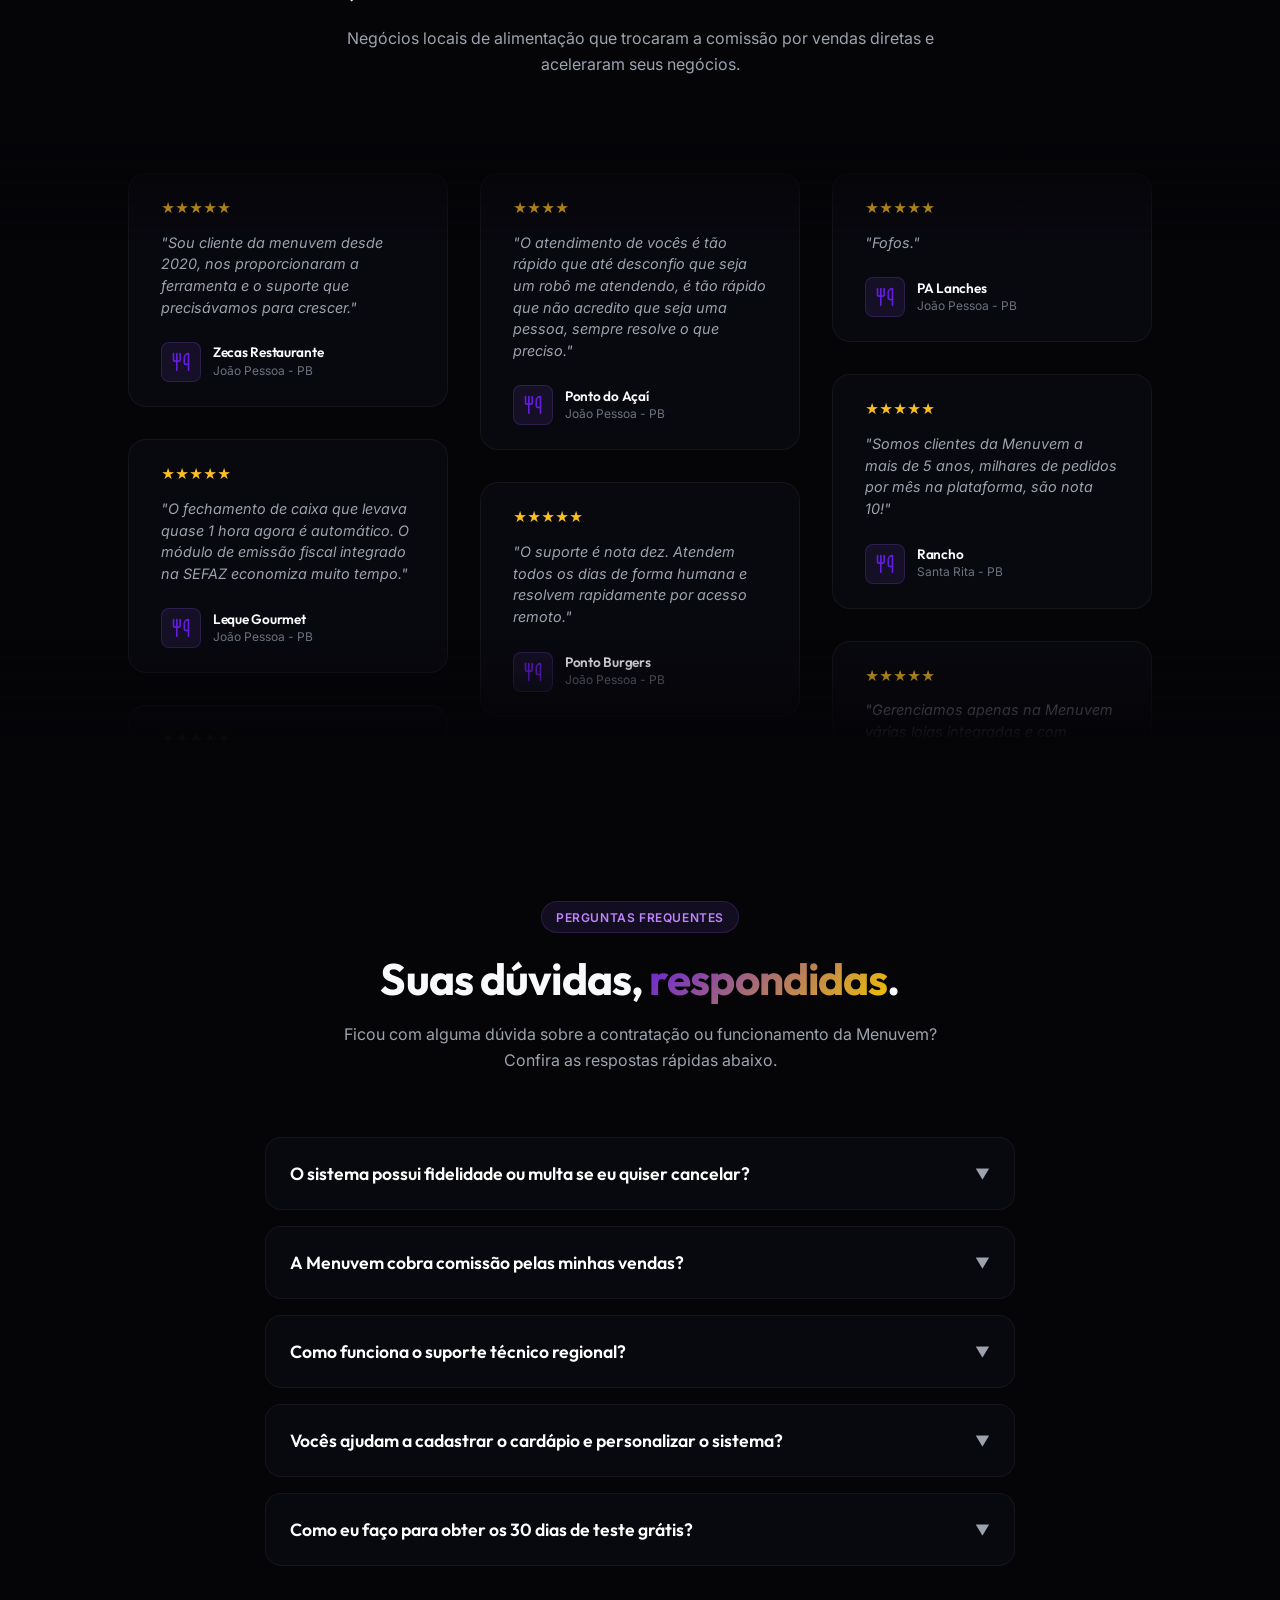
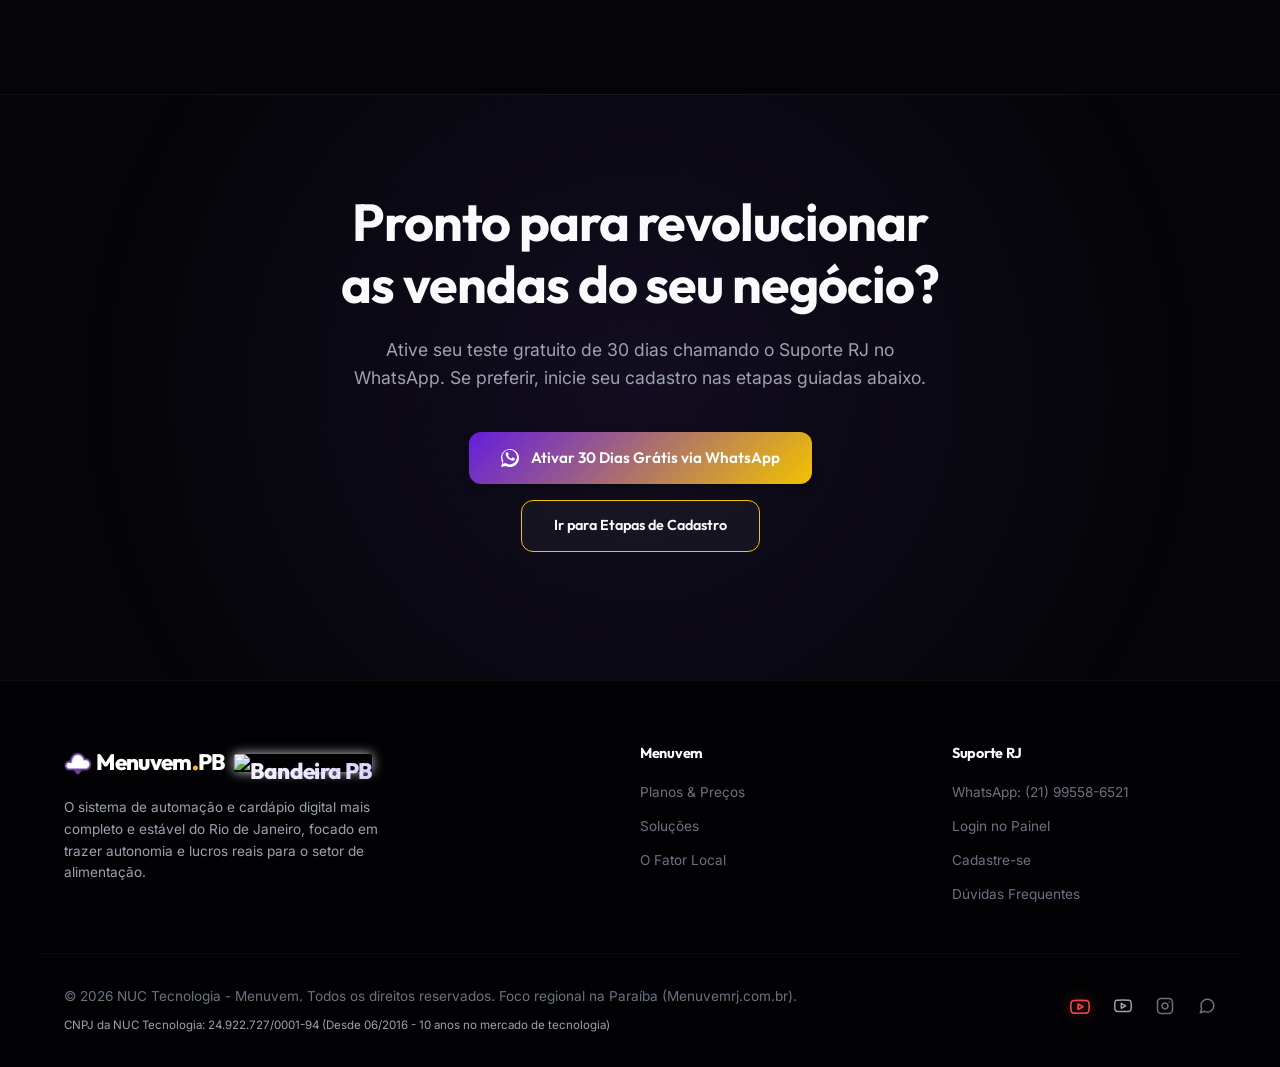
==== commit 8c52015e: "Add files via upload" ====
--- a/index.html
+++ b/index.html
@@ -1,32 +1,32 @@
-<!DOCTYPE html>
+﻿<!DOCTYPE html>
 <html lang="pt-BR">
 
 <head>
     <meta charset="UTF-8">
     <meta name="viewport" content="width=device-width, initial-scale=1.0">
     <meta name="description"
-        content="Menuvem PB - O sistema de gestão de pedidos e cardápio digital oficial da marca, agora com suporte regional dedicado e suporte humano todos os dias para João Pessoa e região.">
+        content="Menuvemrj - O sistema de gestão de pedidos e cardápio digital oficial da marca, agora com suporte regional dedicado e suporte humano todos os dias para João Pessoa e região.">
     <meta name="keywords"
         content="cardápio digital, gestor de pedidos, automação de restaurantes, paraíba, joão pessoa, campina grande, ifood, sistema para restaurantes, nfc-e paraíba">
 
     <!-- Open Graph / Facebook -->
     <meta property="og:type" content="website">
-    <meta property="og:url" content="https://menuvempb.com.br/">
-    <meta property="og:title" content="Menuvem PB | Cardápio Digital e Plataforma de Vendas">
+    <meta property="og:url" content="https://Menuvemrj.com.br/">
+    <meta property="og:title" content="Menuvemrj | Cardápio Digital e Plataforma de Vendas">
     <meta property="og:description"
         content="Aumente o faturamento do seu negócio na Paraíba com cardápio próprio sem comissão, personalização de cardápio inclusa, 30 dias grátis e suporte humano todos os dias.">
-    <meta property="og:image" content="https://menuvempb.com.br/img/menuvem-logo-simples.png">
+    <meta property="og:image" content="https://Menuvemrj.com.br/img/menuvem-logo-simples.png">
 
     <!-- Twitter -->
     <meta property="twitter:card" content="summary_large_image">
-    <meta property="twitter:url" content="https://menuvempb.com.br/">
-    <meta property="twitter:title" content="Menuvem PB | Cardápio Digital e Plataforma de Vendas">
+    <meta property="twitter:url" content="https://Menuvemrj.com.br/">
+    <meta property="twitter:title" content="Menuvemrj | Cardápio Digital e Plataforma de Vendas">
     <meta property="twitter:description"
         content="Aumente o faturamento do seu negócio na Paraíba com cardápio próprio sem comissão, personalização de cardápio inclusa, 30 dias grátis e suporte humano todos os dias.">
-    <meta property="twitter:image" content="https://menuvempb.com.br/img/menuvem-logo-simples.png">
+    <meta property="twitter:image" content="https://Menuvemrj.com.br/img/menuvem-logo-simples.png">
 
     <link rel="icon" type="image/png" href="img/menuvem-logo-simples.png">
-    <title>[Home] Cardápio Digital & Plataforma | Menuvem PB</title>
+    <title>[Home] Cardápio Digital & Plataforma | Menuvemrj</title>
 
     <!-- Stylesheet -->
     <link rel="stylesheet" href="css/style.css?v=4">
@@ -111,7 +111,7 @@
             </p>
 
             <div class="hero-ctas reveal delay-300">
-                <a href="https://wa.me/5521999998888?text=Ol%C3%A1!%20Gostaria%20de%20ativar%20meu%20b%C3%B4nus%20de%2030%20dias%20gr%C3%A1tis%20no%20sistema%20Menuvem."
+                <a href="https://wa.me/21995586521?text=Ol%C3%A1!%20Gostaria%20de%20ativar%20meu%20b%C3%B4nus%20de%2030%20dias%20gr%C3%A1tis%20no%20sistema%20Menuvem."
                     target="_blank" class="btn btn-primary" id="hero-btn-primary">
                     <svg xmlns="http://www.w3.org/2000/svg" width="18" height="18" viewBox="0 0 24 24"
                         fill="currentColor" style="margin-right: 0.25rem;">
@@ -137,9 +137,9 @@
             <!-- Dashboard Mockup Frame (Framer Style) -->
             <div class="hero-visual-wrapper reveal delay-400">
                 <div class="hero-mockup">
-                    <video class="desktop-video" src="https://menuvempb.com.br/media/menuvempb-video-pedidos-delivery-02-desktop.mp4" autoplay
+                    <video class="desktop-video" src="https://Menuvemrj.com.br/media/Menuvemrj-video-pedidos-delivery-02-desktop.mp4" autoplay
                         loop muted playsinline disablePictureInPicture preload="metadata"></video>
-                    <video class="mobile-video" src="https://menuvempb.com.br/media/menuvempb-videofront-painel-mobile.mp4" autoplay loop muted
+                    <video class="mobile-video" src="https://Menuvemrj.com.br/media/Menuvemrj-videofront-painel-mobile.mp4" autoplay loop muted
                         playsinline disablePictureInPicture preload="metadata"></video>
                 </div>
             </div>
@@ -327,7 +327,7 @@
                             <div class="menuvem-carousel-track">
                                 <div class="menuvem-card active">
                                     <div class="menuvem-card-bg">
-                                        <video src="media/menuvempb-video-pedido-delivery.mp4" autoplay loop muted
+                                        <video src="media/Menuvemrj-video-pedido-delivery.mp4" autoplay loop muted
                                             playsinline disablePictureInPicture
                                             style="width: 100%; height: 100%; object-fit: cover; position: absolute; inset: 0;"></video>
                                     </div>
@@ -350,7 +350,7 @@
                                 </div>
                                 <div class="menuvem-card">
                                     <div class="menuvem-card-bg">
-                                        <video src="media/menuvempb-video-cardapio-exemplo.mp4" autoplay loop muted
+                                        <video src="media/Menuvemrj-video-cardapio-exemplo.mp4" autoplay loop muted
                                             playsinline disablePictureInPicture
                                             style="width: 100%; height: 100%; object-fit: cover; position: absolute; inset: 0;"></video>
                                     </div>
@@ -374,7 +374,7 @@
                                 </div>
                                 <div class="menuvem-card">
                                     <div class="menuvem-card-bg">
-                                        <video src="media/menuvempb-video-cupons-fidelidade.mp4" autoplay loop muted
+                                        <video src="media/Menuvemrj-video-cupons-fidelidade.mp4" autoplay loop muted
                                             playsinline disablePictureInPicture
                                             style="width: 100%; height: 100%; object-fit: cover; position: absolute; inset: 0;"></video>
                                     </div>
@@ -397,7 +397,7 @@
                                 </div>
                                 <div class="menuvem-card">
                                     <div class="menuvem-card-bg">
-                                        <video src="media/menuvempb-video-whatsapp-api.mp4" autoplay loop muted
+                                        <video src="media/Menuvemrj-video-whatsapp-api.mp4" autoplay loop muted
                                             playsinline disablePictureInPicture
                                             style="width: 100%; height: 100%; object-fit: cover; position: absolute; inset: 0;"></video>
                                     </div>
@@ -440,7 +440,7 @@
                             <div class="menuvem-carousel-track">
                                 <div class="menuvem-card active">
                                     <div class="menuvem-card-bg">
-                                        <video src="media/menuvempb-video-lancamentoPDV.mp4" autoplay loop muted
+                                        <video src="media/Menuvemrj-video-lancamentoPDV.mp4" autoplay loop muted
                                             playsinline disablePictureInPicture
                                             style="width: 100%; height: 100%; object-fit: cover; position: absolute; inset: 0;"></video>
                                     </div>
@@ -463,7 +463,7 @@
                                 </div>
                                 <div class="menuvem-card">
                                     <div class="menuvem-card-bg">
-                                        <video src="media/menuvempb-video-pagamento-mesa.mp4" autoplay loop muted
+                                        <video src="media/Menuvemrj-video-pagamento-mesa.mp4" autoplay loop muted
                                             playsinline disablePictureInPicture
                                             style="width: 100%; height: 100%; object-fit: cover; position: absolute; inset: 0;"></video>
                                     </div>
@@ -486,7 +486,7 @@
                                 </div>
                                 <div class="menuvem-card">
                                     <div class="menuvem-card-bg">
-                                        <video src="media/menuvempb-video-setores.mp4" autoplay loop muted playsinline
+                                        <video src="media/Menuvemrj-video-setores.mp4" autoplay loop muted playsinline
                                             disablePictureInPicture
                                             style="width: 100%; height: 100%; object-fit: cover; position: absolute; inset: 0;"></video>
                                     </div>
@@ -511,7 +511,7 @@
                                 </div>
                                 <div class="menuvem-card">
                                     <div class="menuvem-card-bg">
-                                        <video src="media/menuvempb-video-pedido-delivery.mp4" autoplay loop muted
+                                        <video src="media/Menuvemrj-video-pedido-delivery.mp4" autoplay loop muted
                                             playsinline disablePictureInPicture
                                             style="width: 100%; height: 100%; object-fit: cover; position: absolute; inset: 0;"></video>
                                     </div>
@@ -1069,7 +1069,7 @@
                         <span class="faq-icon">▼</span>
                     </button>
                     <div class="faq-answer">
-                        <p>Sim! Na Menuvem PB você não precisa de investimento inicial (R$ 0). Nós personalizamos a
+                        <p>Sim! Na Menuvemrj você não precisa de investimento inicial (R$ 0). Nós personalizamos a
                             plataforma e
                             montamos todo o seu cardápio e treinamos a sua equipe de forma 100% gratuita para você
                             começar a operar sem
@@ -1088,7 +1088,7 @@
                     </button>
                     <div class="faq-answer">
                         <p>Para obter o bônus de 30 dias de gratuidade, você deve obrigatoriamente entrar em contato com
-                            o <strong>Suporte PB no WhatsApp (83) 9 8855-9423</strong> para aplicarmos o bônus logo após
+                            o <strong>Suporte RJ no WhatsApp (21) 99558-6521</strong> para aplicarmos o bônus logo após
                             criar o cadastro da sua loja. Se você
                             quiser ajuda para criar a sua conta, clique em "Cadastre-se" no topo para ver as 3 etapas de
                             cadastro e ativação do seu bônus de forma simples. Ou solicite ajuda no nosso canal de
@@ -1103,12 +1103,12 @@
     <section class="section cta-final">
         <div class="container cta-final-box reveal">
             <h2>Pronto para revolucionar as vendas do seu negócio?</h2>
-            <p>Ative seu teste gratuito de 30 dias chamando o Suporte PB no WhatsApp. Se preferir, inicie seu cadastro
+            <p>Ative seu teste gratuito de 30 dias chamando o Suporte RJ no WhatsApp. Se preferir, inicie seu cadastro
                 nas etapas guiadas abaixo.</p>
 
             <div
                 style="display:flex; flex-direction:column; gap:1rem; align-items:center; justify-content:center; margin-bottom:2rem;">
-                <a href="https://wa.me/5583988559423?text=Ol%C3%A1!%20Gostaria%20de%20ativar%20meu%20b%C3%B4nus%20de%2030%20dias%20gr%C3%A1tis%20no%20sistema%20Menuvem."
+                <a href="https://wa.me/21995586521?text=Ol%C3%A1!%20Gostaria%20de%20ativar%20meu%20b%C3%B4nus%20de%2030%20dias%20gr%C3%A1tis%20no%20sistema%20Menuvem."
                     target="_blank" class="btn btn-primary" id="cta-btn-final">
                     <svg xmlns="http://www.w3.org/2000/svg" width="18" height="18" viewBox="0 0 24 24"
                         fill="currentColor" style="margin-right: 0.25rem;">
@@ -1133,11 +1133,11 @@
                     <img src="img/menuvem-logo-simples.png" alt="Logo" height="24" style="margin-right: 4px;"
                         loading="lazy">
                     <span class="logo-text" style="display:flex; align-items:center;">Menuvem<span
-                            class="logo-dot">.</span>PB<img src="img/bandeiradaparaiba.png" alt="Bandeira PB"
+                            class="logo-dot">.</span>PB<img src="img/bandeiradaRio de Janeiro.png" alt="Bandeira PB"
                             height="18"
                             style="margin-left: 8px; border-radius:2px; box-shadow: 0 0 12px rgba(255, 255, 255, 0.8);"></span>
                 </a>
-                <p>O sistema de automação e cardápio digital mais completo e estável do Nordeste, focado em trazer
+                <p>O sistema de automação e cardápio digital mais completo e estável do Rio de Janeiro, focado em trazer
                     autonomia e lucros reais para o setor de alimentação.</p>
             </div>
 
@@ -1151,10 +1151,10 @@
             </div>
 
             <div class="footer-links">
-                <h4>Suporte PB</h4>
+                <h4>Suporte RJ</h4>
                 <ul>
-                    <li><a href="https://wa.me/5583988559423?text=Ol%C3%A1!%20Preciso%20de%20suporte%20no%20sistema%20Menuvem."
-                            target="_blank">WhatsApp: (83) 9 8855-9423</a></li>
+                    <li><a href="https://wa.me/21995586521?text=Ol%C3%A1!%20Preciso%20de%20suporte%20no%20sistema%20Menuvem."
+                            target="_blank">WhatsApp: (21) 99558-6521</a></li>
                     <li><a href="https://painel.menuvem.com.br" target="_blank">Login no Painel</a></li>
                     <li><a href="cadastro-etapas.html">Cadastre-se</a></li>
                     <li><a href="#faq">Dúvidas Frequentes</a></li>
@@ -1166,7 +1166,7 @@
             <div>
                 &copy; 2026 <a href="https://nuctecnologia.com.br" target="_blank">NUC Tecnologia</a> - <a
                     href="https://menuvem.com.br" target="_blank">Menuvem</a>. Todos os direitos reservados. Foco
-                regional na Paraíba (menuvempb.com.br).<br>
+                regional na Paraíba (Menuvemrj.com.br).<br>
                 <span style="font-size: 0.85em; color: #a1a1aa; display: block; margin-top: 0.5rem;">CNPJ da NUC
                     Tecnologia: 24.922.727/0001-94 (Desde 06/2016 - 10 anos no mercado de tecnologia)</span>
             </div>
@@ -1191,7 +1191,7 @@
                         <polygon points="9.75 15.02 15.5 11.75 9.75 8.48 9.75 15.02"></polygon>
                     </svg>
                 </a>
-                <a href="https://www.instagram.com/menuvem.pb/" target="_blank" aria-label="Instagram">
+                <a href="https://www.instagram.com/Menuvemrj/" target="_blank" aria-label="Instagram">
                     <svg xmlns="http://www.w3.org/2000/svg" width="18" height="18" viewBox="0 0 24 24" fill="none"
                         stroke="currentColor" stroke-width="2" stroke-linecap="round" stroke-linejoin="round">
                         <rect x="2" y="2" width="20" height="20" rx="5" ry="5"></rect>
@@ -1199,7 +1199,7 @@
                         <line x1="17.5" y1="6.5" x2="17.51" y2="6.5"></line>
                     </svg>
                 </a>
-                <a href="https://wa.me/5583988559423?text=Ol%C3%A1!%20Preciso%20de%20suporte%20no%20sistema%20Menuvem."
+                <a href="https://wa.me/21995586521?text=Ol%C3%A1!%20Preciso%20de%20suporte%20no%20sistema%20Menuvem."
                     target="_blank" aria-label="WhatsApp">
                     <svg xmlns="http://www.w3.org/2000/svg" width="18" height="18" viewBox="0 0 24 24" fill="none"
                         stroke="currentColor" stroke-width="2" stroke-linecap="round" stroke-linejoin="round">
@@ -1269,4 +1269,4 @@
 </body>
 
 
-</html>+</html>
--- a/css/style.css
+++ b/css/style.css
@@ -1,4 +1,4 @@
-@import url('https://fonts.googleapis.com/css2?family=Inter:wght@300;400;500;600;700&family=Outfit:wght@400;500;600;700;800&family=Press+Start+2P&family=Silkscreen:wght@400;700&display=swap');
+﻿@import url('https://fonts.googleapis.com/css2?family=Inter:wght@300;400;500;600;700&family=Outfit:wght@400;500;600;700;800&family=Press+Start+2P&family=Silkscreen:wght@400;700&display=swap');
 
 /* --- Reset & Base --- */
 *, *::before, *::after {
@@ -2202,3 +2202,4 @@
     0% { box-shadow: 0 0 10px rgba(100, 29, 222, 0.4); }
     100% { box-shadow: 0 0 25px rgba(255, 42, 122, 0.7); }
 }
+
--- a/css/site.css
+++ b/css/site.css
@@ -55,3 +55,4 @@
         display: block;
     }
 }
+
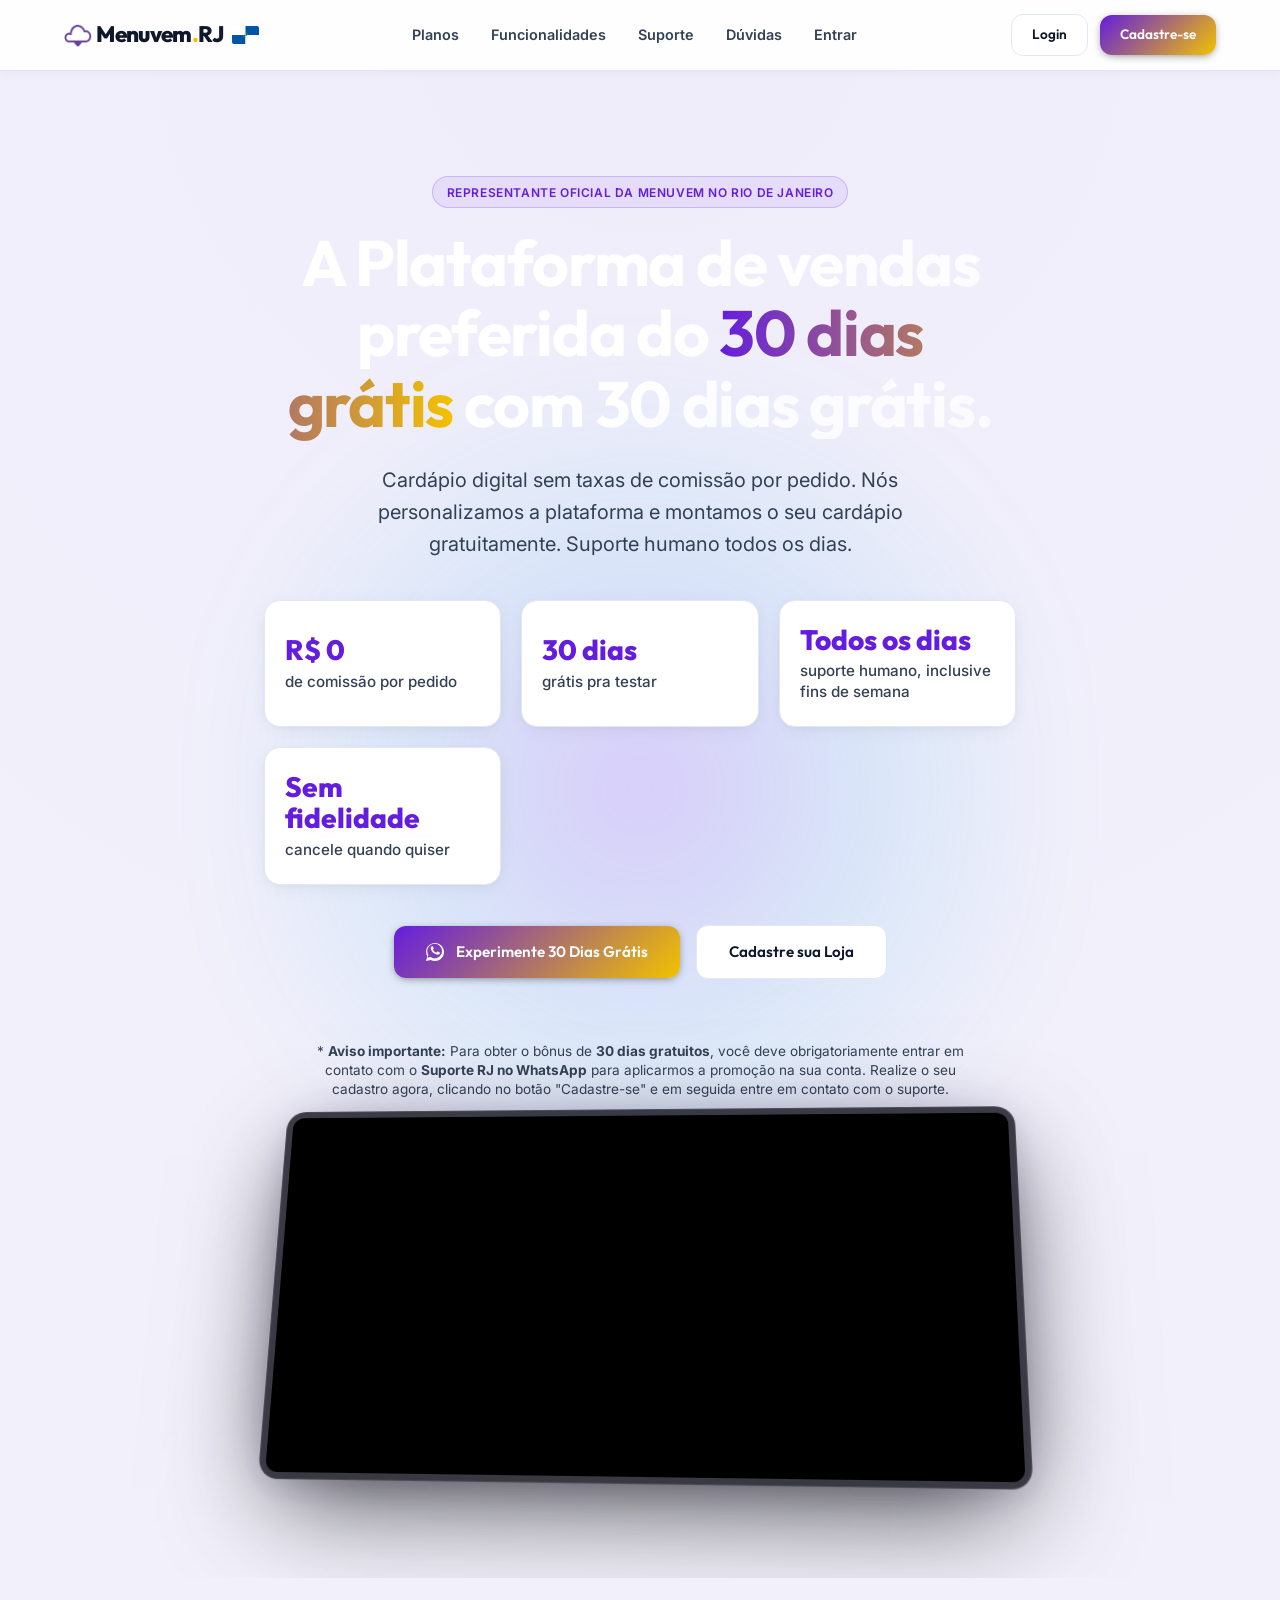
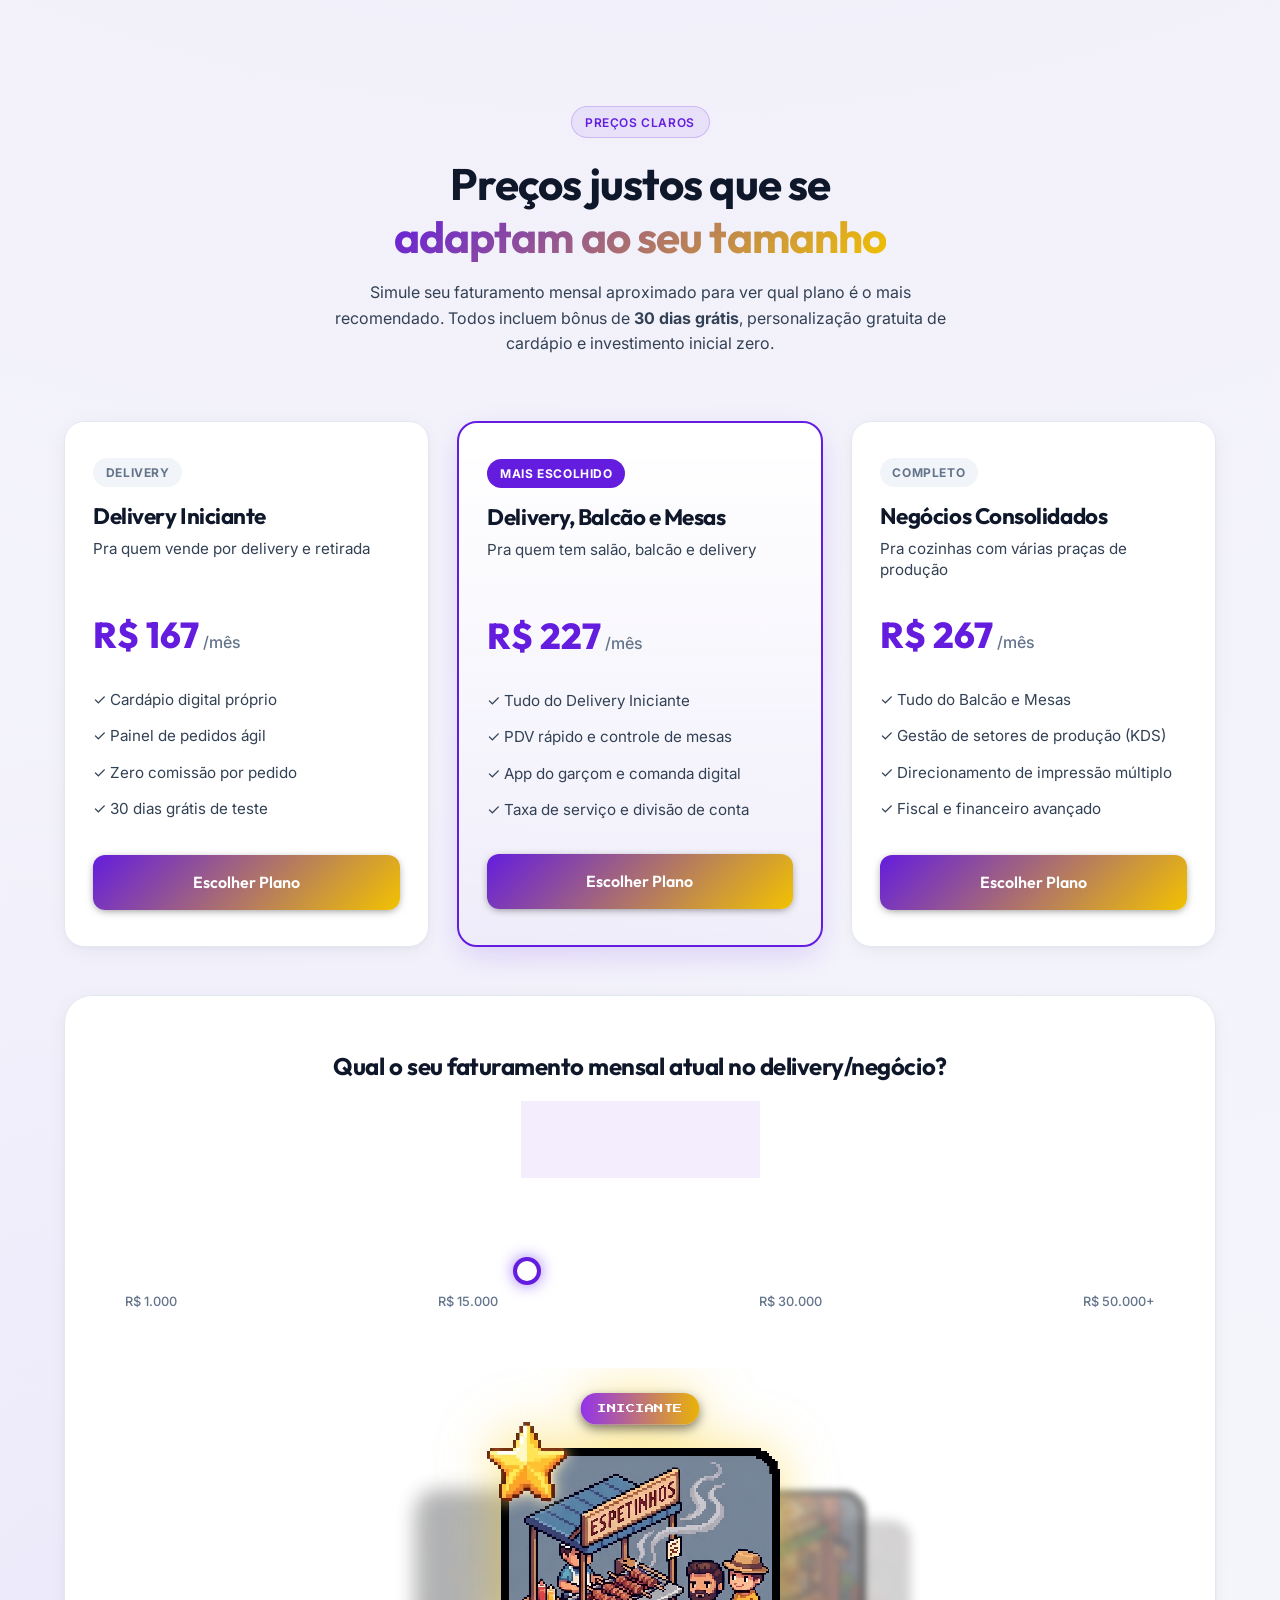
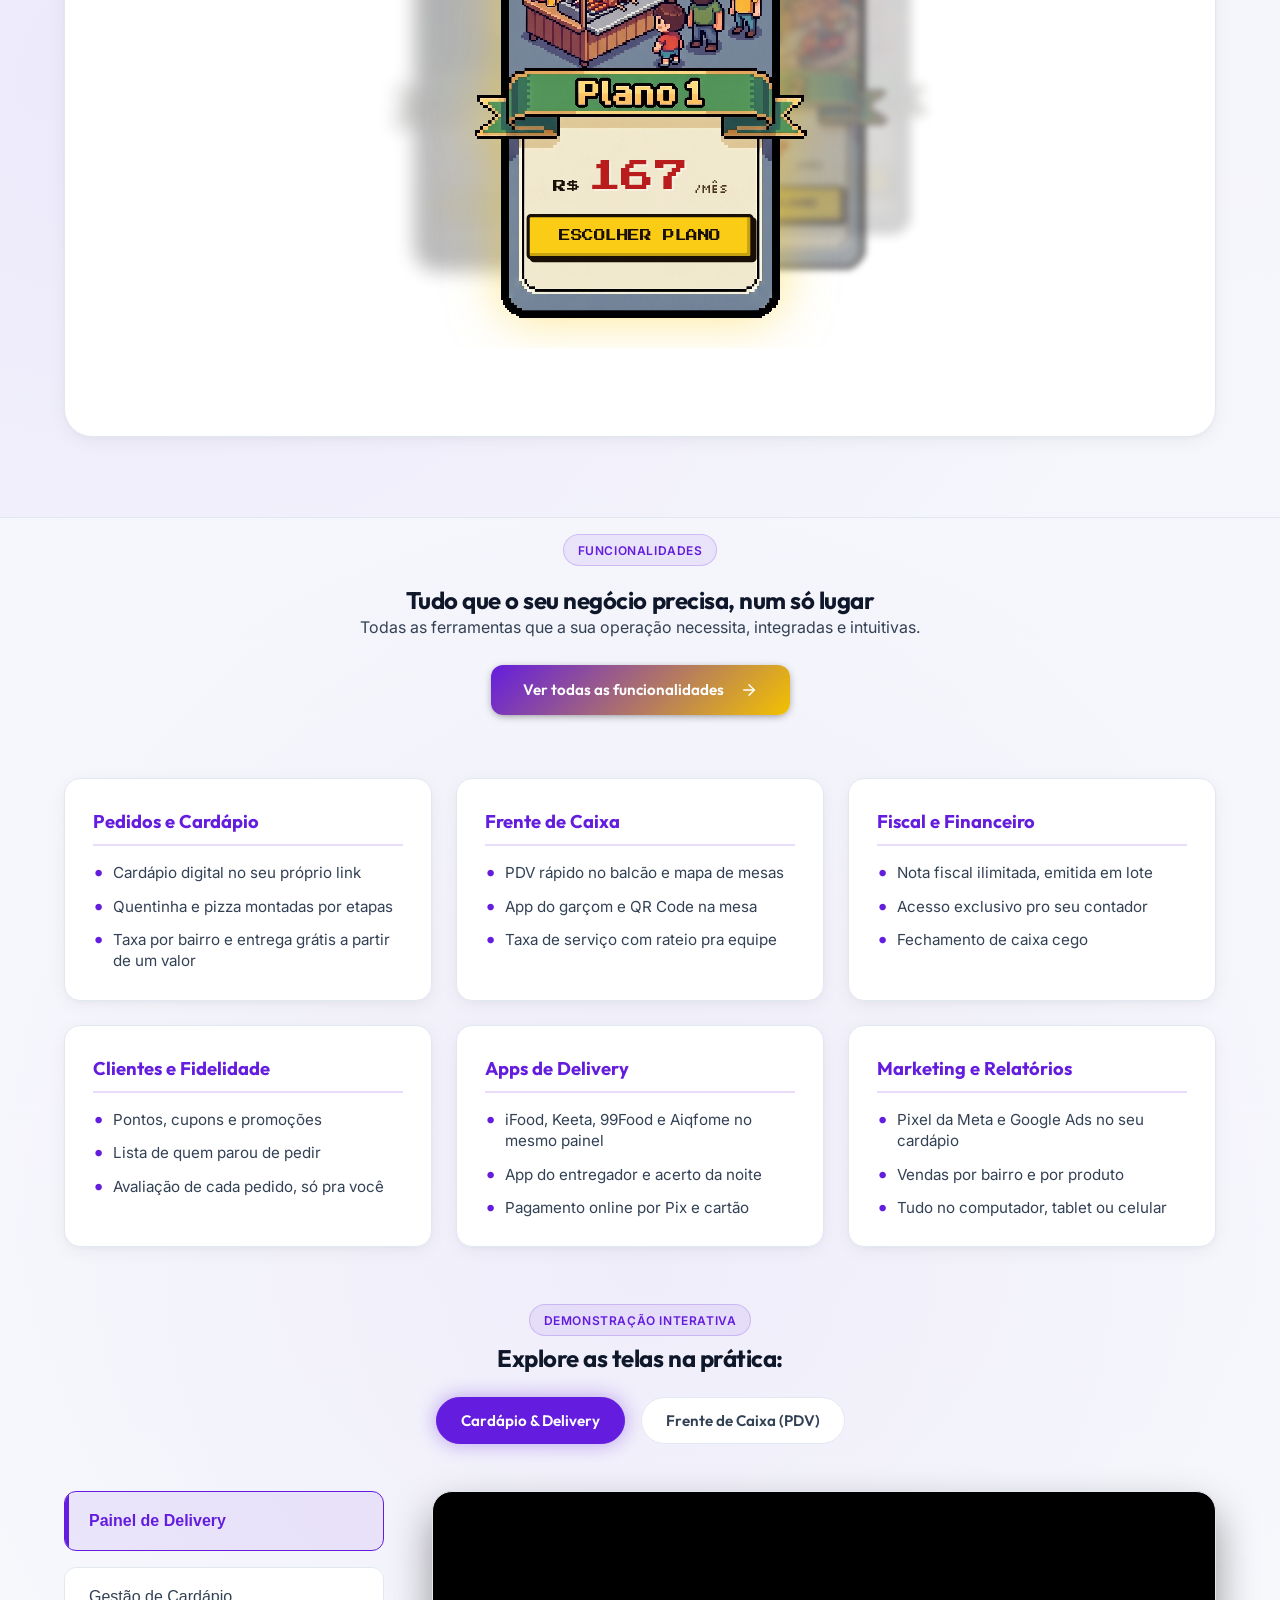
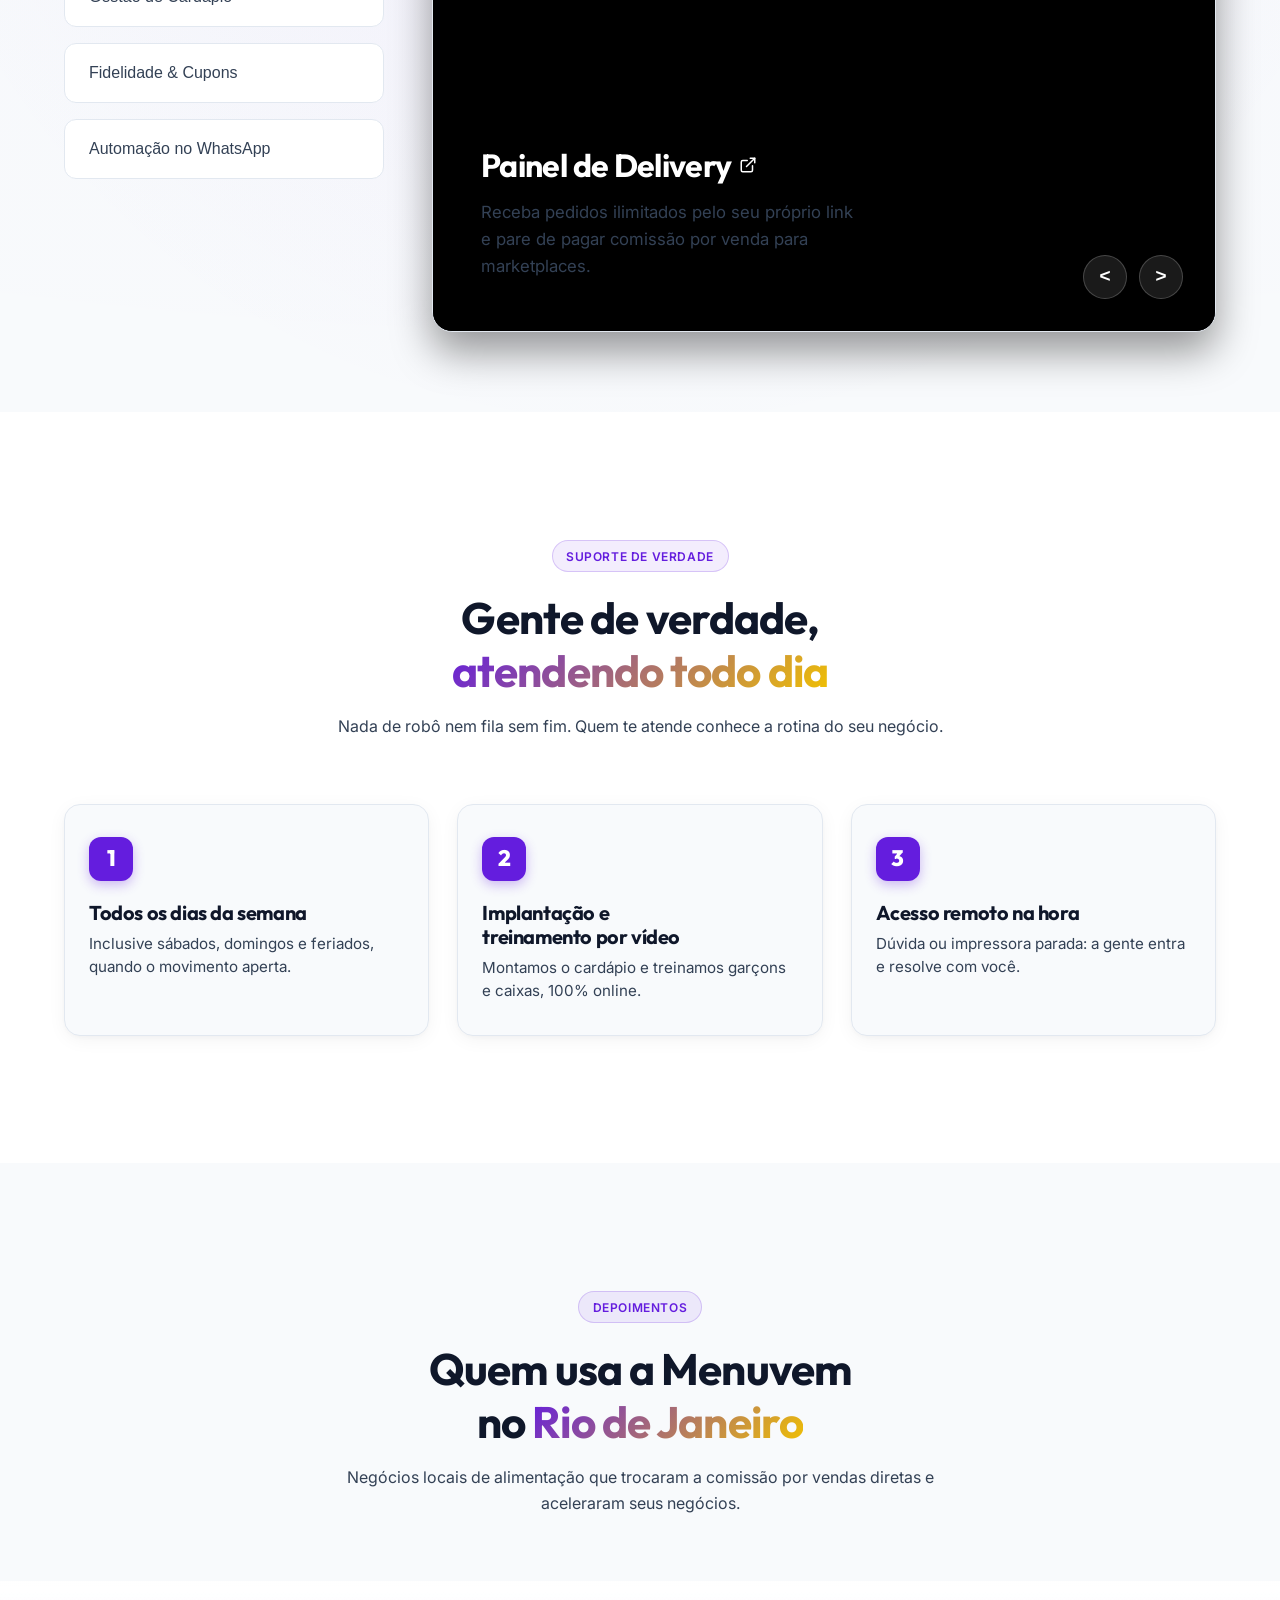
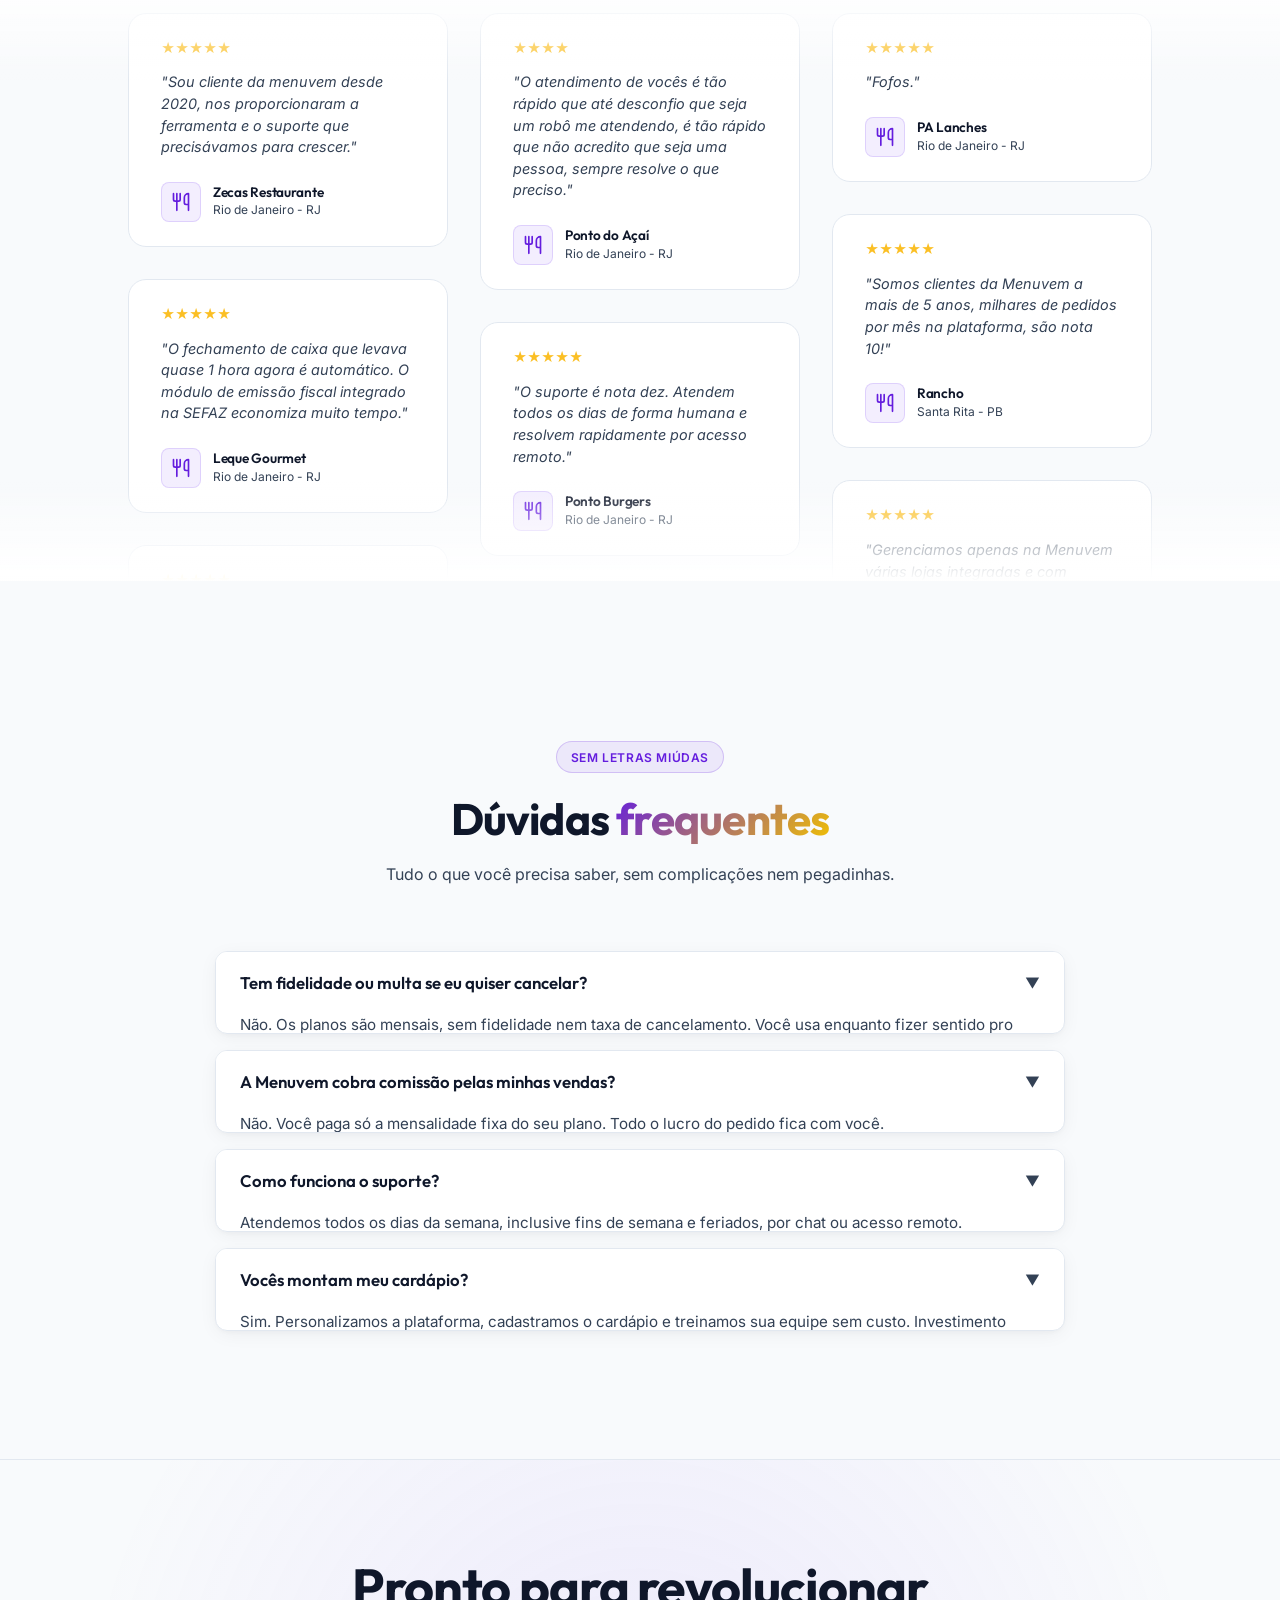
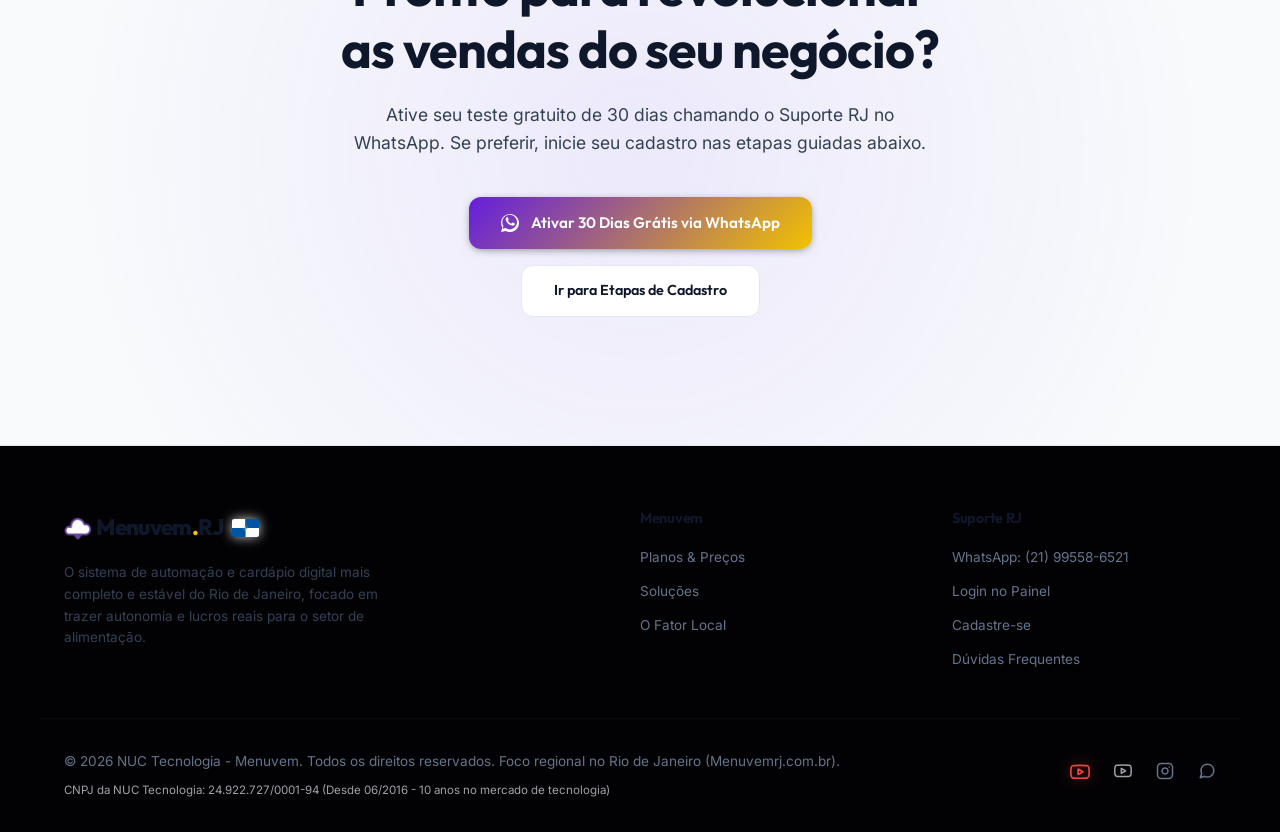
==== commit b0d36979: "Add files via upload" ====
--- a/index.html
+++ b/index.html
@@ -1,20 +1,20 @@
-﻿<!DOCTYPE html>
+<!DOCTYPE html>
 <html lang="pt-BR">
 
 <head>
     <meta charset="UTF-8">
     <meta name="viewport" content="width=device-width, initial-scale=1.0">
     <meta name="description"
-        content="Menuvemrj - O sistema de gestão de pedidos e cardápio digital oficial da marca, agora com suporte regional dedicado e suporte humano todos os dias para João Pessoa e região.">
+        content="Menuvemrj - O sistema de gestão de pedidos e cardápio digital oficial da marca, agora com suporte regional dedicado e suporte humano todos os dias para Rio de Janeiro e região.">
     <meta name="keywords"
-        content="cardápio digital, gestor de pedidos, automação de restaurantes, paraíba, joão pessoa, campina grande, ifood, sistema para restaurantes, nfc-e paraíba">
+        content="cardápio digital, gestor de pedidos, automação de restaurantes, rio de janeiro, rj, ifood, sistema para restaurantes, nfc-e rio de janeiro">
 
     <!-- Open Graph / Facebook -->
     <meta property="og:type" content="website">
     <meta property="og:url" content="https://Menuvemrj.com.br/">
     <meta property="og:title" content="Menuvemrj | Cardápio Digital e Plataforma de Vendas">
     <meta property="og:description"
-        content="Aumente o faturamento do seu negócio na Paraíba com cardápio próprio sem comissão, personalização de cardápio inclusa, 30 dias grátis e suporte humano todos os dias.">
+        content="Aumente o faturamento do seu negócio no Rio de Janeiro com cardápio próprio sem comissão, personalização de cardápio inclusa, 30 dias grátis e suporte humano todos os dias.">
     <meta property="og:image" content="https://Menuvemrj.com.br/img/menuvem-logo-simples.png">
 
     <!-- Twitter -->
@@ -22,7 +22,7 @@
     <meta property="twitter:url" content="https://Menuvemrj.com.br/">
     <meta property="twitter:title" content="Menuvemrj | Cardápio Digital e Plataforma de Vendas">
     <meta property="twitter:description"
-        content="Aumente o faturamento do seu negócio na Paraíba com cardápio próprio sem comissão, personalização de cardápio inclusa, 30 dias grátis e suporte humano todos os dias.">
+        content="Aumente o faturamento do seu negócio no Rio de Janeiro com cardápio próprio sem comissão, personalização de cardápio inclusa, 30 dias grátis e suporte humano todos os dias.">
     <meta property="twitter:image" content="https://Menuvemrj.com.br/img/menuvem-logo-simples.png">
 
     <link rel="icon" type="image/png" href="img/menuvem-logo-simples.png">
@@ -56,11 +56,12 @@
 
             <nav>
                 <ul class="nav-links">
-                    <li><a href="#planos">Planos</a></li>
-                    <li><a href="#funcionalidades">Soluções</a></li>
-                    <li><a href="#fator-local">O Fator Local</a></li>
-                    <li><a href="#faq">Dúvidas</a></li>
-                </ul>
+    <li><a href="#planos">Planos</a></li>
+    <li><a href="#funcionalidades">Funcionalidades</a></li>
+    <li><a href="#suporte">Suporte</a></li>
+    <li><a href="#duvidas">Dúvidas</a></li>
+    <li><a href="https://painel.menuvem.com.br/" target="_blank" rel="noopener">Entrar</a></li>
+</ul>
             </nav>
 
             <div class="nav-cta">
@@ -87,11 +88,11 @@
     <div class="mobile-menu">
         <ul class="mobile-menu-links">
             <li><a href="#planos">Planos</a></li>
-            <li><a href="#funcionalidades">Soluções</a></li>
-            <li><a href="#fator-local">O Fator Local</a></li>
-            <li><a href="#faq">Dúvidas</a></li>
-            <li><a href="https://painel.menuvem.com.br" target="_blank" class="btn btn-secondary"
-                    style="padding: 0.75rem 2rem; border-color: var(--primary); color: white;">Login</a></li>
+            <li><a href="#funcionalidades">Funcionalidades</a></li>
+            <li><a href="#suporte">Suporte</a></li>
+            <li><a href="#duvidas">Dúvidas</a></li>
+            <li><a href="https://painel.menuvem.com.br/" target="_blank" rel="noopener" class="btn btn-secondary"
+                    style="padding: 0.75rem 2rem;">Entrar</a></li>
             <li><a href="cadastro-etapas.html" class="btn btn-primary" style="padding: 0.75rem 2rem;">Cadastre-se</a>
             </li>
         </ul>
@@ -110,6 +111,26 @@
                 cardápio gratuitamente. Suporte humano todos os dias.
             </p>
 
+            <!-- 4 Destaques Principais -->
+            <div class="hero-highlights-grid reveal delay-250">
+                <div class="hero-highlight-card">
+                    <div class="highlight-val">R$ 0</div>
+                    <div class="highlight-txt">de comissão por pedido</div>
+                </div>
+                <div class="hero-highlight-card">
+                    <div class="highlight-val">30 dias</div>
+                    <div class="highlight-txt">grátis pra testar</div>
+                </div>
+                <div class="hero-highlight-card">
+                    <div class="highlight-val">Todos os dias</div>
+                    <div class="highlight-txt">suporte humano, inclusive fins de semana</div>
+                </div>
+                <div class="hero-highlight-card">
+                    <div class="highlight-val">Sem fidelidade</div>
+                    <div class="highlight-txt">cancele quando quiser</div>
+                </div>
+            </div>
+
             <div class="hero-ctas reveal delay-300">
                 <a href="https://wa.me/21995586521?text=Ol%C3%A1!%20Gostaria%20de%20ativar%20meu%20b%C3%B4nus%20de%2030%20dias%20gr%C3%A1tis%20no%20sistema%20Menuvem."
                     target="_blank" class="btn btn-primary" id="hero-btn-primary">
@@ -121,7 +142,7 @@
                     Experimente 30 Dias Grátis
                 </a>
                 <a href="cadastro-etapas.html" class="btn btn-secondary"
-                    style="border-color: var(--secondary); color: white;">
+                    style="border-color: var(--secondary);">
                     Cadastre sua Loja
                 </a>
             </div>
@@ -156,6 +177,51 @@
                     bônus de <strong>30 dias grátis</strong>, personalização gratuita de cardápio e investimento inicial
                     zero.
                 </p>
+            </div>
+
+            <!-- Seleção Clara dos Planos -->
+            <div class="plans-selection-grid reveal delay-100">
+                <div class="plan-select-card">
+                    <span class="plan-badge">Delivery</span>
+                    <h3 class="plan-title">Delivery Iniciante</h3>
+                    <p class="plan-subtitle">Pra quem vende por delivery e retirada</p>
+                    <div class="plan-price">R$ 167<span>/mês</span></div>
+                    <ul class="plan-features-list">
+                        <li>✓ Cardápio digital próprio</li>
+                        <li>✓ Painel de pedidos ágil</li>
+                        <li>✓ Zero comissão por pedido</li>
+                        <li>✓ 30 dias grátis de teste</li>
+                    </ul>
+                    <a href="planos.html?plano=1" class="btn btn-primary plan-btn">Escolher Plano</a>
+                </div>
+
+                <div class="plan-select-card featured">
+                    <span class="plan-badge featured-badge">Mais Escolhido</span>
+                    <h3 class="plan-title">Delivery, Balcão e Mesas</h3>
+                    <p class="plan-subtitle">Pra quem tem salão, balcão e delivery</p>
+                    <div class="plan-price">R$ 227<span>/mês</span></div>
+                    <ul class="plan-features-list">
+                        <li>✓ Tudo do Delivery Iniciante</li>
+                        <li>✓ PDV rápido e controle de mesas</li>
+                        <li>✓ App do garçom e comanda digital</li>
+                        <li>✓ Taxa de serviço e divisão de conta</li>
+                    </ul>
+                    <a href="planos.html?plano=2" class="btn btn-primary plan-btn">Escolher Plano</a>
+                </div>
+
+                <div class="plan-select-card">
+                    <span class="plan-badge">Completo</span>
+                    <h3 class="plan-title">Negócios Consolidados</h3>
+                    <p class="plan-subtitle">Pra cozinhas com várias praças de produção</p>
+                    <div class="plan-price">R$ 267<span>/mês</span></div>
+                    <ul class="plan-features-list">
+                        <li>✓ Tudo do Balcão e Mesas</li>
+                        <li>✓ Gestão de setores de produção (KDS)</li>
+                        <li>✓ Direcionamento de impressão múltiplo</li>
+                        <li>✓ Fiscal e financeiro avançado</li>
+                    </ul>
+                    <a href="planos.html?plano=3" class="btn btn-primary plan-btn">Escolher Plano</a>
+                </div>
             </div>
 
             <!-- Calculadora Box -->
@@ -297,18 +363,77 @@
     <section id="funcionalidades" class="section functionalities">
         <div class="container">
             <div class="section-header reveal">
-                <span class="badge">Recursos Completos</span>
-                <h2>Tudo o que seu negócio precisa em um só lugar</h2>
-                <p>Selecione um módulo e explore as ferramentas projetadas para acelerar a sua operação diária.</p>
+                <span class="badge">Funcionalidades</span>
+                <h2>Tudo que o seu negócio precisa, num só lugar</h2>
+                <p style="margin-bottom: 1.5rem;">Todas as ferramentas que a sua operação necessita, integradas e intuitivas.</p>
+                <a href="funcionalidades.html" class="btn btn-primary" style="display: inline-flex; font-size: 0.95rem; padding: 0.8rem 2rem;">
+                    Ver todas as funcionalidades
+                    <svg xmlns="http://www.w3.org/2000/svg" width="18" height="18" viewBox="0 0 24 24" fill="none" stroke="currentColor" stroke-width="2" stroke-linecap="round" stroke-linejoin="round" style="margin-left: 0.5rem;"><line x1="5" y1="12" x2="19" y2="12"></line><polyline points="12 5 19 12 12 19"></polyline></svg>
+                </a>
+            </div>
+
+            <!-- 6 Categorias de Funcionalidades -->
+            <div class="func-categories-grid reveal delay-100">
+                <div class="func-cat-card">
+                    <div class="func-cat-badge">Pedidos e Cardápio</div>
+                    <ul class="func-cat-list">
+                        <li>Cardápio digital no seu próprio link</li>
+                        <li>Quentinha e pizza montadas por etapas</li>
+                        <li>Taxa por bairro e entrega grátis a partir de um valor</li>
+                    </ul>
+                </div>
+                <div class="func-cat-card">
+                    <div class="func-cat-badge">Frente de Caixa</div>
+                    <ul class="func-cat-list">
+                        <li>PDV rápido no balcão e mapa de mesas</li>
+                        <li>App do garçom e QR Code na mesa</li>
+                        <li>Taxa de serviço com rateio pra equipe</li>
+                    </ul>
+                </div>
+                <div class="func-cat-card">
+                    <div class="func-cat-badge">Fiscal e Financeiro</div>
+                    <ul class="func-cat-list">
+                        <li>Nota fiscal ilimitada, emitida em lote</li>
+                        <li>Acesso exclusivo pro seu contador</li>
+                        <li>Fechamento de caixa cego</li>
+                    </ul>
+                </div>
+                <div class="func-cat-card">
+                    <div class="func-cat-badge">Clientes e Fidelidade</div>
+                    <ul class="func-cat-list">
+                        <li>Pontos, cupons e promoções</li>
+                        <li>Lista de quem parou de pedir</li>
+                        <li>Avaliação de cada pedido, só pra você</li>
+                    </ul>
+                </div>
+                <div class="func-cat-card">
+                    <div class="func-cat-badge">Apps de Delivery</div>
+                    <ul class="func-cat-list">
+                        <li>iFood, Keeta, 99Food e Aiqfome no mesmo painel</li>
+                        <li>App do entregador e acerto da noite</li>
+                        <li>Pagamento online por Pix e cartão</li>
+                    </ul>
+                </div>
+                <div class="func-cat-card">
+                    <div class="func-cat-badge">Marketing e Relatórios</div>
+                    <ul class="func-cat-list">
+                        <li>Pixel da Meta e Google Ads no seu cardápio</li>
+                        <li>Vendas por bairro e por produto</li>
+                        <li>Tudo no computador, tablet ou celular</li>
+                    </ul>
+                </div>
+            </div>
+
+            <div style="margin-top: 3.5rem; text-align: center;" class="reveal delay-150">
+                <span class="badge" style="margin-bottom: 0.5rem;">Demonstração Interativa</span>
+                <h3 style="font-size: 1.5rem; margin-bottom: 1.5rem;">Explore as telas na prática:</h3>
             </div>
 
             <!-- Main Category Tabs -->
-            <div class="menuvem-tabs reveal delay-100" role="tablist"
+            <div class="menuvem-tabs reveal delay-200" role="tablist"
                 style="display: flex; gap: 1rem; align-items: center; justify-content: center; flex-wrap: wrap;">
                 <button class="menuvem-tab-btn active" data-target="delivery">Cardápio & Delivery</button>
                 <button class="menuvem-tab-btn" data-target="pdv">Frente de Caixa (PDV)</button>
-                <a href="funcionalidades.html" class="menuvem-tab-btn glow-btn"
-                    style="text-decoration: none; padding-left: 2rem; padding-right: 2rem;">+ Funcionalidades</a>
             </div>
 
             <div class="menuvem-content reveal delay-200">
@@ -544,83 +669,36 @@
         </div>
     </section>
 
-    <!-- AREA 4: Local Factor Section (PB regionalization) -->
-    <section class="section local-section" id="fator-local">
-        <div class="container local-grid">
-            <div class="local-info reveal-left">
-                <span class="badge"
-                    style="background:rgba(242,194,0,0.1); border-color:rgba(242,194,0,0.2); color:#F2C200;">O Fator
-                    Local</span>
-                <h2>Sua operação com suporte regional de verdade</h2>
-                <p>Nós valorizamos a proximidade e a agilidade. Em vez de robôs ineficientes e suporte de outros
-                    estados, conte com atendimento humano regional focado na sua satisfação.</p>
-
-                <ul class="local-bullets">
-                    <li>
-                        <div class="bullet-icon">✓</div>
-                        <div class="bullet-text">
-                            <h4>Suporte humano todos os dias</h4>
-                            <p>Atendimento focado e ágil todos os dias, incluindo sábados, domingos e feriados. Seu
-                                negócio com suporte total nos horários de maior pico.</p>
-                        </div>
-                    </li>
-                    <li>
-                        <div class="bullet-icon">✓</div>
-                        <div class="bullet-text">
-                            <h4>Treinamentos por Videoconferência</h4>
-                            <p>Realizamos a implantação, personalização e o treinamento completo de garçons e caixas de
-                                forma 100% online via videoconferência. Muito mais ágil, prático e sem atrasos.
-                            </p>
-                        </div>
-                    </li>
-                    <li>
-                        <div class="bullet-icon">✓</div>
-                        <div class="bullet-text">
-                            <h4>Suporte Remoto Ágil</h4>
-                            <p>O suporte diário é feito com rapidez e segurança via acesso remoto, não seguramos em
-                                filas e garantimos a sua operação funcionando.</p>
-                        </div>
-                    </li>
-                </ul>
-            </div>
-
-            <div class="local-visual reveal-right" style="display: none;">
-                <h3 style="z-index:2; margin-bottom: 2rem; text-align:center; font-size: 1.25rem;">Atendimento Regional
-                    Dedicado</h3>
-
-                <!-- SVG map of Paraíba, simplified and styled neon -->
-                <svg viewBox="0 0 600 300" class="pb-map-svg">
-                    <defs>
-                        <linearGradient id="pbGrad" x1="0%" y1="0%" x2="100%" y2="100%">
-                            <stop offset="0%" stop-color="#641DDE" stop-opacity="0.3" />
-                            <stop offset="100%" stop-color="#F2C200" stop-opacity="0.3" />
-                        </linearGradient>
-                    </defs>
-                    <!-- Simulated outline of Paraíba State -->
-                    <path class="pb-path pb-path-active"
-                        d="M 540,150 L 530,130 L 510,120 L 490,125 L 460,110 L 440,120 L 410,110 L 380,120 L 360,105 L 340,115 L 300,100 L 260,110 L 220,95 L 180,105 L 150,90 L 120,100 L 90,85 L 60,95 L 50,110 L 40,130 L 30,150 L 50,170 L 70,165 L 100,180 L 130,170 L 160,185 L 190,175 L 220,190 L 250,180 L 290,195 L 330,180 L 370,195 L 410,185 L 450,195 L 490,180 L 515,190 L 530,175 L 545,180 Z" />
-
-                    <!-- Joao Pessoa Glowing point -->
-                    <circle cx="510" cy="155" r="8" fill="#d946ef" fill-opacity="0.4"
-                        style="animation: pulseSync 1.5s infinite;" />
-                    <circle cx="510" cy="155" r="4" fill="#d946ef" />
-                    <text x="515" y="145" fill="#ffffff" font-family="Outfit" font-size="11" font-weight="600">João
-                        Pessoa</text>
-
-                    <!-- Campina Grande Point -->
-                    <circle cx="430" cy="158" r="6" fill="#F2C200" fill-opacity="0.4" />
-                    <circle cx="430" cy="158" r="3" fill="#F2C200" />
-                    <text x="390" y="148" fill="#ffffff" font-family="Outfit" font-size="10">Campina Grande</text>
-
-                    <!-- Santa Rita Pin -->
-                    <circle cx="495" cy="153" r="5" fill="#641DDE" />
-                    <circle cx="495" cy="153" r="2" fill="#641DDE" />
-                </svg>
-                <!-- não divulgar o suporte presencial fora do dúvidas, o presencial são casos especiais de implantação. Nosso foco atualmente é o remoto-->
-                <div
-                    style="z-index: 2; margin-top: 1.5rem; text-align: center; font-size: 0.85rem; color: var(--text-secondary); max-width: 80%;">
-                    Implantação e suporte remoto rápido em toda a PB. Suporte presencial restrito a casos especiais na
-                    Grande JPA (João Pessoa, Bayeux, Cabedelo, Conde e Santa Rita).
+    <!-- AREA 4: Suporte Section -->
+    <section class="section support-section" id="suporte">
+        <div class="container">
+            <div class="section-header reveal">
+                <span class="badge" style="background:rgba(242,194,0,0.1); border-color:rgba(242,194,0,0.2); color:#F2C200;">Suporte de verdade</span>
+                <h2 class="section-title">Gente de verdade, <span>atendendo todo dia</span></h2>
+                <p>Nada de robô nem fila sem fim. Quem te atende conhece a rotina do seu negócio.</p>
+            </div>
+
+            <div class="support-pillars-grid reveal delay-100">
+                <div class="support-pillar-card">
+                    <div class="pillar-number">1</div>
+                    <div class="pillar-content">
+                        <h3>Todos os dias da semana</h3>
+                        <p>Inclusive sábados, domingos e feriados, quando o movimento aperta.</p>
+                    </div>
+                </div>
+                <div class="support-pillar-card">
+                    <div class="pillar-number">2</div>
+                    <div class="pillar-content">
+                        <h3>Implantação e treinamento por vídeo</h3>
+                        <p>Montamos o cardápio e treinamos garçons e caixas, 100% online.</p>
+                    </div>
+                </div>
+                <div class="support-pillar-card">
+                    <div class="pillar-number">3</div>
+                    <div class="pillar-content">
+                        <h3>Acesso remoto na hora</h3>
+                        <p>Dúvida ou impressora parada: a gente entra e resolve com você.</p>
+                    </div>
                 </div>
             </div>
         </div>
@@ -632,7 +710,7 @@
             <div class="section-header reveal">
                 <span class="badge"
                     style="background:rgba(217,70,239,0.1); border-color:rgba(217,70,239,0.2); color:#f472b6;">Depoimentos</span>
-                <h2 class="section-title">Quem usa a Menuvem na <span>Paraíba</span></h2>
+                <h2 class="section-title">Quem usa a Menuvem no <span>Rio de Janeiro</span></h2>
                 <p>Negócios locais de alimentação que trocaram a comissão por vendas diretas e aceleraram seus
                     negócios.</p>
             </div>
@@ -663,7 +741,7 @@
                                 </div>
                                 <div class="v-author-details">
                                     <h5>Zecas Restaurante</h5>
-                                    <p>João Pessoa - PB</p>
+                                    <p>Rio de Janeiro - RJ</p>
                                 </div>
                             </a>
                         </div>
@@ -687,7 +765,7 @@
                                 </div>
                                 <div class="v-author-details">
                                     <h5>Leque Gourmet</h5>
-                                    <p>João Pessoa - PB</p>
+                                    <p>Rio de Janeiro - RJ</p>
                                 </div>
                             </a>
                         </div>
@@ -713,7 +791,7 @@
                                 </div>
                                 <div class="v-author-details">
                                     <h5>Zecas Restaurante</h5>
-                                    <p>João Pessoa - PB</p>
+                                    <p>Rio de Janeiro - RJ</p>
                                 </div>
                             </a>
                         </div>
@@ -737,7 +815,7 @@
                                 </div>
                                 <div class="v-author-details">
                                     <h5>Leque Gourmet</h5>
-                                    <p>João Pessoa - PB</p>
+                                    <p>Rio de Janeiro - RJ</p>
                                 </div>
                             </a>
                         </div>
@@ -767,7 +845,7 @@
                                 </div>
                                 <div class="v-author-details">
                                     <h5>Ponto do Açaí</h5>
-                                    <p>João Pessoa - PB</p>
+                                    <p>Rio de Janeiro - RJ</p>
                                 </div>
                             </a>
                         </div>
@@ -791,7 +869,7 @@
                                 </div>
                                 <div class="v-author-details">
                                     <h5>Ponto Burgers</h5>
-                                    <p>João Pessoa - PB</p>
+                                    <p>Rio de Janeiro - RJ</p>
                                 </div>
                             </a>
                         </div>
@@ -818,7 +896,7 @@
                                 </div>
                                 <div class="v-author-details">
                                     <h5>Ponto do Açaí</h5>
-                                    <p>João Pessoa - PB</p>
+                                    <p>Rio de Janeiro - RJ</p>
                                 </div>
                             </a>
                         </div>
@@ -842,7 +920,7 @@
                                 </div>
                                 <div class="v-author-details">
                                     <h5>Ponto Burgers</h5>
-                                    <p>João Pessoa - PB</p>
+                                    <p>Rio de Janeiro - RJ</p>
                                 </div>
                             </a>
                         </div>
@@ -870,7 +948,7 @@
                                 </div>
                                 <div class="v-author-details">
                                     <h5>PA Lanches</h5>
-                                    <p>João Pessoa - PB</p>
+                                    <p>Rio de Janeiro - RJ</p>
                                 </div>
                             </a>
                         </div>
@@ -918,7 +996,7 @@
                                 </div>
                                 <div class="v-author-details">
                                     <h5>Weel Pizza</h5>
-                                    <p>João Pessoa - PB</p>
+                                    <p>Rio de Janeiro - RJ</p>
                                 </div>
                             </a>
                         </div>
@@ -943,7 +1021,7 @@
                                 </div>
                                 <div class="v-author-details">
                                     <h5>PA Lanches</h5>
-                                    <p>João Pessoa - PB</p>
+                                    <p>Rio de Janeiro - RJ</p>
                                 </div>
                             </a>
                         </div>
@@ -991,7 +1069,7 @@
                                 </div>
                                 <div class="v-author-details">
                                     <h5>Weel Pizza</h5>
-                                    <p>João Pessoa - PB</p>
+                                    <p>Rio de Janeiro - RJ</p>
                                 </div>
                             </a>
                         </div>
@@ -1001,98 +1079,57 @@
         </div>
     </section>
 
-    <!-- FAQ Section -->
-    <section class="section" id="faq">
+    <!-- Dúvidas Section -->
+    <section class="section" id="duvidas">
         <div class="container">
             <div class="section-header reveal">
-                <span class="badge">Perguntas Frequentes</span>
-                <h2 class="section-title">Suas dúvidas, <span>respondidas</span>.</h2>
-                <p>Ficou com alguma dúvida sobre a contratação ou funcionamento da Menuvem? Confira as respostas rápidas
-                    abaixo.</p>
+                <span class="badge">Sem letras miúdas</span>
+                <h2 class="section-title">Dúvidas <span>frequentes</span></h2>
+                <p>Tudo o que você precisa saber, sem complicações nem pegadinhas.</p>
             </div>
 
             <div class="faq-grid reveal">
                 <div class="faq-item">
                     <button class="faq-question">
-                        <span style="flex:1; text-align:left; padding-right:1rem;">O sistema possui fidelidade ou multa
-                            se eu quiser cancelar?</span>
-                        <a href="duvidas.html?q=O%20sistema%20possui%20fidelidade%20ou%20multa%20se%20eu%20quiser%20cancelar%3F"
-                            class="faq-search-link" onclick="event.stopPropagation()"
-                            title="Ver mais sobre esta dúvida">+ Dúvidas</a>
+                        <span style="flex:1; text-align:left; padding-right:1rem;">Tem fidelidade ou multa se eu quiser cancelar?</span>
+                        <a href="duvidas.html" class="faq-search-link" onclick="event.stopPropagation()" title="Ver mais sobre esta dúvida">+ Dúvidas</a>
                         <span class="faq-icon">▼</span>
                     </button>
                     <div class="faq-answer">
-                        <p>Não. Todos os nossos planos são mensais recorrentes, sem qualquer fidelidade ou taxas de
-                            cancelamento. Você utiliza enquanto fizer sentido para o seu negócio e pode cancelar a
-                            qualquer momento.</p>
+                        <p>Não. Os planos são mensais, sem fidelidade nem taxa de cancelamento. Você usa enquanto fizer sentido pro seu negócio.</p>
                     </div>
                 </div>
 
                 <div class="faq-item">
                     <button class="faq-question">
-                        <span style="flex:1; text-align:left; padding-right:1rem;">A Menuvem cobra comissão pelas minhas
-                            vendas?</span>
-                        <a href="duvidas.html?q=A%20Menuvem%20cobra%20comiss%C3%A3o%20pelas%20minhas%20vendas%3F"
-                            class="faq-search-link" onclick="event.stopPropagation()"
-                            title="Ver mais sobre esta dúvida">+ Dúvidas</a>
+                        <span style="flex:1; text-align:left; padding-right:1rem;">A Menuvem cobra comissão pelas minhas vendas?</span>
+                        <a href="duvidas.html" class="faq-search-link" onclick="event.stopPropagation()" title="Ver mais sobre esta dúvida">+ Dúvidas</a>
                         <span class="faq-icon">▼</span>
                     </button>
                     <div class="faq-answer">
-                        <p>Absolutamente não. Ao contrário de plataformas como o iFood que cobram altas porcentagens em
-                            cada pedido, na Menuvem você paga apenas uma mensalidade fixa de acordo com seu plano. Todo
-                            o seu lucro fica com você.</p>
+                        <p>Não. Você paga só a mensalidade fixa do seu plano. Todo o lucro do pedido fica com você.</p>
                     </div>
                 </div>
 
                 <div class="faq-item">
                     <button class="faq-question">
-                        <span style="flex:1; text-align:left; padding-right:1rem;">Como funciona o suporte técnico
-                            regional?</span>
-                        <a href="duvidas.html?q=Como%20funciona%20o%20suporte%20t%C3%A9cnico%20regional%3F"
-                            class="faq-search-link" onclick="event.stopPropagation()"
-                            title="Ver mais sobre esta dúvida">+ Dúvidas</a>
+                        <span style="flex:1; text-align:left; padding-right:1rem;">Como funciona o suporte?</span>
+                        <a href="duvidas.html" class="faq-search-link" onclick="event.stopPropagation()" title="Ver mais sobre esta dúvida">+ Dúvidas</a>
                         <span class="faq-icon">▼</span>
                     </button>
                     <div class="faq-answer">
-                        <p>Nosso suporte regional funciona de forma ágil e dedicada das **10h às 21h30 todos os dias**
-                            da semana (incluindo sábados, domingos e feriados) via acesso remoto ou chat.</p>
+                        <p>Atendemos todos os dias da semana, inclusive fins de semana e feriados, por chat ou acesso remoto.</p>
                     </div>
                 </div>
 
                 <div class="faq-item">
                     <button class="faq-question">
-                        <span style="flex:1; text-align:left; padding-right:1rem;">Vocês ajudam a cadastrar o cardápio e
-                            personalizar o sistema?</span>
-                        <a href="duvidas.html?q=Voc%C3%AAs%20ajudam%20a%20cadastrar%20o%20card%C3%A1pio%20e%20personalizar%20o%20sistema%3F"
-                            class="faq-search-link" onclick="event.stopPropagation()"
-                            title="Ver mais sobre esta dúvida">+ Dúvidas</a>
+                        <span style="flex:1; text-align:left; padding-right:1rem;">Vocês montam meu cardápio?</span>
+                        <a href="duvidas.html" class="faq-search-link" onclick="event.stopPropagation()" title="Ver mais sobre esta dúvida">+ Dúvidas</a>
                         <span class="faq-icon">▼</span>
                     </button>
                     <div class="faq-answer">
-                        <p>Sim! Na Menuvemrj você não precisa de investimento inicial (R$ 0). Nós personalizamos a
-                            plataforma e
-                            montamos todo o seu cardápio e treinamos a sua equipe de forma 100% gratuita para você
-                            começar a operar sem
-                            trabalho.</p>
-                    </div>
-                </div>
-
-                <div class="faq-item">
-                    <button class="faq-question">
-                        <span style="flex:1; text-align:left; padding-right:1rem;">Como eu faço para obter os 30 dias de
-                            teste grátis?</span>
-                        <a href="duvidas.html?q=Como%20eu%20fa%C3%A7o%20para%20obter%20os%2030%20dias%20de%20teste%20gr%C3%A1tis%3F"
-                            class="faq-search-link" onclick="event.stopPropagation()"
-                            title="Ver mais sobre esta dúvida">+ Dúvidas</a>
-                        <span class="faq-icon">▼</span>
-                    </button>
-                    <div class="faq-answer">
-                        <p>Para obter o bônus de 30 dias de gratuidade, você deve obrigatoriamente entrar em contato com
-                            o <strong>Suporte RJ no WhatsApp (21) 99558-6521</strong> para aplicarmos o bônus logo após
-                            criar o cadastro da sua loja. Se você
-                            quiser ajuda para criar a sua conta, clique em "Cadastre-se" no topo para ver as 3 etapas de
-                            cadastro e ativação do seu bônus de forma simples. Ou solicite ajuda no nosso canal de
-                            Suporte pelo Whatsapp, estamos disponíveis para ajudar você</p>
+                        <p>Sim. Personalizamos a plataforma, cadastramos o cardápio e treinamos sua equipe sem custo. Investimento inicial R$ 0.</p>
                     </div>
                 </div>
             </div>
@@ -1133,7 +1170,7 @@
                     <img src="img/menuvem-logo-simples.png" alt="Logo" height="24" style="margin-right: 4px;"
                         loading="lazy">
                     <span class="logo-text" style="display:flex; align-items:center;">Menuvem<span
-                            class="logo-dot">.</span>PB<img src="img/bandeiradaRio de Janeiro.png" alt="Bandeira PB"
+                            class="logo-dot">.</span>RJ<img src="img/bandeira-rj.svg" alt="Bandeira RJ"
                             height="18"
                             style="margin-left: 8px; border-radius:2px; box-shadow: 0 0 12px rgba(255, 255, 255, 0.8);"></span>
                 </a>
@@ -1166,7 +1203,7 @@
             <div>
                 &copy; 2026 <a href="https://nuctecnologia.com.br" target="_blank">NUC Tecnologia</a> - <a
                     href="https://menuvem.com.br" target="_blank">Menuvem</a>. Todos os direitos reservados. Foco
-                regional na Paraíba (Menuvemrj.com.br).<br>
+                regional no Rio de Janeiro (Menuvemrj.com.br).<br>
                 <span style="font-size: 0.85em; color: #a1a1aa; display: block; margin-top: 0.5rem;">CNPJ da NUC
                     Tecnologia: 24.922.727/0001-94 (Desde 06/2016 - 10 anos no mercado de tecnologia)</span>
             </div>
--- a/css/style.css
+++ b/css/style.css
@@ -1,4 +1,4 @@
-﻿@import url('https://fonts.googleapis.com/css2?family=Inter:wght@300;400;500;600;700&family=Outfit:wght@400;500;600;700;800&family=Press+Start+2P&family=Silkscreen:wght@400;700&display=swap');
+@import url('https://fonts.googleapis.com/css2?family=Inter:wght@300;400;500;600;700&family=Outfit:wght@400;500;600;700;800&family=Press+Start+2P&family=Silkscreen:wght@400;700&display=swap');
 
 /* --- Reset & Base --- */
 *, *::before, *::after {
@@ -9,11 +9,11 @@
 
 :root {
     /* Palette */
-    --bg-color: #050508;
-    --bg-card: rgba(13, 13, 22, 0.5);
-    --bg-card-hover: rgba(20, 20, 35, 0.7);
-    --border-color: rgba(255, 255, 255, 0.05);
-    --border-hover: rgba(100, 29, 222, 0.3);
+    --bg-color: #ffffff;
+    --bg-card: rgba(245, 245, 245, 0.9);
+    --bg-card-hover: rgba(224, 224, 224, 0.9);
+    --border-color: rgba(0, 0, 0, 0.1);
+    --border-hover: rgba(0, 0, 0, 0.2);
     
     --primary: #641DDE;         /* Roxo Oficial Menuvem */
     --primary-rgb: 100, 29, 222;
--- a/css/site.css
+++ b/css/site.css
@@ -1,38 +1,464 @@
-﻿.faq-search-link {
-            display: none !important;
-            font-size: 0.85rem;
-            font-weight: 500;
-            background: transparent;
-            color: #ef4444;
-            /* red text */
-            padding: 4px 12px;
-            border-radius: 4px;
-            text-decoration: none;
-            transition: all 0.2s;
-            border: 1px solid #ef4444;
-            /* red border */
-            font-family: var(--font-body);
-            margin-right: 1rem;
-            white-space: nowrap;
-        }
-
-        .faq-search-link:hover {
-            background: rgba(239, 68, 68, 0.1) !important;
-            color: #ef4444;
-        }
-
-        .faq-item.faq-item-active .faq-search-link {
-            display: inline-block !important;
-        }
-
+/* =========================================================
+   Menuvem.RJ - Light Theme & Custom Components Stylesheet
+   ========================================================= */
+
+:root {
+    --bg-color: #ffffff;
+    --bg-surface: #f8fafc;
+    --bg-card: #ffffff;
+    --bg-card-hover: #f1f5f9;
+    --border-color: #e2e8f0;
+    --border-hover: #cbd5e1;
+
+    --text-primary: #0f172a;
+    --text-secondary: #334155;
+    --text-muted: #64748b;
+
+    --primary: #641DDE;
+    --primary-hover: #5014b8;
+    --secondary: #F2C200;
+    --secondary-hover: #d9ad00;
+
+    --shadow-card: 0 4px 20px -2px rgba(15, 23, 42, 0.06), 0 2px 6px -1px rgba(15, 23, 42, 0.04);
+    --shadow-hover: 0 12px 30px -4px rgba(100, 29, 222, 0.12), 0 4px 12px -2px rgba(15, 23, 42, 0.06);
+}
+
+/* Light Theme Base Overrides */
+html, body {
+    background-color: var(--bg-surface) !important;
+    background-image: radial-gradient(circle at 50% 0%, rgba(100, 29, 222, 0.06) 0%, rgba(248, 250, 252, 0) 60%) !important;
+    color: var(--text-primary) !important;
+}
+
+h1, h2, h3, h4, h5, h6 {
+    color: var(--text-primary) !important;
+}
+
+p {
+    color: var(--text-secondary) !important;
+}
+
+/* Header & Nav */
+.header {
+    background: rgba(255, 255, 255, 0.92) !important;
+    backdrop-filter: blur(16px) !important;
+    -webkit-backdrop-filter: blur(16px) !important;
+    border-bottom: 1px solid var(--border-color) !important;
+    box-shadow: 0 2px 10px rgba(0, 0, 0, 0.04) !important;
+}
+
+.header-scrolled {
+    background: rgba(255, 255, 255, 0.98) !important;
+    box-shadow: 0 4px 16px rgba(0, 0, 0, 0.06) !important;
+}
+
+.logo, .logo-text {
+    background: none !important;
+    -webkit-text-fill-color: var(--text-primary) !important;
+    color: var(--text-primary) !important;
+}
+
+.nav-links a {
+    color: var(--text-secondary) !important;
+    font-weight: 600 !important;
+}
+
+.nav-links a:hover {
+    color: var(--primary) !important;
+}
+
+.menu-toggle {
+    color: var(--text-primary) !important;
+}
+
+.mobile-menu {
+    background: #ffffff !important;
+    border-bottom: 1px solid var(--border-color) !important;
+}
+
+.mobile-menu-links a {
+    color: var(--text-primary) !important;
+}
+
+.btn-secondary {
+    background: #ffffff !important;
+    border: 1px solid var(--border-color) !important;
+    color: var(--text-primary) !important;
+}
+
+.btn-secondary:hover {
+    background: #f1f5f9 !important;
+    border-color: var(--border-hover) !important;
+}
+
+.badge {
+    background: rgba(100, 29, 222, 0.08) !important;
+    border: 1px solid rgba(100, 29, 222, 0.2) !important;
+    color: var(--primary) !important;
+}
+
+/* 4 Destaques do Hero */
+.hero-highlights-grid {
+    display: grid;
+    grid-template-columns: repeat(auto-fit, minmax(200px, 1fr));
+    gap: 1.25rem;
+    max-width: 1000px;
+    margin: 2.5rem auto 2.5rem auto;
+    text-align: left;
+}
+
+.hero-highlight-card {
+    background: #ffffff;
+    border: 1px solid var(--border-color);
+    border-radius: 16px;
+    padding: 1.5rem 1.25rem;
+    box-shadow: var(--shadow-card);
+    transition: transform 0.3s ease, box-shadow 0.3s ease, border-color 0.3s ease;
+    display: flex;
+    flex-direction: column;
+    justify-content: center;
+}
+
+.hero-highlight-card:hover {
+    transform: translateY(-3px);
+    box-shadow: var(--shadow-hover);
+    border-color: rgba(100, 29, 222, 0.3);
+}
+
+.highlight-val {
+    font-family: var(--font-title);
+    font-size: 1.75rem;
+    font-weight: 800;
+    color: var(--primary);
+    line-height: 1.1;
+    margin-bottom: 0.35rem;
+}
+
+.highlight-txt {
+    font-size: 0.95rem;
+    font-weight: 500;
+    color: var(--text-secondary);
+    line-height: 1.35;
+}
+
+/* 3 Planos em Destaque */
+.plans-selection-grid {
+    display: grid;
+    grid-template-columns: repeat(auto-fit, minmax(300px, 1fr));
+    gap: 1.75rem;
+    margin: 3rem 0;
+}
+
+.plan-select-card {
+    background: #ffffff;
+    border: 1px solid var(--border-color);
+    border-radius: 20px;
+    padding: 2.25rem 1.75rem;
+    box-shadow: var(--shadow-card);
+    display: flex;
+    flex-direction: column;
+    position: relative;
+    transition: transform 0.3s ease, box-shadow 0.3s ease, border-color 0.3s ease;
+}
+
+.plan-select-card:hover {
+    transform: translateY(-4px);
+    box-shadow: var(--shadow-hover);
+    border-color: rgba(100, 29, 222, 0.4);
+}
+
+.plan-select-card.featured {
+    border: 2px solid var(--primary);
+    box-shadow: 0 10px 30px -4px rgba(100, 29, 222, 0.18);
+    background: linear-gradient(180deg, #ffffff 0%, rgba(100, 29, 222, 0.02) 100%);
+}
+
+.plan-badge {
+    align-self: flex-start;
+    font-size: 0.75rem;
+    font-weight: 700;
+    text-transform: uppercase;
+    letter-spacing: 0.05em;
+    padding: 0.3rem 0.8rem;
+    border-radius: 9999px;
+    background: #f1f5f9;
+    color: var(--text-muted);
+    margin-bottom: 1rem;
+}
+
+.plan-badge.featured-badge {
+    background: var(--primary);
+    color: #ffffff;
+}
+
+.plan-title {
+    font-size: 1.4rem;
+    font-weight: 700;
+    margin-bottom: 0.5rem;
+    color: var(--text-primary);
+}
+
+.plan-subtitle {
+    font-size: 0.95rem;
+    color: var(--text-muted);
+    min-height: 2.8rem;
+    margin-bottom: 1.5rem;
+    line-height: 1.4;
+}
+
+.plan-price {
+    font-size: 2.25rem;
+    font-weight: 800;
+    color: var(--primary);
+    margin-bottom: 1.5rem;
+    display: flex;
+    align-items: baseline;
+    gap: 0.25rem;
+}
+
+.plan-price span {
+    font-size: 1rem;
+    font-weight: 500;
+    color: var(--text-muted);
+}
+
+.plan-features-list {
+    list-style: none;
+    margin-bottom: 2rem;
+    flex-grow: 1;
+    display: flex;
+    flex-direction: column;
+    gap: 0.75rem;
+}
+
+.plan-features-list li {
+    font-size: 0.95rem;
+    color: var(--text-secondary);
+    display: flex;
+    align-items: center;
+    gap: 0.5rem;
+}
+
+.plan-btn {
+    width: 100%;
+    padding: 0.9rem 1.5rem;
+    font-size: 1rem;
+    text-align: center;
+    border-radius: 12px;
+}
+
+/* 6 Categorias de Funcionalidades */
+.func-categories-grid {
+    display: grid;
+    grid-template-columns: repeat(auto-fit, minmax(320px, 1fr));
+    gap: 1.5rem;
+    margin-top: 2rem;
+}
+
+.func-cat-card {
+    background: #ffffff;
+    border: 1px solid var(--border-color);
+    border-radius: 16px;
+    padding: 1.75rem;
+    box-shadow: var(--shadow-card);
+    transition: transform 0.25s ease, box-shadow 0.25s ease;
+}
+
+.func-cat-card:hover {
+    transform: translateY(-3px);
+    box-shadow: var(--shadow-hover);
+    border-color: rgba(100, 29, 222, 0.3);
+}
+
+.func-cat-badge {
+    font-family: var(--font-title);
+    font-size: 1.15rem;
+    font-weight: 700;
+    color: var(--primary);
+    margin-bottom: 1rem;
+    padding-bottom: 0.5rem;
+    border-bottom: 2px solid rgba(100, 29, 222, 0.15);
+}
+
+.func-cat-list {
+    list-style: none;
+    display: flex;
+    flex-direction: column;
+    gap: 0.75rem;
+}
+
+.func-cat-list li {
+    font-size: 0.95rem;
+    color: var(--text-secondary);
+    position: relative;
+    padding-left: 1.25rem;
+    line-height: 1.4;
+}
+
+.func-cat-list li::before {
+    content: "•";
+    position: absolute;
+    left: 0;
+    top: 0;
+    color: var(--primary);
+    font-size: 1.3rem;
+    line-height: 1;
+}
+
+/* Suporte Pilares */
+.support-section {
+    background: #ffffff !important;
+}
+
+.support-pillars-grid {
+    display: grid;
+    grid-template-columns: repeat(auto-fit, minmax(280px, 1fr));
+    gap: 1.75rem;
+    margin-top: 3rem;
+}
+
+.support-pillar-card {
+    background: var(--bg-surface);
+    border: 1px solid var(--border-color);
+    border-radius: 16px;
+    padding: 2rem 1.5rem;
+    display: flex;
+    flex-direction: column;
+    align-items: flex-start;
+    box-shadow: var(--shadow-card);
+    transition: transform 0.3s ease, box-shadow 0.3s ease;
+}
+
+.support-pillar-card:hover {
+    transform: translateY(-3px);
+    box-shadow: var(--shadow-hover);
+    border-color: rgba(100, 29, 222, 0.3);
+}
+
+.pillar-number {
+    width: 44px;
+    height: 44px;
+    border-radius: 12px;
+    background: var(--primary);
+    color: #ffffff;
+    font-family: var(--font-title);
+    font-size: 1.4rem;
+    font-weight: 800;
+    display: flex;
+    align-items: center;
+    justify-content: center;
+    margin-bottom: 1.25rem;
+    box-shadow: 0 4px 12px rgba(100, 29, 222, 0.3);
+}
+
+.pillar-content h3 {
+    font-size: 1.25rem;
+    font-weight: 700;
+    margin-bottom: 0.5rem;
+    color: var(--text-primary);
+}
+
+.pillar-content p {
+    font-size: 0.95rem;
+    color: var(--text-secondary);
+    line-height: 1.5;
+}
+
+/* Dúvidas / FAQ */
+.faq-grid {
+    max-width: 850px;
+    margin: 2.5rem auto 0 auto;
+    display: flex;
+    flex-direction: column;
+    gap: 1rem;
+}
+
+.faq-item {
+    background: #ffffff !important;
+    border: 1px solid var(--border-color) !important;
+    border-radius: 12px !important;
+    overflow: hidden;
+    box-shadow: var(--shadow-card) !important;
+    transition: border-color 0.2s ease, box-shadow 0.2s ease;
+}
+
+.faq-item:hover {
+    border-color: rgba(100, 29, 222, 0.3) !important;
+    box-shadow: var(--shadow-hover) !important;
+}
+
+.faq-question {
+    background: #ffffff !important;
+    color: var(--text-primary) !important;
+    font-size: 1.05rem !important;
+    font-weight: 600 !important;
+    padding: 1.25rem 1.5rem !important;
+    display: flex;
+    align-items: center;
+    justify-content: space-between;
+    width: 100%;
+    border: none;
+    cursor: pointer;
+    text-align: left;
+}
+
+.faq-answer {
+    padding: 0 1.5rem 1.25rem 1.5rem;
+    color: var(--text-secondary) !important;
+    line-height: 1.6;
+}
+
+.faq-search-link {
+    display: none !important;
+}
+
+/* Calculadora & Elementos Interativos */
+.calc-container {
+    background: #ffffff !important;
+    border: 1px solid var(--border-color) !important;
+    box-shadow: var(--shadow-card) !important;
+}
+
+.calc-faturamento-display {
+    color: var(--primary) !important;
+    background: rgba(100, 29, 222, 0.08) !important;
+}
+
+.slider-labels span {
+    color: var(--text-muted) !important;
+}
+
+.menuvem-tab-btn {
+    background: #ffffff !important;
+    border: 1px solid var(--border-color) !important;
+    color: var(--text-secondary) !important;
+}
+
+.menuvem-tab-btn.active {
+    background: var(--primary) !important;
+    color: #ffffff !important;
+    border-color: var(--primary) !important;
+}
+
+.menuvem-sub-btn {
+    background: #ffffff !important;
+    border: 1px solid var(--border-color) !important;
+    color: var(--text-secondary) !important;
+}
+
+.menuvem-sub-btn.active {
+    background: rgba(100, 29, 222, 0.08) !important;
+    color: var(--primary) !important;
+    border-color: var(--primary) !important;
+}
 
 /* Painel Video Responsive */
 .desktop-video {
     display: block;
     width: 100%;
     border-radius: 12px;
-    box-shadow: 0 10px 30px rgba(0,0,0,0.5);
-    background: #0c0c16;
+    box-shadow: 0 10px 30px rgba(0,0,0,0.1);
+    background: #000;
 }
 
 @media (max-width: 768px) {
@@ -41,13 +467,12 @@
     }
 }
 
-/* Painel Video Responsive - Mobile */
 .mobile-video {
     display: none;
     width: 100%;
     border-radius: 12px;
-    box-shadow: 0 10px 30px rgba(0,0,0,0.5);
-    background: #0c0c16;
+    box-shadow: 0 10px 30px rgba(0,0,0,0.1);
+    background: #000;
 }
 
 @media (max-width: 768px) {
